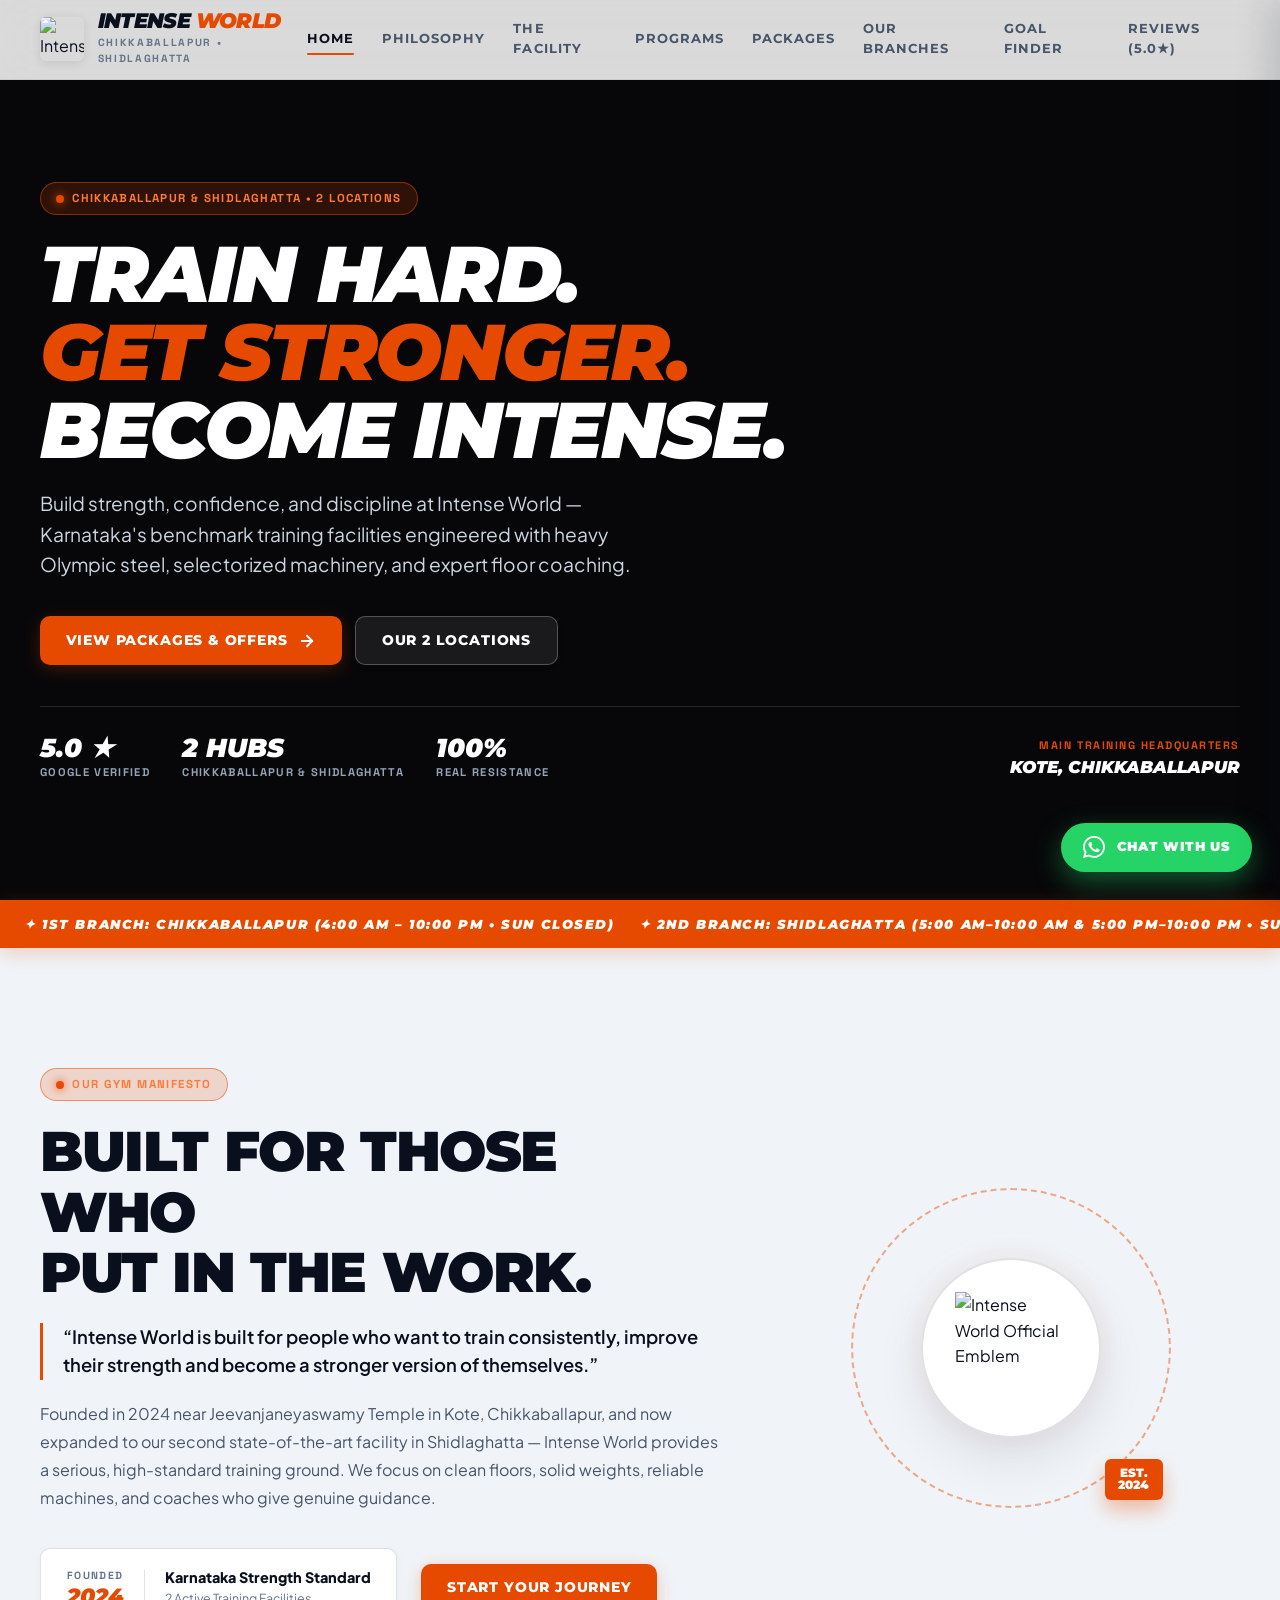
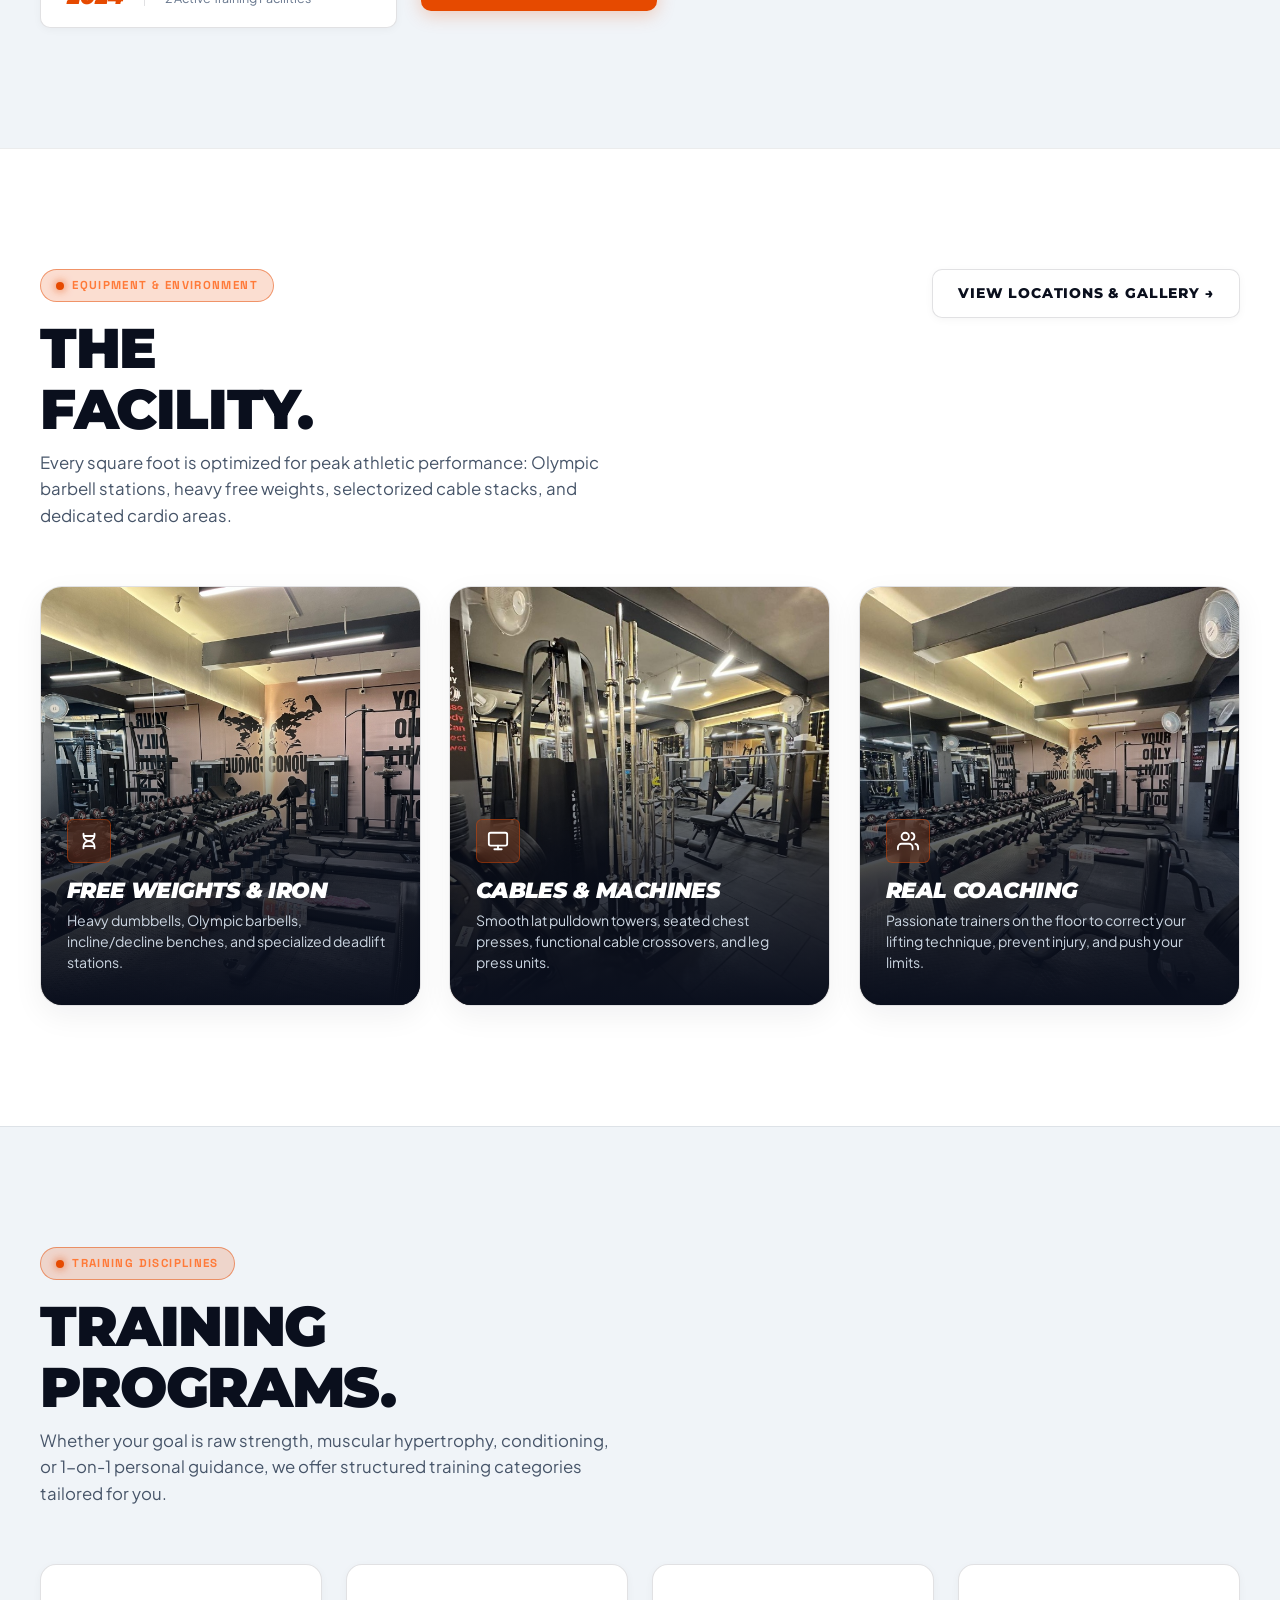
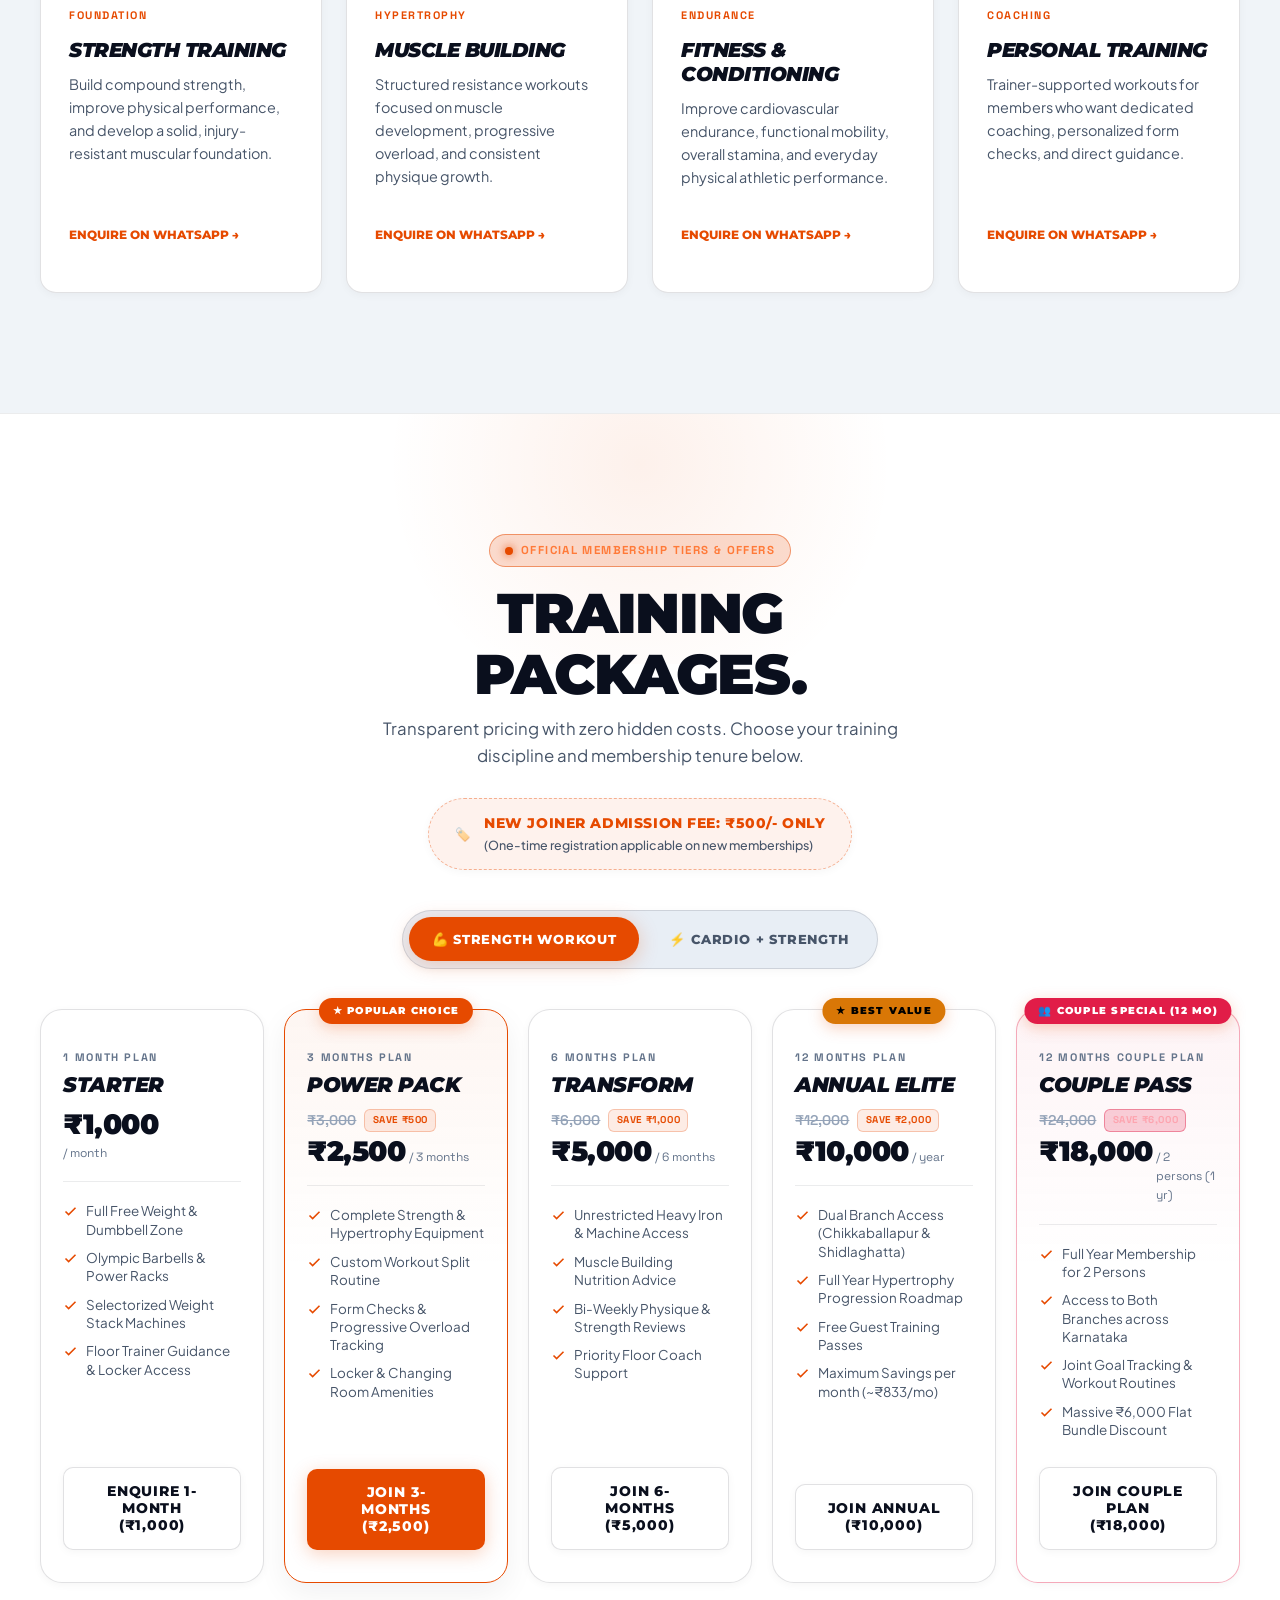
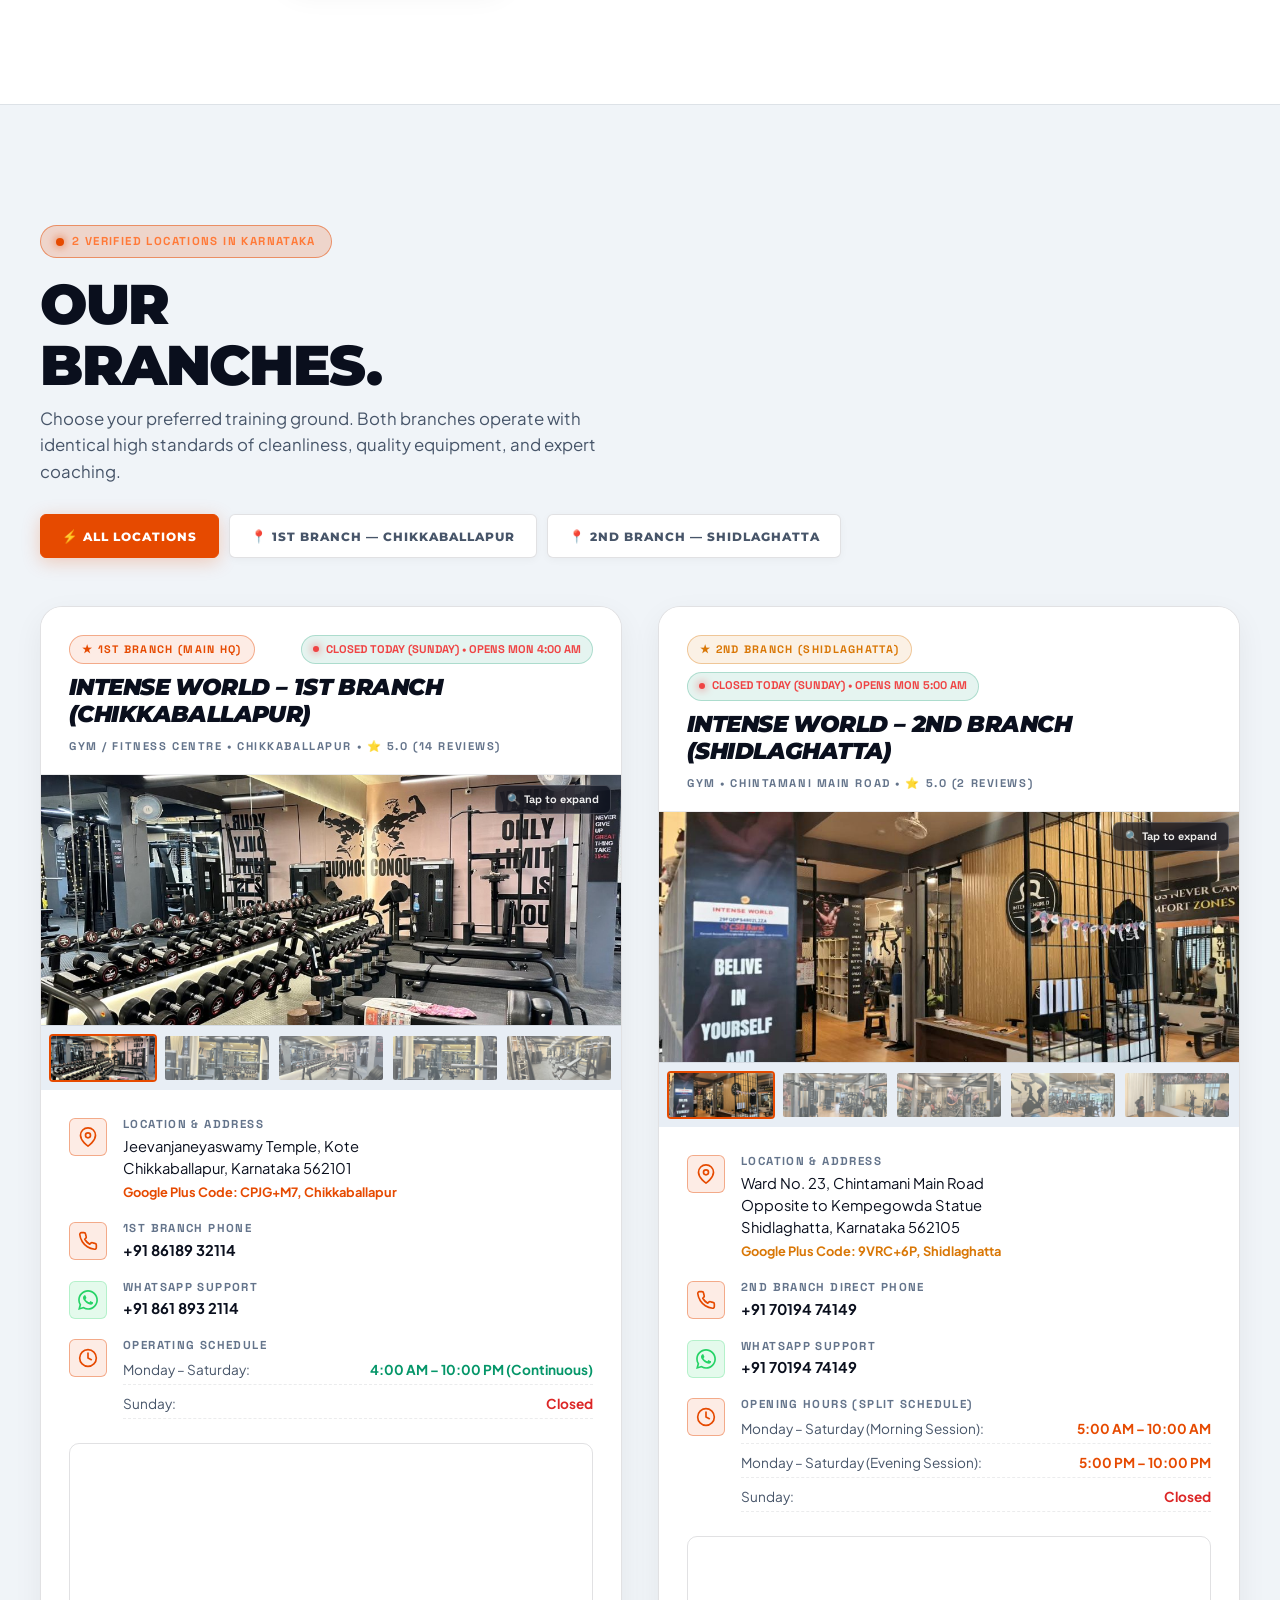
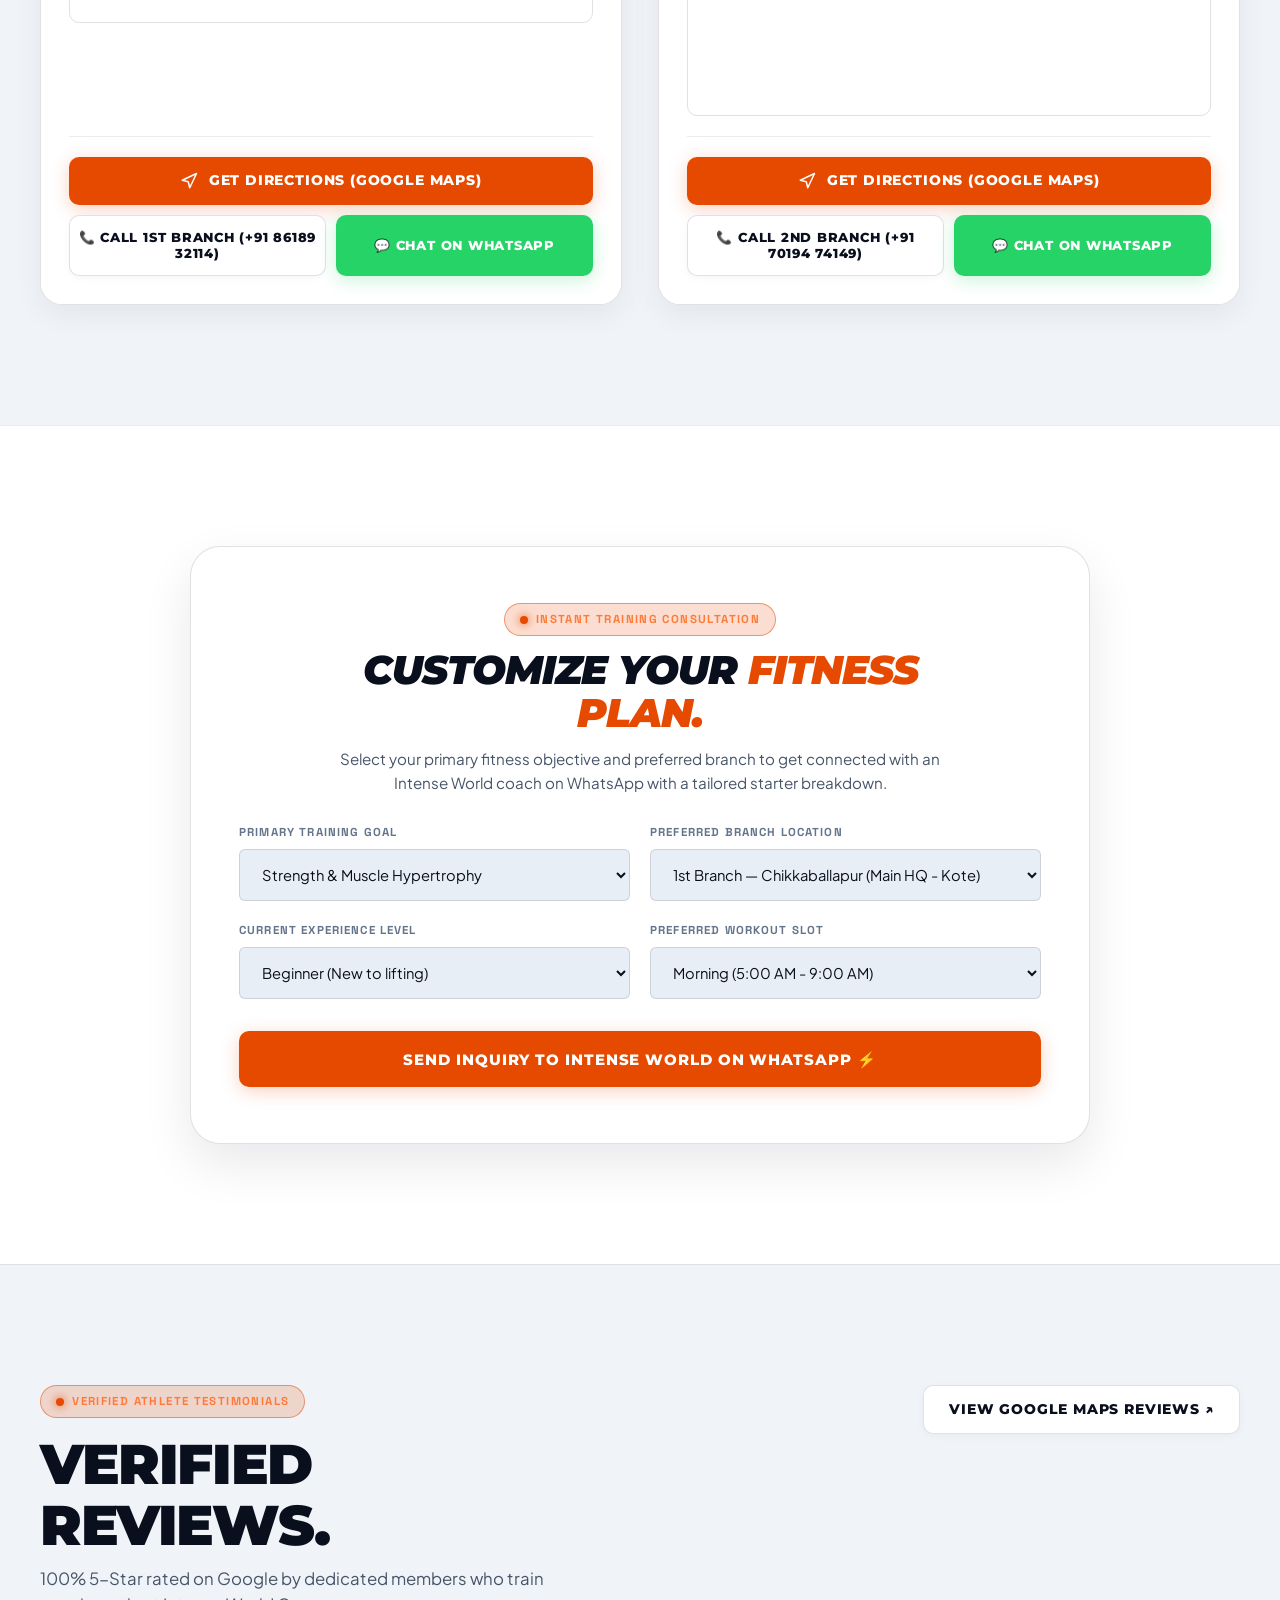
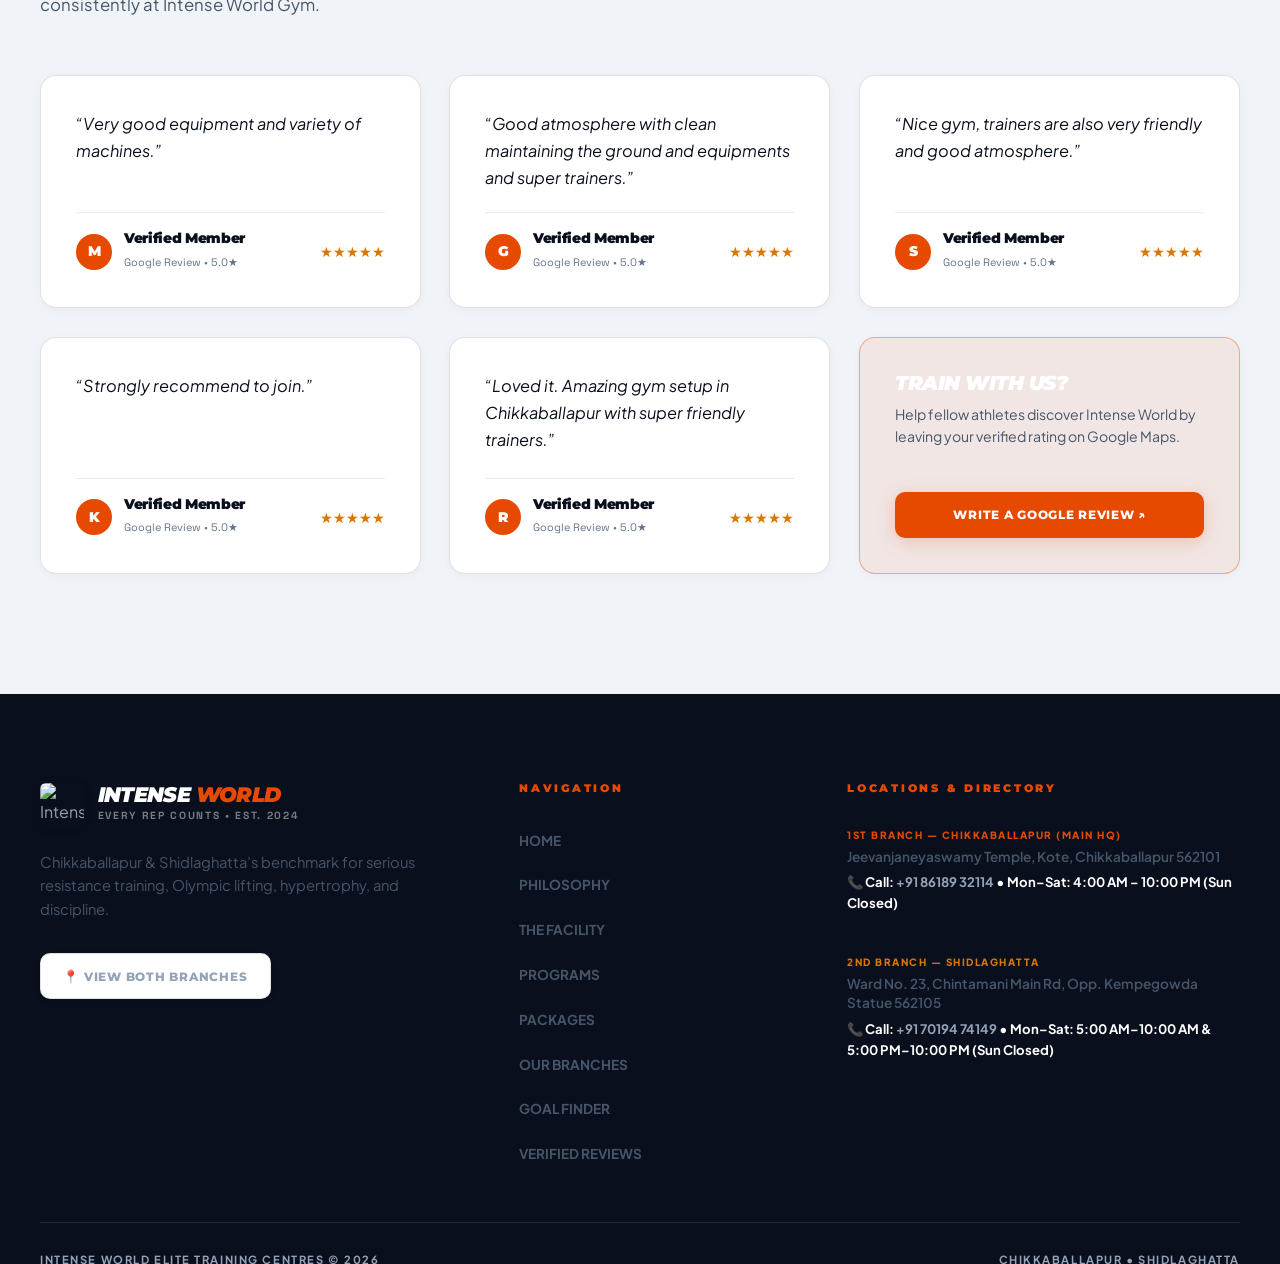
==== index.html @ d72579fe "feat: replace facility card images with high-resolution gym floor photos" ====
<!DOCTYPE html>
<html lang="en">
<head>
  <meta charset="UTF-8">
  <meta name="viewport" content="width=device-width, initial-scale=1.0">
  
  <!-- Primary SEO Meta Tags -->
  <title>Intense World Gym | Best Gym in Chikkaballapur & Shidlaghatta</title>
  <meta name="title" content="Intense World Gym | Best Gym in Chikkaballapur & Shidlaghatta">
  <meta name="description" content="Intense World is Chikkaballapur and Shidlaghatta's top-rated 5.0 ⭐ gym. State-of-the-art strength machinery, Olympic weights, professional trainers, and flexible membership packages. Join today!">
  <meta name="keywords" content="Gym in Chikkaballapur, Best gym in Shidlaghatta, Fitness centre near Kote Chikkaballapur, Intense World Gym, Personal training Chikkaballapur, Gym membership packages, Strength training Karnataka">
  <meta name="author" content="Intense World Gym">
  <meta name="robots" content="index, follow">
  <meta name="theme-color" content="#f0f4f8">
  
  <!-- Geographic Meta Tags -->
  <meta name="geo.region" content="IN-KA">
  <meta name="geo.placename" content="Chikkaballapur, Shidlaghatta">
  <meta name="geo.position" content="13.4317038;77.7256394">
  <meta name="ICBM" content="13.4317038, 77.7256394">

  <!-- OpenGraph / Facebook -->
  <meta property="og:type" content="website">
  <meta property="og:url" content="https://intenseworldgym.com/">
  <meta property="og:title" content="Intense World Gym | Chikkaballapur & Shidlaghatta">
  <meta property="og:description" content="Train hard, get stronger, and become intense. 5.0 ⭐ rated elite gym facilities in Chikkaballapur and Shidlaghatta.">
  <meta property="og:image" content="assets/logo.png">

  <!-- Twitter Meta -->
  <meta property="twitter:card" content="summary_large_image">
  <meta property="twitter:title" content="Intense World Gym | Chikkaballapur & Shidlaghatta">
  <meta property="twitter:description" content="Top-rated gym in Chikkaballapur & Shidlaghatta. Olympic weights, clean environment & supportive trainers.">
  <meta property="twitter:image" content="assets/logo.png">

  <!-- Favicon -->
  <link rel="icon" type="image/png" href="assets/logo.png">

  <!-- Structured Data / JSON-LD for High SEO Ranking -->
  <script type="application/ld+json">
  {
    "@context": "https://schema.org",
    "@graph": [
      {
        "@type": "ExerciseGym",
        "@id": "https://intenseworldgym.com/#chikkaballapur",
        "name": "Intense World Gym - Main Branch (1st Branch)",
        "image": "https://intenseworldgym.com/assets/logo.png",
        "telephone": "+918618932114",
        "priceRange": "₹₹",
        "address": {
          "@type": "PostalAddress",
          "streetAddress": "Jeevanjaneyaswamy Temple, Kote",
          "addressLocality": "Chikkaballapur",
          "addressRegion": "Karnataka",
          "postalCode": "562101",
          "addressCountry": "IN"
        },
        "hasMap": "https://www.google.com/maps/place/Intense+World/@13.4316913,77.7254012,21z/data=!4m6!3m5!1s0x3bb1ef128bb83487:0xb5af1fad9b7dc5f6!8m2!3d13.4317038!4d77.7256394!16s%2Fg%2F11vy5jn42p",
        "geo": {
          "@type": "GeoCoordinates",
          "latitude": 13.4317038,
          "longitude": 77.7256394
        },
        "aggregateRating": {
          "@type": "AggregateRating",
          "ratingValue": "5.0",
          "reviewCount": "14"
        },
        "openingHoursSpecification": [
          {
            "@type": "OpeningHoursSpecification",
            "dayOfWeek": ["Monday", "Tuesday", "Wednesday", "Thursday", "Friday", "Saturday"],
            "opens": "04:00",
            "closes": "22:00"
          }
        ]
      },
      {
        "@type": "ExerciseGym",
        "@id": "https://intenseworldgym.com/#shidlaghatta",
        "name": "Intense World Gym - Second Branch (2nd Branch)",
        "image": "https://intenseworldgym.com/assets/logo.png",
        "telephone": "+917019474149",
        "priceRange": "₹₹",
        "address": {
          "@type": "PostalAddress",
          "streetAddress": "Ward No. 23, Chintamani Main Road, Opposite to Kempegowda Statue",
          "addressLocality": "Shidlaghatta",
          "addressRegion": "Karnataka",
          "postalCode": "562105",
          "addressCountry": "IN"
        },
        "hasMap": "https://www.google.com/maps/place/Intense+world/@13.3905815,77.8692022,17z/data=!3m1!4b1!4m6!3m5!1s0x3bb1f90018ab543f:0x6920e78899929518!8m2!3d13.3905763!4d77.8717771!16s%2Fg%2F11ycnnmlkn",
        "geo": {
          "@type": "GeoCoordinates",
          "latitude": 13.3905763,
          "longitude": 77.8717771
        },
        "aggregateRating": {
          "@type": "AggregateRating",
          "ratingValue": "5.0",
          "reviewCount": "2"
        },
        "openingHoursSpecification": [
          {
            "@type": "OpeningHoursSpecification",
            "dayOfWeek": ["Monday", "Tuesday", "Wednesday", "Thursday", "Friday", "Saturday"],
            "opens": "05:00",
            "closes": "10:00"
          },
          {
            "@type": "OpeningHoursSpecification",
            "dayOfWeek": ["Monday", "Tuesday", "Wednesday", "Thursday", "Friday", "Saturday"],
            "opens": "17:00",
            "closes": "22:00"
          }
        ]
      }
    ]
  }
  </script>

  <!-- Main Stylesheet -->
  <link rel="stylesheet" href="styles.css">
</head>
<body>

  <!-- ==========================================================
       SITE HEADER / NAVIGATION
       ========================================================== -->
  <header class="site-header" id="siteHeader">
    <div class="container header-inner">
      <a href="#home" class="brand-logo" aria-label="Intense World Homepage">
        <img src="assets/logo.png" alt="Intense World Official Logo" width="44" height="44" loading="eager">
        <div class="brand-text">
          <span class="brand-title">INTENSE <span>WORLD</span></span>
          <span class="brand-subtitle">CHIKKABALLAPUR • SHIDLAGHATTA</span>
        </div>
      </a>

      <!-- Desktop Navigation -->
      <nav class="desktop-nav" aria-label="Main Navigation">
        <a href="#home" class="nav-link active">Home</a>
        <a href="#philosophy" class="nav-link">Philosophy</a>
        <a href="#facility" class="nav-link">The Facility</a>
        <a href="#programs" class="nav-link">Programs</a>
        <a href="#packages" class="nav-link">Packages</a>
        <a href="#branches" class="nav-link">Our Branches</a>
        <a href="#calculator" class="nav-link">Goal Finder</a>
        <a href="#reviews" class="nav-link">Reviews (5.0★)</a>
      </nav>

      <!-- Header Toggle -->
      <div class="header-actions">
        <button class="mobile-toggle" id="mobileToggle" aria-label="Toggle Navigation Menu">
          <span></span>
          <span></span>
          <span></span>
        </button>
      </div>
    </div>
  </header>

  <!-- Mobile Navigation Drawer -->
  <div class="mobile-drawer-overlay" id="drawerOverlay"></div>
  <aside class="mobile-drawer" id="mobileDrawer" aria-label="Mobile Navigation">
    <div class="mobile-nav-links">
      <a href="#home" class="mobile-nav-link">HOME <span>→</span></a>
      <a href="#philosophy" class="mobile-nav-link">PHILOSOPHY <span>→</span></a>
      <a href="#facility" class="mobile-nav-link">THE FACILITY <span>→</span></a>
      <a href="#programs" class="mobile-nav-link">PROGRAMS <span>→</span></a>
      <a href="#packages" class="mobile-nav-link">PACKAGES <span>→</span></a>
      <a href="#branches" class="mobile-nav-link">OUR BRANCHES <span>→</span></a>
      <a href="#calculator" class="mobile-nav-link">GOAL FINDER <span>→</span></a>
      <a href="#reviews" class="mobile-nav-link">REVIEWS (5.0★) <span>→</span></a>
    </div>
    <div style="display: flex; flex-direction: column; gap: 0.85rem; margin-top: auto;">
      <a href="https://wa.me/918618932114?text=Hello%20Intense%20World%2C%20I%20would%20like%20to%20know%20more%20about%20the%20gym%20and%20membership." target="_blank" rel="noopener noreferrer" class="btn-cult btn-cult-primary" style="width: 100%;">
        JOIN INTENSE WORLD
      </a>
      <a href="https://wa.me/918618932114?text=Hello%20Intense%20World%2C%20I%20would%20like%20to%20know%20more%20about%20the%20gym%20and%20membership." target="_blank" rel="noopener noreferrer" class="btn-cult btn-cult-whatsapp" style="width: 100%;">
        <svg width="20" height="20" viewBox="0 0 24 24" fill="currentColor"><path d="M.057 24l1.687-6.163c-1.041-1.804-1.588-3.849-1.587-5.946.003-6.556 5.338-11.891 11.893-11.891 3.181.001 6.167 1.24 8.413 3.488 2.245 2.248 3.481 5.236 3.48 8.414-.003 6.557-5.338 11.892-11.893 11.892-1.99-.001-3.951-.5-5.688-1.448l-6.305 1.654zm6.597-3.807c1.676.995 3.276 1.591 5.392 1.592 5.448 0 9.886-4.434 9.889-9.885.002-5.462-4.415-9.89-9.881-9.892-5.452 0-9.887 4.434-9.889 9.884-.001 2.225.651 3.891 1.746 5.634l-.999 3.648 3.742-.981zm11.387-5.464c-.074-.124-.272-.198-.57-.347-.297-.149-1.758-.868-2.031-.967-.272-.099-.47-.149-.669.149-.198.297-.768.967-.941 1.165-.173.198-.347.223-.644.074-.297-.149-1.255-.462-2.39-1.475-.883-.788-1.48-1.761-1.653-2.059-.173-.297-.018-.458.13-.606.134-.133.297-.347.446-.521.151-.172.2-.296.3-.495.099-.198.05-.372-.025-.521-.075-.148-.669-1.611-.916-2.206-.242-.579-.487-.501-.669-.51l-.57-.01c-.198 0-.52.074-.792.372s-1.04 1.016-1.04 2.479 1.065 2.876 1.213 3.074c.149.198 2.095 3.2 5.076 4.487.709.306 1.263.489 1.694.626.712.226 1.36.194 1.872.118.571-.085 1.758-.719 2.006-1.413.248-.695.248-1.29.173-1.414z"/></svg>
        WHATSAPP US
      </a>
    </div>
  </aside>

  <main>
    <!-- ==========================================================
         HERO SECTION
         ========================================================== -->
    <section class="hero-section" id="home">
      <div class="hero-video-wrap">
        <video autoplay muted loop playsinline class="hero-video" preload="auto">
          <source src="assets/hero-bg-v2.mp4" type="video/mp4">
        </video>
        <div class="hero-gradient-left"></div>
        <div class="hero-gradient-vertical"></div>
      </div>

      <div class="container">
        <div class="hero-content">
          <div class="hero-tag-pill fade-in-up">
            <span class="pulse-dot"></span>
            CHIKKABALLAPUR & SHIDLAGHATTA • 2 LOCATIONS
          </div>

          <h1 class="hero-title fade-in-up">
            TRAIN HARD.<br>
            <span class="text-accent">GET STRONGER.</span><br>
            BECOME INTENSE.
          </h1>

          <p class="hero-subtitle fade-in-up">
            Build strength, confidence, and discipline at Intense World — Karnataka's benchmark training facilities engineered with heavy Olympic steel, selectorized machinery, and expert floor coaching.
          </p>

          <div class="hero-btn-group fade-in-up">
            <a href="#packages" class="btn-cult btn-cult-primary">
              VIEW PACKAGES & OFFERS
              <svg width="18" height="18" viewBox="0 0 24 24" fill="none" stroke="currentColor" stroke-width="2.5" stroke-linecap="round" stroke-linejoin="round"><line x1="5" y1="12" x2="19" y2="12"></line><polyline points="12 5 19 12 12 19"></polyline></svg>
            </a>
            <a href="#branches" class="btn-cult btn-cult-outline">
              OUR 2 LOCATIONS
            </a>
          </div>
        </div>

        <div class="hero-bottom-stats fade-in-up">
          <div class="stats-left-group">
            <div class="stat-item">
              <p><span class="counter-num" data-target="5.0" data-decimals="1">5.0</span> ★</p>
              <p>Google Verified</p>
            </div>
            <div class="stat-item">
              <p><span class="counter-num" data-target="2" data-decimals="0">2</span> HUBS</p>
              <p>Chikkaballapur & Shidlaghatta</p>
            </div>
            <div class="stat-item">
              <p><span class="counter-num" data-target="100" data-decimals="0">100</span>%</p>
              <p>Real Resistance</p>
            </div>
          </div>

          <div class="stats-right-loc">
            <p>MAIN TRAINING HEADQUARTERS</p>
            <p>KOTE, CHIKKABALLAPUR</p>
          </div>
        </div>
      </div>
    </section>

    <!-- ==========================================================
         DYNAMIC RUNNING MARQUEE TICKER
         ========================================================== -->
    <div class="ticker-wrap" aria-hidden="true">
      <div class="ticker-track">
        <div class="ticker-item">
          <span>✦ 1ST BRANCH: CHIKKABALLAPUR (4:00 AM – 10:00 PM • SUN CLOSED)</span>
          <span>✦ 2ND BRANCH: SHIDLAGHATTA (5:00 AM–10:00 AM & 5:00 PM–10:00 PM • SUN CLOSED)</span>
          <span>✦ OLYMPIC STEEL & CABLE TOWERS</span>
          <span>✦ 5.0★ VERIFIED ATHLETE RATINGS</span>
          <span>✦ 2 ELITE LOCATIONS IN KARNATAKA</span>
          <span>✦ NO GIMMICKS • TRAIN INTENSE</span>
        </div>
        <div class="ticker-item">
          <span>✦ 1ST BRANCH: CHIKKABALLAPUR (4:00 AM – 10:00 PM • SUN CLOSED)</span>
          <span>✦ 2ND BRANCH: SHIDLAGHATTA (5:00 AM–10:00 AM & 5:00 PM–10:00 PM • SUN CLOSED)</span>
          <span>✦ OLYMPIC STEEL & CABLE TOWERS</span>
          <span>✦ 5.0★ VERIFIED ATHLETE RATINGS</span>
          <span>✦ 2 ELITE LOCATIONS IN KARNATAKA</span>
          <span>✦ NO GIMMICKS • TRAIN INTENSE</span>
        </div>
      </div>
    </div>

    <!-- ==========================================================
         PHILOSOPHY SECTION
         ========================================================== -->
    <section class="philosophy-section" id="philosophy">
      <div class="container">
        <div class="philosophy-grid">
          <div class="fade-in-up">
            <div class="hero-tag-pill" style="margin-bottom: 1.25rem;">
              <span class="pulse-dot"></span>
              OUR GYM MANIFESTO
            </div>
            <h2 class="philosophy-heading">
              BUILT FOR THOSE WHO <br>
              <span>PUT IN THE WORK.</span>
            </h2>
            <p class="philosophy-lead">
              “Intense World is built for people who want to train consistently, improve their strength and become a stronger version of themselves.”
            </p>
            <p class="philosophy-body">
              Founded in 2024 near Jeevanjaneyaswamy Temple in Kote, Chikkaballapur, and now expanded to our second state-of-the-art facility in Shidlaghatta — Intense World provides a serious, high-standard training ground. We focus on clean floors, solid weights, reliable machines, and coaches who give genuine guidance.
            </p>

            <div style="display: flex; flex-wrap: wrap; gap: 1.5rem; align-items: center;">
              <div class="est-badge-box">
                <div class="est-col">
                  <span>FOUNDED</span>
                  <span>2024</span>
                </div>
                <div class="est-divider"></div>
                <div class="est-info">
                  <p>Karnataka Strength Standard</p>
                  <p>2 Active Training Facilities</p>
                </div>
              </div>

              <a href="https://wa.me/918618932114?text=Hello%20Intense%20World%2C%20I%20would%20like%20to%20join%20the%20gym." target="_blank" rel="noopener noreferrer" class="btn-cult btn-cult-primary">
                START YOUR JOURNEY
              </a>
            </div>
          </div>

          <div class="rotating-logo-stage fade-in-up">
            <div class="rotating-logo-group">
              <div class="rotating-dashed-ring"></div>
              <div class="logo-circle-card">
                <img src="assets/logo.png" alt="Intense World Official Emblem" width="120" height="120" loading="lazy">
              </div>
              <div class="floating-est-corner-badge">
                <span>EST.</span>
                <span>2024</span>
              </div>
            </div>
          </div>
        </div>
      </div>
    </section>

    <!-- ==========================================================
         THE FACILITY SECTION
         ========================================================== -->
    <section class="facility-section" id="facility">
      <div class="container">
        <div class="facility-header-row fade-in-up">
          <div>
            <div class="hero-tag-pill" style="margin-bottom: 1rem;">
              <span class="pulse-dot"></span>
              EQUIPMENT & ENVIRONMENT
            </div>
            <h2 class="facility-header-title">
              THE <br>
              <span>FACILITY.</span>
            </h2>
            <p class="facility-header-desc">
              Every square foot is optimized for peak athletic performance: Olympic barbell stations, heavy free weights, selectorized cable stacks, and dedicated cardio areas.
            </p>
          </div>
          <a href="#branches" class="btn-cult btn-cult-outline" style="align-self: flex-start;">
            VIEW LOCATIONS & GALLERY →
          </a>
        </div>

        <div class="facility-grid-3">
          <div class="facility-card-cult fade-in-up">
            <img src="assets/facility-weights.jpg" alt="Main Strength and Free Weight Zone" loading="lazy">
            <div class="card-gradient-overlay"></div>
            <div class="card-content">
              <div class="facility-icon-pill">
                <svg width="22" height="22" viewBox="0 0 24 24" fill="none" stroke="currentColor" stroke-width="2" stroke-linecap="round" stroke-linejoin="round"><path d="M6.5 6.5h11"></path><path d="M6.5 17.5h11"></path><path d="M6 20v-2a6 6 0 0 1 12 0v2"></path><path d="M18 4v2a6 6 0 0 1-12 0V4"></path></svg>
              </div>
              <h3>FREE WEIGHTS & IRON</h3>
              <p>Heavy dumbbells, Olympic barbells, incline/decline benches, and specialized deadlift stations.</p>
              <div class="facility-hover-bar"></div>
            </div>
          </div>

          <div class="facility-card-cult fade-in-up">
            <img src="assets/facility-machines.jpg" alt="Modern Lat and Cable Hypertrophy Stations" loading="lazy">
            <div class="card-gradient-overlay"></div>
            <div class="card-content">
              <div class="facility-icon-pill">
                <svg width="22" height="22" viewBox="0 0 24 24" fill="none" stroke="currentColor" stroke-width="2" stroke-linecap="round" stroke-linejoin="round"><rect x="2" y="3" width="20" height="14" rx="2" ry="2"></rect><line x1="8" y1="21" x2="16" y2="21"></line><line x1="12" y1="17" x2="12" y2="21"></line></svg>
              </div>
              <h3>CABLES & MACHINES</h3>
              <p>Smooth lat pulldown towers, seated chest presses, functional cable crossovers, and leg press units.</p>
              <div class="facility-hover-bar"></div>
            </div>
          </div>

          <div class="facility-card-cult fade-in-up">
            <img src="assets/facility-coaching.jpg" alt="Supportive Trainers and Coaching Team" loading="lazy">
            <div class="card-gradient-overlay"></div>
            <div class="card-content">
              <div class="facility-icon-pill">
                <svg width="22" height="22" viewBox="0 0 24 24" fill="none" stroke="currentColor" stroke-width="2" stroke-linecap="round" stroke-linejoin="round"><path d="M17 21v-2a4 4 0 0 0-4-4H5a4 4 0 0 0-4 4v2"></path><circle cx="9" cy="7" r="4"></circle><path d="M23 21v-2a4 4 0 0 0-3-3.87"></path><path d="M16 3.13a4 4 0 0 1 0 7.75"></path></svg>
              </div>
              <h3>REAL COACHING</h3>
              <p>Passionate trainers on the floor to correct your lifting technique, prevent injury, and push your limits.</p>
              <div class="facility-hover-bar"></div>
            </div>
          </div>
        </div>
      </div>
    </section>

    <!-- ==========================================================
         PROGRAMS & DISCIPLINES
         ========================================================== -->
    <section class="programs-section" id="programs">
      <div class="container">
        <div class="fade-in-up" style="margin-bottom: 3.5rem;">
          <div class="hero-tag-pill" style="margin-bottom: 1rem;">
            <span class="pulse-dot"></span>
            TRAINING DISCIPLINES
          </div>
          <h2 class="facility-header-title">
            TRAINING <br>
            <span>PROGRAMS.</span>
          </h2>
          <p class="facility-header-desc">
            Whether your goal is raw strength, muscular hypertrophy, conditioning, or 1-on-1 personal guidance, we offer structured training categories tailored for you.
          </p>
        </div>

        <div class="programs-grid-4">
          <div class="program-card-box fade-in-up">
            <div>
              <span class="program-type-tag">FOUNDATION</span>
              <h4>STRENGTH TRAINING</h4>
              <p>Build compound strength, improve physical performance, and develop a solid, injury-resistant muscular foundation.</p>
            </div>
            <a href="https://wa.me/918618932114?text=Hello%20Intense%20World%2C%20I%20am%20interested%20in%20Strength%20Training." target="_blank" rel="noopener noreferrer">
              ENQUIRE ON WHATSAPP →
            </a>
          </div>

          <div class="program-card-box fade-in-up">
            <div>
              <span class="program-type-tag">HYPERTROPHY</span>
              <h4>MUSCLE BUILDING</h4>
              <p>Structured resistance workouts focused on muscle development, progressive overload, and consistent physique growth.</p>
            </div>
            <a href="https://wa.me/918618932114?text=Hello%20Intense%20World%2C%20I%20am%20interested%20in%20Muscle%20Building." target="_blank" rel="noopener noreferrer">
              ENQUIRE ON WHATSAPP →
            </a>
          </div>

          <div class="program-card-box fade-in-up">
            <div>
              <span class="program-type-tag">ENDURANCE</span>
              <h4>FITNESS & CONDITIONING</h4>
              <p>Improve cardiovascular endurance, functional mobility, overall stamina, and everyday physical athletic performance.</p>
            </div>
            <a href="https://wa.me/918618932114?text=Hello%20Intense%20World%2C%20I%20am%20interested%20in%20Fitness%20and%20Conditioning." target="_blank" rel="noopener noreferrer">
              ENQUIRE ON WHATSAPP →
            </a>
          </div>

          <div class="program-card-box fade-in-up">
            <div>
              <span class="program-type-tag">COACHING</span>
              <h4>PERSONAL TRAINING</h4>
              <p>Trainer-supported workouts for members who want dedicated coaching, personalized form checks, and direct guidance.</p>
            </div>
            <a href="https://wa.me/918618932114?text=Hello%20Intense%20World%2C%20I%20am%20interested%20in%20Personal%20Training." target="_blank" rel="noopener noreferrer">
              ENQUIRE ON WHATSAPP →
            </a>
          </div>
        </div>
      </div>
    </section>

    <!-- ==========================================================
         PACKAGES & MEMBERSHIP PLANS SECTION
         ========================================================== -->
    <section class="packages-section" id="packages">
      <div class="container">
        <div class="fade-in-up" style="text-align: center; max-width: 760px; margin: 0 auto;">
          <div class="hero-tag-pill" style="margin-bottom: 1rem;">
            <span class="pulse-dot"></span>
            OFFICIAL MEMBERSHIP TIERS & OFFERS
          </div>
          <h2 class="facility-header-title">
            TRAINING <br>
            <span>PACKAGES.</span>
          </h2>
          <p class="facility-header-desc" style="margin: 0.75rem auto 0;">
            Transparent pricing with zero hidden costs. Choose your training discipline and membership tenure below.
          </p>

          <!-- Admission Fee Notice Banner -->
          <div class="admission-fee-banner">
            <span class="admission-fee-icon">🏷️</span>
            <div>
              <strong>NEW JOINER ADMISSION FEE: ₹500/- ONLY</strong>
              <span>(One-time registration applicable on new memberships)</span>
            </div>
          </div>

          <!-- Package Category Selector Tabs -->
          <div class="package-plan-switcher" role="tablist">
            <button type="button" class="package-tab-btn active" id="tabBtnStrength" data-package-tab="strength">
              💪 STRENGTH WORKOUT
            </button>
            <button type="button" class="package-tab-btn" id="tabBtnCardio" data-package-tab="cardio">
              ⚡ CARDIO + STRENGTH
            </button>
          </div>
        </div>

        <!-- ==========================================
             TAB 1: STRENGTH WORKOUT PACKAGES
             ========================================== -->
        <div class="packages-grid package-tab-content active" id="packageGridStrength">
          <!-- 1 Month Strength -->
          <div class="package-card fade-in-up">
            <div>
              <div class="package-header">
                <span class="package-duration">1 MONTH PLAN</span>
                <h3 class="package-name">STARTER</h3>
                <div class="package-price-wrap">
                  <span class="package-price">₹1,000</span>
                  <span class="package-period">/ month</span>
                </div>
              </div>

              <ul class="package-features">
                <li class="package-feature-item">
                  <svg viewBox="0 0 24 24" fill="none" stroke="currentColor" stroke-width="2.5"><polyline points="20 6 9 17 4 12"></polyline></svg>
                  <span>Full Free Weight & Dumbbell Zone</span>
                </li>
                <li class="package-feature-item">
                  <svg viewBox="0 0 24 24" fill="none" stroke="currentColor" stroke-width="2.5"><polyline points="20 6 9 17 4 12"></polyline></svg>
                  <span>Olympic Barbells & Power Racks</span>
                </li>
                <li class="package-feature-item">
                  <svg viewBox="0 0 24 24" fill="none" stroke="currentColor" stroke-width="2.5"><polyline points="20 6 9 17 4 12"></polyline></svg>
                  <span>Selectorized Weight Stack Machines</span>
                </li>
                <li class="package-feature-item">
                  <svg viewBox="0 0 24 24" fill="none" stroke="currentColor" stroke-width="2.5"><polyline points="20 6 9 17 4 12"></polyline></svg>
                  <span>Floor Trainer Guidance & Locker Access</span>
                </li>
              </ul>
            </div>

            <a href="https://wa.me/918618932114?text=Hello%20Intense%20World%2C%20I%20want%20to%20join%20the%201-Month%20Strength%20Workout%20Plan%20(Rs.1000)." target="_blank" rel="noopener noreferrer" class="btn-cult btn-cult-outline" style="width: 100%;">
              ENQUIRE 1-MONTH (₹1,000)
            </a>
          </div>

          <!-- 3 Months Strength (Popular) -->
          <div class="package-card highlight-popular fade-in-up">
            <span class="package-popular-badge">★ POPULAR CHOICE</span>
            <div>
              <div class="package-header">
                <span class="package-duration">3 MONTHS PLAN</span>
                <h3 class="package-name">POWER PACK</h3>
                <div class="package-price-wrap">
                  <div class="price-strikethrough-group">
                    <span class="price-strikethrough">₹3,000</span>
                    <span class="package-discount-pill">SAVE ₹500</span>
                  </div>
                  <div style="display: flex; align-items: baseline; gap: 4px;">
                    <span class="package-price">₹2,500</span>
                    <span class="package-period">/ 3 months</span>
                  </div>
                </div>
              </div>

              <ul class="package-features">
                <li class="package-feature-item">
                  <svg viewBox="0 0 24 24" fill="none" stroke="currentColor" stroke-width="2.5"><polyline points="20 6 9 17 4 12"></polyline></svg>
                  <span>Complete Strength & Hypertrophy Equipment</span>
                </li>
                <li class="package-feature-item">
                  <svg viewBox="0 0 24 24" fill="none" stroke="currentColor" stroke-width="2.5"><polyline points="20 6 9 17 4 12"></polyline></svg>
                  <span>Custom Workout Split Routine</span>
                </li>
                <li class="package-feature-item">
                  <svg viewBox="0 0 24 24" fill="none" stroke="currentColor" stroke-width="2.5"><polyline points="20 6 9 17 4 12"></polyline></svg>
                  <span>Form Checks & Progressive Overload Tracking</span>
                </li>
                <li class="package-feature-item">
                  <svg viewBox="0 0 24 24" fill="none" stroke="currentColor" stroke-width="2.5"><polyline points="20 6 9 17 4 12"></polyline></svg>
                  <span>Locker & Changing Room Amenities</span>
                </li>
              </ul>
            </div>

            <a href="https://wa.me/918618932114?text=Hello%20Intense%20World%2C%20I%20want%20to%20join%20the%203-Months%20Strength%20Workout%20Plan%20(Rs.2500)." target="_blank" rel="noopener noreferrer" class="btn-cult btn-cult-primary" style="width: 100%;">
              JOIN 3-MONTHS (₹2,500)
            </a>
          </div>

          <!-- 6 Months Strength -->
          <div class="package-card fade-in-up">
            <div>
              <div class="package-header">
                <span class="package-duration">6 MONTHS PLAN</span>
                <h3 class="package-name">TRANSFORM</h3>
                <div class="package-price-wrap">
                  <div class="price-strikethrough-group">
                    <span class="price-strikethrough">₹6,000</span>
                    <span class="package-discount-pill">SAVE ₹1,000</span>
                  </div>
                  <div style="display: flex; align-items: baseline; gap: 4px;">
                    <span class="package-price">₹5,000</span>
                    <span class="package-period">/ 6 months</span>
                  </div>
                </div>
              </div>

              <ul class="package-features">
                <li class="package-feature-item">
                  <svg viewBox="0 0 24 24" fill="none" stroke="currentColor" stroke-width="2.5"><polyline points="20 6 9 17 4 12"></polyline></svg>
                  <span>Unrestricted Heavy Iron & Machine Access</span>
                </li>
                <li class="package-feature-item">
                  <svg viewBox="0 0 24 24" fill="none" stroke="currentColor" stroke-width="2.5"><polyline points="20 6 9 17 4 12"></polyline></svg>
                  <span>Muscle Building Nutrition Advice</span>
                </li>
                <li class="package-feature-item">
                  <svg viewBox="0 0 24 24" fill="none" stroke="currentColor" stroke-width="2.5"><polyline points="20 6 9 17 4 12"></polyline></svg>
                  <span>Bi-Weekly Physique & Strength Reviews</span>
                </li>
                <li class="package-feature-item">
                  <svg viewBox="0 0 24 24" fill="none" stroke="currentColor" stroke-width="2.5"><polyline points="20 6 9 17 4 12"></polyline></svg>
                  <span>Priority Floor Coach Support</span>
                </li>
              </ul>
            </div>

            <a href="https://wa.me/918618932114?text=Hello%20Intense%20World%2C%20I%20want%20to%20join%20the%206-Months%20Strength%20Workout%20Plan%20(Rs.5000)." target="_blank" rel="noopener noreferrer" class="btn-cult btn-cult-outline" style="width: 100%;">
              JOIN 6-MONTHS (₹5,000)
            </a>
          </div>

          <!-- 12 Months Strength (Best Value) -->
          <div class="package-card fade-in-up">
            <span class="package-popular-badge" style="background: var(--gold); color: #000;">★ BEST VALUE</span>
            <div>
              <div class="package-header">
                <span class="package-duration">12 MONTHS PLAN</span>
                <h3 class="package-name">ANNUAL ELITE</h3>
                <div class="package-price-wrap">
                  <div class="price-strikethrough-group">
                    <span class="price-strikethrough">₹12,000</span>
                    <span class="package-discount-pill">SAVE ₹2,000</span>
                  </div>
                  <div style="display: flex; align-items: baseline; gap: 4px;">
                    <span class="package-price">₹10,000</span>
                    <span class="package-period">/ year</span>
                  </div>
                </div>
              </div>

              <ul class="package-features">
                <li class="package-feature-item">
                  <svg viewBox="0 0 24 24" fill="none" stroke="currentColor" stroke-width="2.5"><polyline points="20 6 9 17 4 12"></polyline></svg>
                  <span>Dual Branch Access (Chikkaballapur & Shidlaghatta)</span>
                </li>
                <li class="package-feature-item">
                  <svg viewBox="0 0 24 24" fill="none" stroke="currentColor" stroke-width="2.5"><polyline points="20 6 9 17 4 12"></polyline></svg>
                  <span>Full Year Hypertrophy Progression Roadmap</span>
                </li>
                <li class="package-feature-item">
                  <svg viewBox="0 0 24 24" fill="none" stroke="currentColor" stroke-width="2.5"><polyline points="20 6 9 17 4 12"></polyline></svg>
                  <span>Free Guest Training Passes</span>
                </li>
                <li class="package-feature-item">
                  <svg viewBox="0 0 24 24" fill="none" stroke="currentColor" stroke-width="2.5"><polyline points="20 6 9 17 4 12"></polyline></svg>
                  <span>Maximum Savings per month (~₹833/mo)</span>
                </li>
              </ul>
            </div>

            <a href="https://wa.me/918618932114?text=Hello%20Intense%20World%2C%20I%20want%20to%20join%20the%2012-Months%20Strength%20Workout%20Plan%20(Rs.10000)." target="_blank" rel="noopener noreferrer" class="btn-cult btn-cult-outline" style="width: 100%;">
              JOIN ANNUAL (₹10,000)
            </a>
          </div>

          <!-- Couple Package (12 Months) Strength -->
          <div class="package-card package-card-couple fade-in-up">
            <span class="package-popular-badge" style="background: #E11D48;">👥 COUPLE SPECIAL (12 MO)</span>
            <div>
              <div class="package-header">
                <span class="package-duration">12 MONTHS COUPLE PLAN</span>
                <h3 class="package-name">COUPLE PASS</h3>
                <div class="package-price-wrap">
                  <div class="price-strikethrough-group">
                    <span class="price-strikethrough">₹24,000</span>
                    <span class="package-discount-pill" style="background: rgba(225, 29, 72, 0.2); color: #FDA4AF; border-color: rgba(225, 29, 72, 0.4);">SAVE ₹6,000</span>
                  </div>
                  <div style="display: flex; align-items: baseline; gap: 4px;">
                    <span class="package-price">₹18,000</span>
                    <span class="package-period">/ 2 persons (1 yr)</span>
                  </div>
                </div>
              </div>

              <ul class="package-features">
                <li class="package-feature-item">
                  <svg viewBox="0 0 24 24" fill="none" stroke="currentColor" stroke-width="2.5"><polyline points="20 6 9 17 4 12"></polyline></svg>
                  <span>Full Year Membership for 2 Persons</span>
                </li>
                <li class="package-feature-item">
                  <svg viewBox="0 0 24 24" fill="none" stroke="currentColor" stroke-width="2.5"><polyline points="20 6 9 17 4 12"></polyline></svg>
                  <span>Access to Both Branches across Karnataka</span>
                </li>
                <li class="package-feature-item">
                  <svg viewBox="0 0 24 24" fill="none" stroke="currentColor" stroke-width="2.5"><polyline points="20 6 9 17 4 12"></polyline></svg>
                  <span>Joint Goal Tracking & Workout Routines</span>
                </li>
                <li class="package-feature-item">
                  <svg viewBox="0 0 24 24" fill="none" stroke="currentColor" stroke-width="2.5"><polyline points="20 6 9 17 4 12"></polyline></svg>
                  <span>Massive ₹6,000 Flat Bundle Discount</span>
                </li>
              </ul>
            </div>

            <a href="https://wa.me/918618932114?text=Hello%20Intense%20World%2C%20I%20want%20to%20join%20the%2012-Months%20Couple%20Package%20for%20Strength%20Workout%20(Rs.18000)." target="_blank" rel="noopener noreferrer" class="btn-cult btn-cult-outline" style="width: 100%;">
              JOIN COUPLE PLAN (₹18,000)
            </a>
          </div>
        </div>

        <!-- ==========================================
             TAB 2: CARDIO + STRENGTH PACKAGES
             ========================================== -->
        <div class="packages-grid package-tab-content" id="packageGridCardio" style="display: none;">
          <!-- 1 Month Cardio + Strength -->
          <div class="package-card fade-in-up">
            <div>
              <div class="package-header">
                <span class="package-duration">1 MONTH PLAN</span>
                <h3 class="package-name">STARTER COMBO</h3>
                <div class="package-price-wrap">
                  <span class="package-price">₹1,500</span>
                  <span class="package-period">/ month</span>
                </div>
              </div>

              <ul class="package-features">
                <li class="package-feature-item">
                  <svg viewBox="0 0 24 24" fill="none" stroke="currentColor" stroke-width="2.5"><polyline points="20 6 9 17 4 12"></polyline></svg>
                  <span>Full Free Weight & Strength Machine Access</span>
                </li>
                <li class="package-feature-item">
                  <svg viewBox="0 0 24 24" fill="none" stroke="currentColor" stroke-width="2.5"><polyline points="20 6 9 17 4 12"></polyline></svg>
                  <span>Dedicated Cardio Zone & Treadmills</span>
                </li>
                <li class="package-feature-item">
                  <svg viewBox="0 0 24 24" fill="none" stroke="currentColor" stroke-width="2.5"><polyline points="20 6 9 17 4 12"></polyline></svg>
                  <span>Spin Bikes, Ellipticals & Stamina Training</span>
                </li>
                <li class="package-feature-item">
                  <svg viewBox="0 0 24 24" fill="none" stroke="currentColor" stroke-width="2.5"><polyline points="20 6 9 17 4 12"></polyline></svg>
                  <span>Floor Coach Support & Locker Facility</span>
                </li>
              </ul>
            </div>

            <a href="https://wa.me/918618932114?text=Hello%20Intense%20World%2C%20I%20want%20to%20join%20the%201-Month%20Cardio%20%2B%20Strength%20Plan%20(Rs.1500)." target="_blank" rel="noopener noreferrer" class="btn-cult btn-cult-outline" style="width: 100%;">
              ENQUIRE 1-MONTH (₹1,500)
            </a>
          </div>

          <!-- 3 Months Cardio + Strength (Popular) -->
          <div class="package-card highlight-popular fade-in-up">
            <span class="package-popular-badge">★ POPULAR COMBO</span>
            <div>
              <div class="package-header">
                <span class="package-duration">3 MONTHS PLAN</span>
                <h3 class="package-name">POWER COMBO</h3>
                <div class="package-price-wrap">
                  <div class="price-strikethrough-group">
                    <span class="price-strikethrough">₹4,500</span>
                    <span class="package-discount-pill">SAVE ₹500</span>
                  </div>
                  <div style="display: flex; align-items: baseline; gap: 4px;">
                    <span class="package-price">₹4,000</span>
                    <span class="package-period">/ 3 months</span>
                  </div>
                </div>
              </div>

              <ul class="package-features">
                <li class="package-feature-item">
                  <svg viewBox="0 0 24 24" fill="none" stroke="currentColor" stroke-width="2.5"><polyline points="20 6 9 17 4 12"></polyline></svg>
                  <span>Full Cardio Floor + Iron Strength Zone</span>
                </li>
                <li class="package-feature-item">
                  <svg viewBox="0 0 24 24" fill="none" stroke="currentColor" stroke-width="2.5"><polyline points="20 6 9 17 4 12"></polyline></svg>
                  <span>Fat Loss + Hypertrophy Hybrid Split</span>
                </li>
                <li class="package-feature-item">
                  <svg viewBox="0 0 24 24" fill="none" stroke="currentColor" stroke-width="2.5"><polyline points="20 6 9 17 4 12"></polyline></svg>
                  <span>Body Conditioning & Stamina Tracking</span>
                </li>
                <li class="package-feature-item">
                  <svg viewBox="0 0 24 24" fill="none" stroke="currentColor" stroke-width="2.5"><polyline points="20 6 9 17 4 12"></polyline></svg>
                  <span>Trainer Form Check & Diet Advice</span>
                </li>
              </ul>
            </div>

            <a href="https://wa.me/918618932114?text=Hello%20Intense%20World%2C%20I%20want%20to%20join%20the%203-Months%20Cardio%20%2B%20Strength%20Plan%20(Rs.4000)." target="_blank" rel="noopener noreferrer" class="btn-cult btn-cult-primary" style="width: 100%;">
              JOIN 3-MONTHS (₹4,000)
            </a>
          </div>

          <!-- 6 Months Cardio + Strength -->
          <div class="package-card fade-in-up">
            <div>
              <div class="package-header">
                <span class="package-duration">6 MONTHS PLAN</span>
                <h3 class="package-name">BURN & BUILD</h3>
                <div class="package-price-wrap">
                  <div class="price-strikethrough-group">
                    <span class="price-strikethrough">₹9,000</span>
                    <span class="package-discount-pill">SAVE ₹1,000</span>
                  </div>
                  <div style="display: flex; align-items: baseline; gap: 4px;">
                    <span class="package-price">₹8,000</span>
                    <span class="package-period">/ 6 months</span>
                  </div>
                </div>
              </div>

              <ul class="package-features">
                <li class="package-feature-item">
                  <svg viewBox="0 0 24 24" fill="none" stroke="currentColor" stroke-width="2.5"><polyline points="20 6 9 17 4 12"></polyline></svg>
                  <span>Unrestricted Access to Cardio & Strength Floors</span>
                </li>
                <li class="package-feature-item">
                  <svg viewBox="0 0 24 24" fill="none" stroke="currentColor" stroke-width="2.5"><polyline points="20 6 9 17 4 12"></polyline></svg>
                  <span>Comprehensive Fat Loss & Toning Guideline</span>
                </li>
                <li class="package-feature-item">
                  <svg viewBox="0 0 24 24" fill="none" stroke="currentColor" stroke-width="2.5"><polyline points="20 6 9 17 4 12"></polyline></svg>
                  <span>Bi-Weekly Body Measurement Assessments</span>
                </li>
                <li class="package-feature-item">
                  <svg viewBox="0 0 24 24" fill="none" stroke="currentColor" stroke-width="2.5"><polyline points="20 6 9 17 4 12"></polyline></svg>
                  <span>Dedicated Locker & High Priority Coaching</span>
                </li>
              </ul>
            </div>

            <a href="https://wa.me/918618932114?text=Hello%20Intense%20World%2C%20I%20want%20to%20join%20the%206-Months%20Cardio%20%2B%20Strength%20Plan%20(Rs.8000)." target="_blank" rel="noopener noreferrer" class="btn-cult btn-cult-outline" style="width: 100%;">
              JOIN 6-MONTHS (₹8,000)
            </a>
          </div>

          <!-- 12 Months Cardio + Strength (Best Value) -->
          <div class="package-card fade-in-up">
            <span class="package-popular-badge" style="background: var(--gold); color: #000;">★ BEST VALUE</span>
            <div>
              <div class="package-header">
                <span class="package-duration">12 MONTHS PLAN</span>
                <h3 class="package-name">TOTAL ELITE</h3>
                <div class="package-price-wrap">
                  <div class="price-strikethrough-group">
                    <span class="price-strikethrough">₹18,000</span>
                    <span class="package-discount-pill">SAVE ₹3,000</span>
                  </div>
                  <div style="display: flex; align-items: baseline; gap: 4px;">
                    <span class="package-price">₹15,000</span>
                    <span class="package-period">/ year</span>
                  </div>
                </div>
              </div>

              <ul class="package-features">
                <li class="package-feature-item">
                  <svg viewBox="0 0 24 24" fill="none" stroke="currentColor" stroke-width="2.5"><polyline points="20 6 9 17 4 12"></polyline></svg>
                  <span>Dual Branch Access (Chikkaballapur & Shidlaghatta)</span>
                </li>
                <li class="package-feature-item">
                  <svg viewBox="0 0 24 24" fill="none" stroke="currentColor" stroke-width="2.5"><polyline points="20 6 9 17 4 12"></polyline></svg>
                  <span>Complete Cardio + Hypertrophy Transformation</span>
                </li>
                <li class="package-feature-item">
                  <svg viewBox="0 0 24 24" fill="none" stroke="currentColor" stroke-width="2.5"><polyline points="20 6 9 17 4 12"></polyline></svg>
                  <span>Free Guest Passes & Priority Floor Support</span>
                </li>
                <li class="package-feature-item">
                  <svg viewBox="0 0 24 24" fill="none" stroke="currentColor" stroke-width="2.5"><polyline points="20 6 9 17 4 12"></polyline></svg>
                  <span>Maximum Savings (~₹1,250/mo all inclusive)</span>
                </li>
              </ul>
            </div>

            <a href="https://wa.me/918618932114?text=Hello%20Intense%20World%2C%20I%20want%20to%20join%20the%2012-Months%20Cardio%20%2B%20Strength%20Plan%20(Rs.15000)." target="_blank" rel="noopener noreferrer" class="btn-cult btn-cult-outline" style="width: 100%;">
              JOIN ANNUAL (₹15,000)
            </a>
          </div>

          <!-- Couple Package (12 Months) Cardio + Strength -->
          <div class="package-card package-card-couple fade-in-up">
            <span class="package-popular-badge" style="background: #E11D48;">👥 COUPLE SPECIAL (12 MO)</span>
            <div>
              <div class="package-header">
                <span class="package-duration">12 MONTHS COUPLE PLAN</span>
                <h3 class="package-name">COUPLE COMBO</h3>
                <div class="package-price-wrap">
                  <div class="price-strikethrough-group">
                    <span class="price-strikethrough">₹36,000</span>
                    <span class="package-discount-pill" style="background: rgba(225, 29, 72, 0.2); color: #FDA4AF; border-color: rgba(225, 29, 72, 0.4);">SAVE ₹8,000</span>
                  </div>
                  <div style="display: flex; align-items: baseline; gap: 4px;">
                    <span class="package-price">₹28,000</span>
                    <span class="package-period">/ 2 persons (1 yr)</span>
                  </div>
                </div>
              </div>

              <ul class="package-features">
                <li class="package-feature-item">
                  <svg viewBox="0 0 24 24" fill="none" stroke="currentColor" stroke-width="2.5"><polyline points="20 6 9 17 4 12"></polyline></svg>
                  <span>Full Cardio + Strength Access for 2 Persons</span>
                </li>
                <li class="package-feature-item">
                  <svg viewBox="0 0 24 24" fill="none" stroke="currentColor" stroke-width="2.5"><polyline points="20 6 9 17 4 12"></polyline></svg>
                  <span>All-Access across Chikkaballapur & Shidlaghatta</span>
                </li>
                <li class="package-feature-item">
                  <svg viewBox="0 0 24 24" fill="none" stroke="currentColor" stroke-width="2.5"><polyline points="20 6 9 17 4 12"></polyline></svg>
                  <span>Dual Custom Workout & Cardio Split Plans</span>
                </li>
                <li class="package-feature-item">
                  <svg viewBox="0 0 24 24" fill="none" stroke="currentColor" stroke-width="2.5"><polyline points="20 6 9 17 4 12"></polyline></svg>
                  <span>Huge ₹8,000 Direct Bundle Discount</span>
                </li>
              </ul>
            </div>

            <a href="https://wa.me/918618932114?text=Hello%20Intense%20World%2C%20I%20want%20to%20join%20the%2012-Months%20Couple%20Package%20for%20Cardio%20%2B%20Strength%20(Rs.28000)." target="_blank" rel="noopener noreferrer" class="btn-cult btn-cult-outline" style="width: 100%;">
              JOIN COUPLE COMBO (₹28,000)
            </a>
          </div>
        </div>
      </div>
    </section>

    <!-- ==========================================================
         OUR BRANCHES & LOCATIONS SECTION
         ========================================================== -->
    <section class="branches-section" id="branches">
      <div id="visit" style="position: absolute; top: -80px;"></div>
      <div class="container">
        <div class="fade-in-up">
          <div class="hero-tag-pill" style="margin-bottom: 1rem;">
            <span class="pulse-dot"></span>
            2 VERIFIED LOCATIONS IN KARNATAKA
          </div>
          <h2 class="facility-header-title">
            OUR <br>
            <span>BRANCHES.</span>
          </h2>
          <p class="facility-header-desc">
            Choose your preferred training ground. Both branches operate with identical high standards of cleanliness, quality equipment, and expert coaching.
          </p>

          <!-- Branch Filter Controls -->
          <div class="branch-tab-control" role="tablist">
            <button type="button" class="branch-tab-btn active" data-filter="all">⚡ ALL LOCATIONS</button>
            <button type="button" class="branch-tab-btn" data-filter="chikkaballapur">📍 1ST BRANCH — CHIKKABALLAPUR</button>
            <button type="button" class="branch-tab-btn" data-filter="shidlaghatta">📍 2ND BRANCH — SHIDLAGHATTA</button>
          </div>
        </div>

        <div class="branches-grid">
          <!-- ==========================================
               BRANCH 1: 1ST BRANCH (CHIKKABALLAPUR MAIN HQ)
               ========================================== -->
          <div class="branch-card fade-in-up" data-branch="chikkaballapur">
            <div class="branch-card-header">
              <div class="branch-meta-row">
                <span class="branch-pill branch-pill-main">
                  ★ 1ST BRANCH (MAIN HQ)
                </span>
                <span class="branch-live-status" id="chikkaLiveStatus">
                  <span class="status-indicator"></span>
                  MON–SAT: 4:00 AM – 10:00 PM (SUN CLOSED)
                </span>
              </div>
              <h3 class="branch-card-title">INTENSE WORLD – 1ST BRANCH (CHIKKABALLAPUR)</h3>
              <p class="branch-card-category">GYM / FITNESS CENTRE • CHIKKABALLAPUR • ⭐ 5.0 (14 REVIEWS)</p>
            </div>

            <div class="branch-gallery" id="chikkaballapurGallery">
              <div class="branch-gallery-main lightbox-trigger" id="chikkaMainTrigger" data-img="assets/chikkaballapur-1.jpg" data-caption="Intense World 1st Branch Chikkaballapur - Free Weights, Dumbbell Racks & Mirrors">
                <img id="chikkaballapurMainImg" src="assets/chikkaballapur-1.jpg" alt="Intense World 1st Branch Chikkaballapur Free Weights & Dumbbell Racks" loading="lazy">
                <span class="branch-gallery-overlay-hint">🔍 Tap to expand</span>
              </div>
              <div class="branch-gallery-thumbs" aria-label="Chikkaballapur Branch Photos">
                <button type="button" class="branch-thumb-btn active" data-img="assets/chikkaballapur-1.jpg" data-caption="Free Weights, Dumbbell Racks & Mirrors" aria-label="View Free Weights & Dumbbells">
                  <img src="assets/chikkaballapur-1.jpg" alt="Free Weights Thumbnail" loading="lazy">
                </button>
                <button type="button" class="branch-thumb-btn" data-img="assets/chikkaballapur-2.jpg" data-caption="Illuminated Mirror Training Zone & Benches" aria-label="View Mirror Training Zone">
                  <img src="assets/chikkaballapur-2.jpg" alt="Mirror Zone Thumbnail" loading="lazy">
                </button>
                <button type="button" class="branch-thumb-btn" data-img="assets/chikkaballapur-3.jpg" data-caption="Full Gym Floor & Dumbbell Stations" aria-label="View Gym Floor">
                  <img src="assets/chikkaballapur-3.jpg" alt="Gym Floor Thumbnail" loading="lazy">
                </button>
                <button type="button" class="branch-thumb-btn" data-img="assets/chikkaballapur-4.jpg" data-caption="Cable Machines & Lat Pulldown Stations" aria-label="View Cable & Machine Area">
                  <img src="assets/chikkaballapur-4.jpg" alt="Cable Machine Thumbnail" loading="lazy">
                </button>
                <button type="button" class="branch-thumb-btn" data-img="assets/chikkaballapur-5.jpg" data-caption="Olympic Barbell, Bench Press & Squat Stations" aria-label="View Barbell & Bench Area">
                  <img src="assets/chikkaballapur-5.jpg" alt="Barbell Area Thumbnail" loading="lazy">
                </button>
              </div>
            </div>

            <div class="branch-card-body">
              <div class="branch-info-row">
                <div class="branch-info-icon">
                  <svg width="20" height="20" viewBox="0 0 24 24" fill="none" stroke="currentColor" stroke-width="2" stroke-linecap="round" stroke-linejoin="round"><path d="M21 10c0 7-9 13-9 13s-9-6-9-13a9 9 0 0 1 18 0z"></path><circle cx="12" cy="10" r="3"></circle></svg>
                </div>
                <div class="branch-info-content">
                  <h5>Location & Address</h5>
                  <address>
                    Jeevanjaneyaswamy Temple, Kote<br>
                    Chikkaballapur, Karnataka 562101
                  </address>
                  <p style="color: var(--accent); font-size: 0.8rem; margin-top: 4px; font-weight: 700;">Google Plus Code: CPJG+M7, Chikkaballapur</p>
                </div>
              </div>

              <div class="branch-info-row">
                <div class="branch-info-icon">
                  <svg width="20" height="20" viewBox="0 0 24 24" fill="none" stroke="currentColor" stroke-width="2" stroke-linecap="round" stroke-linejoin="round"><path d="M22 16.92v3a2 2 0 0 1-2.18 2 19.79 19.79 0 0 1-8.63-3.07 19.5 19.5 0 0 1-6-6 19.79 19.79 0 0 1-3.07-8.67A2 2 0 0 1 4.11 2h3a2 2 0 0 1 2 1.72 12.84 12.84 0 0 0 .7 2.81 2 2 0 0 1-.45 2.11L8.09 9.91a16 16 0 0 0 6 6l1.27-1.27a2 2 0 0 1 2.11-.45 12.84 12.84 0 0 0 2.81.7A2 2 0 0 1 22 16.92z"></path></svg>
                </div>
                <div class="branch-info-content">
                  <h5>1st Branch Phone</h5>
                  <p><a href="tel:+918618932114">+91 86189 32114</a></p>
                </div>
              </div>

              <div class="branch-info-row">
                <div class="branch-info-icon" style="background: rgba(37, 211, 102, 0.12); border-color: rgba(37, 211, 102, 0.25); color: #25d366;">
                  <svg width="20" height="20" viewBox="0 0 24 24" fill="currentColor"><path d="M.057 24l1.687-6.163c-1.041-1.804-1.588-3.849-1.587-5.946.003-6.556 5.338-11.891 11.893-11.891 3.181.001 6.167 1.24 8.413 3.488 2.245 2.248 3.481 5.236 3.48 8.414-.003 6.557-5.338 11.892-11.893 11.892-1.99-.001-3.951-.5-5.688-1.448l-6.305 1.654zm6.597-3.807c1.676.995 3.276 1.591 5.392 1.592 5.448 0 9.886-4.434 9.889-9.885.002-5.462-4.415-9.89-9.881-9.892-5.452 0-9.887 4.434-9.889 9.884-.001 2.225.651 3.891 1.746 5.634l-.999 3.648 3.742-.981zm11.387-5.464c-.074-.124-.272-.198-.57-.347-.297-.149-1.758-.868-2.031-.967-.272-.099-.47-.149-.669.149-.198.297-.768.967-.941 1.165-.173.198-.347.223-.644.074-.297-.149-1.255-.462-2.39-1.475-.883-.788-1.48-1.761-1.653-2.059-.173-.297-.018-.458.13-.606.134-.133.297-.347.446-.521.151-.172.2-.296.3-.495.099-.198.05-.372-.025-.521-.075-.148-.669-1.611-.916-2.206-.242-.579-.487-.501-.669-.51l-.57-.01c-.198 0-.52.074-.792.372s-1.04 1.016-1.04 2.479 1.065 2.876 1.213 3.074c.149.198 2.095 3.2 5.076 4.487.709.306 1.263.489 1.694.626.712.226 1.36.194 1.872.118.571-.085 1.758-.719 2.006-1.413.248-.695.248-1.29.173-1.414z"/></svg>
                </div>
                <div class="branch-info-content">
                  <h5>WhatsApp Support</h5>
                  <p><a href="https://wa.me/918618932114?text=Hello%20Intense%20World%2C%20I%20would%20like%20to%20know%20more%20about%20the%201st%20Branch%20(Chikkaballapur)." target="_blank" rel="noopener noreferrer">+91 861 893 2114</a></p>
                </div>
              </div>

              <div class="branch-info-row">
                <div class="branch-info-icon">
                  <svg width="20" height="20" viewBox="0 0 24 24" fill="none" stroke="currentColor" stroke-width="2" stroke-linecap="round" stroke-linejoin="round"><circle cx="12" cy="12" r="10"></circle><polyline points="12 6 12 12 16 14"></polyline></svg>
                </div>
                <div class="branch-info-content" style="width: 100%;">
                  <h5>Operating Schedule</h5>
                  <ul class="branch-hours-list">
                    <li class="branch-hours-item"><span>Monday – Saturday:</span> <span style="color: var(--success); font-weight: 700;">4:00 AM – 10:00 PM (Continuous)</span></li>
                    <li class="branch-hours-item highlight-closed"><span>Sunday:</span> <span style="font-weight: 700;">Closed</span></li>
                  </ul>
                </div>
              </div>

              <div class="branch-map-embed">
                <iframe 
                  src="https://maps.google.com/maps?q=13.4317038,77.7256394&t=&z=17&ie=UTF8&iwloc=&output=embed" 
                  allowfullscreen="" 
                  loading="lazy" 
                  referrerpolicy="no-referrer-when-downgrade"
                  title="Intense World Gym 1st Branch Chikkaballapur Official Location">
                </iframe>
              </div>

              <div class="branch-actions-wrap">
                <a href="https://www.google.com/maps/place/Intense+World/@13.4316913,77.7254012,21z/data=!4m6!3m5!1s0x3bb1ef128bb83487:0xb5af1fad9b7dc5f6!8m2!3d13.4317038!4d77.7256394!16s%2Fg%2F11vy5jn42p" target="_blank" rel="noopener noreferrer" class="btn-cult btn-cult-primary" style="width: 100%;">
                  <svg width="18" height="18" viewBox="0 0 24 24" fill="none" stroke="currentColor" stroke-width="2" stroke-linecap="round" stroke-linejoin="round"><polygon points="3 11 22 2 13 21 11 13 3 11"></polygon></svg>
                  GET DIRECTIONS (GOOGLE MAPS)
                </a>
                <div class="branch-btn-subgroup">
                  <a href="tel:+918618932114" class="btn-cult btn-cult-outline" style="font-size: 0.8rem; padding: 0.85rem 0.5rem;">
                    📞 CALL 1ST BRANCH (+91 86189 32114)
                  </a>
                  <a href="https://wa.me/918618932114?text=Hello%20Intense%20World%2C%20I%20would%20like%20to%20know%20more%20about%20the%201st%20Branch%20(Chikkaballapur)." target="_blank" rel="noopener noreferrer" class="btn-cult btn-cult-whatsapp" style="font-size: 0.8rem; padding: 0.85rem 0.5rem;">
                    💬 CHAT ON WHATSAPP
                  </a>
                </div>
              </div>
            </div>
          </div>

          <!-- ==========================================
               BRANCH 2: 2ND BRANCH (SHIDLAGHATTA)
               ========================================== -->
          <div class="branch-card fade-in-up" data-branch="shidlaghatta">
            <div class="branch-card-header">
              <div class="branch-meta-row">
                <span class="branch-pill branch-pill-second">
                  ★ 2ND BRANCH (SHIDLAGHATTA)
                </span>
                <span class="branch-live-status" id="shidLiveStatus">
                  <span class="status-indicator"></span>
                  MON–SAT: 5:00 AM–10:00 AM & 5:00 PM–10:00 PM
                </span>
              </div>
              <h3 class="branch-card-title">INTENSE WORLD – 2ND BRANCH (SHIDLAGHATTA)</h3>
              <p class="branch-card-category">GYM • CHINTAMANI MAIN ROAD • ⭐ 5.0 (2 REVIEWS)</p>
            </div>

            <div class="branch-gallery" id="shidlaghattaGallery">
              <div class="branch-gallery-main lightbox-trigger" id="shidMainTrigger" data-img="assets/shidlaghatta-3.jpg" data-caption="Intense World 2nd Branch Shidlaghatta - Reception Desk & Brand Wall">
                <img id="shidlaghattaMainImg" src="assets/shidlaghatta-3.jpg" alt="Intense World 2nd Branch Shidlaghatta Reception & Brand Wall" loading="lazy">
                <span class="branch-gallery-overlay-hint">🔍 Tap to expand</span>
              </div>
              <div class="branch-gallery-thumbs" aria-label="Shidlaghatta Branch Photos">
                <button type="button" class="branch-thumb-btn active" data-img="assets/shidlaghatta-3.jpg" data-caption="Reception Desk & Wood Paneling" aria-label="View Reception Desk & Brand Wall">
                  <img src="assets/shidlaghatta-3.jpg" alt="Reception Desk Thumbnail" loading="lazy">
                </button>
                <button type="button" class="branch-thumb-btn" data-img="assets/shidlaghatta-1.jpg" data-caption="Main Weight Training Floor & Overhead Lighting" aria-label="View Main Training Floor">
                  <img src="assets/shidlaghatta-1.jpg" alt="Main Floor Thumbnail" loading="lazy">
                </button>
                <button type="button" class="branch-thumb-btn" data-img="assets/shidlaghatta-2.jpg" data-caption="Strength Machines & Bench Press Stations" aria-label="View Strength & Machine Area">
                  <img src="assets/shidlaghatta-2.jpg" alt="Strength Area Thumbnail" loading="lazy">
                </button>
                <button type="button" class="branch-thumb-btn" data-img="assets/shidlaghatta-4.jpg" data-caption="Cardio, Cycling & Resistance Machines" aria-label="View Cardio & Cycling Area">
                  <img src="assets/shidlaghatta-4.jpg" alt="Cardio Area Thumbnail" loading="lazy">
                </button>
                <button type="button" class="branch-thumb-btn" data-img="assets/shidlaghatta-5.jpg" data-caption="Mirror Room & Functional Stretching Floor" aria-label="View Mirror & Stretching Zone">
                  <img src="assets/shidlaghatta-5.jpg" alt="Stretching Area Thumbnail" loading="lazy">
                </button>
              </div>
            </div>

            <div class="branch-card-body">
              <div class="branch-info-row">
                <div class="branch-info-icon">
                  <svg width="20" height="20" viewBox="0 0 24 24" fill="none" stroke="currentColor" stroke-width="2" stroke-linecap="round" stroke-linejoin="round"><path d="M21 10c0 7-9 13-9 13s-9-6-9-13a9 9 0 0 1 18 0z"></path><circle cx="12" cy="10" r="3"></circle></svg>
                </div>
                <div class="branch-info-content">
                  <h5>Location & Address</h5>
                  <address>
                    Ward No. 23, Chintamani Main Road<br>
                    Opposite to Kempegowda Statue<br>
                    Shidlaghatta, Karnataka 562105
                  </address>
                  <p style="color: var(--gold); font-size: 0.8rem; margin-top: 4px; font-weight: 700;">Google Plus Code: 9VRC+6P, Shidlaghatta</p>
                </div>
              </div>

              <div class="branch-info-row">
                <div class="branch-info-icon">
                  <svg width="20" height="20" viewBox="0 0 24 24" fill="none" stroke="currentColor" stroke-width="2" stroke-linecap="round" stroke-linejoin="round"><path d="M22 16.92v3a2 2 0 0 1-2.18 2 19.79 19.79 0 0 1-8.63-3.07 19.5 19.5 0 0 1-6-6 19.79 19.79 0 0 1-3.07-8.67A2 2 0 0 1 4.11 2h3a2 2 0 0 1 2 1.72 12.84 12.84 0 0 0 .7 2.81 2 2 0 0 1-.45 2.11L8.09 9.91a16 16 0 0 0 6 6l1.27-1.27a2 2 0 0 1 2.11-.45 12.84 12.84 0 0 0 2.81.7A2 2 0 0 1 22 16.92z"></path></svg>
                </div>
                <div class="branch-info-content">
                  <h5>2nd Branch Direct Phone</h5>
                  <p><a href="tel:+917019474149">+91 70194 74149</a></p>
                </div>
              </div>

              <div class="branch-info-row">
                <div class="branch-info-icon" style="background: rgba(37, 211, 102, 0.12); border-color: rgba(37, 211, 102, 0.25); color: #25d366;">
                  <svg width="20" height="20" viewBox="0 0 24 24" fill="currentColor"><path d="M.057 24l1.687-6.163c-1.041-1.804-1.588-3.849-1.587-5.946.003-6.556 5.338-11.891 11.893-11.891 3.181.001 6.167 1.24 8.413 3.488 2.245 2.248 3.481 5.236 3.48 8.414-.003 6.557-5.338 11.892-11.893 11.892-1.99-.001-3.951-.5-5.688-1.448l-6.305 1.654zm6.597-3.807c1.676.995 3.276 1.591 5.392 1.592 5.448 0 9.886-4.434 9.889-9.885.002-5.462-4.415-9.89-9.881-9.892-5.452 0-9.887 4.434-9.889 9.884-.001 2.225.651 3.891 1.746 5.634l-.999 3.648 3.742-.981zm11.387-5.464c-.074-.124-.272-.198-.57-.347-.297-.149-1.758-.868-2.031-.967-.272-.099-.47-.149-.669.149-.198.297-.768.967-.941 1.165-.173.198-.347.223-.644.074-.297-.149-1.255-.462-2.39-1.475-.883-.788-1.48-1.761-1.653-2.059-.173-.297-.018-.458.13-.606.134-.133.297-.347.446-.521.151-.172.2-.296.3-.495.099-.198.05-.372-.025-.521-.075-.148-.669-1.611-.916-2.206-.242-.579-.487-.501-.669-.51l-.57-.01c-.198 0-.52.074-.792.372s-1.04 1.016-1.04 2.479 1.065 2.876 1.213 3.074c.149.198 2.095 3.2 5.076 4.487.709.306 1.263.489 1.694.626.712.226 1.36.194 1.872.118.571-.085 1.758-.719 2.006-1.413.248-.695.248-1.29.173-1.414z"/></svg>
                </div>
                <div class="branch-info-content">
                  <h5>WhatsApp Support</h5>
                  <p><a href="https://wa.me/917019474149?text=Hello%20Intense%20World%2C%20I%20would%20like%20to%20know%20more%20about%20the%202nd%20Branch%20(Shidlaghatta)." target="_blank" rel="noopener noreferrer">+91 70194 74149</a></p>
                </div>
              </div>

              <div class="branch-info-row">
                <div class="branch-info-icon">
                  <svg width="20" height="20" viewBox="0 0 24 24" fill="none" stroke="currentColor" stroke-width="2" stroke-linecap="round" stroke-linejoin="round"><circle cx="12" cy="12" r="10"></circle><polyline points="12 6 12 12 16 14"></polyline></svg>
                </div>
                <div class="branch-info-content" style="width: 100%;">
                  <h5>Opening Hours (Split Schedule)</h5>
                  <ul class="branch-hours-list">
                    <li class="branch-hours-item"><span>Monday – Saturday (Morning Session):</span> <span style="font-weight: 700; color: var(--accent);">5:00 AM – 10:00 AM</span></li>
                    <li class="branch-hours-item"><span>Monday – Saturday (Evening Session):</span> <span style="font-weight: 700; color: var(--accent);">5:00 PM – 10:00 PM</span></li>
                    <li class="branch-hours-item highlight-closed"><span>Sunday:</span> <span style="font-weight: 700;">Closed</span></li>
                  </ul>
                </div>
              </div>

              <div class="branch-map-embed">
                <iframe 
                  src="https://maps.google.com/maps?q=13.3905763,77.8717771&t=&z=17&ie=UTF8&iwloc=&output=embed" 
                  allowfullscreen="" 
                  loading="lazy" 
                  referrerpolicy="no-referrer-when-downgrade"
                  title="Intense World Gym 2nd Branch Shidlaghatta Official Location">
                </iframe>
              </div>

              <div class="branch-actions-wrap">
                <a href="https://www.google.com/maps/place/Intense+world/@13.3905815,77.8692022,17z/data=!3m1!4b1!4m6!3m5!1s0x3bb1f90018ab543f:0x6920e78899929518!8m2!3d13.3905763!4d77.8717771!16s%2Fg%2F11ycnnmlkn" target="_blank" rel="noopener noreferrer" class="btn-cult btn-cult-primary" style="width: 100%;">
                  <svg width="18" height="18" viewBox="0 0 24 24" fill="none" stroke="currentColor" stroke-width="2" stroke-linecap="round" stroke-linejoin="round"><polygon points="3 11 22 2 13 21 11 13 3 11"></polygon></svg>
                  GET DIRECTIONS (GOOGLE MAPS)
                </a>
                <div class="branch-btn-subgroup">
                  <a href="tel:+917019474149" class="btn-cult btn-cult-outline" style="font-size: 0.8rem; padding: 0.85rem 0.5rem;">
                    📞 CALL 2ND BRANCH (+91 70194 74149)
                  </a>
                  <a href="https://wa.me/917019474149?text=Hello%20Intense%20World%2C%20I%20would%20like%20to%20know%20more%20about%20the%202nd%20Branch%20(Shidlaghatta)." target="_blank" rel="noopener noreferrer" class="btn-cult btn-cult-whatsapp" style="font-size: 0.8rem; padding: 0.85rem 0.5rem;">
                    💬 CHAT ON WHATSAPP
                  </a>
                </div>
              </div>
          </div>
        </div>
      </div>
    </section>

    <!-- ==========================================================
         INTERACTIVE GOAL FINDER
         ========================================================== -->
    <section class="calc-section" id="calculator">
      <div class="container">
        <div class="calc-card fade-in-up">
          <div style="text-align: center; max-width: 600px; margin: 0 auto;">
            <div class="hero-tag-pill" style="margin-bottom: 0.75rem;">
              <span class="pulse-dot"></span>
              INSTANT TRAINING CONSULTATION
            </div>
            <h2 style="font-size: clamp(1.75rem, 3.8vw, 2.5rem); font-style: italic; margin-bottom: 0.75rem;">
              CUSTOMIZE YOUR <span class="text-accent">FITNESS PLAN.</span>
            </h2>
            <p style="font-size: 0.95rem; color: var(--text-secondary);">
              Select your primary fitness objective and preferred branch to get connected with an Intense World coach on WhatsApp with a tailored starter breakdown.
            </p>
          </div>

          <form id="goalFinderForm" class="calc-form-grid" onsubmit="event.preventDefault(); window.submitGoalFinder();">
            <div class="calc-input-group">
              <label for="userGoal">Primary Training Goal</label>
              <select id="userGoal" class="calc-select" required>
                <option value="Strength & Muscle Hypertrophy">Strength & Muscle Hypertrophy</option>
                <option value="Fat Loss & Lean Conditioning">Fat Loss & Lean Conditioning</option>
                <option value="General Health & Mobility">General Health & Mobility</option>
                <option value="1-on-1 Personal Coaching">1-on-1 Personal Coaching</option>
              </select>
            </div>

            <div class="calc-input-group">
              <label for="preferredBranch">Preferred Branch Location</label>
              <select id="preferredBranch" class="calc-select" required>
                <option value="1st Branch — Chikkaballapur (Main HQ - Kote)">1st Branch — Chikkaballapur (Main HQ - Kote)</option>
                <option value="2nd Branch — Shidlaghatta (Chintamani Rd)">2nd Branch — Shidlaghatta (Chintamani Rd)</option>
              </select>
            </div>

            <div class="calc-input-group">
              <label for="trainingExperience">Current Experience Level</label>
              <select id="trainingExperience" class="calc-select" required>
                <option value="Beginner (New to lifting)">Beginner (New to lifting)</option>
                <option value="Intermediate (6+ months training)">Intermediate (6+ months training)</option>
                <option value="Advanced Lifter">Advanced Lifter</option>
              </select>
            </div>

            <div class="calc-input-group">
              <label for="preferredTiming">Preferred Workout Slot</label>
              <select id="preferredTiming" class="calc-select" required>
                <option value="Morning (5:00 AM - 9:00 AM)">Morning (5:00 AM - 9:00 AM)</option>
                <option value="Afternoon (12:00 PM - 4:00 PM)">Afternoon (12:00 PM - 4:00 PM)</option>
                <option value="Evening (5:00 PM - 10:00 PM)">Evening (5:00 PM - 10:00 PM)</option>
              </select>
            </div>

            <div style="grid-column: 1 / -1; margin-top: 0.75rem;">
              <button type="submit" class="btn-cult btn-cult-primary" style="width: 100%; padding: 1.15rem 2rem; font-size: 0.95rem;">
                SEND INQUIRY TO INTENSE WORLD ON WHATSAPP ⚡
              </button>
            </div>
          </form>
        </div>
      </div>
    </section>

    <!-- ==========================================================
         GOOGLE REVIEWS SECTION
         ========================================================== -->
    <section class="reviews-section" id="reviews">
      <div class="container">
        <div class="facility-header-row fade-in-up">
          <div>
            <div class="hero-tag-pill" style="margin-bottom: 1rem;">
              <span class="pulse-dot"></span>
              VERIFIED ATHLETE TESTIMONIALS
            </div>
            <h2 class="facility-header-title">
              VERIFIED <br>
              <span>REVIEWS.</span>
            </h2>
            <p class="facility-header-desc">
              100% 5-Star rated on Google by dedicated members who train consistently at Intense World Gym.
            </p>
          </div>
          <a href="https://maps.app.goo.gl/N4B1tTFWnx6bqWx16?g_st=aw" target="_blank" rel="noopener noreferrer" class="btn-cult btn-cult-outline" style="align-self: flex-start;">
            VIEW GOOGLE MAPS REVIEWS ↗
          </a>
        </div>

        <div class="reviews-grid-3">
          <div class="review-cult-card fade-in-up">
            <p class="review-text-quote">“Very good equipment and variety of machines.”</p>
            <div class="reviewer-row">
              <div class="reviewer-meta-left">
                <div class="reviewer-initial">M</div>
                <div>
                  <h5>Verified Member</h5>
                  <span>Google Review • 5.0★</span>
                </div>
              </div>
              <span class="stars-badge">★★★★★</span>
            </div>
          </div>

          <div class="review-cult-card fade-in-up">
            <p class="review-text-quote">“Good atmosphere with clean maintaining the ground and equipments and super trainers.”</p>
            <div class="reviewer-row">
              <div class="reviewer-meta-left">
                <div class="reviewer-initial">G</div>
                <div>
                  <h5>Verified Member</h5>
                  <span>Google Review • 5.0★</span>
                </div>
              </div>
              <span class="stars-badge">★★★★★</span>
            </div>
          </div>

          <div class="review-cult-card fade-in-up">
            <p class="review-text-quote">“Nice gym, trainers are also very friendly and good atmosphere.”</p>
            <div class="reviewer-row">
              <div class="reviewer-meta-left">
                <div class="reviewer-initial">S</div>
                <div>
                  <h5>Verified Member</h5>
                  <span>Google Review • 5.0★</span>
                </div>
              </div>
              <span class="stars-badge">★★★★★</span>
            </div>
          </div>

          <div class="review-cult-card fade-in-up">
            <p class="review-text-quote">“Strongly recommend to join.”</p>
            <div class="reviewer-row">
              <div class="reviewer-meta-left">
                <div class="reviewer-initial">K</div>
                <div>
                  <h5>Verified Member</h5>
                  <span>Google Review • 5.0★</span>
                </div>
              </div>
              <span class="stars-badge">★★★★★</span>
            </div>
          </div>

          <div class="review-cult-card fade-in-up">
            <p class="review-text-quote">“Loved it. Amazing gym setup in Chikkaballapur with super friendly trainers.”</p>
            <div class="reviewer-row">
              <div class="reviewer-meta-left">
                <div class="reviewer-initial">R</div>
                <div>
                  <h5>Verified Member</h5>
                  <span>Google Review • 5.0★</span>
                </div>
              </div>
              <span class="stars-badge">★★★★★</span>
            </div>
          </div>

          <div class="review-cult-card fade-in-up" style="background: rgba(255, 77, 0, 0.08); border-color: var(--border-accent);">
            <div>
              <h4 style="font-size: 1.25rem; font-style: italic; margin-bottom: 0.5rem; color: #FFFFFF;">TRAIN WITH US?</h4>
              <p style="font-size: 0.88rem; color: var(--text-secondary); margin-bottom: 1.5rem;">Help fellow athletes discover Intense World by leaving your verified rating on Google Maps.</p>
            </div>
            <a href="https://maps.app.goo.gl/N4B1tTFWnx6bqWx16?g_st=aw" target="_blank" rel="noopener noreferrer" class="btn-cult btn-cult-primary" style="padding: 0.75rem 1.4rem; font-size: 0.75rem;">
              WRITE A GOOGLE REVIEW ↗
            </a>
          </div>
        </div>
      </div>
    </section>
  </main>

  <!-- ==========================================================
       IMAGE LIGHTBOX MODAL
       ========================================================== -->
  <div class="lightbox-modal" id="lightboxModal" role="dialog" aria-modal="true" aria-label="Image Preview">
    <div class="lightbox-content">
      <button type="button" class="lightbox-close" id="lightboxClose" aria-label="Close Lightbox">✕</button>
      <img id="lightboxImg" src="" alt="Full Resolution Preview">
      <p class="lightbox-caption" id="lightboxCaption"></p>
    </div>
  </div>

  <!-- ==========================================================
       FLOATING WHATSAPP BUTTON
       ========================================================== -->
  <a href="https://wa.me/918618932114?text=Hello%20Intense%20World%2C%20I%20would%20like%20to%20know%20more%20about%20the%20gym%20and%20membership." target="_blank" rel="noopener noreferrer" class="floating-whatsapp-cult" aria-label="Chat on WhatsApp with Intense World Gym">
    <svg width="22" height="22" viewBox="0 0 24 24" fill="currentColor"><path d="M.057 24l1.687-6.163c-1.041-1.804-1.588-3.849-1.587-5.946.003-6.556 5.338-11.891 11.893-11.891 3.181.001 6.167 1.24 8.413 3.488 2.245 2.248 3.481 5.236 3.48 8.414-.003 6.557-5.338 11.892-11.893 11.892-1.99-.001-3.951-.5-5.688-1.448l-6.305 1.654zm6.597-3.807c1.676.995 3.276 1.591 5.392 1.592 5.448 0 9.886-4.434 9.889-9.885.002-5.462-4.415-9.89-9.881-9.892-5.452 0-9.887 4.434-9.889 9.884-.001 2.225.651 3.891 1.746 5.634l-.999 3.648 3.742-.981zm11.387-5.464c-.074-.124-.272-.198-.57-.347-.297-.149-1.758-.868-2.031-.967-.272-.099-.47-.149-.669.149-.198.297-.768.967-.941 1.165-.173.198-.347.223-.644.074-.297-.149-1.255-.462-2.39-1.475-.883-.788-1.48-1.761-1.653-2.059-.173-.297-.018-.458.13-.606.134-.133.297-.347.446-.521.151-.172.2-.296.3-.495.099-.198.05-.372-.025-.521-.075-.148-.669-1.611-.916-2.206-.242-.579-.487-.501-.669-.51l-.57-.01c-.198 0-.52.074-.792.372s-1.04 1.016-1.04 2.479 1.065 2.876 1.213 3.074c.149.198 2.095 3.2 5.076 4.487.709.306 1.263.489 1.694.626.712.226 1.36.194 1.872.118.571-.085 1.758-.719 2.006-1.413.248-.695.248-1.29.173-1.414z"/></svg>
    <span>Chat with Us</span>
  </a>

  <!-- Mobile Bottom Action Bar -->
  <nav class="mobile-bottom-bar-cult" aria-label="Mobile Quick Actions">
    <a href="tel:+918618932114" class="mobile-bottom-btn">
      <svg viewBox="0 0 24 24" fill="none" stroke="currentColor" stroke-width="2" stroke-linecap="round" stroke-linejoin="round"><path d="M22 16.92v3a2 2 0 0 1-2.18 2 19.79 19.79 0 0 1-8.63-3.07 19.5 19.5 0 0 1-6-6 19.79 19.79 0 0 1-3.07-8.67A2 2 0 0 1 4.11 2h3a2 2 0 0 1 2 1.72 12.84 12.84 0 0 0 .7 2.81 2 2 0 0 1-.45 2.11L8.09 9.91a16 16 0 0 0 6 6l1.27-1.27a2 2 0 0 1 2.11-.45 12.84 12.84 0 0 0 2.81.7A2 2 0 0 1 22 16.92z"></path></svg>
      <span>Call Main</span>
    </a>
    <a href="https://wa.me/918618932114?text=Hello%20Intense%20World%2C%20I%20would%20like%20to%20know%20more%20about%20the%20gym%20and%20membership." target="_blank" rel="noopener noreferrer" class="mobile-bottom-btn wa-highlight">
      <svg viewBox="0 0 24 24" fill="currentColor"><path d="M.057 24l1.687-6.163c-1.041-1.804-1.588-3.849-1.587-5.946.003-6.556 5.338-11.891 11.893-11.891 3.181.001 6.167 1.24 8.413 3.488 2.245 2.248 3.481 5.236 3.48 8.414-.003 6.557-5.338 11.892-11.893 11.892-1.99-.001-3.951-.5-5.688-1.448l-6.305 1.654zm6.597-3.807c1.676.995 3.276 1.591 5.392 1.592 5.448 0 9.886-4.434 9.889-9.885.002-5.462-4.415-9.89-9.881-9.892-5.452 0-9.887 4.434-9.889 9.884-.001 2.225.651 3.891 1.746 5.634l-.999 3.648 3.742-.981zm11.387-5.464c-.074-.124-.272-.198-.57-.347-.297-.149-1.758-.868-2.031-.967-.272-.099-.47-.149-.669.149-.198.297-.768.967-.941 1.165-.173.198-.347.223-.644.074-.297-.149-1.255-.462-2.39-1.475-.883-.788-1.48-1.761-1.653-2.059-.173-.297-.018-.458.13-.606.134-.133.297-.347.446-.521.151-.172.2-.296.3-.495.099-.198.05-.372-.025-.521-.075-.148-.669-1.611-.916-2.206-.242-.579-.487-.501-.669-.51l-.57-.01c-.198 0-.52.074-.792.372s-1.04 1.016-1.04 2.479 1.065 2.876 1.213 3.074c.149.198 2.095 3.2 5.076 4.487.709.306 1.263.489 1.694.626.712.226 1.36.194 1.872.118.571-.085 1.758-.719 2.006-1.413.248-.695.248-1.29.173-1.414z"/></svg>
      <span>WhatsApp</span>
    </a>
    <a href="#branches" class="mobile-bottom-btn">
      <svg viewBox="0 0 24 24" fill="none" stroke="currentColor" stroke-width="2" stroke-linecap="round" stroke-linejoin="round"><path d="M21 10c0 7-9 13-9 13s-9-6-9-13a9 9 0 0 1 18 0z"></path><circle cx="12" cy="10" r="3"></circle></svg>
      <span>Branches</span>
    </a>
  </nav>

  <!-- ==========================================================
       SITE FOOTER
       ========================================================== -->
  <footer class="site-footer-cult">
    <div class="container">
      <div class="footer-top-grid">
        <div>
          <a href="#home" class="brand-logo" style="margin-bottom: 1.5rem;">
            <img src="assets/logo.png" alt="Intense World Logo" width="44" height="44" loading="lazy">
            <div class="brand-text">
              <span class="brand-title" style="color: #ffffff;">INTENSE <span>WORLD</span></span>
              <span class="brand-subtitle" style="color: rgba(255,255,255,0.45);">EVERY REP COUNTS • EST. 2024</span>
            </div>
          </a>
          <p style="color: var(--text-secondary); font-size: 0.92rem; max-width: 380px; line-height: 1.6; margin-bottom: 2rem;">
            Chikkaballapur & Shidlaghatta’s benchmark for serious resistance training, Olympic lifting, hypertrophy, and discipline.
          </p>
          <a href="#branches" class="btn-cult btn-cult-outline" style="padding: 0.65rem 1.4rem; font-size: 0.78rem;">
            📍 VIEW BOTH BRANCHES
          </a>
        </div>

        <div>
          <h4 style="font-size: 11px; font-weight: 900; letter-spacing: 0.25em; color: var(--accent); margin-bottom: 2rem;">NAVIGATION</h4>
          <ul style="list-style: none; display: flex; flex-direction: column; gap: 1.2rem;">
            <li><a href="#home" style="color: var(--text-secondary); font-weight: 700; font-size: 0.85rem; text-transform: uppercase;">Home</a></li>
            <li><a href="#philosophy" style="color: var(--text-secondary); font-weight: 700; font-size: 0.85rem; text-transform: uppercase;">Philosophy</a></li>
            <li><a href="#facility" style="color: var(--text-secondary); font-weight: 700; font-size: 0.85rem; text-transform: uppercase;">The Facility</a></li>
            <li><a href="#programs" style="color: var(--text-secondary); font-weight: 700; font-size: 0.85rem; text-transform: uppercase;">Programs</a></li>
            <li><a href="#packages" style="color: var(--text-secondary); font-weight: 700; font-size: 0.85rem; text-transform: uppercase;">Packages</a></li>
            <li><a href="#branches" style="color: var(--text-secondary); font-weight: 700; font-size: 0.85rem; text-transform: uppercase;">Our Branches</a></li>
            <li><a href="#calculator" style="color: var(--text-secondary); font-weight: 700; font-size: 0.85rem; text-transform: uppercase;">Goal Finder</a></li>
            <li><a href="#reviews" style="color: var(--text-secondary); font-weight: 700; font-size: 0.85rem; text-transform: uppercase;">Verified Reviews</a></li>
          </ul>
        </div>

        <div>
          <h4 style="font-size: 11px; font-weight: 900; letter-spacing: 0.25em; color: var(--accent); margin-bottom: 2rem;">LOCATIONS & DIRECTORY</h4>
          <div style="display: flex; flex-direction: column; gap: 1.5rem;">
            <div>
              <p style="font-size: 10px; text-transform: uppercase; letter-spacing: 0.15em; color: var(--accent); margin-bottom: 0.25rem; font-weight: 900;">1ST BRANCH — CHIKKABALLAPUR (MAIN HQ)</p>
              <p style="font-size: 0.85rem; font-weight: 600; color: var(--text-secondary); line-height: 1.4;">Jeevanjaneyaswamy Temple, Kote, Chikkaballapur 562101</p>
              <p style="font-size: 0.82rem; color: #FFFFFF; font-weight: 700; margin-top: 0.35rem;">📞 Call: <a href="tel:+918618932114">+91 86189 32114</a> • Mon–Sat: 4:00 AM – 10:00 PM (Sun Closed)</p>
            </div>
            <div style="padding-top: 1rem; border-top: 1px solid var(--border-subtle);">
              <p style="font-size: 10px; text-transform: uppercase; letter-spacing: 0.15em; color: var(--gold); margin-bottom: 0.25rem; font-weight: 900;">2ND BRANCH — SHIDLAGHATTA</p>
              <p style="font-size: 0.85rem; font-weight: 600; color: var(--text-secondary); line-height: 1.4;">Ward No. 23, Chintamani Main Rd, Opp. Kempegowda Statue 562105</p>
              <p style="font-size: 0.82rem; color: #FFFFFF; font-weight: 700; margin-top: 0.35rem;">📞 Call: <a href="tel:+917019474149">+91 70194 74149</a> • Mon–Sat: 5:00 AM–10:00 AM & 5:00 PM–10:00 PM (Sun Closed)</p>
            </div>
          </div>
        </div>
      </div>

      <div class="footer-bottom-row">
        <p>INTENSE WORLD ELITE TRAINING CENTRES © 2026</p>
        <p>CHIKKABALLAPUR • SHIDLAGHATTA</p>
      </div>
    </div>
  </footer>

  <!-- Scripts -->
  <script src="app.js"></script>
</body>
</html>
---- styles.css ----
@import url('https://fonts.googleapis.com/css2?family=Montserrat:ital,wght@0,400;0,500;0,600;0,700;0,800;0,900;1,700;1,800;1,900&family=Plus+Jakarta+Sans:wght@400;500;600;700;800&family=Space+Grotesk:wght@600;700&display=swap');

/* ==========================================================================
   INTENSE WORLD GYM — PREMIUM ATHLETIC DESIGN SYSTEM
   Modern, Clean, Human-Engineered High-End Visual System
   Reference-Grade Light/Bright Architecture with High Contrast
   ========================================================================== */

:root {
  /* Core Color Hierarchy - Elegant Light/Bright Palette */
  --bg: #f0f4f8;
  --bg-surface: #ffffff;
  --bg-surface-subtle: #e8eef5;
  --bg-card: #ffffff;
  --bg-card-hover: #f8fafc;
  --bg-glass: rgba(255, 255, 255, 0.88);
  --bg-subtle: rgba(10, 15, 29, 0.04);

  /* Athletic Accents */
  --accent: #E64A00;
  --accent-light: #FF5E14;
  --accent-dark: #C23E00;
  --accent-glow: rgba(230, 74, 0, 0.25);
  --accent-glow-subtle: rgba(230, 74, 0, 0.08);
  
  --gold: #D97706;
  --gold-glow: rgba(217, 119, 6, 0.2);
  --success: #059669;
  --whatsapp: #25D366;
  --danger: #DC2626;

  /* Typography Colors */
  --text-primary: #0A0F1D;
  --text-secondary: #475569;
  --text-muted: #64748B;
  --text-dim: #94A3B8;
  --text-inverse: #FFFFFF;

  /* Borders & Shadows */
  --border-subtle: rgba(10, 15, 29, 0.08);
  --border-medium: rgba(10, 15, 29, 0.12);
  --border-strong: rgba(10, 15, 29, 0.2);
  --border-accent: rgba(230, 74, 0, 0.4);

  --shadow-sm: 0 2px 8px rgba(10, 15, 29, 0.04);
  --shadow-md: 0 10px 30px rgba(10, 15, 29, 0.06);
  --shadow-lg: 0 20px 50px rgba(10, 15, 29, 0.09);
  --shadow-glow: 0 12px 35px rgba(230, 74, 0, 0.2);

  /* Typography */
  --font-display: 'Montserrat', -apple-system, BlinkMacSystemFont, 'Segoe UI', Roboto, sans-serif;
  --font-body: 'Plus Jakarta Sans', -apple-system, BlinkMacSystemFont, 'Segoe UI', Roboto, sans-serif;
  --font-mono: 'Space Grotesk', monospace;

  /* Spacing & Radii */
  --radius-xs: 6px;
  --radius-sm: 10px;
  --radius-md: 16px;
  --radius-lg: 22px;
  --radius-xl: 30px;
  --radius-full: 9999px;

  /* Transitions & Physics */
  --ease-spring: cubic-bezier(0.16, 1, 0.3, 1);
  --ease-smooth: cubic-bezier(0.4, 0, 0.2, 1);
  --transition: all 0.32s var(--ease-spring);
}

/* ==========================================================================
   RESET & FOUNDATION
   ========================================================================== */
*, *::before, *::after {
  box-sizing: border-box;
  margin: 0;
  padding: 0;
}

html {
  scroll-behavior: smooth;
  font-family: var(--font-body);
  background-color: var(--bg);
  color: var(--text-primary);
  line-height: 1.6;
  -webkit-font-smoothing: antialiased;
  -moz-osx-font-smoothing: grayscale;
  overflow-x: hidden;
}

body {
  min-height: 100vh;
  background-color: var(--bg);
  color: var(--text-primary);
  overflow-x: hidden;
  position: relative;
}

::selection {
  background-color: var(--accent);
  color: #FFFFFF;
}

h1, h2, h3, h4, h5, h6 {
  font-family: var(--font-display);
  color: var(--text-primary);
  font-weight: 900;
  text-transform: uppercase;
  letter-spacing: -0.025em;
  line-height: 1.08;
}

p {
  color: var(--text-secondary);
  font-family: var(--font-body);
}

a {
  color: inherit;
  text-decoration: none;
  transition: var(--transition);
}

img, video {
  max-width: 100%;
  height: auto;
  display: block;
}

button {
  font-family: inherit;
  cursor: pointer;
  border: none;
  background: none;
}

.container {
  width: 100%;
  max-width: 1320px;
  margin: 0 auto;
  padding: 0 1.25rem;
  position: relative;
  z-index: 10;
}

@media (min-width: 768px) {
  .container {
    padding: 0 2.5rem;
  }
}

.text-accent { color: var(--accent); }
.text-gold { color: var(--gold); }
.text-success { color: var(--success); }

/* Section Header Typography Helpers */
.section-tag-pill {
  display: inline-flex;
  align-items: center;
  gap: 0.5rem;
  padding: 0.4rem 0.95rem;
  border-radius: var(--radius-full);
  background: rgba(230, 74, 0, 0.08);
  border: 1px solid var(--border-accent);
  font-family: var(--font-mono);
  font-size: 0.72rem;
  font-weight: 700;
  letter-spacing: 0.12em;
  color: var(--accent);
  margin-bottom: 0.85rem;
}

/* ==========================================================================
   BUTTONS (Ergonomic, Touch-Optimized & High-Precision)
   ========================================================================== */
.btn-cult {
  display: inline-flex;
  align-items: center;
  justify-content: center;
  gap: 0.65rem;
  font-family: var(--font-display);
  font-size: 0.85rem;
  font-weight: 800;
  text-transform: uppercase;
  letter-spacing: 0.06em;
  padding: 0.95rem 1.6rem;
  border-radius: var(--radius-sm);
  transition: var(--transition);
  cursor: pointer;
  position: relative;
  overflow: hidden;
  text-align: center;
  white-space: normal;
  word-break: normal;
  line-height: 1.25;
  min-height: 46px;
  -webkit-tap-highlight-color: transparent;
}

.btn-cult::after {
  content: '';
  position: absolute;
  top: 0; left: -100%;
  width: 60%; height: 100%;
  background: linear-gradient(90deg, transparent, rgba(255,255,255,0.28), transparent);
  transform: skewX(-20deg);
  transition: 0.6s ease;
}

.btn-cult:hover::after {
  left: 140%;
}

.btn-cult:active {
  transform: scale(0.98);
}

.btn-cult-primary {
  background-color: var(--accent);
  color: #FFFFFF;
  box-shadow: 0 4px 18px var(--accent-glow);
}

.btn-cult-primary:hover {
  background-color: var(--accent-light);
  box-shadow: 0 8px 30px var(--accent-glow);
  transform: translateY(-2px);
  color: #FFFFFF;
}

.btn-cult-outline {
  color: var(--text-primary);
  border: 1.5px solid var(--border-medium);
  background: var(--bg-surface);
  box-shadow: var(--shadow-sm);
}

.btn-cult-outline:hover {
  background-color: var(--text-primary);
  color: #FFFFFF;
  border-color: var(--text-primary);
  transform: translateY(-2px);
}

.btn-cult-whatsapp {
  background: var(--whatsapp);
  color: #FFFFFF;
  box-shadow: 0 4px 18px rgba(37, 211, 102, 0.25);
}

.btn-cult-whatsapp:hover {
  background: #20ba5a;
  box-shadow: 0 8px 28px rgba(37, 211, 102, 0.45);
  transform: translateY(-2px);
  color: #FFFFFF;
}

/* ==========================================================================
   NAVIGATION BAR & MOBILE DRAWER
   ========================================================================== */
.site-header {
  position: fixed;
  top: 0; left: 0; right: 0;
  height: 80px;
  z-index: 100;
  transition: var(--transition);
  display: flex;
  align-items: center;
  background: rgba(255, 255, 255, 0.85);
  backdrop-filter: blur(20px);
  -webkit-backdrop-filter: blur(20px);
  border-bottom: 1px solid var(--border-subtle);
}

.site-header.scrolled {
  height: 70px;
  background: rgba(255, 255, 255, 0.96);
  border-bottom: 1px solid var(--border-medium);
  box-shadow: 0 10px 30px rgba(10, 15, 29, 0.06);
}

.header-inner {
  display: flex;
  align-items: center;
  justify-content: space-between;
}

.brand-logo {
  display: flex;
  align-items: center;
  gap: 0.85rem;
}

.brand-logo img {
  border-radius: var(--radius-xs);
  transition: transform 0.3s var(--ease-spring);
  box-shadow: 0 2px 10px rgba(0,0,0,0.1);
}

.brand-logo:hover img {
  transform: scale(1.08) rotate(-3deg);
}

.brand-text {
  display: flex;
  flex-direction: column;
}

.brand-title {
  font-family: var(--font-display);
  font-size: 1.3rem;
  font-weight: 900;
  font-style: italic;
  letter-spacing: -0.03em;
  color: var(--text-primary);
  line-height: 1;
}

.brand-title span {
  color: var(--accent);
}

.brand-subtitle {
  font-family: var(--font-mono);
  font-size: 0.65rem;
  font-weight: 700;
  letter-spacing: 0.16em;
  color: var(--text-muted);
  margin-top: 3px;
}

.desktop-nav {
  display: none;
  align-items: center;
  gap: 1.75rem;
}

@media (min-width: 1024px) {
  .desktop-nav {
    display: flex;
  }
}

.nav-link {
  font-family: var(--font-display);
  font-size: 0.8rem;
  font-weight: 700;
  text-transform: uppercase;
  letter-spacing: 0.08em;
  color: var(--text-secondary);
  position: relative;
  padding: 0.5rem 0;
  min-height: 44px;
  display: inline-flex;
  align-items: center;
}

.nav-link::after {
  content: '';
  position: absolute;
  bottom: 6px; left: 0;
  width: 0%; height: 2.5px;
  background: var(--accent);
  transition: width 0.3s var(--ease-spring);
  border-radius: 2px;
}

.nav-link:hover, .nav-link.active {
  color: var(--text-primary);
}

.nav-link:hover::after, .nav-link.active::after {
  width: 100%;
}

.mobile-toggle {
  display: flex;
  flex-direction: column;
  justify-content: center;
  align-items: center;
  gap: 6px;
  width: 46px;
  height: 46px;
  border-radius: var(--radius-xs);
  background: var(--bg-surface);
  border: 1.5px solid var(--border-medium);
  box-shadow: var(--shadow-sm);
  padding: 10px;
  position: relative;
  z-index: 170;
  -webkit-tap-highlight-color: transparent;
}

@media (min-width: 1024px) {
  .mobile-toggle {
    display: none;
  }
}

.mobile-toggle span {
  width: 22px;
  height: 2px;
  background-color: var(--text-primary);
  transition: var(--transition);
  border-radius: 2px;
}

.mobile-toggle.open span:nth-child(1) {
  transform: translateY(8px) rotate(45deg);
}

.mobile-toggle.open span:nth-child(2) {
  opacity: 0;
}

.mobile-toggle.open span:nth-child(3) {
  transform: translateY(-8px) rotate(-45deg);
}

/* Mobile Navigation Drawer */
.mobile-drawer-overlay {
  position: fixed;
  inset: 0;
  background: rgba(10, 15, 29, 0.6);
  backdrop-filter: blur(8px);
  z-index: 150;
  opacity: 0;
  pointer-events: none;
  transition: opacity 0.35s ease;
}

.mobile-drawer-overlay.open {
  opacity: 1;
  pointer-events: auto;
}

.mobile-drawer {
  position: fixed;
  top: 0; right: 0;
  width: 86%;
  max-width: 380px;
  height: 100vh;
  background: #ffffff;
  border-left: 1px solid var(--border-medium);
  box-shadow: -10px 0 35px rgba(10, 15, 29, 0.15);
  z-index: 160;
  padding: 5.5rem 1.75rem 2.5rem;
  display: flex;
  flex-direction: column;
  transform: translateX(100%);
  transition: transform 0.4s var(--ease-spring);
  overflow-y: auto;
}

.mobile-drawer.open {
  transform: translateX(0);
}

.mobile-nav-links {
  display: flex;
  flex-direction: column;
  gap: 1.25rem;
  margin-bottom: 2rem;
}

.mobile-nav-link {
  font-family: var(--font-display);
  font-size: 1.15rem;
  font-weight: 900;
  font-style: italic;
  text-transform: uppercase;
  color: var(--text-primary);
  display: flex;
  justify-content: space-between;
  align-items: center;
  border-bottom: 1px solid var(--border-subtle);
  padding-bottom: 0.65rem;
  min-height: 46px;
  -webkit-tap-highlight-color: transparent;
}

.mobile-nav-link:hover, .mobile-nav-link.active {
  color: var(--accent);
  padding-left: 0.4rem;
}

/* ==========================================================================
   HERO SECTION (Cinematic Motion & High Contrast)
   ========================================================================== */
.hero-section {
  position: relative;
  min-height: 100vh;
  display: flex;
  flex-direction: column;
  justify-content: center;
  padding: 7.5rem 0 3.5rem;
  overflow: hidden;
  background: #070709;
}

.hero-video-wrap {
  position: absolute;
  inset: 0;
  z-index: 1;
}

.hero-video {
  width: 100%;
  height: 100%;
  object-fit: cover;
  object-position: center;
  filter: brightness(0.55) contrast(1.15);
}

.hero-gradient-left {
  position: absolute;
  inset: 0;
  background: linear-gradient(90deg, rgba(7,7,9,0.95) 0%, rgba(7,7,9,0.82) 48%, rgba(7,7,9,0.3) 100%);
  z-index: 2;
}

.hero-gradient-vertical {
  position: absolute;
  inset: 0;
  background: linear-gradient(180deg, rgba(7,7,9,0.85) 0%, transparent 35%, rgba(7,7,9,0.92) 88%, #070709 100%);
  z-index: 2;
}

.hero-content {
  position: relative;
  z-index: 10;
  max-width: 840px;
  margin-bottom: 2.5rem;
}

.hero-tag-pill {
  display: inline-flex;
  align-items: center;
  gap: 0.5rem;
  padding: 0.4rem 0.95rem;
  border-radius: var(--radius-full);
  background: rgba(230, 74, 0, 0.18);
  border: 1px solid rgba(230, 74, 0, 0.5);
  font-family: var(--font-mono);
  font-size: 0.72rem;
  font-weight: 700;
  letter-spacing: 0.12em;
  color: #FF7A38;
  margin-bottom: 1.25rem;
}

.pulse-dot {
  width: 8px;
  height: 8px;
  border-radius: 50%;
  background: var(--accent);
  box-shadow: 0 0 10px var(--accent);
  animation: pulseDot 2s infinite;
}

@keyframes pulseDot {
  0% { transform: scale(0.9); opacity: 0.6; }
  50% { transform: scale(1.3); opacity: 1; box-shadow: 0 0 14px var(--accent); }
  100% { transform: scale(0.9); opacity: 0.6; }
}

.hero-title {
  font-size: clamp(2.4rem, 6.2vw, 5rem);
  font-weight: 900;
  font-style: italic;
  letter-spacing: -0.03em;
  line-height: 0.98;
  color: #FFFFFF;
  margin-bottom: 1.25rem;
}

.hero-subtitle {
  font-size: clamp(0.98rem, 1.8vw, 1.2rem);
  color: #CBD5E1;
  line-height: 1.6;
  max-width: 620px;
  margin-bottom: 2.25rem;
}

.hero-btn-group {
  display: flex;
  flex-wrap: wrap;
  gap: 0.85rem;
}

.hero-btn-group .btn-cult-outline {
  color: #FFFFFF;
  background: rgba(255, 255, 255, 0.08);
  border-color: rgba(255, 255, 255, 0.25);
}

.hero-btn-group .btn-cult-outline:hover {
  background: #FFFFFF;
  color: #0A0F1D;
  border-color: #FFFFFF;
}

.hero-bottom-stats {
  position: relative;
  z-index: 10;
  display: flex;
  flex-wrap: wrap;
  align-items: center;
  justify-content: space-between;
  gap: 1.5rem;
  padding-top: 1.75rem;
  border-top: 1px solid rgba(255, 255, 255, 0.12);
  margin-top: auto;
}

.stats-left-group {
  display: flex;
  flex-wrap: wrap;
  gap: 2rem;
}

.stat-item p:first-child {
  font-family: var(--font-display);
  font-size: 1.65rem;
  font-weight: 900;
  font-style: italic;
  color: #FFFFFF;
  line-height: 1;
}

.stat-item p:last-child {
  font-family: var(--font-mono);
  font-size: 0.7rem;
  font-weight: 700;
  letter-spacing: 0.12em;
  text-transform: uppercase;
  color: #94A3B8;
  margin-top: 3px;
}

.stats-right-loc {
  text-align: left;
}

@media (min-width: 640px) {
  .stats-right-loc {
    text-align: right;
  }
}

.stats-right-loc p:first-child {
  font-family: var(--font-mono);
  font-size: 0.68rem;
  color: var(--accent);
  letter-spacing: 0.14em;
  text-transform: uppercase;
  font-weight: 700;
}

.stats-right-loc p:last-child {
  font-family: var(--font-display);
  font-size: 1.05rem;
  font-weight: 900;
  font-style: italic;
  color: #FFFFFF;
}

/* ==========================================================================
   DYNAMIC RUNNING MARQUEE TICKER
   ========================================================================== */
.ticker-wrap {
  width: 100%;
  background: var(--accent);
  color: #FFFFFF;
  padding: 0.85rem 0;
  overflow: hidden;
  position: relative;
  z-index: 20;
  box-shadow: 0 4px 20px rgba(230, 74, 0, 0.25);
}

.ticker-track {
  display: flex;
  width: max-content;
  animation: tickerMove 25s linear infinite;
}

.ticker-item {
  font-family: var(--font-display);
  font-size: 0.82rem;
  font-weight: 900;
  font-style: italic;
  letter-spacing: 0.12em;
  text-transform: uppercase;
  padding: 0 1.5rem;
  display: flex;
  align-items: center;
  gap: 1.5rem;
  white-space: nowrap;
}

@keyframes tickerMove {
  0% { transform: translateX(0); }
  100% { transform: translateX(-50%); }
}

/* ==========================================================================
   PHILOSOPHY SECTION
   ========================================================================== */
.philosophy-section {
  padding: 7.5rem 0;
  background: var(--bg);
  position: relative;
}

.philosophy-grid {
  display: grid;
  grid-template-columns: 1fr;
  gap: 3.5rem;
  align-items: center;
}

@media (min-width: 1024px) {
  .philosophy-grid {
    grid-template-columns: 1.2fr 0.8fr;
  }
}

.philosophy-heading {
  font-size: clamp(2rem, 4.5vw, 3.5rem);
  margin-bottom: 1.25rem;
  color: var(--text-primary);
}

.philosophy-lead {
  font-size: 1.15rem;
  font-weight: 600;
  color: var(--text-primary);
  margin-bottom: 1.25rem;
  line-height: 1.55;
  border-left: 3.5px solid var(--accent);
  padding-left: 1.25rem;
}

.philosophy-body {
  font-size: 1rem;
  color: var(--text-secondary);
  line-height: 1.75;
  margin-bottom: 2.25rem;
}

.est-badge-box {
  display: flex;
  align-items: center;
  gap: 1.25rem;
  padding: 1.1rem 1.6rem;
  border-radius: var(--radius-sm);
  background: var(--bg-surface);
  border: 1px solid var(--border-medium);
  box-shadow: var(--shadow-sm);
}

.est-col {
  display: flex;
  flex-direction: column;
}

.est-col span:first-child {
  font-family: var(--font-mono);
  font-size: 0.65rem;
  color: var(--text-muted);
  letter-spacing: 0.14em;
  font-weight: 700;
}

.est-col span:last-child {
  font-family: var(--font-display);
  font-size: 1.4rem;
  font-weight: 900;
  font-style: italic;
  color: var(--accent);
  line-height: 1;
}

.est-divider {
  width: 1px;
  height: 36px;
  background: var(--border-medium);
}

.est-info p:first-child {
  font-weight: 800;
  font-size: 0.9rem;
  color: var(--text-primary);
}

.est-info p:last-child {
  font-size: 0.78rem;
  color: var(--text-muted);
}

/* Rotating Dashed Ring Stage */
.rotating-logo-stage {
  display: flex;
  justify-content: center;
  align-items: center;
}

.rotating-logo-group {
  position: relative;
  width: 260px;
  height: 260px;
  display: flex;
  justify-content: center;
  align-items: center;
}

@media (min-width: 640px) {
  .rotating-logo-group {
    width: 320px;
    height: 320px;
  }
}

.rotating-dashed-ring {
  position: absolute;
  inset: 0;
  border-radius: 50%;
  border: 2px dashed rgba(230, 74, 0, 0.45);
  animation: rotateRing 20s linear infinite;
}

@keyframes rotateRing {
  from { transform: rotate(0deg); }
  to { transform: rotate(360deg); }
}

.logo-circle-card {
  width: 180px;
  height: 180px;
  border-radius: 50%;
  background: var(--bg-surface);
  border: 2px solid var(--border-medium);
  display: flex;
  align-items: center;
  justify-content: center;
  padding: 2rem;
  box-shadow: var(--shadow-lg), 0 0 35px var(--accent-glow-subtle);
  position: relative;
  z-index: 5;
}

.floating-est-corner-badge {
  position: absolute;
  bottom: 8px;
  right: 8px;
  background: var(--accent);
  color: #FFFFFF;
  padding: 0.55rem 0.85rem;
  border-radius: var(--radius-xs);
  font-family: var(--font-display);
  font-weight: 900;
  font-size: 0.72rem;
  display: flex;
  flex-direction: column;
  align-items: center;
  line-height: 1;
  box-shadow: 0 10px 20px rgba(230, 74, 0, 0.35);
  z-index: 10;
}

/* ==========================================================================
   FACILITIES SECTION
   ========================================================================== */
.facility-section {
  padding: 7.5rem 0;
  background: var(--bg-surface);
  border-top: 1px solid var(--border-subtle);
}

.facility-header-row {
  display: flex;
  flex-direction: column;
  gap: 1.5rem;
  margin-bottom: 3.5rem;
}

@media (min-width: 768px) {
  .facility-header-row {
    flex-direction: row;
    justify-content: space-between;
    align-items: flex-end;
  }
}

.facility-header-title {
  font-size: clamp(2rem, 4.5vw, 3.5rem);
  color: var(--text-primary);
}

.facility-header-desc {
  font-size: 1.05rem;
  color: var(--text-secondary);
  max-width: 580px;
  margin-top: 0.65rem;
}

.facility-grid-3 {
  display: grid;
  grid-template-columns: 1fr;
  gap: 1.75rem;
}

@media (min-width: 768px) {
  .facility-grid-3 {
    grid-template-columns: repeat(3, 1fr);
  }
}

.facility-card-cult {
  position: relative;
  height: 420px;
  border-radius: var(--radius-lg);
  overflow: hidden;
  border: 1.5px solid var(--border-medium);
  box-shadow: var(--shadow-md);
  transition: var(--transition);
  background: var(--bg-surface);
}

.facility-card-cult img {
  width: 100%;
  height: 100%;
  object-fit: cover;
  transition: transform 0.6s var(--ease-spring);
}

.facility-card-cult:hover img {
  transform: scale(1.06);
}

.card-gradient-overlay {
  position: absolute;
  inset: 0;
  background: linear-gradient(180deg, transparent 30%, rgba(10, 15, 29, 0.72) 65%, #0A0F1D 100%);
  z-index: 2;
}

.card-content {
  position: absolute;
  bottom: 0; left: 0; right: 0;
  padding: 2rem 1.6rem;
  z-index: 5;
}

.facility-icon-pill {
  width: 44px;
  height: 44px;
  border-radius: var(--radius-xs);
  background: rgba(230, 74, 0, 0.2);
  border: 1px solid var(--border-accent);
  color: #FFFFFF;
  display: flex;
  align-items: center;
  justify-content: center;
  margin-bottom: 1rem;
  backdrop-filter: blur(8px);
}

.card-content h3 {
  font-size: 1.35rem;
  font-style: italic;
  margin-bottom: 0.45rem;
  color: #FFFFFF;
}

.card-content p {
  font-size: 0.88rem;
  color: #CBD5E1;
  line-height: 1.5;
}

.facility-hover-bar {
  position: absolute;
  bottom: 0; left: 0; right: 0;
  height: 3.5px;
  background: var(--accent);
  transform: scaleX(0);
  transform-origin: left;
  transition: transform 0.4s var(--ease-spring);
}

.facility-card-cult:hover .facility-hover-bar {
  transform: scaleX(1);
}

/* ==========================================================================
   PROGRAMS & DISCIPLINES
   ========================================================================== */
.programs-section {
  padding: 7.5rem 0;
  background: var(--bg);
  border-top: 1px solid var(--border-subtle);
}

.programs-grid-4 {
  display: grid;
  grid-template-columns: 1fr;
  gap: 1.5rem;
}

@media (min-width: 640px) {
  .programs-grid-4 {
    grid-template-columns: repeat(2, 1fr);
  }
}

@media (min-width: 1024px) {
  .programs-grid-4 {
    grid-template-columns: repeat(4, 1fr);
  }
}

.program-card-box {
  background: var(--bg-surface);
  border: 1.5px solid var(--border-medium);
  border-radius: var(--radius-md);
  box-shadow: var(--shadow-sm);
  padding: 2.2rem 1.75rem;
  display: flex;
  flex-direction: column;
  justify-content: space-between;
  transition: var(--transition);
  position: relative;
}

.program-card-box:hover {
  border-color: var(--border-accent);
  transform: translateY(-5px);
  box-shadow: var(--shadow-lg);
}

.program-type-tag {
  font-family: var(--font-mono);
  font-size: 0.68rem;
  font-weight: 700;
  letter-spacing: 0.14em;
  color: var(--accent);
  margin-bottom: 0.85rem;
  display: inline-block;
}

.program-card-box h4 {
  font-size: 1.25rem;
  font-style: italic;
  margin-bottom: 0.65rem;
  line-height: 1.2;
  color: var(--text-primary);
}

.program-card-box p {
  font-size: 0.9rem;
  color: var(--text-secondary);
  line-height: 1.6;
  margin-bottom: 1.5rem;
}

.program-card-box a {
  font-family: var(--font-display);
  font-size: 0.78rem;
  font-weight: 800;
  color: var(--accent);
  display: inline-flex;
  align-items: center;
  gap: 0.4rem;
  min-height: 44px;
}

.program-card-box a:hover {
  color: var(--accent-dark);
  transform: translateX(4px);
}

/* ==========================================================================
   PACKAGES & MEMBERSHIP PLANS SECTION
   ========================================================================== */
.packages-section {
  padding: 7.5rem 0;
  background: var(--bg-surface);
  border-top: 1px solid var(--border-subtle);
  position: relative;
  overflow: hidden;
}

.packages-section::before {
  content: '';
  position: absolute;
  top: -150px;
  left: 50%;
  transform: translateX(-50%);
  width: 600px;
  height: 400px;
  background: radial-gradient(circle, rgba(230, 74, 0, 0.08) 0%, transparent 70%);
  pointer-events: none;
  z-index: 1;
}

/* Admission Fee Banner */
.admission-fee-banner {
  margin: 1.75rem auto 1.25rem;
  display: inline-flex;
  align-items: center;
  gap: 0.85rem;
  background: rgba(230, 74, 0, 0.07);
  border: 1.5px dashed var(--border-accent);
  padding: 0.85rem 1.6rem;
  border-radius: var(--radius-full);
  color: var(--text-primary);
  text-align: left;
  max-width: 90%;
  box-shadow: var(--shadow-sm);
}

.admission-fee-icon {
  font-size: 1.25rem;
  line-height: 1;
}

.admission-fee-banner strong {
  font-family: var(--font-display);
  font-size: 0.9rem;
  font-weight: 800;
  letter-spacing: 0.04em;
  color: var(--accent);
  display: block;
}

.admission-fee-banner span {
  font-size: 0.78rem;
  color: var(--text-secondary);
  font-weight: 500;
  display: block;
}

/* Plan Switcher */
.package-plan-switcher {
  display: inline-flex;
  align-items: center;
  justify-content: center;
  flex-wrap: wrap;
  gap: 0.5rem;
  background: var(--bg-surface-subtle);
  border: 1px solid var(--border-medium);
  padding: 0.4rem;
  border-radius: var(--radius-full);
  margin-top: 1.25rem;
  margin-bottom: 2.5rem;
  box-shadow: var(--shadow-sm);
  max-width: 100%;
}

.package-tab-btn {
  font-family: var(--font-display);
  font-size: 0.82rem;
  font-weight: 800;
  letter-spacing: 0.06em;
  padding: 0.75rem 1.4rem;
  border-radius: var(--radius-full);
  color: var(--text-secondary);
  transition: var(--transition);
  white-space: nowrap;
  cursor: pointer;
  min-height: 44px;
  display: inline-flex;
  align-items: center;
  justify-content: center;
  -webkit-tap-highlight-color: transparent;
}

.package-tab-btn:hover {
  color: var(--text-primary);
}

.package-tab-btn.active {
  background: var(--accent);
  color: #FFFFFF;
  box-shadow: 0 4px 20px var(--accent-glow);
}

.packages-grid {
  display: grid;
  grid-template-columns: 1fr;
  gap: 1.5rem;
  transition: opacity 0.3s ease, transform 0.3s ease;
}

@media (min-width: 640px) {
  .packages-grid {
    grid-template-columns: repeat(2, 1fr);
  }
}

@media (min-width: 1024px) {
  .packages-grid {
    grid-template-columns: repeat(3, 1fr);
  }
}

@media (min-width: 1280px) {
  .packages-grid {
    grid-template-columns: repeat(5, 1fr);
    gap: 1.25rem;
  }
}

.package-card {
  background: var(--bg-surface);
  border: 1.5px solid var(--border-medium);
  border-radius: var(--radius-lg);
  box-shadow: var(--shadow-sm);
  padding: 2rem 1.4rem;
  display: flex;
  flex-direction: column;
  justify-content: space-between;
  transition: var(--transition);
  position: relative;
}

.package-card:hover {
  border-color: var(--border-accent);
  transform: translateY(-6px);
  box-shadow: var(--shadow-lg);
  background: var(--bg-card-hover);
}

.package-card.highlight-popular {
  border-color: var(--accent);
  background: linear-gradient(180deg, rgba(230, 74, 0, 0.05) 0%, #FFFFFF 45%);
  box-shadow: var(--shadow-md);
}

.package-card.package-card-couple {
  border-color: rgba(225, 29, 72, 0.35);
  background: linear-gradient(180deg, rgba(225, 29, 72, 0.05) 0%, #FFFFFF 45%);
}

.package-card.package-card-couple:hover {
  border-color: #E11D48;
  box-shadow: 0 20px 45px rgba(225, 29, 72, 0.12);
}

.package-popular-badge {
  position: absolute;
  top: -12px;
  left: 50%;
  transform: translateX(-50%);
  background: var(--accent);
  color: #FFFFFF;
  font-family: var(--font-display);
  font-size: 0.65rem;
  font-weight: 900;
  letter-spacing: 0.12em;
  padding: 0.3rem 0.85rem;
  border-radius: var(--radius-full);
  text-transform: uppercase;
  white-space: nowrap;
  box-shadow: 0 4px 15px var(--accent-glow);
}

.package-header {
  margin-bottom: 1.25rem;
}

.package-duration {
  font-family: var(--font-mono);
  font-size: 0.68rem;
  font-weight: 700;
  letter-spacing: 0.15em;
  color: var(--text-muted);
  text-transform: uppercase;
}

.package-name {
  font-size: 1.3rem;
  font-style: italic;
  margin: 0.35rem 0 0.75rem;
  color: var(--text-primary);
  line-height: 1.15;
}

.package-price-wrap {
  display: flex;
  flex-direction: column;
  gap: 0.25rem;
  border-bottom: 1px solid var(--border-subtle);
  padding-bottom: 1.15rem;
  margin-bottom: 1.25rem;
}

.price-strikethrough-group {
  display: flex;
  align-items: center;
  gap: 0.5rem;
}

.price-strikethrough {
  font-family: var(--font-mono);
  font-size: 0.88rem;
  color: var(--text-dim);
  text-decoration: line-through;
  font-weight: 600;
}

.package-discount-pill {
  font-family: var(--font-mono);
  font-size: 0.62rem;
  font-weight: 800;
  letter-spacing: 0.06em;
  color: var(--accent);
  background: rgba(230, 74, 0, 0.1);
  border: 1px solid rgba(230, 74, 0, 0.25);
  padding: 0.15rem 0.45rem;
  border-radius: var(--radius-xs);
  text-transform: uppercase;
}

.package-price {
  font-family: var(--font-display);
  font-size: 1.75rem;
  font-weight: 900;
  color: var(--text-primary);
  letter-spacing: -0.02em;
  line-height: 1.1;
}

.package-period {
  font-size: 0.75rem;
  color: var(--text-muted);
  font-family: var(--font-mono);
}

.package-features {
  list-style: none;
  display: flex;
  flex-direction: column;
  gap: 0.65rem;
  margin-bottom: 1.75rem;
  font-size: 0.84rem;
  color: var(--text-secondary);
}

.package-feature-item {
  display: flex;
  align-items: flex-start;
  gap: 0.5rem;
  line-height: 1.35;
}

.package-feature-item svg {
  width: 15px;
  height: 15px;
  min-width: 15px;
  color: var(--accent);
  margin-top: 2px;
}

/* ==========================================================================
   OUR BRANCHES & LOCATIONS SECTION
   ========================================================================== */
.branches-section {
  padding: 7.5rem 0;
  background: var(--bg);
  border-top: 1px solid var(--border-subtle);
  position: relative;
}

.branch-tab-control {
  display: flex;
  flex-wrap: wrap;
  gap: 0.65rem;
  margin-top: 1.75rem;
  margin-bottom: 3rem;
}

.branch-tab-btn {
  font-family: var(--font-display);
  font-size: 0.78rem;
  font-weight: 800;
  text-transform: uppercase;
  letter-spacing: 0.08em;
  padding: 0.7rem 1.3rem;
  border-radius: var(--radius-xs);
  border: 1.5px solid var(--border-medium);
  background: var(--bg-surface);
  color: var(--text-secondary);
  box-shadow: var(--shadow-sm);
  transition: var(--transition);
  min-height: 44px;
  display: inline-flex;
  align-items: center;
  justify-content: center;
  -webkit-tap-highlight-color: transparent;
}

.branch-tab-btn:hover {
  color: var(--text-primary);
  border-color: var(--border-accent);
}

.branch-tab-btn.active {
  background: var(--accent);
  color: #FFFFFF;
  border-color: var(--accent);
  box-shadow: 0 4px 18px var(--accent-glow);
}

.branches-grid {
  display: grid;
  grid-template-columns: 1fr;
  gap: 2.25rem;
}

@media (min-width: 1024px) {
  .branches-grid {
    grid-template-columns: 1fr 1fr;
    gap: 2.25rem;
  }
}

.branch-card {
  background: var(--bg-surface);
  border: 1.5px solid var(--border-medium);
  border-radius: var(--radius-lg);
  box-shadow: var(--shadow-md);
  overflow: hidden;
  display: flex;
  flex-direction: column;
  transition: var(--transition);
  position: relative;
}

.branch-card:hover {
  border-color: var(--border-accent);
  transform: translateY(-5px);
  box-shadow: var(--shadow-lg);
}

.branch-card-header {
  padding: 1.75rem 1.75rem 1.15rem;
  border-bottom: 1px solid var(--border-subtle);
  display: flex;
  flex-direction: column;
  gap: 0.65rem;
  background: var(--bg-surface);
}

.branch-meta-row {
  display: flex;
  align-items: center;
  justify-content: space-between;
  flex-wrap: wrap;
  gap: 0.5rem;
}

.branch-pill {
  font-family: var(--font-mono);
  font-size: 0.68rem;
  font-weight: 800;
  letter-spacing: 0.12em;
  text-transform: uppercase;
  padding: 0.3rem 0.75rem;
  border-radius: var(--radius-full);
  display: inline-flex;
  align-items: center;
  gap: 0.4rem;
}

.branch-pill-main {
  background: rgba(230, 74, 0, 0.1);
  color: var(--accent);
  border: 1px solid var(--border-accent);
}

.branch-pill-second {
  background: rgba(217, 119, 6, 0.1);
  color: var(--gold);
  border: 1px solid rgba(217, 119, 6, 0.35);
}

.branch-live-status {
  display: inline-flex;
  align-items: center;
  gap: 0.4rem;
  font-family: var(--font-mono);
  font-size: 0.7rem;
  font-weight: 700;
  color: var(--success);
  background: rgba(5, 150, 105, 0.1);
  padding: 0.28rem 0.7rem;
  border-radius: var(--radius-full);
  border: 1px solid rgba(5, 150, 105, 0.25);
}

.status-indicator {
  width: 6px;
  height: 6px;
  border-radius: 50%;
  background: var(--success);
  box-shadow: 0 0 8px var(--success);
}

.branch-card-title {
  font-size: 1.45rem;
  font-weight: 900;
  font-style: italic;
  color: var(--text-primary);
  line-height: 1.15;
}

.branch-card-category {
  font-family: var(--font-mono);
  font-size: 0.7rem;
  font-weight: 700;
  letter-spacing: 0.14em;
  color: var(--text-muted);
  text-transform: uppercase;
}

/* Branch Gallery Component */
.branch-gallery {
  position: relative;
  width: 100%;
  background: #000000;
}

.branch-gallery-main {
  width: 100%;
  height: 250px;
  overflow: hidden;
  position: relative;
  cursor: pointer;
}

.branch-gallery-main img {
  width: 100%;
  height: 100%;
  object-fit: cover;
  transition: transform 0.6s var(--ease-spring), opacity 0.25s ease;
}

.branch-card:hover .branch-gallery-main img {
  transform: scale(1.03);
}

.branch-gallery-overlay-hint {
  position: absolute;
  top: 10px; right: 10px;
  background: rgba(10, 15, 29, 0.75);
  backdrop-filter: blur(8px);
  color: #FFFFFF;
  padding: 0.3rem 0.7rem;
  border-radius: var(--radius-xs);
  font-family: var(--font-mono);
  font-size: 0.68rem;
  font-weight: 700;
  display: flex;
  align-items: center;
  gap: 0.35rem;
  border: 1px solid rgba(255, 255, 255, 0.2);
  pointer-events: none;
  opacity: 0.9;
}

.branch-gallery-thumbs {
  display: grid;
  grid-template-columns: repeat(5, 1fr);
  gap: 6px;
  padding: 8px;
  background: var(--bg-surface-subtle);
  border-top: 1px solid var(--border-subtle);
}

.branch-thumb-btn {
  height: 48px;
  border-radius: 4px;
  overflow: hidden;
  border: 2px solid transparent;
  cursor: pointer;
  background: transparent;
  padding: 0;
  transition: var(--transition);
  -webkit-tap-highlight-color: transparent;
}

.branch-thumb-btn img {
  width: 100%;
  height: 100%;
  object-fit: cover;
}

.branch-thumb-btn.active, .branch-thumb-btn:hover {
  border-color: var(--accent);
  opacity: 1;
}

.branch-thumb-btn:not(.active) {
  opacity: 0.6;
}

/* Branch Card Body */
.branch-card-body {
  padding: 1.75rem;
  display: flex;
  flex-direction: column;
  gap: 1.25rem;
  flex-grow: 1;
  background: var(--bg-surface);
}

.branch-info-row {
  display: flex;
  gap: 1rem;
  align-items: flex-start;
}

.branch-info-icon {
  width: 38px;
  height: 38px;
  min-width: 38px;
  border-radius: var(--radius-xs);
  background: rgba(230, 74, 0, 0.1);
  border: 1px solid var(--border-accent);
  display: flex;
  align-items: center;
  justify-content: center;
  color: var(--accent);
}

.branch-info-content h5 {
  font-family: var(--font-mono);
  font-size: 0.72rem;
  font-weight: 700;
  letter-spacing: 0.12em;
  text-transform: uppercase;
  color: var(--text-muted);
  margin-bottom: 0.25rem;
}

.branch-info-content p, .branch-info-content address {
  color: var(--text-primary);
  font-size: 0.92rem;
  font-family: var(--font-body);
  font-style: normal;
  line-height: 1.5;
}

.branch-info-content a {
  color: var(--text-primary);
  font-weight: 700;
}

.branch-info-content a:hover {
  color: var(--accent);
}

.branch-hours-list {
  list-style: none;
  display: flex;
  flex-direction: column;
  gap: 0.3rem;
  font-size: 0.85rem;
  margin-top: 0.2rem;
}

.branch-hours-item {
  display: flex;
  justify-content: space-between;
  padding: 0.2rem 0;
  border-bottom: 1px dashed var(--border-subtle);
}

.branch-hours-item span:first-child {
  color: var(--text-secondary);
}

.branch-hours-item span:last-child {
  color: var(--text-primary);
  font-weight: 700;
}

.branch-hours-item.highlight-closed span:last-child {
  color: var(--danger);
}

/* Branch Map Preview */
.branch-map-embed {
  width: 100%;
  height: 180px;
  border-radius: var(--radius-sm);
  overflow: hidden;
  border: 1.5px solid var(--border-medium);
  margin-top: 0.25rem;
  position: relative;
}

.branch-map-embed iframe {
  width: 100%;
  height: 100%;
  border: 0;
}

/* Branch Action Buttons */
.branch-actions-wrap {
  margin-top: auto;
  padding-top: 1.25rem;
  border-top: 1px solid var(--border-subtle);
  display: flex;
  flex-direction: column;
  gap: 0.65rem;
}

.branch-btn-subgroup {
  display: grid;
  grid-template-columns: 1fr 1fr;
  gap: 0.65rem;
}

@media (max-width: 480px) {
  .branch-btn-subgroup {
    grid-template-columns: 1fr;
  }
}

/* ==========================================================================
   INTERACTIVE WORKOUT CALCULATOR / GOAL FINDER
   ========================================================================== */
.calc-section {
  padding: 7.5rem 0;
  background: var(--bg-surface);
  border-top: 1px solid var(--border-subtle);
}

.calc-card {
  background: var(--bg-surface);
  border: 1.5px solid var(--border-medium);
  border-radius: var(--radius-xl);
  padding: 2.5rem 1.5rem;
  max-width: 900px;
  margin: 0 auto;
  box-shadow: var(--shadow-lg);
}

@media (min-width: 768px) {
  .calc-card {
    padding: 3.5rem 3rem;
  }
}

.calc-form-grid {
  display: grid;
  grid-template-columns: 1fr;
  gap: 1.25rem;
  margin-top: 1.75rem;
}

@media (min-width: 768px) {
  .calc-form-grid {
    grid-template-columns: 1fr 1fr;
  }
}

.calc-input-group label {
  display: block;
  font-family: var(--font-mono);
  font-size: 0.72rem;
  font-weight: 700;
  letter-spacing: 0.1em;
  text-transform: uppercase;
  color: var(--text-muted);
  margin-bottom: 0.45rem;
}

.calc-input, .calc-select {
  width: 100%;
  padding: 0.95rem 1.15rem;
  background: var(--bg-surface-subtle);
  border: 1.5px solid var(--border-medium);
  border-radius: var(--radius-xs);
  color: var(--text-primary);
  font-family: var(--font-body);
  font-size: 0.92rem;
  outline: none;
  transition: var(--transition);
}

.calc-input:focus, .calc-select:focus {
  border-color: var(--accent);
  background: #ffffff;
  box-shadow: 0 0 15px var(--accent-glow-subtle);
}

.calc-select option {
  background: #ffffff;
  color: var(--text-primary);
}

/* ==========================================================================
   GOOGLE REVIEWS
   ========================================================================== */
.reviews-section {
  padding: 7.5rem 0;
  background: var(--bg);
  border-top: 1px solid var(--border-subtle);
}

.reviews-grid-3 {
  display: grid;
  grid-template-columns: 1fr;
  gap: 1.75rem;
}

@media (min-width: 768px) {
  .reviews-grid-3 {
    grid-template-columns: repeat(2, 1fr);
  }
}

@media (min-width: 1024px) {
  .reviews-grid-3 {
    grid-template-columns: repeat(3, 1fr);
  }
}

.review-cult-card {
  background: var(--bg-surface);
  border: 1.5px solid var(--border-medium);
  border-radius: var(--radius-md);
  box-shadow: var(--shadow-sm);
  padding: 2.2rem;
  display: flex;
  flex-direction: column;
  justify-content: space-between;
  gap: 1.25rem;
  transition: var(--transition);
}

.review-cult-card:hover {
  border-color: var(--border-accent);
  transform: translateY(-4px);
  box-shadow: var(--shadow-md);
}

.review-text-quote {
  font-size: 1.02rem;
  color: var(--text-primary);
  line-height: 1.65;
  font-style: italic;
}

.reviewer-row {
  display: flex;
  align-items: center;
  justify-content: space-between;
  border-top: 1px solid var(--border-subtle);
  padding-top: 1.15rem;
}

.reviewer-meta-left {
  display: flex;
  align-items: center;
  gap: 0.75rem;
}

.reviewer-initial {
  width: 36px;
  height: 36px;
  border-radius: 50%;
  background: var(--accent);
  color: #FFFFFF;
  font-weight: 900;
  font-family: var(--font-display);
  display: flex;
  align-items: center;
  justify-content: center;
  font-size: 0.88rem;
}

.reviewer-meta-left h5 {
  font-size: 0.88rem;
  font-style: normal;
  text-transform: none;
  color: var(--text-primary);
}

.reviewer-meta-left span {
  font-family: var(--font-mono);
  font-size: 0.68rem;
  color: var(--text-muted);
}

.stars-badge {
  color: var(--gold);
  font-weight: 900;
  font-size: 0.85rem;
}

/* ==========================================================================
   IMAGE LIGHTBOX MODAL
   ========================================================================== */
.lightbox-modal {
  position: fixed;
  inset: 0;
  background: rgba(10, 15, 29, 0.94);
  backdrop-filter: blur(16px);
  z-index: 9999;
  display: flex;
  align-items: center;
  justify-content: center;
  padding: 1.5rem;
  opacity: 0;
  pointer-events: none;
  transition: opacity 0.35s ease;
}

.lightbox-modal.open {
  opacity: 1;
  pointer-events: auto;
}

.lightbox-content {
  position: relative;
  max-width: 1040px;
  max-height: 85vh;
  display: flex;
  flex-direction: column;
  align-items: center;
}

.lightbox-content img {
  max-width: 100%;
  max-height: 75vh;
  object-fit: contain;
  border-radius: var(--radius-sm);
  border: 1px solid rgba(255,255,255,0.2);
  box-shadow: 0 25px 60px rgba(0,0,0,0.9);
}

.lightbox-caption {
  font-family: var(--font-mono);
  font-size: 0.82rem;
  color: #E2E8F0;
  margin-top: 0.85rem;
  text-align: center;
}

.lightbox-close {
  position: fixed;
  top: 20px;
  right: 20px;
  width: 46px;
  height: 46px;
  border-radius: 50%;
  background: rgba(0, 0, 0, 0.75);
  color: #FFFFFF;
  font-size: 1.4rem;
  font-weight: 700;
  cursor: pointer;
  border: 1px solid rgba(255, 255, 255, 0.3);
  display: flex;
  align-items: center;
  justify-content: center;
  z-index: 10001;
  transition: var(--transition);
  -webkit-tap-highlight-color: transparent;
}

.lightbox-close:hover {
  background: var(--accent);
  border-color: var(--accent);
  transform: scale(1.08);
}

/* ==========================================================================
   FLOATING WHATSAPP & MOBILE ACTION BAR
   ========================================================================== */
.floating-whatsapp-cult {
  position: fixed;
  bottom: 80px;
  right: 20px;
  z-index: 94;
  display: flex;
  align-items: center;
  gap: 0.75rem;
  background: var(--whatsapp);
  color: #FFFFFF;
  padding: 0.85rem 1.35rem;
  border-radius: var(--radius-full);
  box-shadow: 0 10px 28px rgba(37, 211, 102, 0.4);
  font-family: var(--font-display);
  font-weight: 900;
  font-size: 0.8rem;
  letter-spacing: 0.05em;
  text-transform: uppercase;
  transition: var(--transition);
  animation: pulseWa 3s infinite;
  -webkit-tap-highlight-color: transparent;
}

@media (min-width: 768px) {
  .floating-whatsapp-cult {
    bottom: 28px;
    right: 28px;
    z-index: 99;
  }
}

@media (max-width: 640px) {
  .floating-whatsapp-cult span { display: none; }
  .floating-whatsapp-cult {
    bottom: 74px;
    right: 16px;
    padding: 0.85rem;
    width: 50px;
    height: 50px;
    justify-content: center;
  }
}

.floating-whatsapp-cult:hover {
  transform: translateY(-4px) scale(1.05);
  box-shadow: 0 15px 40px rgba(37, 211, 102, 0.6);
  color: #FFFFFF;
}

@keyframes pulseWa {
  0% { box-shadow: 0 0 0 0 rgba(37, 211, 102, 0.6); }
  70% { box-shadow: 0 0 0 14px rgba(37, 211, 102, 0); }
  100% { box-shadow: 0 0 0 0 rgba(37, 211, 102, 0); }
}

.mobile-bottom-bar-cult {
  position: fixed;
  bottom: 0; left: 0; right: 0;
  height: 62px;
  background: rgba(255, 255, 255, 0.95);
  backdrop-filter: blur(16px);
  -webkit-backdrop-filter: blur(16px);
  border-top: 1px solid var(--border-medium);
  box-shadow: 0 -4px 20px rgba(10, 15, 29, 0.08);
  display: grid;
  grid-template-columns: 1fr 1fr 1fr;
  align-items: center;
  z-index: 95;
  padding: 0 0.4rem;
}

@media (min-width: 768px) {
  .mobile-bottom-bar-cult { display: none; }
}

.mobile-bottom-btn {
  display: flex;
  flex-direction: column;
  align-items: center;
  justify-content: center;
  font-family: var(--font-mono);
  font-size: 0.65rem;
  font-weight: 700;
  color: var(--text-muted);
  gap: 3px;
  padding: 6px 0;
  text-transform: uppercase;
  min-height: 48px;
  width: 100%;
  -webkit-tap-highlight-color: transparent;
}

.mobile-bottom-btn svg { width: 17px; height: 17px; }
.mobile-bottom-btn:hover, .mobile-bottom-btn.active { color: var(--accent); }
.mobile-bottom-btn.wa-highlight { color: var(--whatsapp); }

/* ==========================================================================
   FOOTER (Grounded Luxury Dark Theme)
   ========================================================================== */
.site-footer-cult {
  background: #0A0F1D;
  border-top: 1px solid var(--border-subtle);
  padding: 5.5rem 0 2rem;
  position: relative;
  z-index: 10;
  color: #FFFFFF;
}

@media (max-width: 768px) {
  .site-footer-cult { padding-bottom: 6.5rem; }
}

.site-footer-cult .brand-title {
  color: #FFFFFF;
}

.site-footer-cult .brand-subtitle {
  color: #94A3B8;
}

.site-footer-cult p {
  color: #94A3B8;
}

.site-footer-cult h4 {
  color: #FFFFFF;
}

.site-footer-cult a {
  color: #94A3B8;
}

.site-footer-cult a:hover {
  color: var(--accent);
}

.footer-top-grid {
  display: grid;
  grid-template-columns: 1fr;
  gap: 2.5rem;
  margin-bottom: 3.5rem;
}

@media (min-width: 1024px) {
  .footer-top-grid {
    grid-template-columns: 1.4fr 0.9fr 1.3fr;
    gap: 3.5rem;
  }
}

.footer-bottom-row {
  display: flex;
  flex-wrap: wrap;
  align-items: center;
  justify-content: space-between;
  gap: 1rem;
  border-top: 1px solid rgba(255, 255, 255, 0.1);
  padding-top: 1.75rem;
  font-family: var(--font-mono);
  font-size: 0.7rem;
  font-weight: 700;
  text-transform: uppercase;
  letter-spacing: 0.14em;
  color: #64748B;
}

/* ==========================================================================
   SCROLL REVEAL & STAGGER ANIMATIONS
   ========================================================================== */
.fade-in-up {
  opacity: 0;
  transform: translateY(22px);
  transition: opacity 0.65s var(--ease-spring), transform 0.65s var(--ease-spring);
  will-change: opacity, transform;
}

.fade-in-up.visible {
  opacity: 1;
  transform: translateY(0);
}

@media (prefers-reduced-motion: reduce) {
  *, *::before, *::after {
    animation-duration: 0.01ms !important;
    animation-iteration-count: 1 !important;
    transition-duration: 0.01ms !important;
    scroll-behavior: auto !important;
  }
}
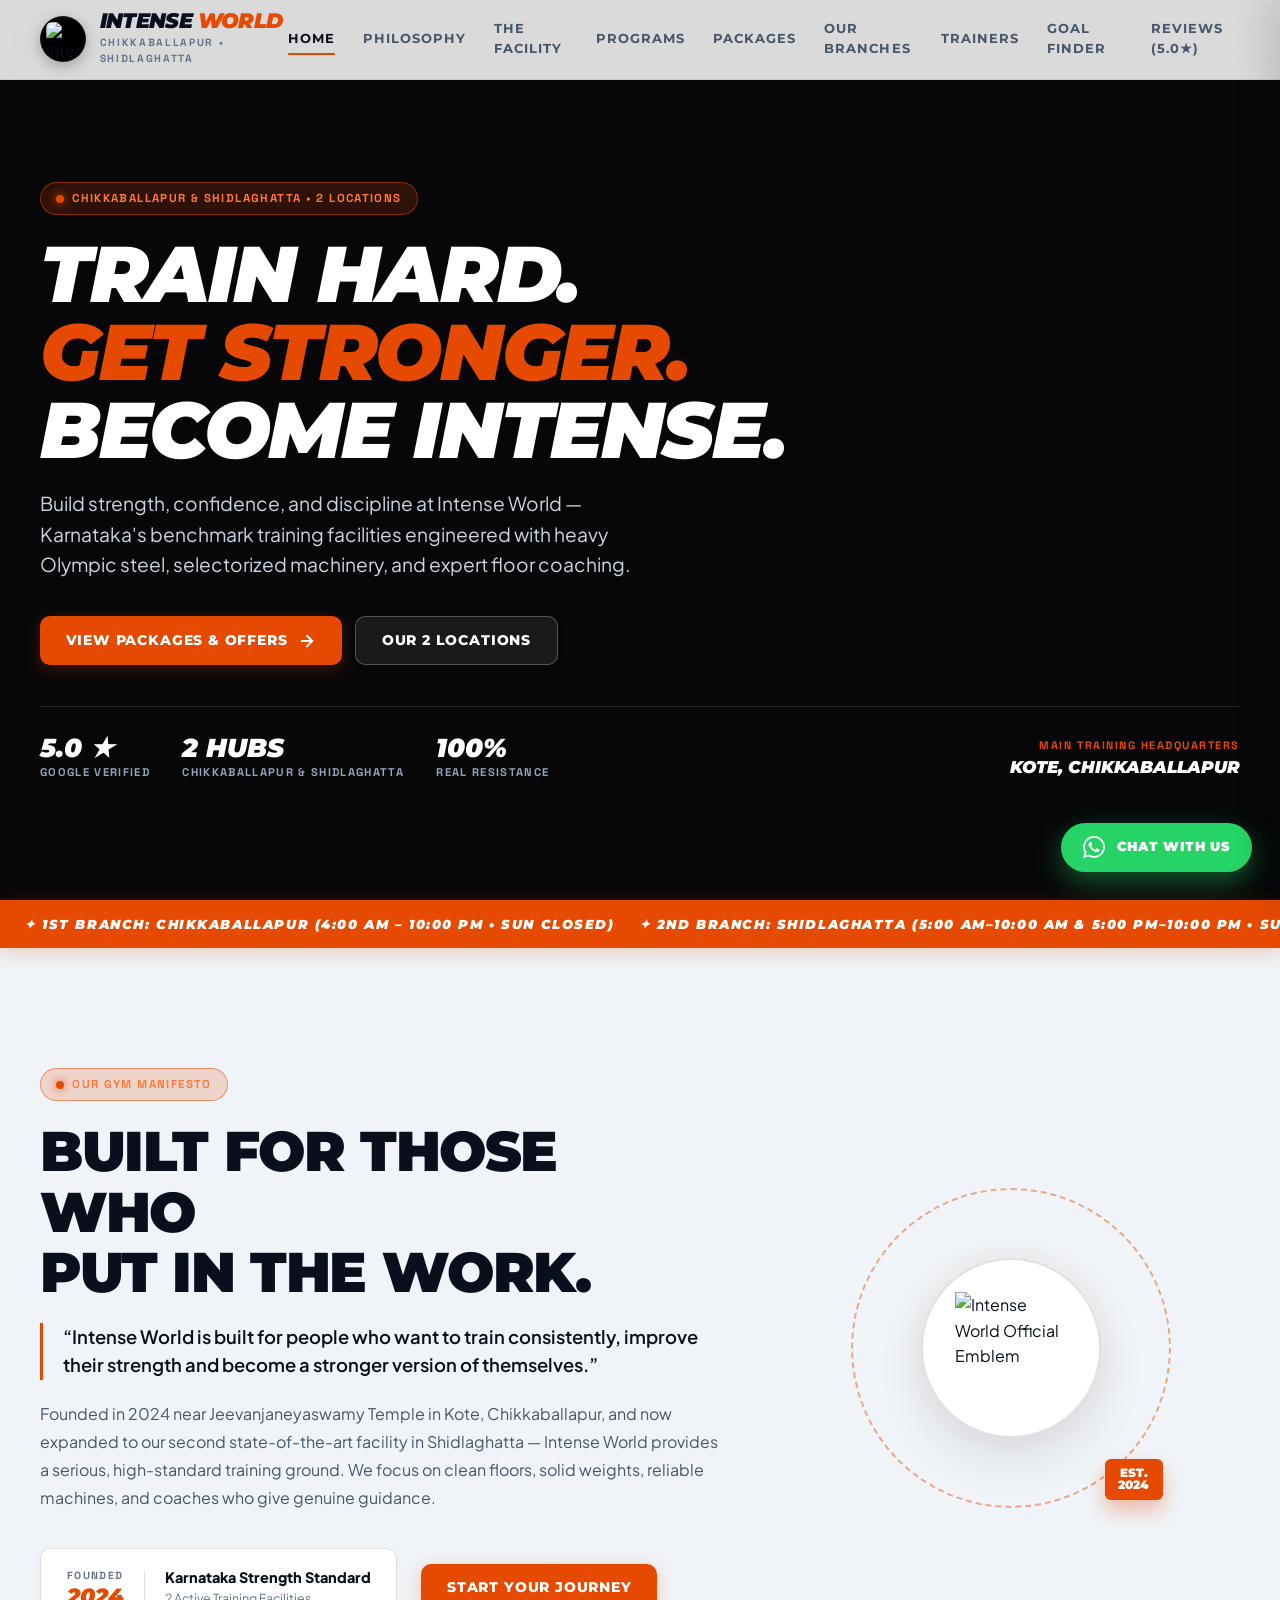
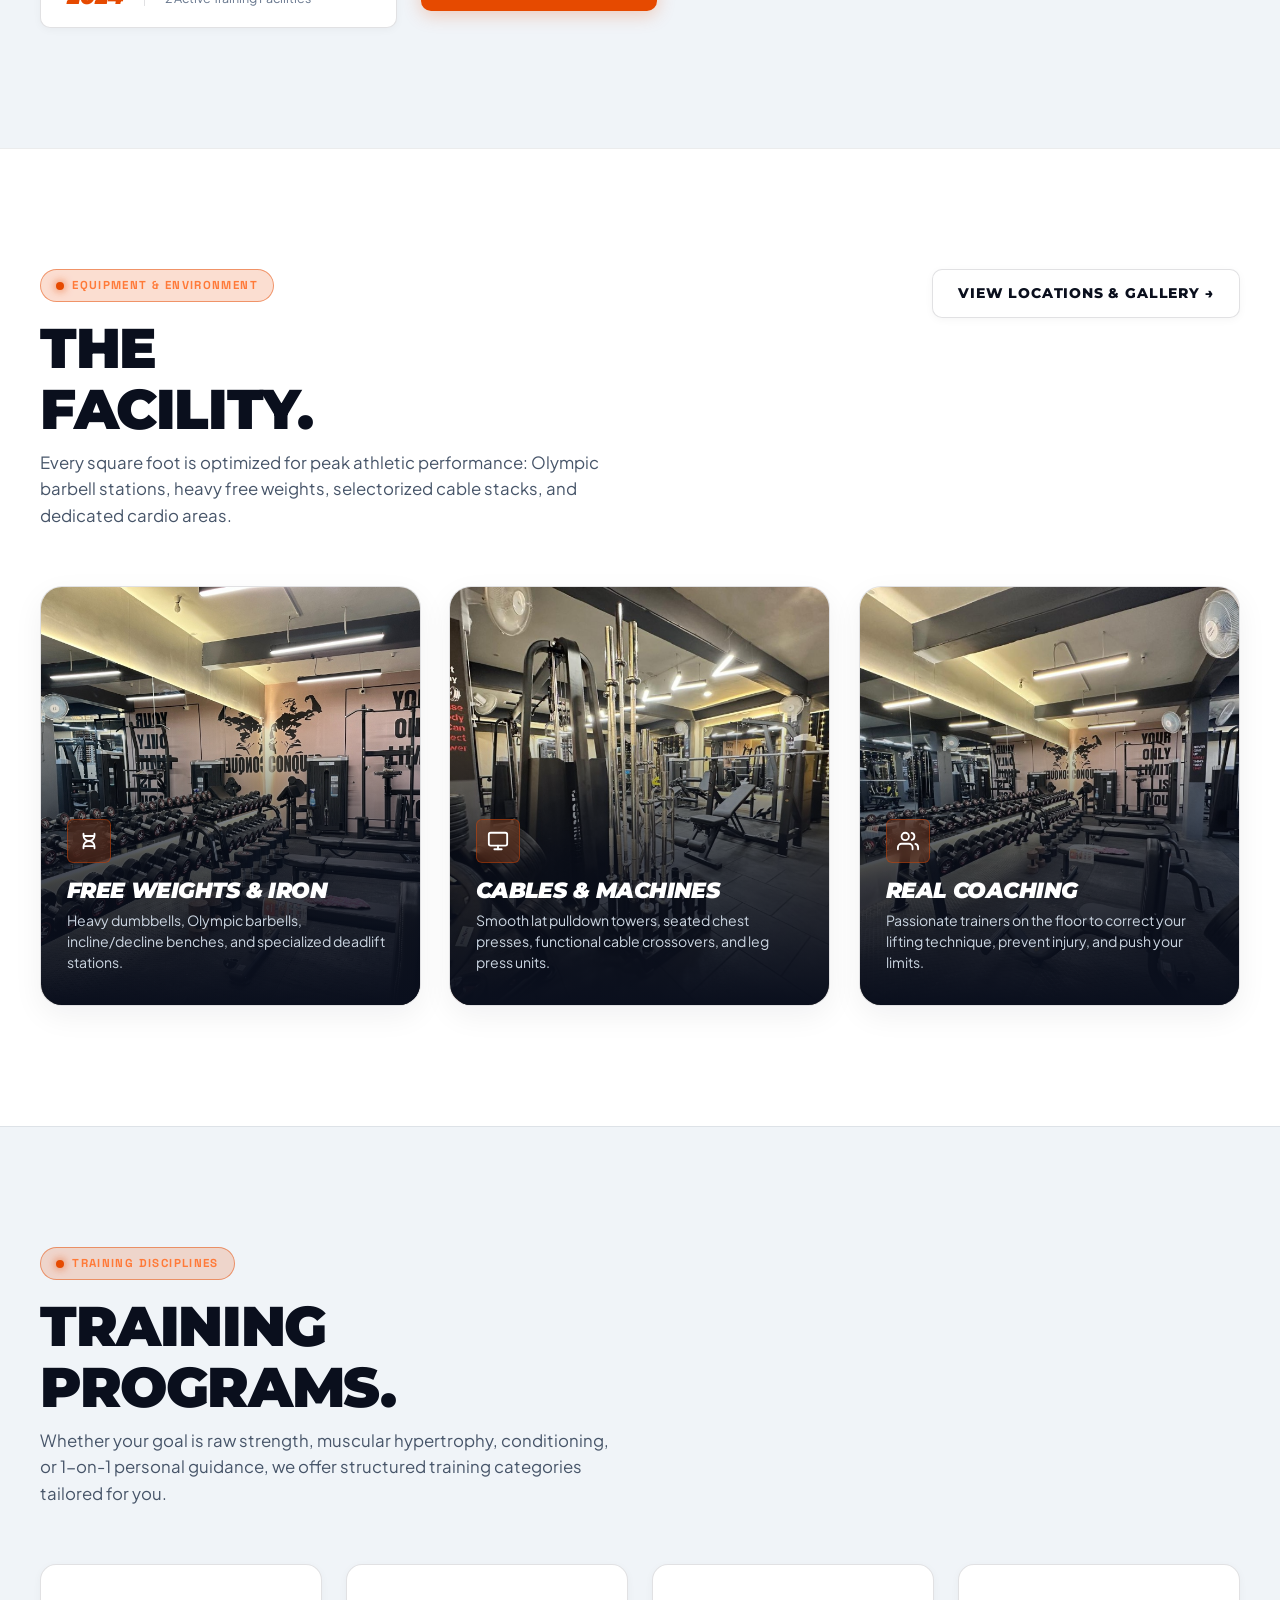
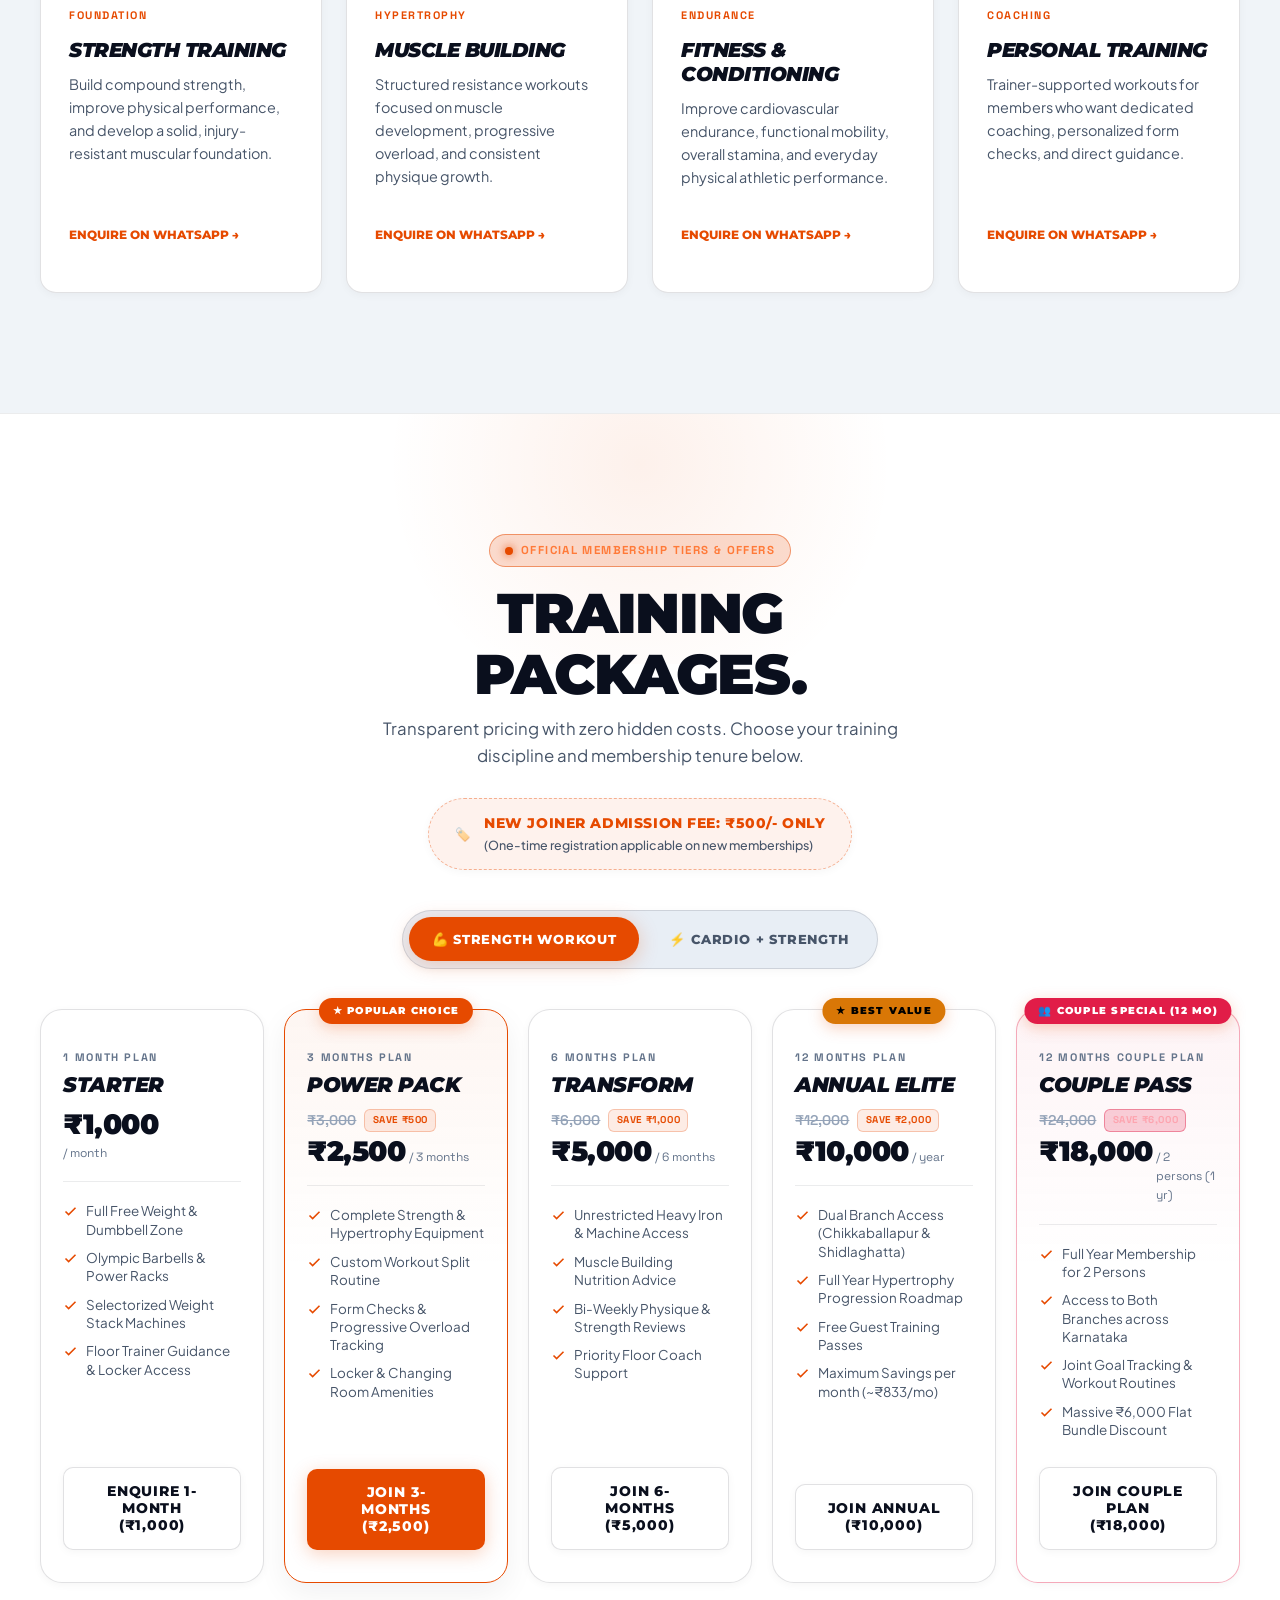
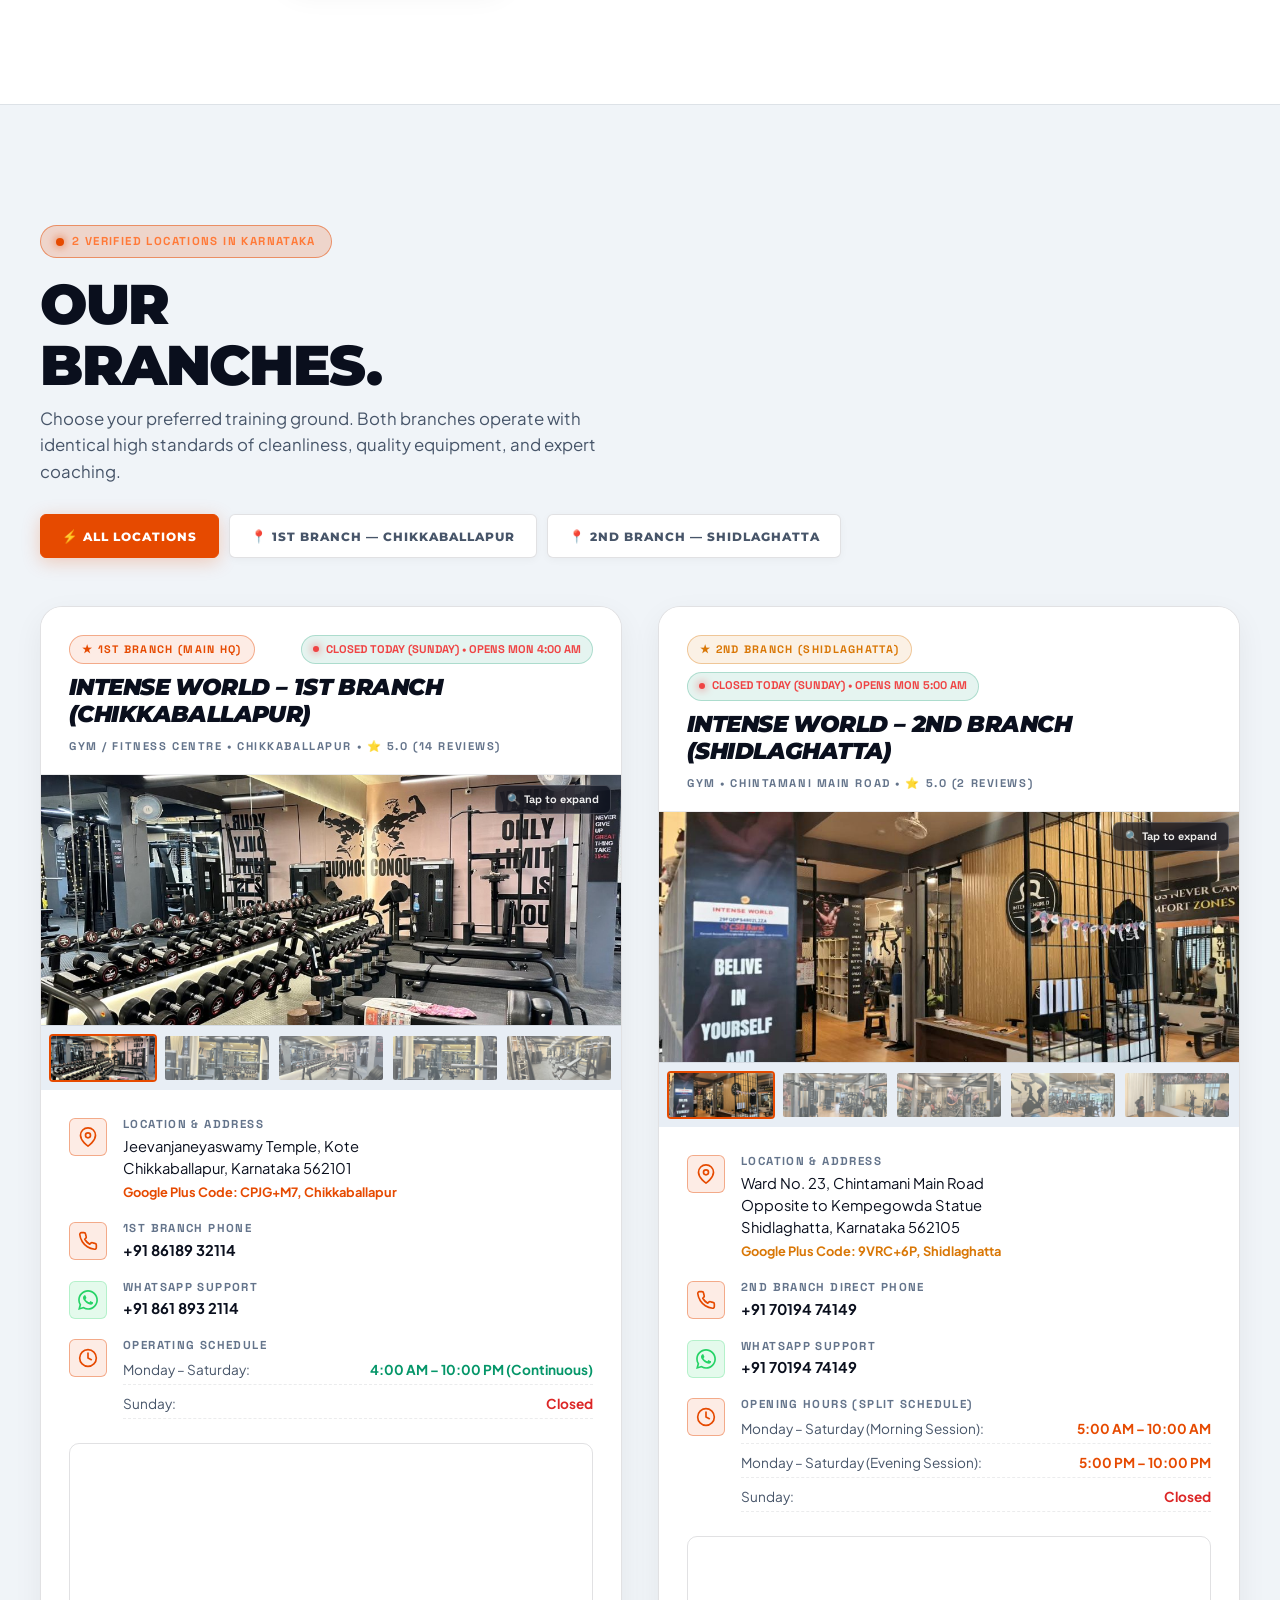
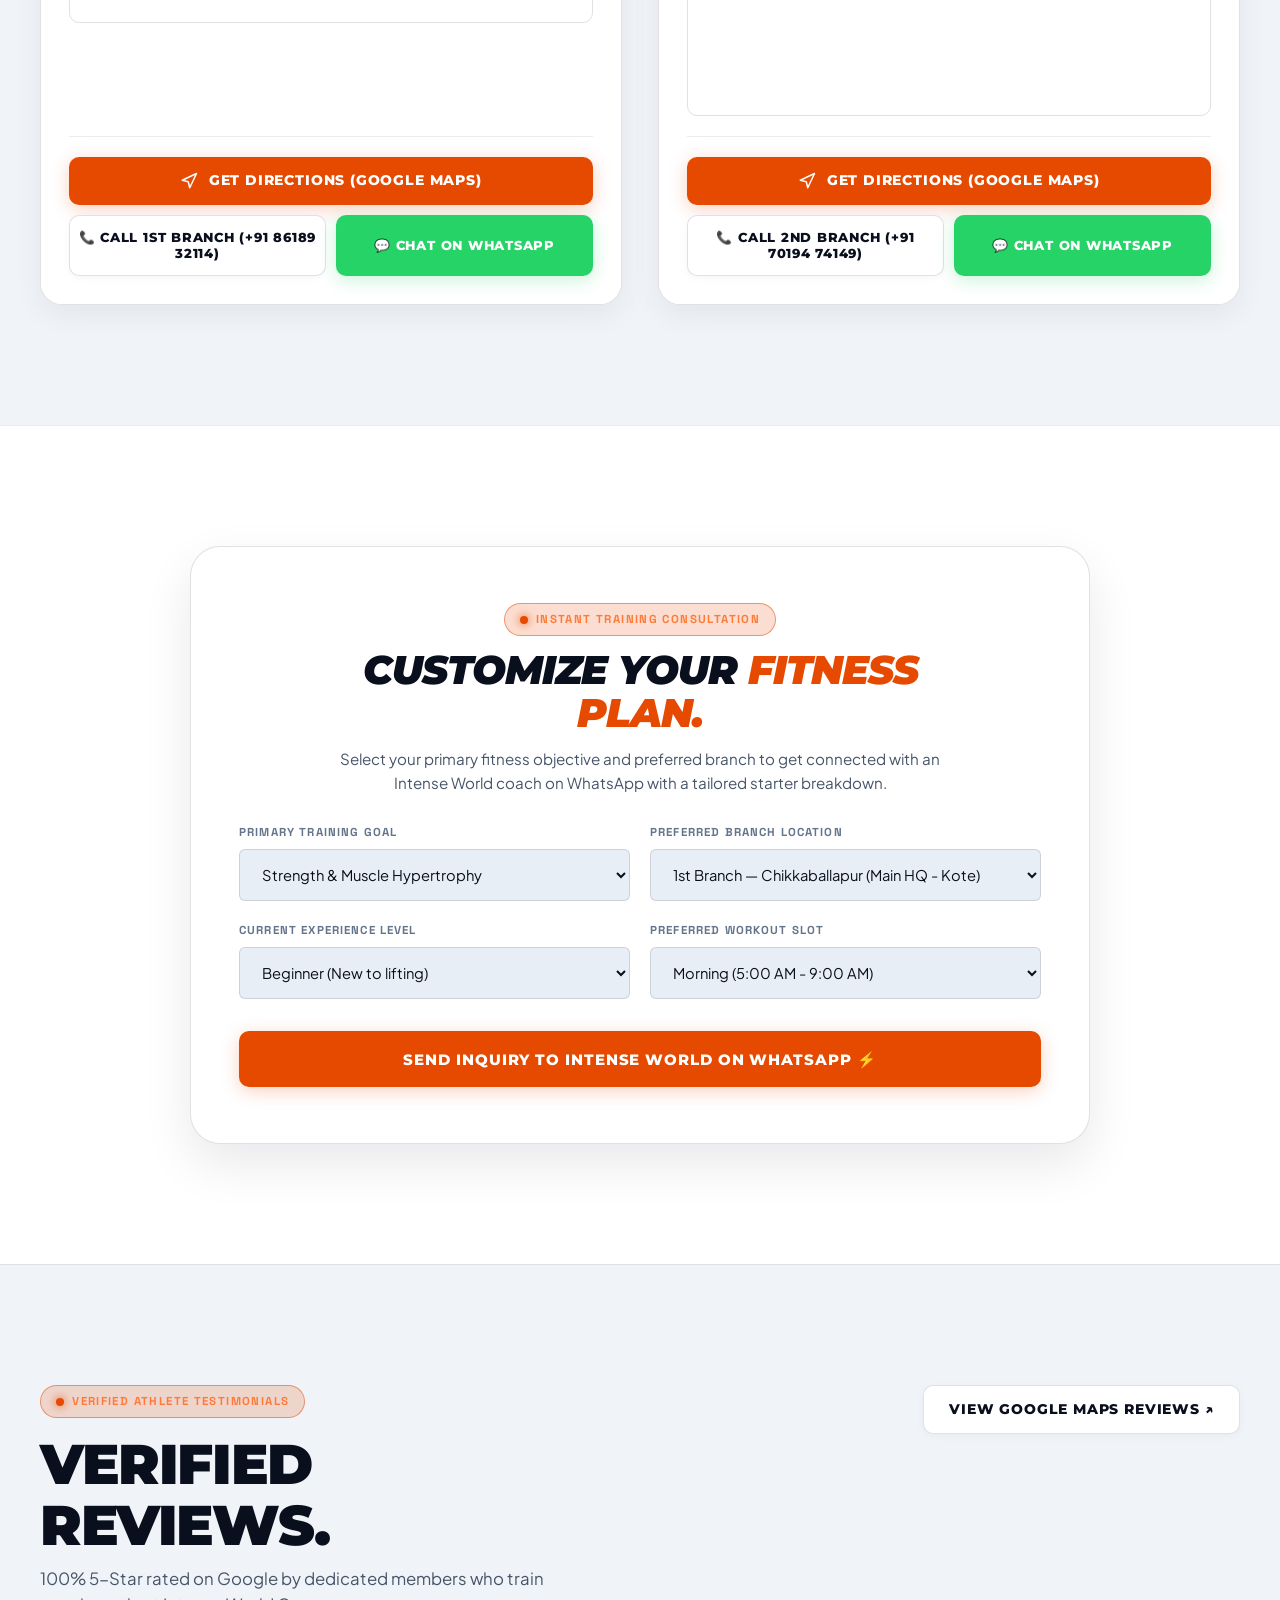
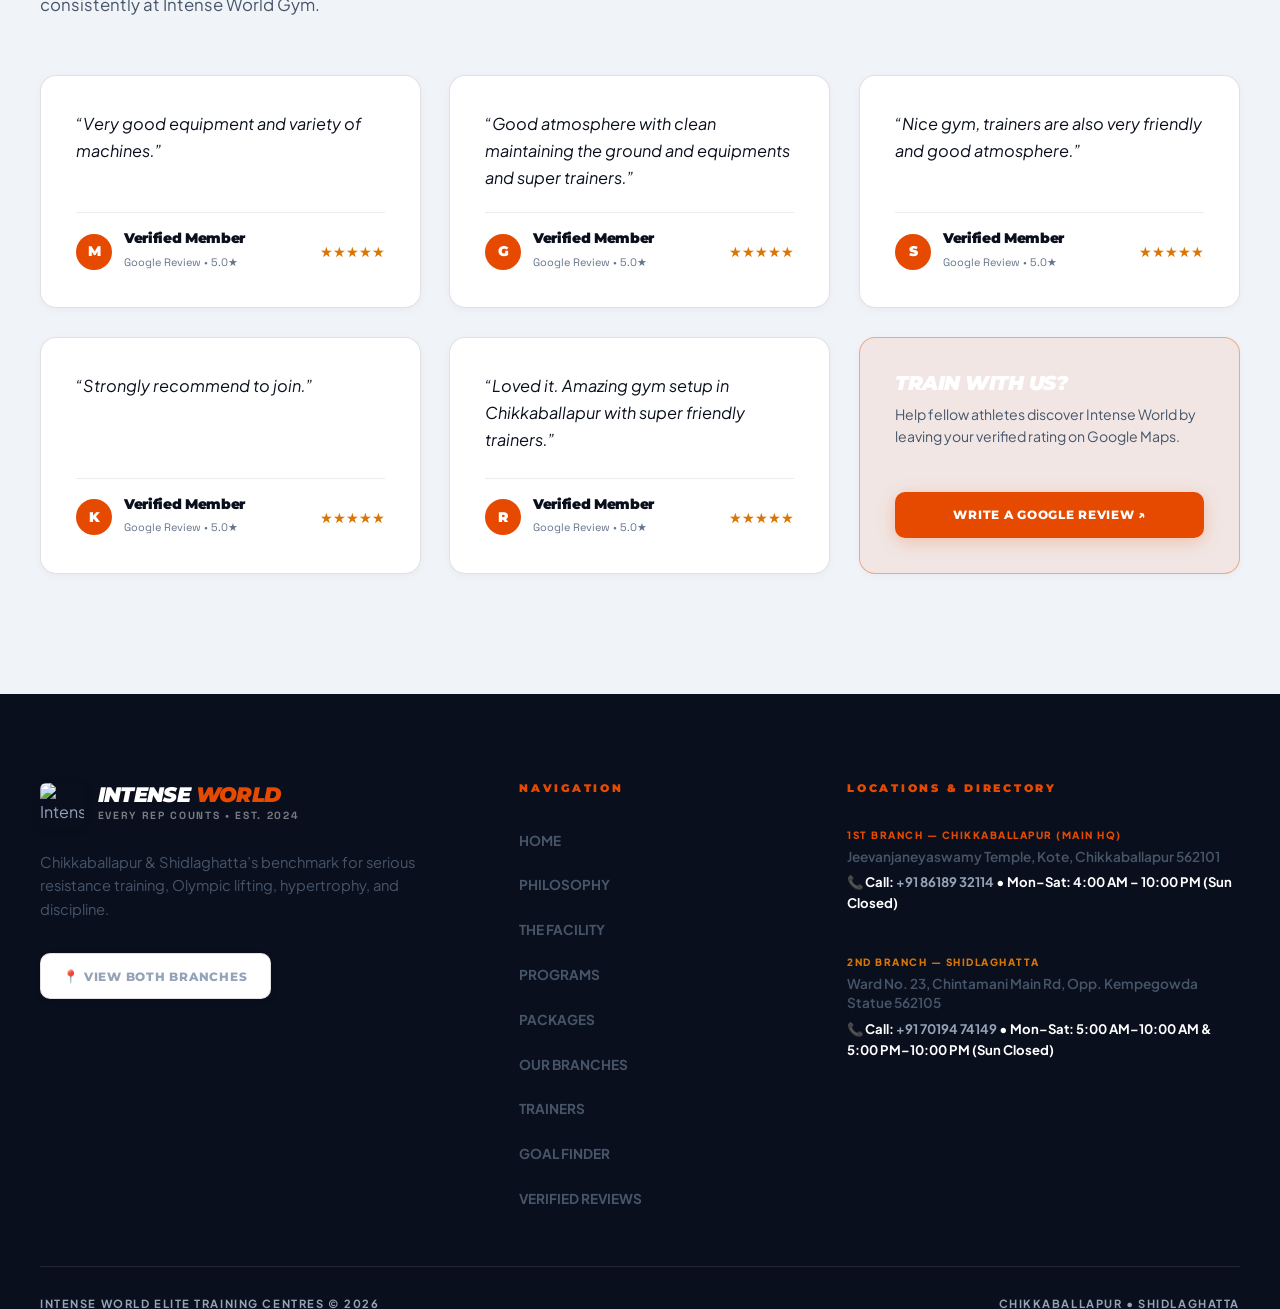
==== commit 3a28fa77: "feat: create dedicated Trainers page and refine desktop header logo with circular black badge" ====
--- a/index.html
+++ b/index.html
@@ -131,7 +131,9 @@
   <header class="site-header" id="siteHeader">
     <div class="container header-inner">
       <a href="#home" class="brand-logo" aria-label="Intense World Homepage">
-        <img src="assets/logo.png" alt="Intense World Official Logo" width="44" height="44" loading="eager">
+        <div class="brand-logo-circle">
+          <img src="assets/logo.png" alt="Intense World Official Logo" width="36" height="36" loading="eager">
+        </div>
         <div class="brand-text">
           <span class="brand-title">INTENSE <span>WORLD</span></span>
           <span class="brand-subtitle">CHIKKABALLAPUR • SHIDLAGHATTA</span>
@@ -146,6 +148,7 @@
         <a href="#programs" class="nav-link">Programs</a>
         <a href="#packages" class="nav-link">Packages</a>
         <a href="#branches" class="nav-link">Our Branches</a>
+        <a href="trainers.html" class="nav-link">Trainers</a>
         <a href="#calculator" class="nav-link">Goal Finder</a>
         <a href="#reviews" class="nav-link">Reviews (5.0★)</a>
       </nav>
@@ -171,6 +174,7 @@
       <a href="#programs" class="mobile-nav-link">PROGRAMS <span>→</span></a>
       <a href="#packages" class="mobile-nav-link">PACKAGES <span>→</span></a>
       <a href="#branches" class="mobile-nav-link">OUR BRANCHES <span>→</span></a>
+      <a href="trainers.html" class="mobile-nav-link">TRAINERS <span>→</span></a>
       <a href="#calculator" class="mobile-nav-link">GOAL FINDER <span>→</span></a>
       <a href="#reviews" class="mobile-nav-link">REVIEWS (5.0★) <span>→</span></a>
     </div>
@@ -1446,6 +1450,7 @@
             <li><a href="#programs" style="color: var(--text-secondary); font-weight: 700; font-size: 0.85rem; text-transform: uppercase;">Programs</a></li>
             <li><a href="#packages" style="color: var(--text-secondary); font-weight: 700; font-size: 0.85rem; text-transform: uppercase;">Packages</a></li>
             <li><a href="#branches" style="color: var(--text-secondary); font-weight: 700; font-size: 0.85rem; text-transform: uppercase;">Our Branches</a></li>
+            <li><a href="trainers.html" style="color: var(--text-secondary); font-weight: 700; font-size: 0.85rem; text-transform: uppercase;">Trainers</a></li>
             <li><a href="#calculator" style="color: var(--text-secondary); font-weight: 700; font-size: 0.85rem; text-transform: uppercase;">Goal Finder</a></li>
             <li><a href="#reviews" style="color: var(--text-secondary); font-weight: 700; font-size: 0.85rem; text-transform: uppercase;">Verified Reviews</a></li>
           </ul>
--- a/styles.css
+++ b/styles.css
@@ -289,6 +289,38 @@
   gap: 0.85rem;
 }
 
+.brand-logo-circle {
+  width: 46px;
+  height: 46px;
+  min-width: 46px;
+  min-height: 46px;
+  border-radius: 50%;
+  background-color: #000000;
+  display: flex;
+  align-items: center;
+  justify-content: center;
+  overflow: hidden;
+  box-shadow: 0 4px 14px rgba(0, 0, 0, 0.25);
+  border: 1px solid rgba(255, 255, 255, 0.08);
+  transition: transform 0.3s var(--ease-spring), box-shadow 0.3s ease;
+  flex-shrink: 0;
+}
+
+.brand-logo:hover .brand-logo-circle {
+  transform: scale(1.06);
+  box-shadow: 0 6px 18px rgba(0, 0, 0, 0.35);
+}
+
+.brand-logo-circle img {
+  width: 78%;
+  height: 78%;
+  object-fit: contain;
+  display: block;
+  border-radius: 0;
+  box-shadow: none;
+  filter: drop-shadow(0 1px 3px rgba(0,0,0,0.4));
+}
+
 .brand-logo img {
   border-radius: var(--radius-xs);
   transition: transform 0.3s var(--ease-spring);
@@ -297,6 +329,10 @@
 
 .brand-logo:hover img {
   transform: scale(1.08) rotate(-3deg);
+}
+
+.brand-logo:hover .brand-logo-circle img {
+  transform: none;
 }
 
 .brand-text {
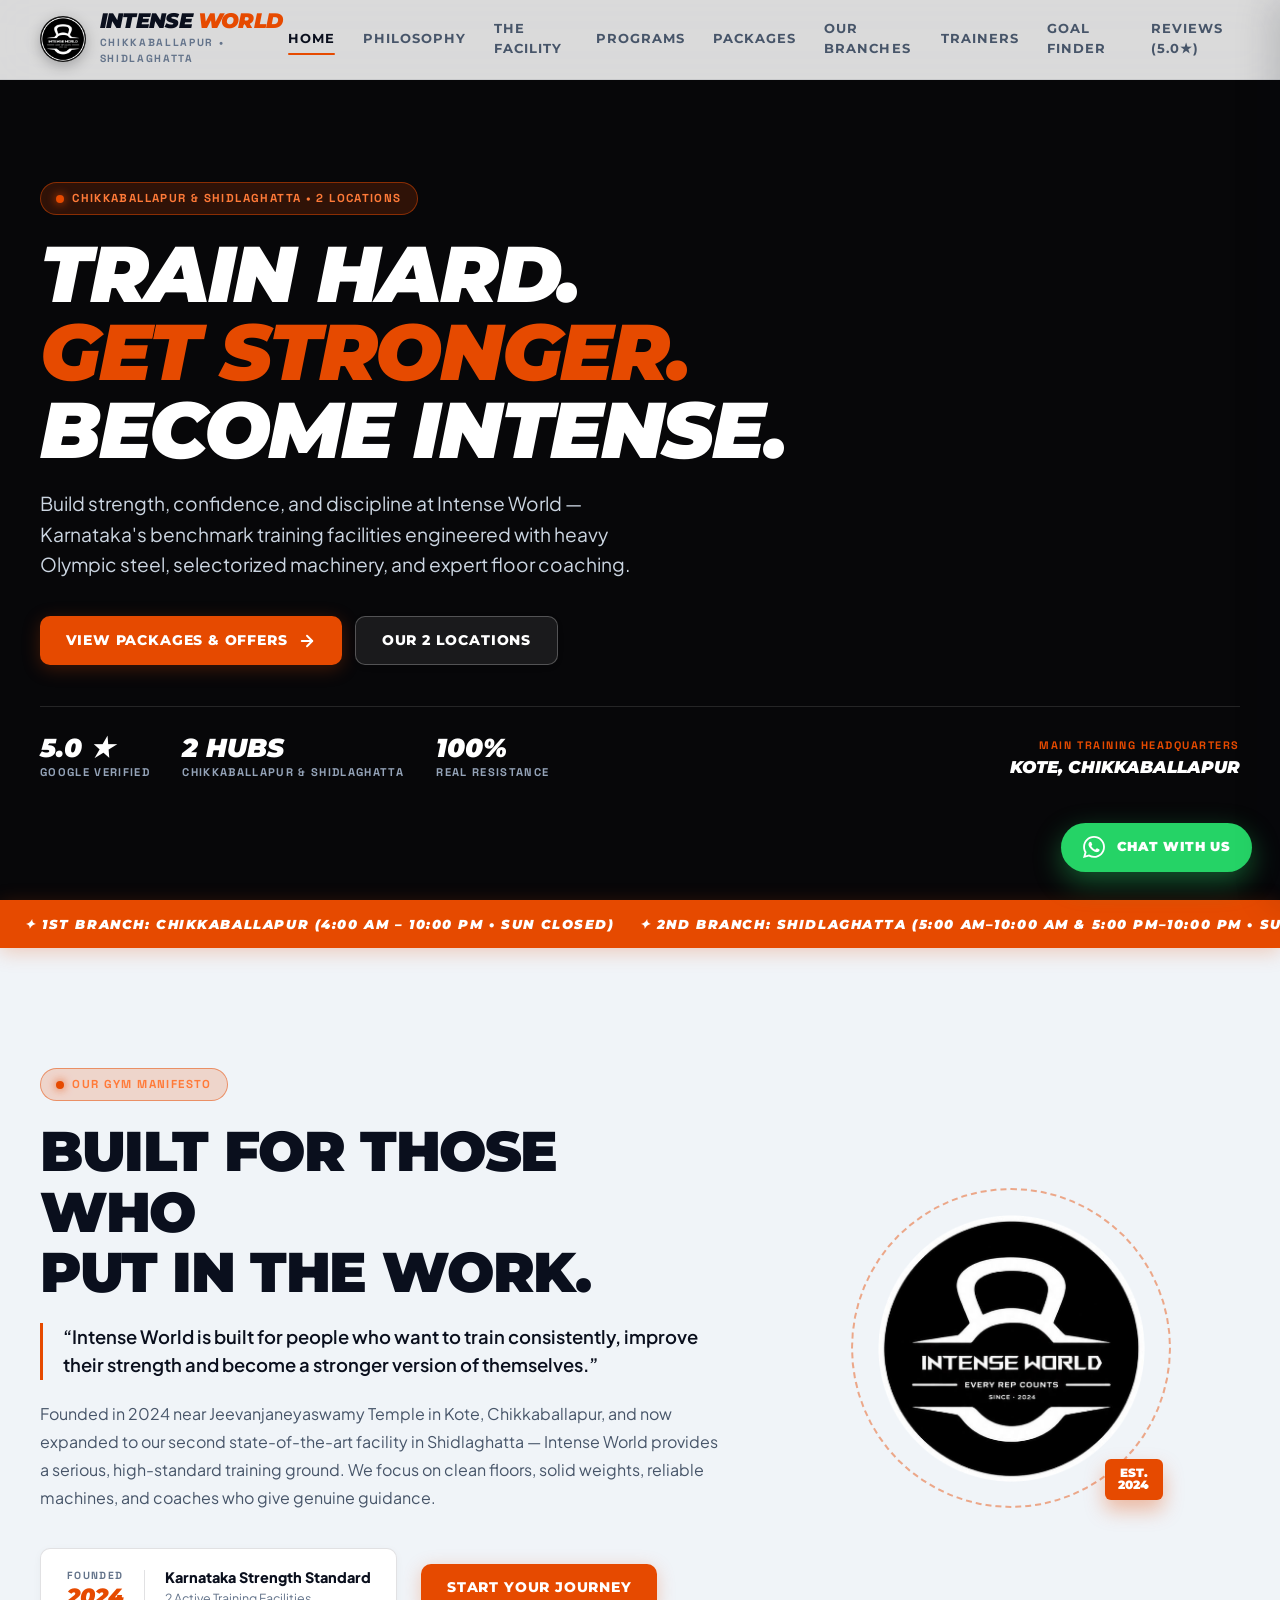
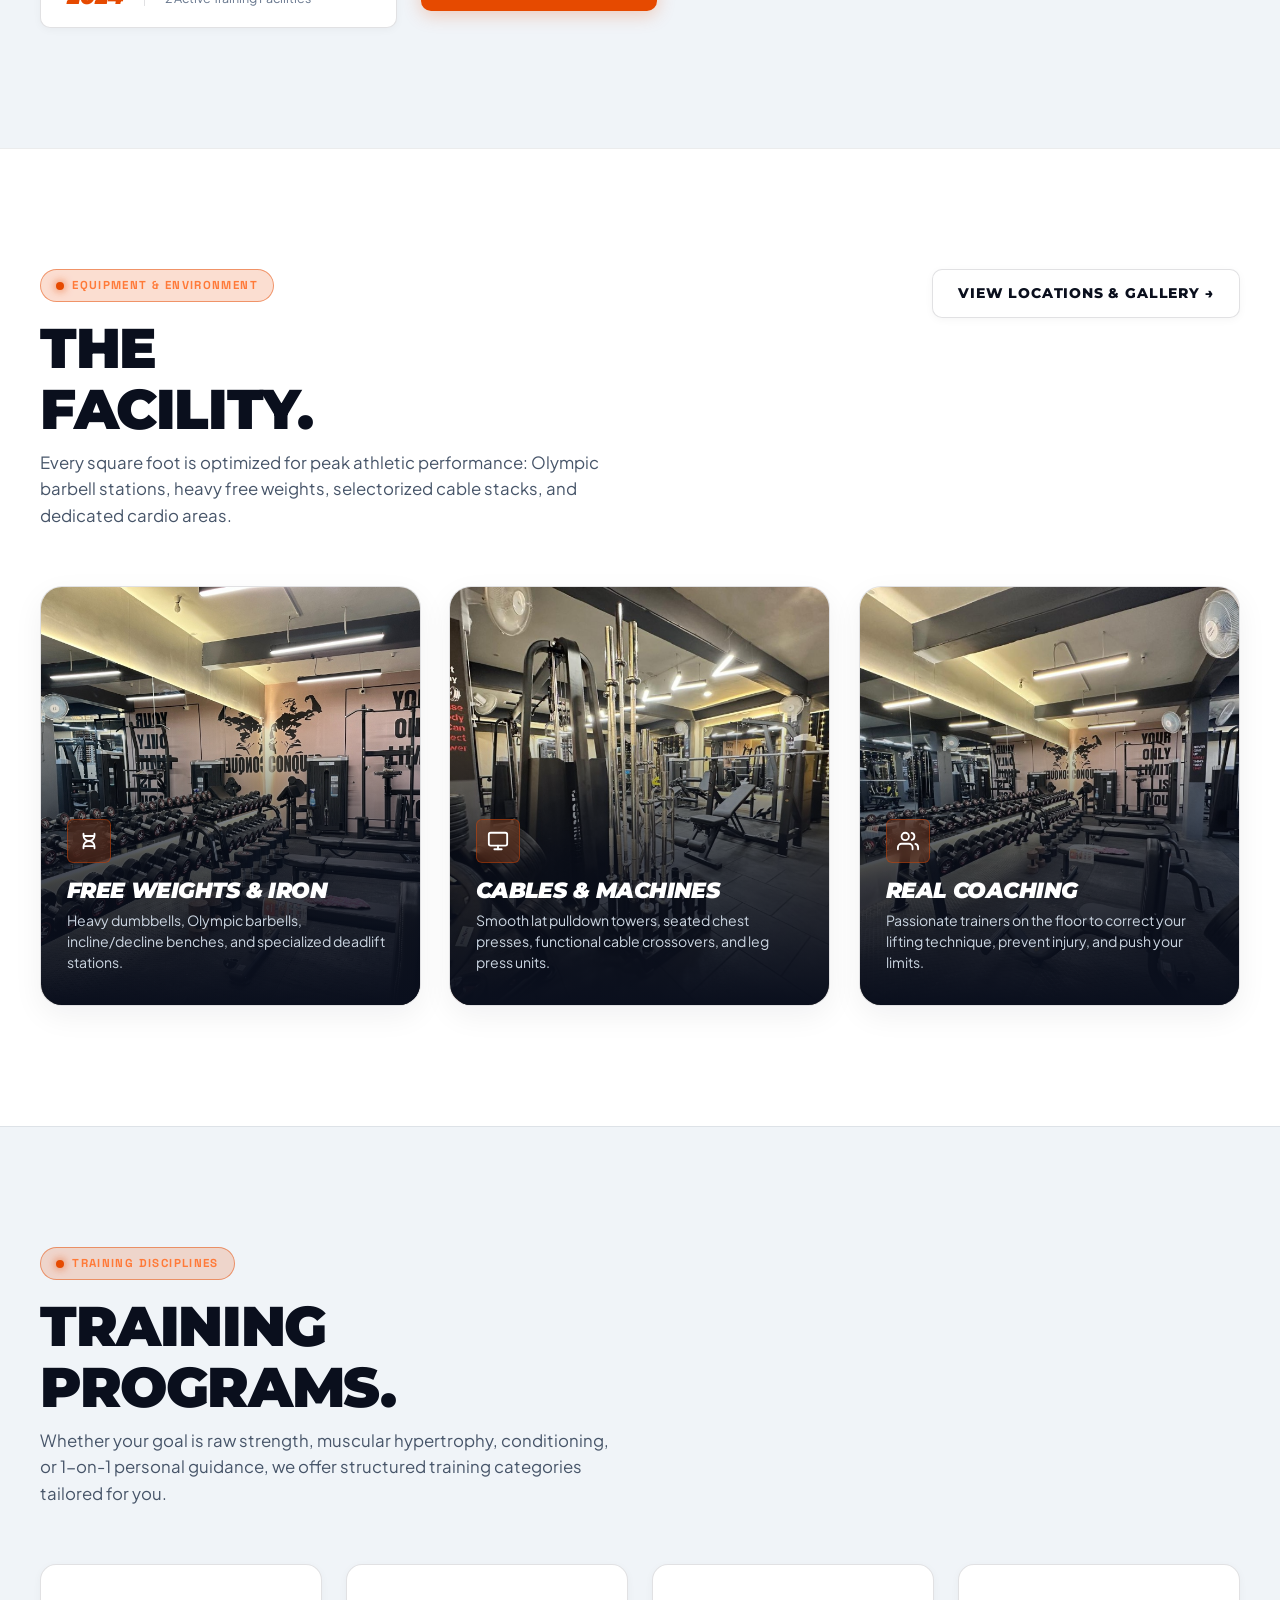
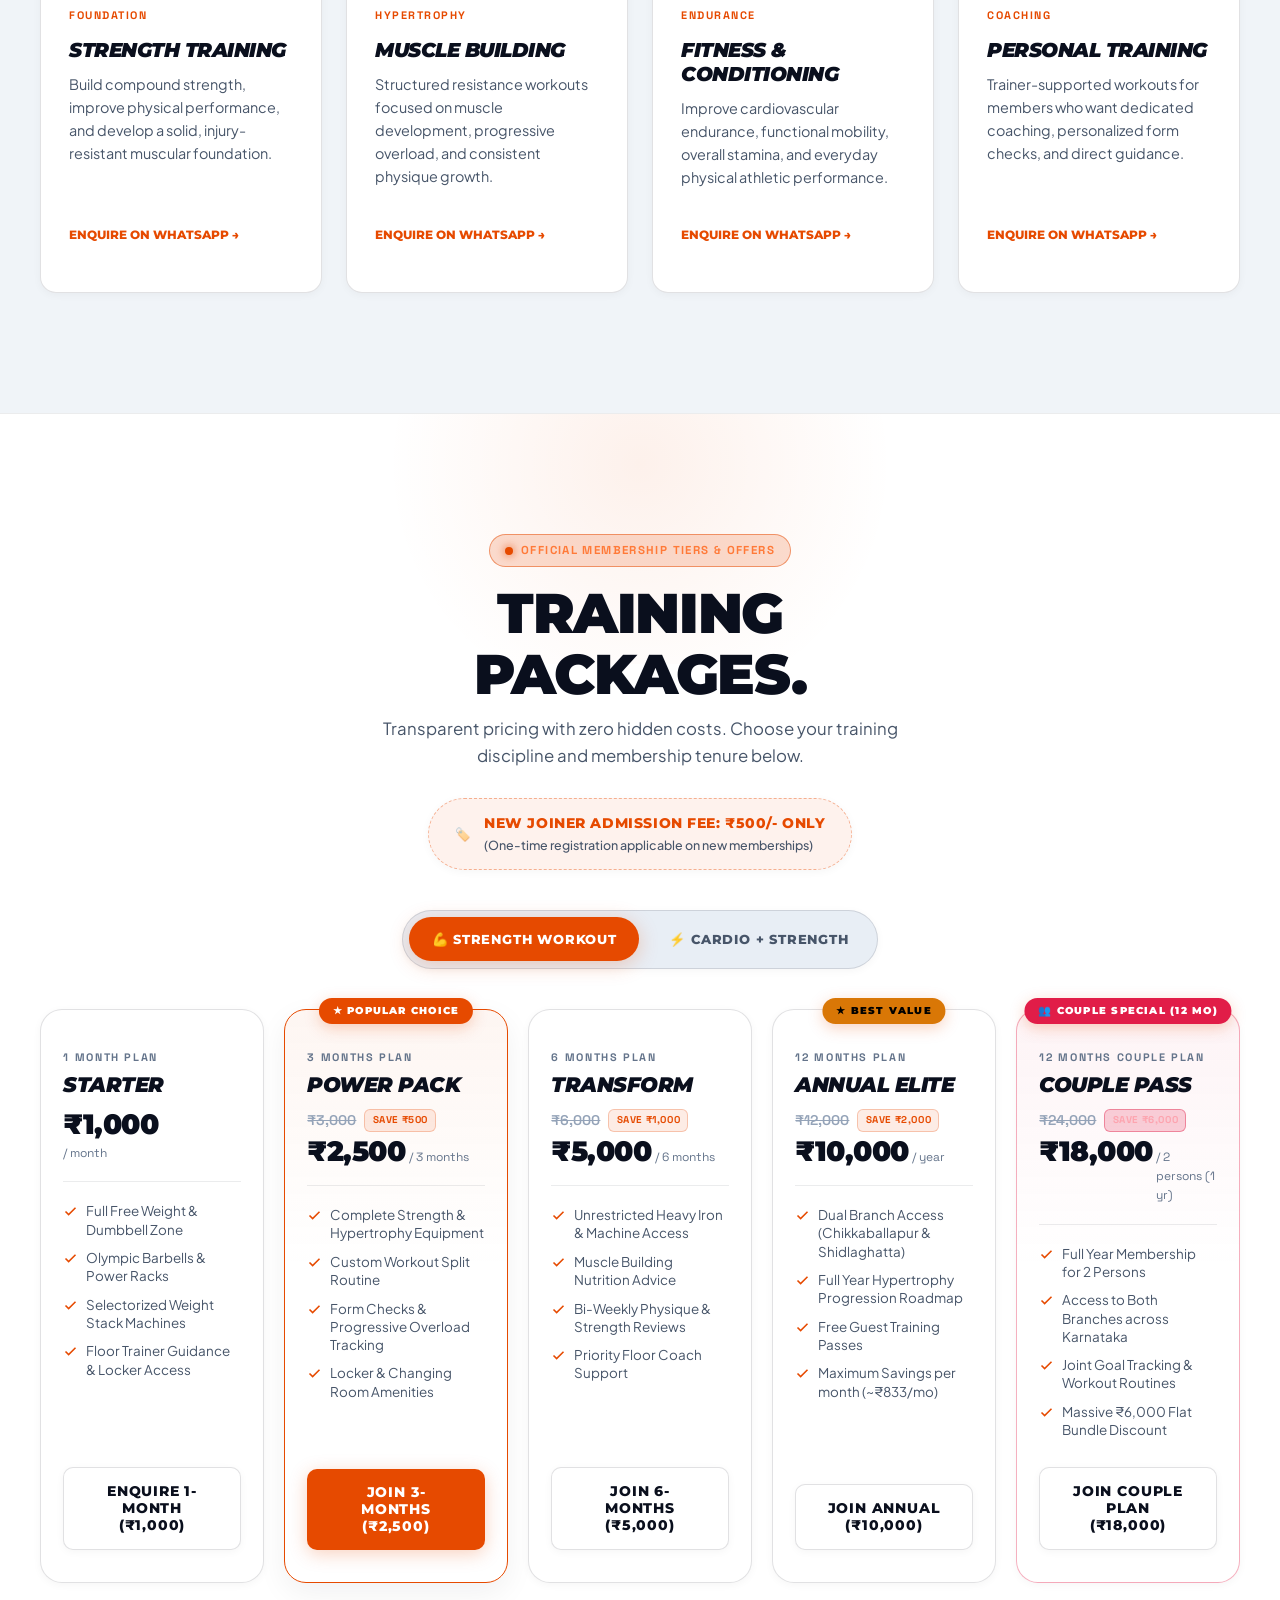
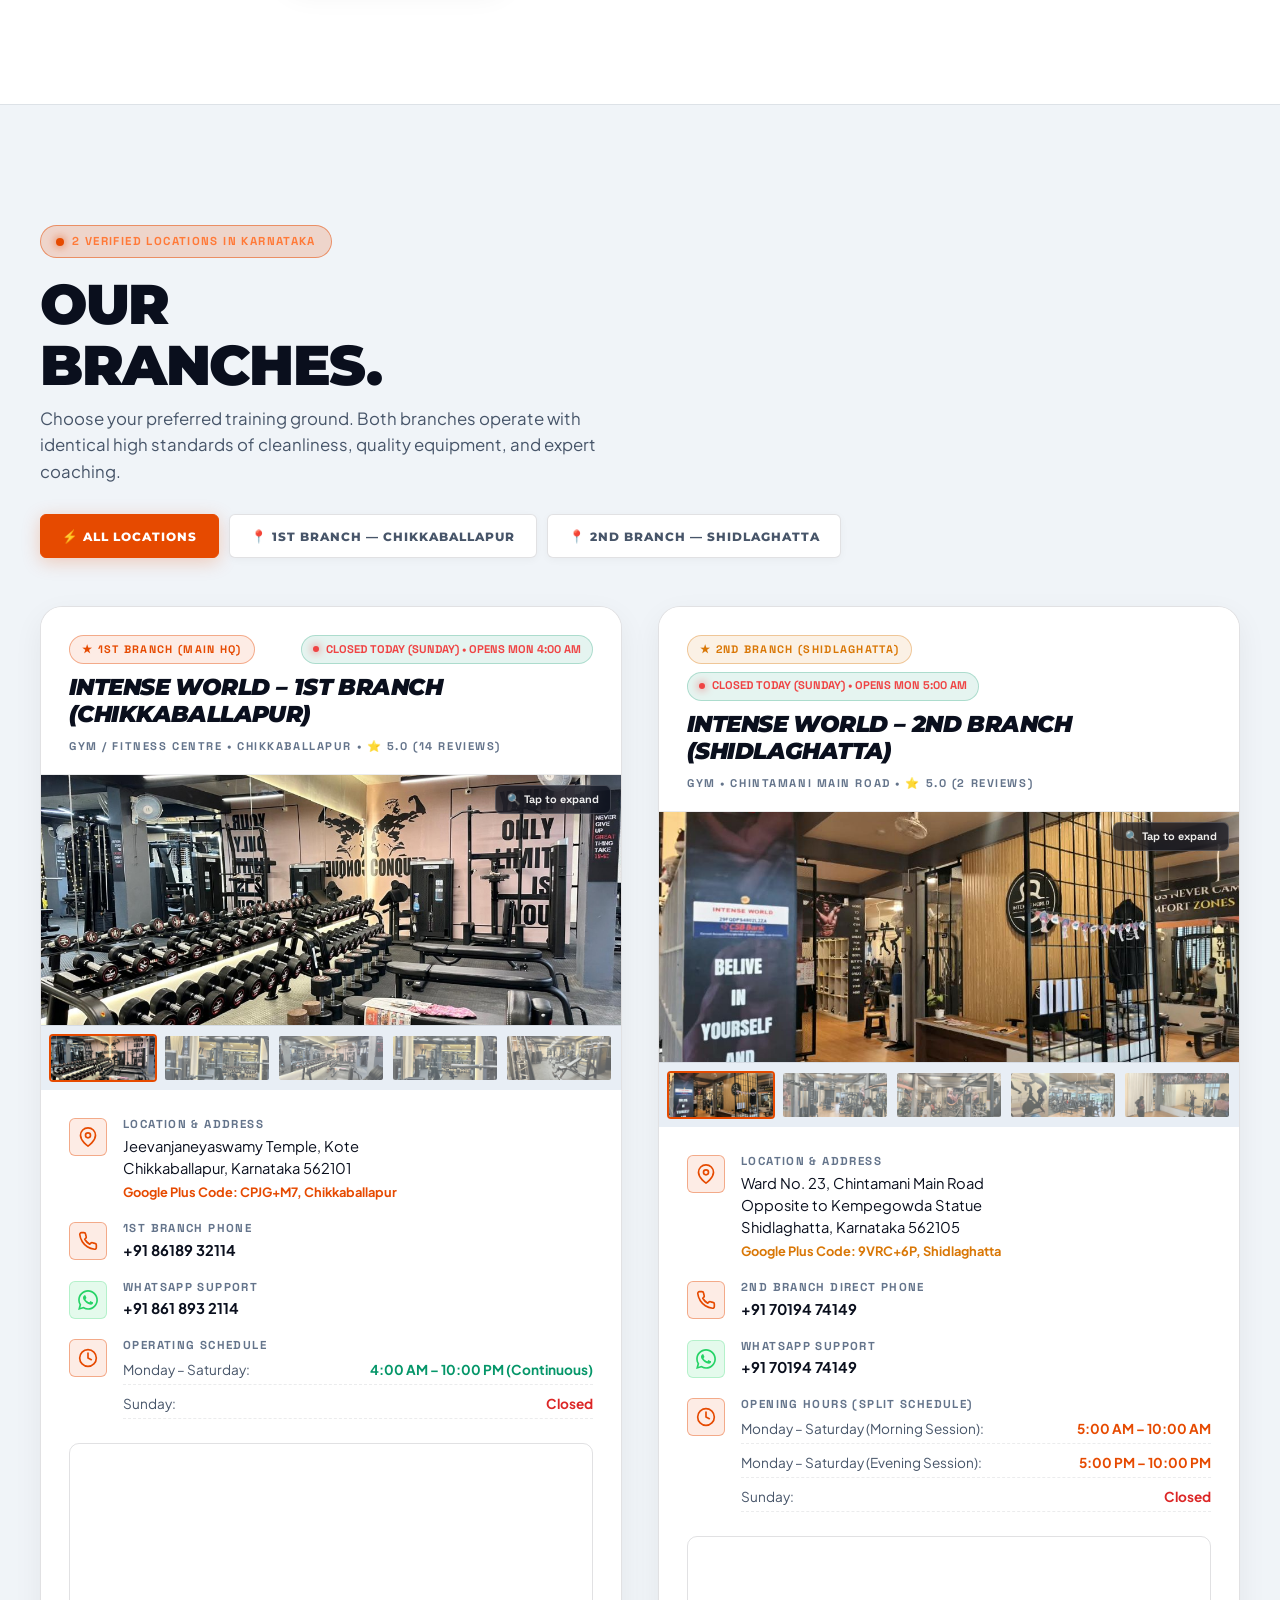
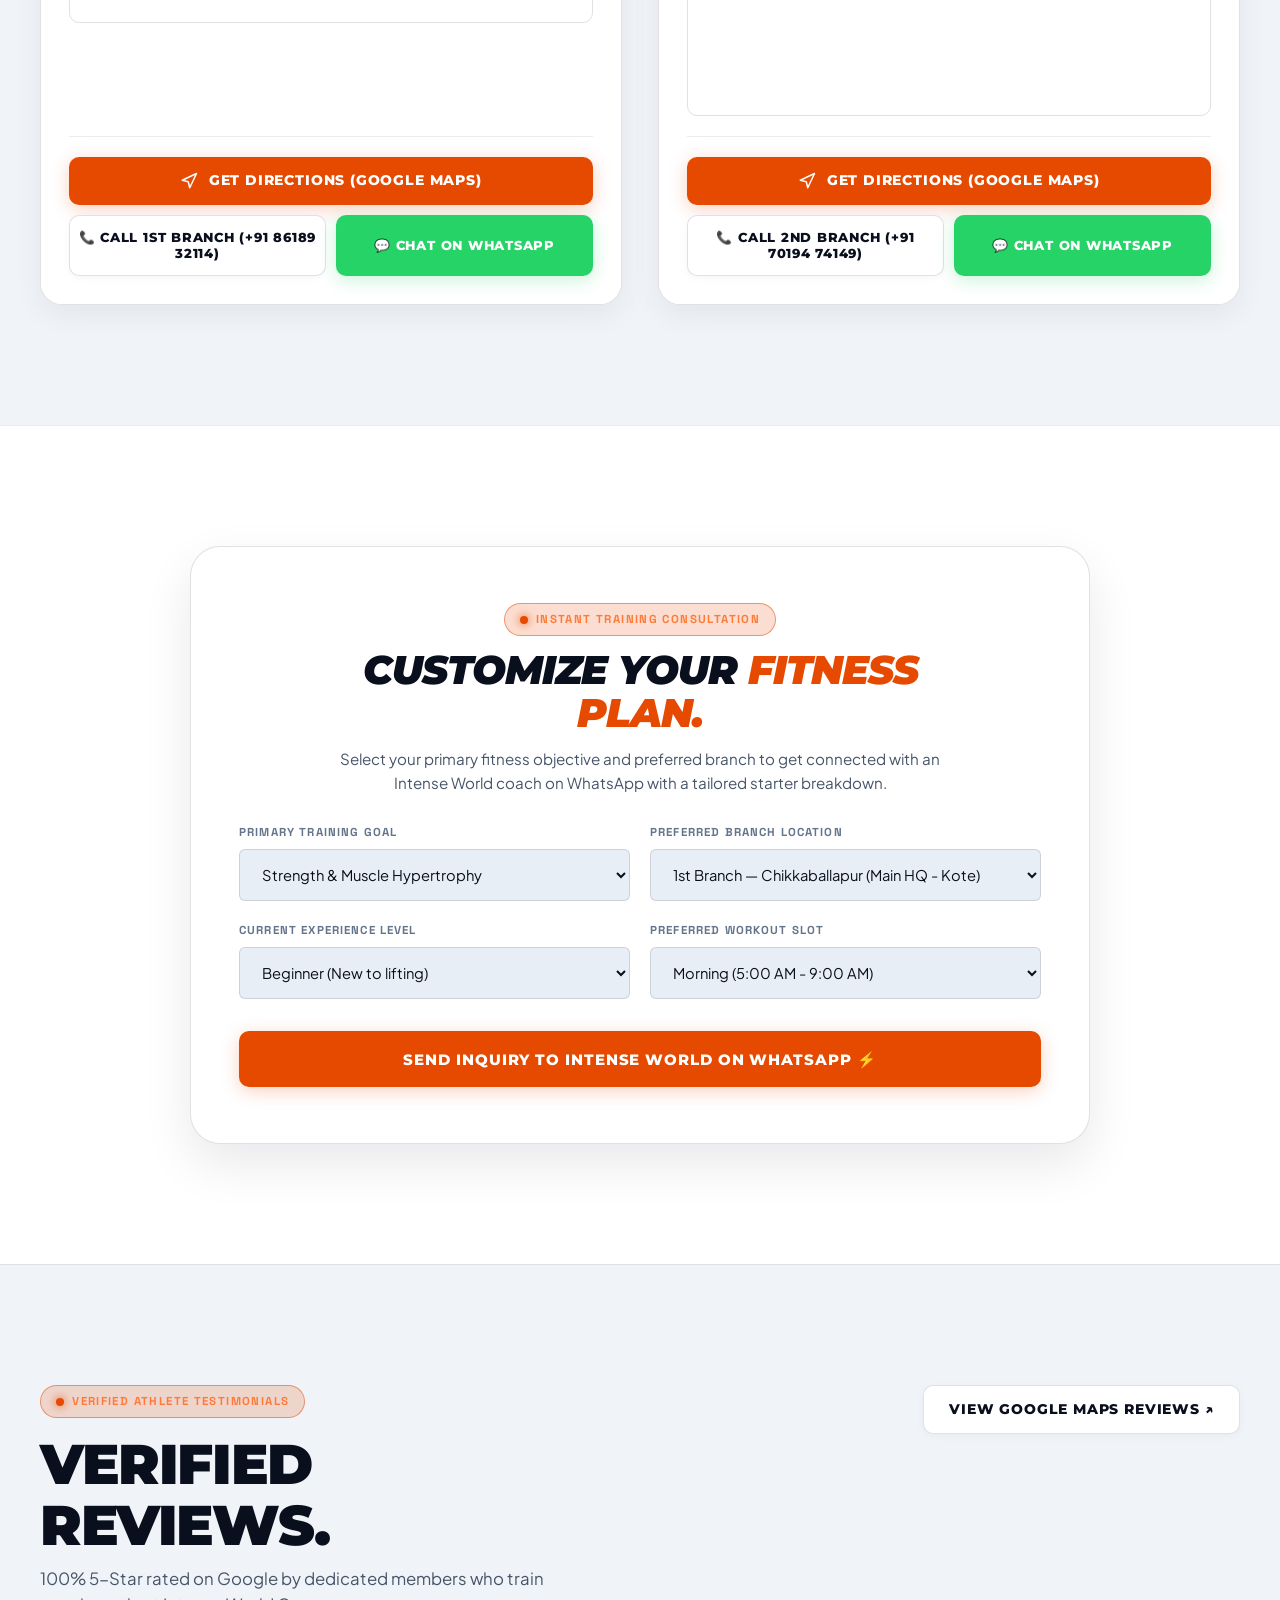
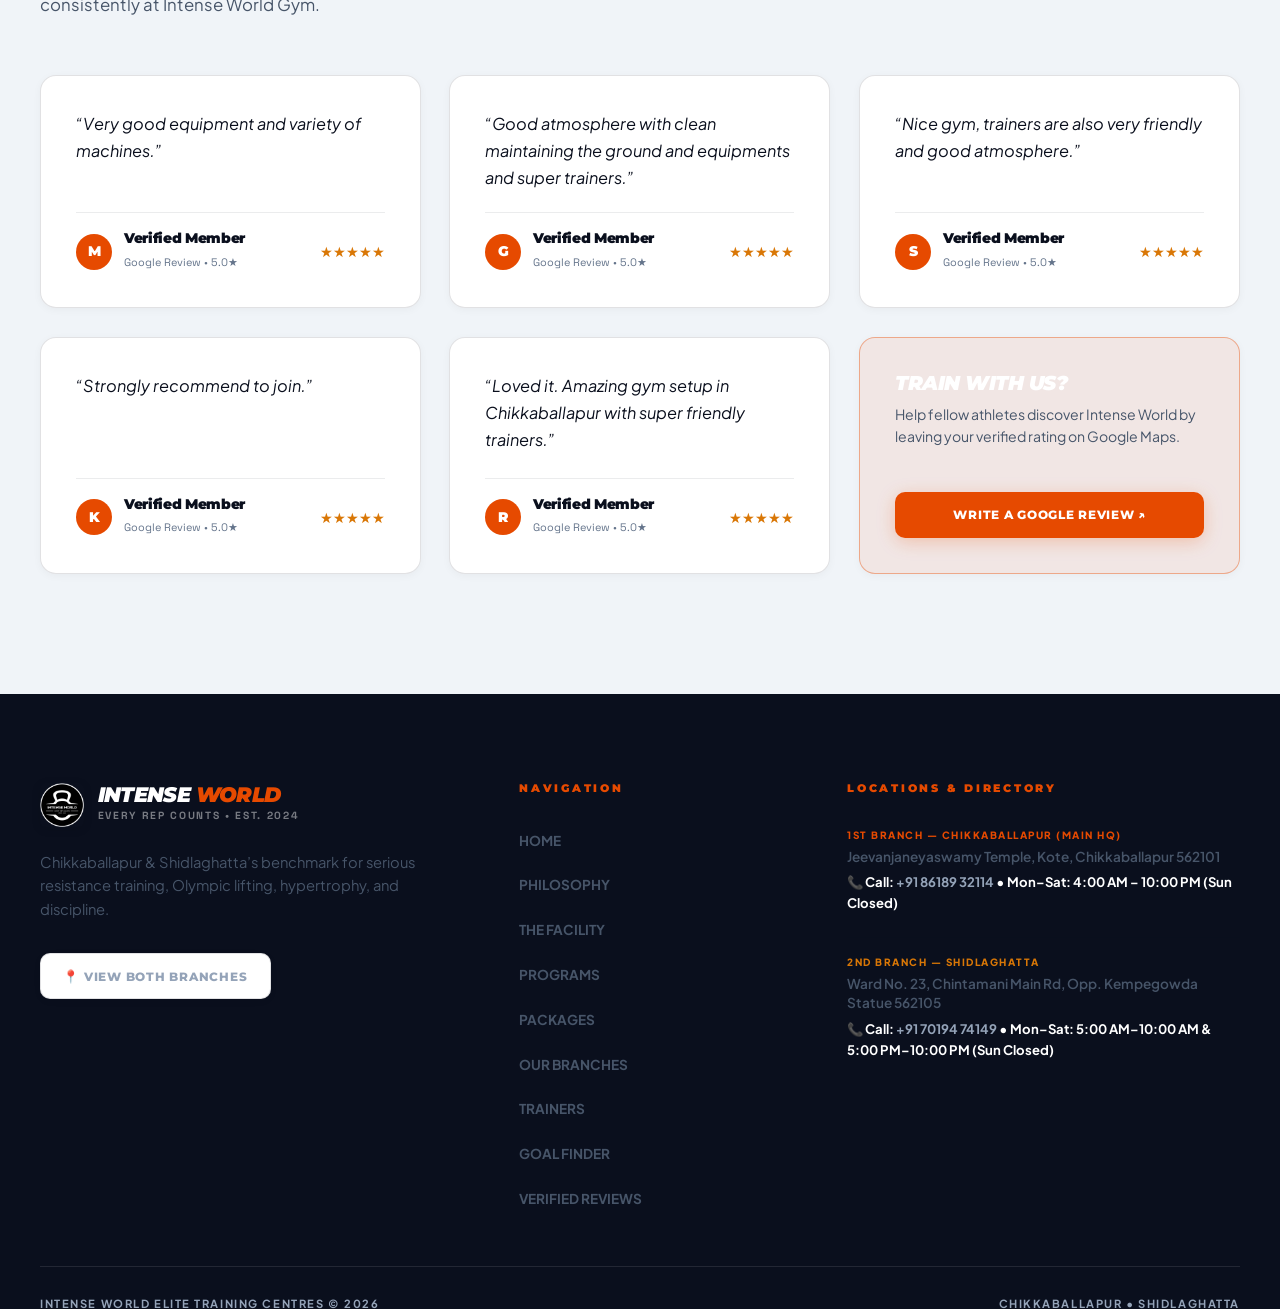
==== commit ab061825: "feat: add Trainer Manohar (Shidlaghatta) and enlarge hero logo removing inner white circle" ====
--- a/index.html
+++ b/index.html
@@ -323,7 +323,7 @@
             <div class="rotating-logo-group">
               <div class="rotating-dashed-ring"></div>
               <div class="logo-circle-card">
-                <img src="assets/logo.png" alt="Intense World Official Emblem" width="120" height="120" loading="lazy">
+                <img src="assets/logo.png" alt="Intense World Official Emblem" width="270" height="270" loading="lazy">
               </div>
               <div class="floating-est-corner-badge">
                 <span>EST.</span>
--- a/styles.css
+++ b/styles.css
@@ -294,11 +294,16 @@
   height: 46px;
   min-width: 46px;
   min-height: 46px;
+  max-width: 46px;
+  max-height: 46px;
+  aspect-ratio: 1 / 1;
   border-radius: 50%;
   background-color: #000000;
   display: flex;
   align-items: center;
   justify-content: center;
+  padding: 0;
+  box-sizing: border-box;
   overflow: hidden;
   box-shadow: 0 4px 14px rgba(0, 0, 0, 0.25);
   border: 1px solid rgba(255, 255, 255, 0.08);
@@ -312,13 +317,12 @@
 }
 
 .brand-logo-circle img {
-  width: 78%;
-  height: 78%;
-  object-fit: contain;
+  width: 100%;
+  height: 100%;
+  object-fit: cover;
   display: block;
-  border-radius: 0;
+  border-radius: 50%;
   box-shadow: none;
-  filter: drop-shadow(0 1px 3px rgba(0,0,0,0.4));
 }
 
 .brand-logo img {
@@ -870,18 +874,32 @@
 }
 
 .logo-circle-card {
-  width: 180px;
-  height: 180px;
+  width: 220px;
+  height: 220px;
   border-radius: 50%;
-  background: var(--bg-surface);
-  border: 2px solid var(--border-medium);
+  background: transparent;
+  border: none;
   display: flex;
   align-items: center;
   justify-content: center;
-  padding: 2rem;
-  box-shadow: var(--shadow-lg), 0 0 35px var(--accent-glow-subtle);
+  padding: 0;
+  box-shadow: none;
   position: relative;
   z-index: 5;
+}
+
+@media (min-width: 640px) {
+  .logo-circle-card {
+    width: 270px;
+    height: 270px;
+  }
+}
+
+.logo-circle-card img {
+  width: 100%;
+  height: 100%;
+  object-fit: contain;
+  display: block;
 }
 
 .floating-est-corner-badge {
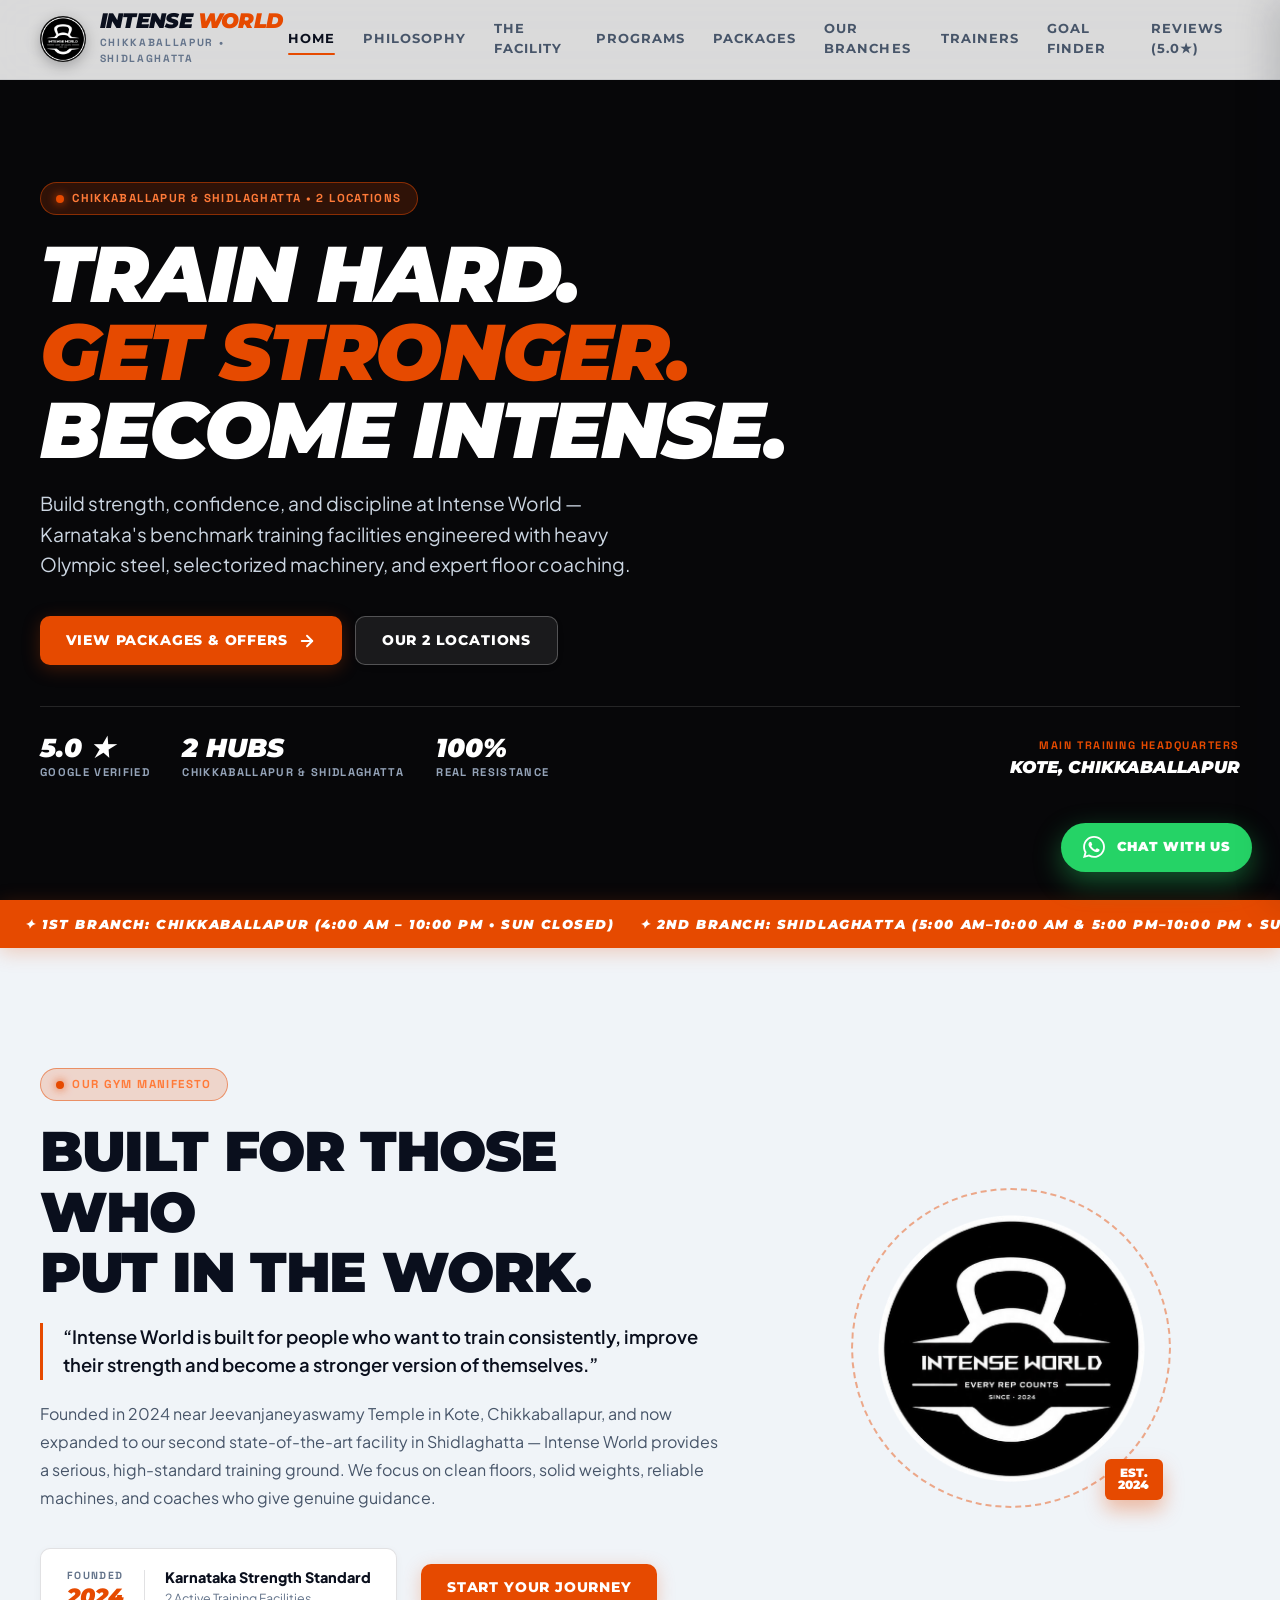
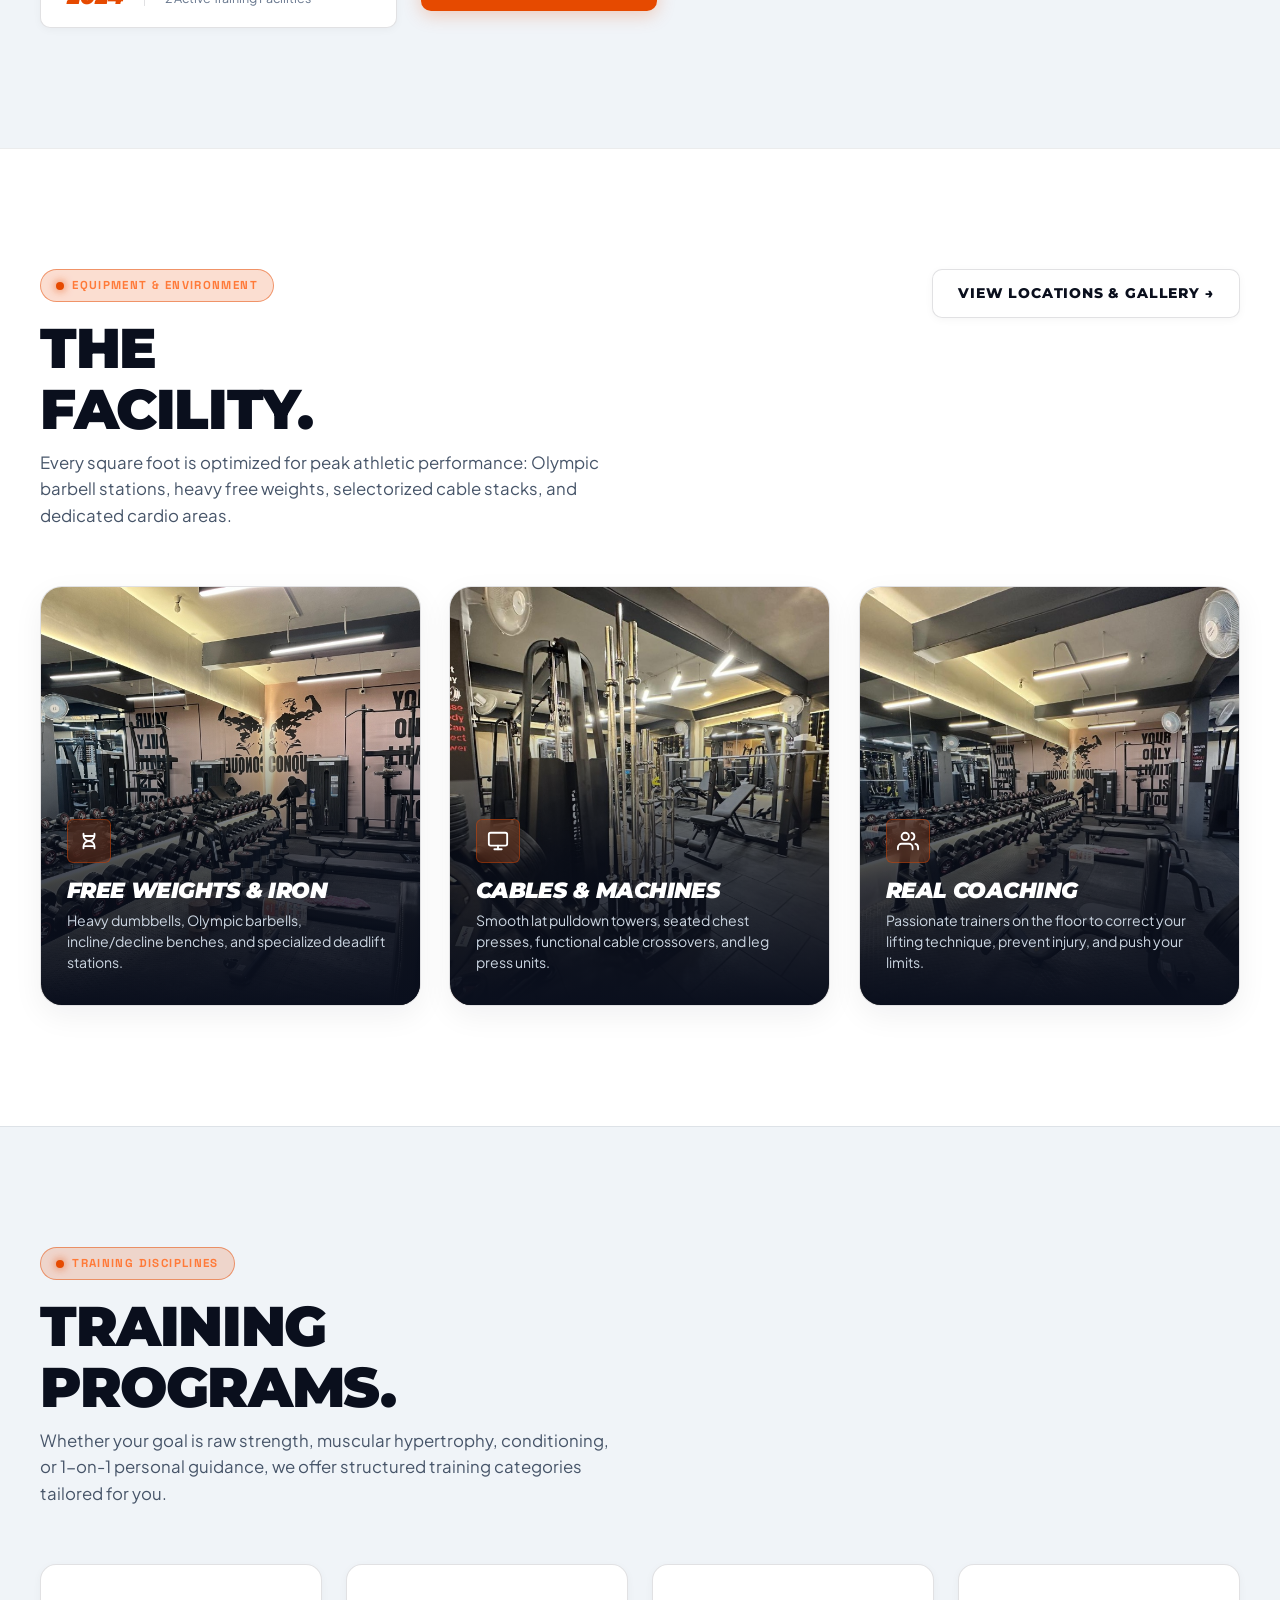
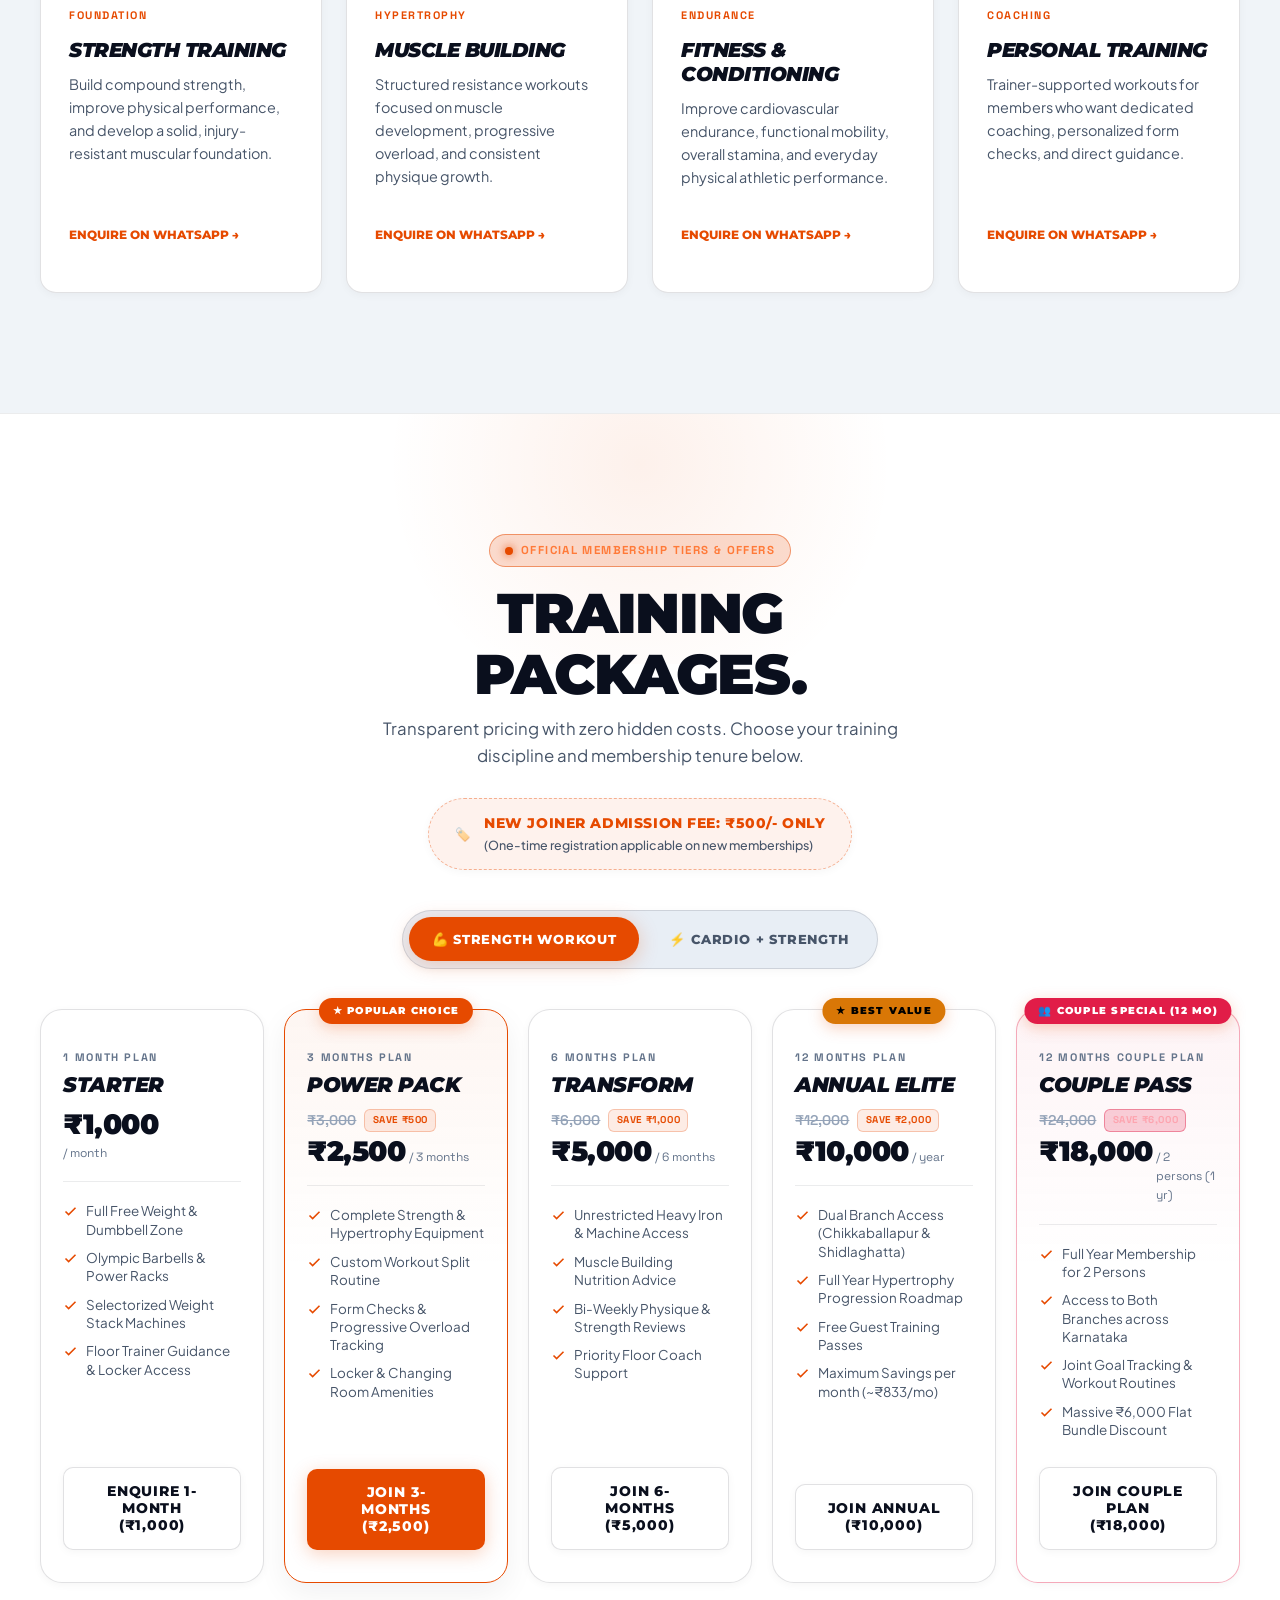
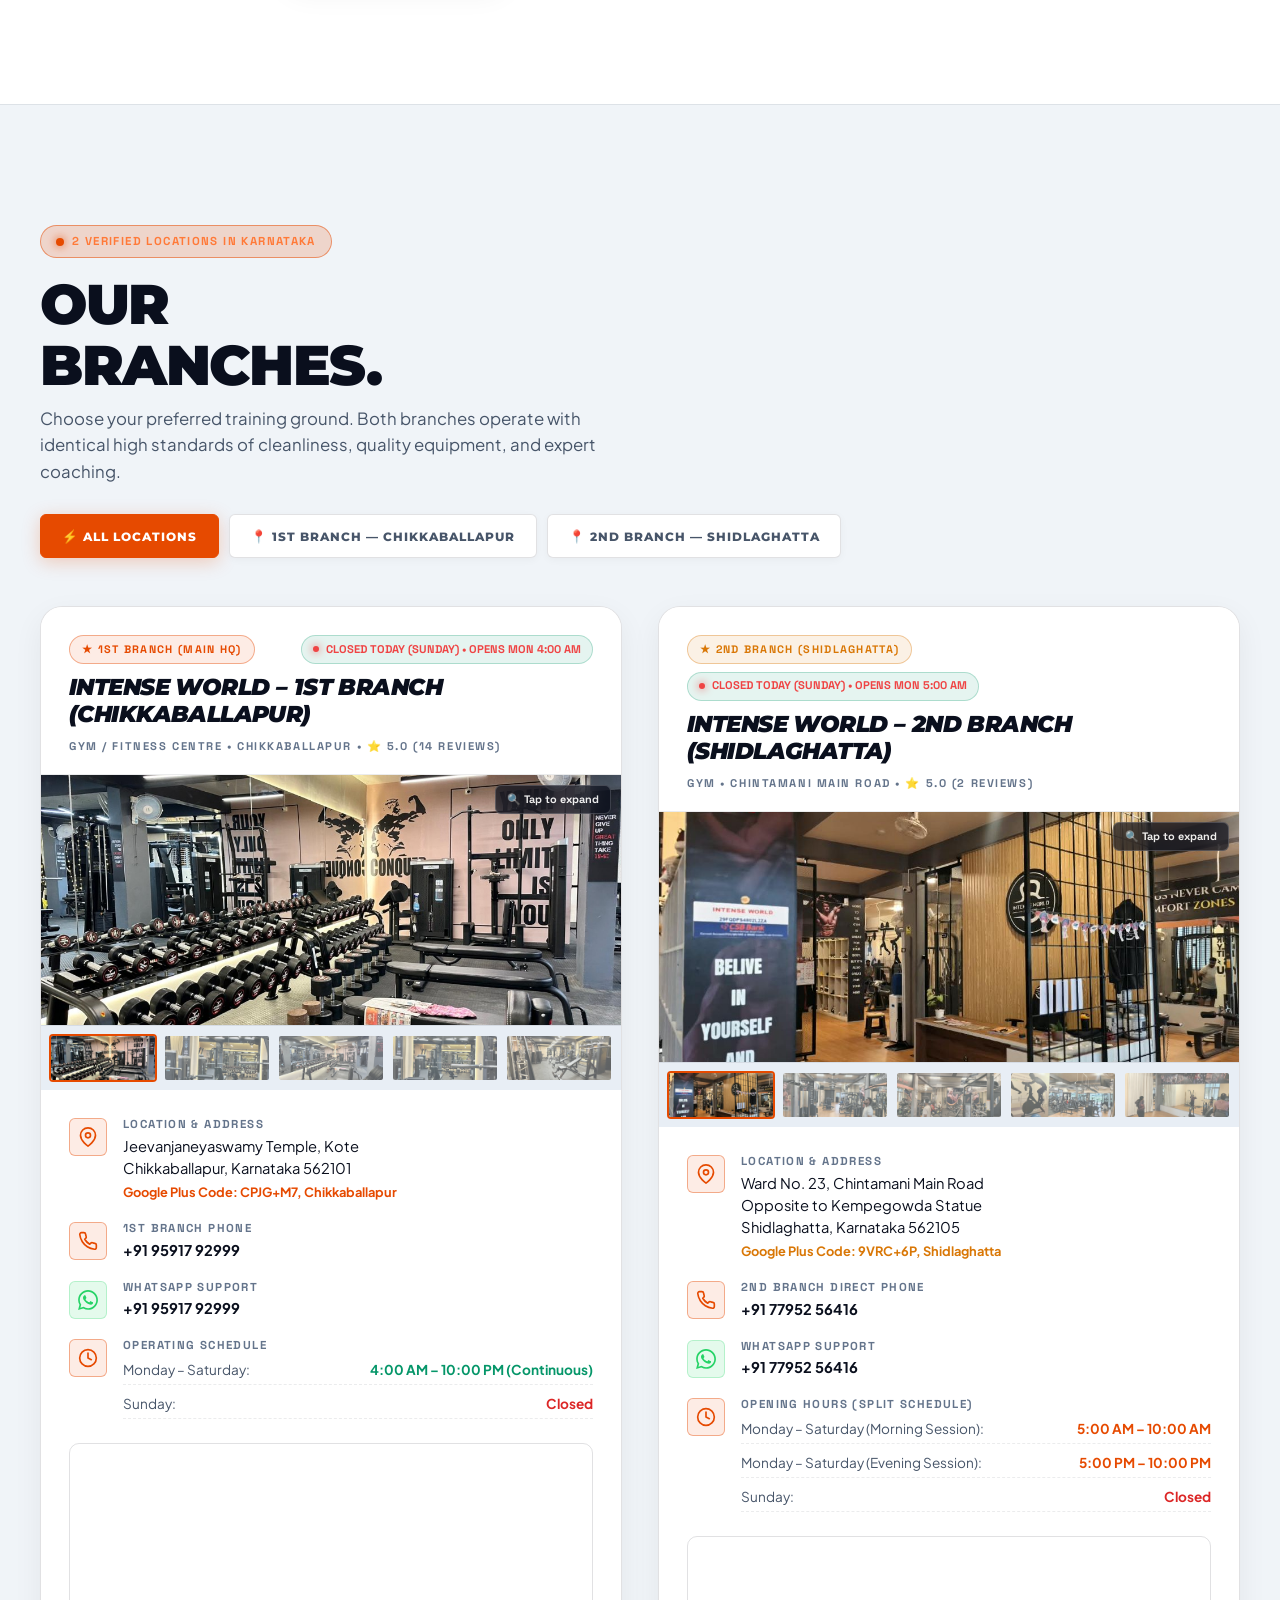
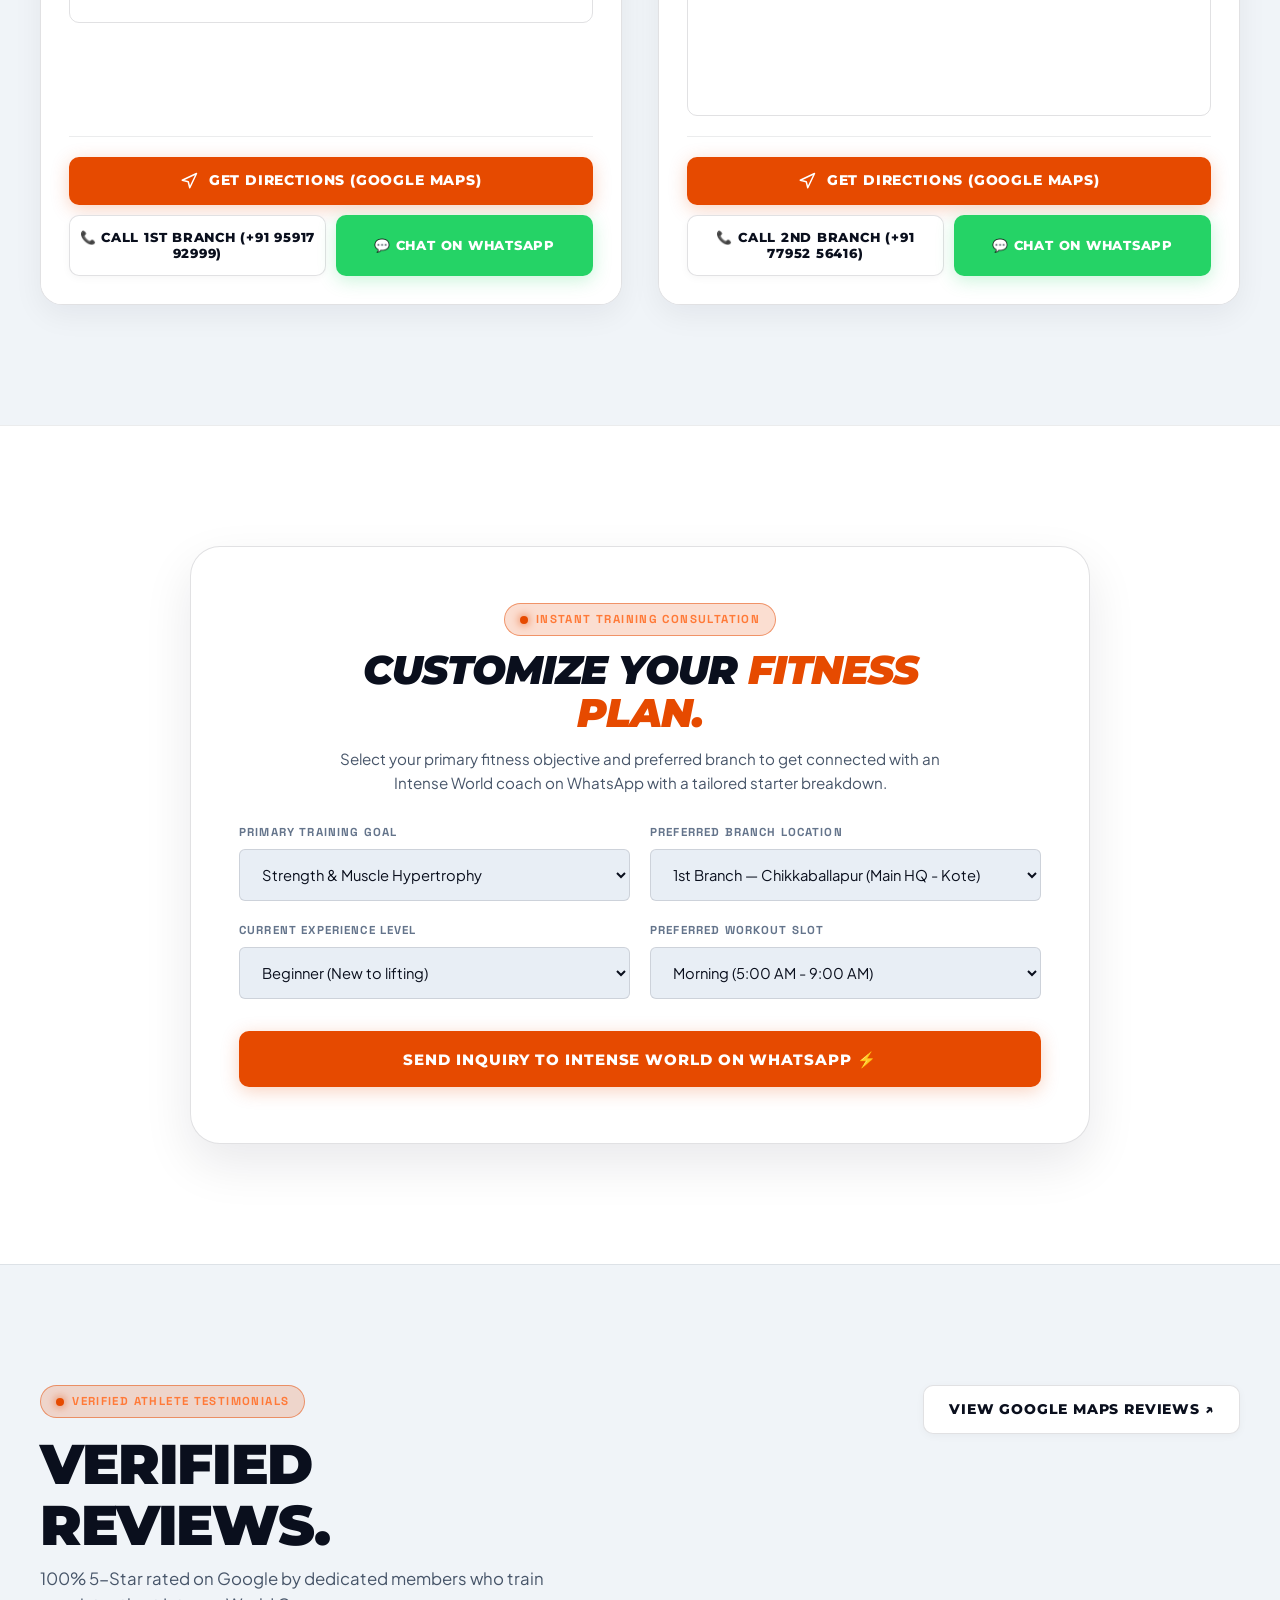
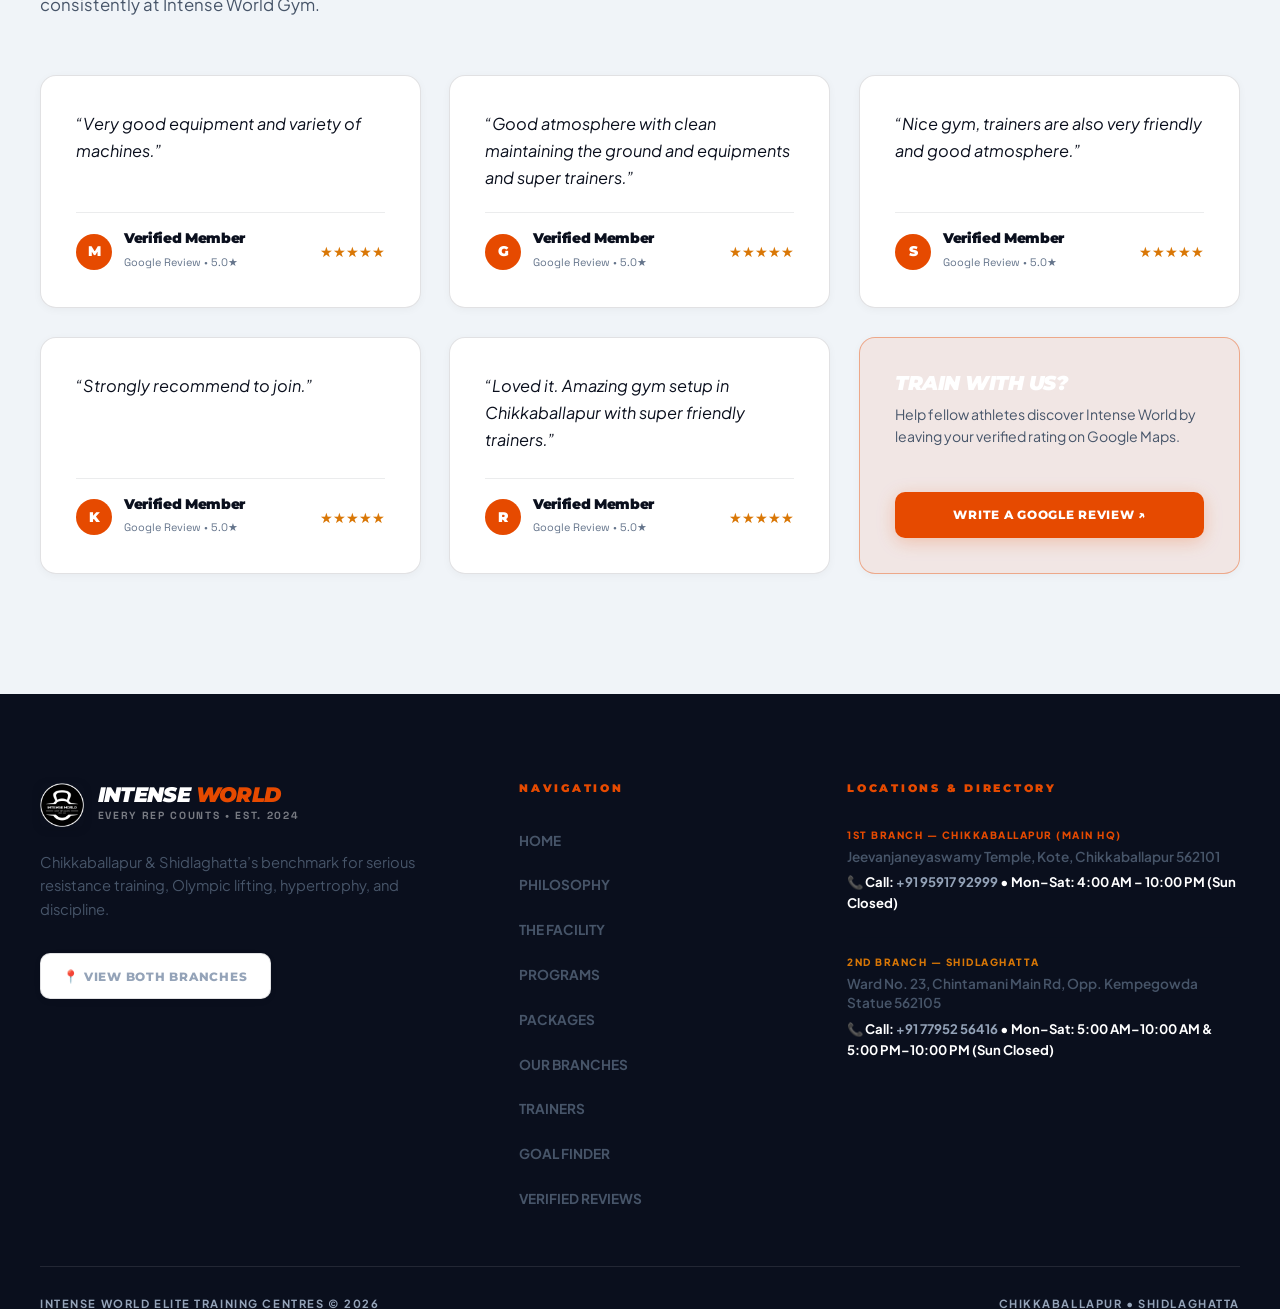
==== commit b161b924: "update: update branch contact/WhatsApp numbers and remove trainer Deepu" ====
--- a/index.html
+++ b/index.html
@@ -45,7 +45,7 @@
         "@id": "https://intenseworldgym.com/#chikkaballapur",
         "name": "Intense World Gym - Main Branch (1st Branch)",
         "image": "https://intenseworldgym.com/assets/logo.png",
-        "telephone": "+918618932114",
+        "telephone": "+919591792999",
         "priceRange": "₹₹",
         "address": {
           "@type": "PostalAddress",
@@ -80,7 +80,7 @@
         "@id": "https://intenseworldgym.com/#shidlaghatta",
         "name": "Intense World Gym - Second Branch (2nd Branch)",
         "image": "https://intenseworldgym.com/assets/logo.png",
-        "telephone": "+917019474149",
+        "telephone": "+917795256416",
         "priceRange": "₹₹",
         "address": {
           "@type": "PostalAddress",
@@ -1034,7 +1034,7 @@
                 </div>
                 <div class="branch-info-content">
                   <h5>1st Branch Phone</h5>
-                  <p><a href="tel:+918618932114">+91 86189 32114</a></p>
+                  <p><a href="tel:+919591792999">+91 95917 92999</a></p>
                 </div>
               </div>
 
@@ -1044,7 +1044,7 @@
                 </div>
                 <div class="branch-info-content">
                   <h5>WhatsApp Support</h5>
-                  <p><a href="https://wa.me/918618932114?text=Hello%20Intense%20World%2C%20I%20would%20like%20to%20know%20more%20about%20the%201st%20Branch%20(Chikkaballapur)." target="_blank" rel="noopener noreferrer">+91 861 893 2114</a></p>
+                  <p><a href="https://wa.me/919591792999?text=Hello%20Intense%20World%2C%20I%20would%20like%20to%20know%20more%20about%20the%201st%20Branch%20(Chikkaballapur)." target="_blank" rel="noopener noreferrer">+91 95917 92999</a></p>
                 </div>
               </div>
 
@@ -1077,10 +1077,10 @@
                   GET DIRECTIONS (GOOGLE MAPS)
                 </a>
                 <div class="branch-btn-subgroup">
-                  <a href="tel:+918618932114" class="btn-cult btn-cult-outline" style="font-size: 0.8rem; padding: 0.85rem 0.5rem;">
-                    📞 CALL 1ST BRANCH (+91 86189 32114)
+                  <a href="tel:+919591792999" class="btn-cult btn-cult-outline" style="font-size: 0.8rem; padding: 0.85rem 0.5rem;">
+                    📞 CALL 1ST BRANCH (+91 95917 92999)
                   </a>
-                  <a href="https://wa.me/918618932114?text=Hello%20Intense%20World%2C%20I%20would%20like%20to%20know%20more%20about%20the%201st%20Branch%20(Chikkaballapur)." target="_blank" rel="noopener noreferrer" class="btn-cult btn-cult-whatsapp" style="font-size: 0.8rem; padding: 0.85rem 0.5rem;">
+                  <a href="https://wa.me/919591792999?text=Hello%20Intense%20World%2C%20I%20would%20like%20to%20know%20more%20about%20the%201st%20Branch%20(Chikkaballapur)." target="_blank" rel="noopener noreferrer" class="btn-cult btn-cult-whatsapp" style="font-size: 0.8rem; padding: 0.85rem 0.5rem;">
                     💬 CHAT ON WHATSAPP
                   </a>
                 </div>
@@ -1152,7 +1152,7 @@
                 </div>
                 <div class="branch-info-content">
                   <h5>2nd Branch Direct Phone</h5>
-                  <p><a href="tel:+917019474149">+91 70194 74149</a></p>
+                  <p><a href="tel:+917795256416">+91 77952 56416</a></p>
                 </div>
               </div>
 
@@ -1162,7 +1162,7 @@
                 </div>
                 <div class="branch-info-content">
                   <h5>WhatsApp Support</h5>
-                  <p><a href="https://wa.me/917019474149?text=Hello%20Intense%20World%2C%20I%20would%20like%20to%20know%20more%20about%20the%202nd%20Branch%20(Shidlaghatta)." target="_blank" rel="noopener noreferrer">+91 70194 74149</a></p>
+                  <p><a href="https://wa.me/917795256416?text=Hello%20Intense%20World%2C%20I%20would%20like%20to%20know%20more%20about%20the%202nd%20Branch%20(Shidlaghatta)." target="_blank" rel="noopener noreferrer">+91 77952 56416</a></p>
                 </div>
               </div>
 
@@ -1196,10 +1196,10 @@
                   GET DIRECTIONS (GOOGLE MAPS)
                 </a>
                 <div class="branch-btn-subgroup">
-                  <a href="tel:+917019474149" class="btn-cult btn-cult-outline" style="font-size: 0.8rem; padding: 0.85rem 0.5rem;">
-                    📞 CALL 2ND BRANCH (+91 70194 74149)
+                  <a href="tel:+917795256416" class="btn-cult btn-cult-outline" style="font-size: 0.8rem; padding: 0.85rem 0.5rem;">
+                    📞 CALL 2ND BRANCH (+91 77952 56416)
                   </a>
-                  <a href="https://wa.me/917019474149?text=Hello%20Intense%20World%2C%20I%20would%20like%20to%20know%20more%20about%20the%202nd%20Branch%20(Shidlaghatta)." target="_blank" rel="noopener noreferrer" class="btn-cult btn-cult-whatsapp" style="font-size: 0.8rem; padding: 0.85rem 0.5rem;">
+                  <a href="https://wa.me/917795256416?text=Hello%20Intense%20World%2C%20I%20would%20like%20to%20know%20more%20about%20the%202nd%20Branch%20(Shidlaghatta)." target="_blank" rel="noopener noreferrer" class="btn-cult btn-cult-whatsapp" style="font-size: 0.8rem; padding: 0.85rem 0.5rem;">
                     💬 CHAT ON WHATSAPP
                   </a>
                 </div>
@@ -1462,12 +1462,12 @@
             <div>
               <p style="font-size: 10px; text-transform: uppercase; letter-spacing: 0.15em; color: var(--accent); margin-bottom: 0.25rem; font-weight: 900;">1ST BRANCH — CHIKKABALLAPUR (MAIN HQ)</p>
               <p style="font-size: 0.85rem; font-weight: 600; color: var(--text-secondary); line-height: 1.4;">Jeevanjaneyaswamy Temple, Kote, Chikkaballapur 562101</p>
-              <p style="font-size: 0.82rem; color: #FFFFFF; font-weight: 700; margin-top: 0.35rem;">📞 Call: <a href="tel:+918618932114">+91 86189 32114</a> • Mon–Sat: 4:00 AM – 10:00 PM (Sun Closed)</p>
+              <p style="font-size: 0.82rem; color: #FFFFFF; font-weight: 700; margin-top: 0.35rem;">📞 Call: <a href="tel:+919591792999">+91 95917 92999</a> • Mon–Sat: 4:00 AM – 10:00 PM (Sun Closed)</p>
             </div>
             <div style="padding-top: 1rem; border-top: 1px solid var(--border-subtle);">
               <p style="font-size: 10px; text-transform: uppercase; letter-spacing: 0.15em; color: var(--gold); margin-bottom: 0.25rem; font-weight: 900;">2ND BRANCH — SHIDLAGHATTA</p>
               <p style="font-size: 0.85rem; font-weight: 600; color: var(--text-secondary); line-height: 1.4;">Ward No. 23, Chintamani Main Rd, Opp. Kempegowda Statue 562105</p>
-              <p style="font-size: 0.82rem; color: #FFFFFF; font-weight: 700; margin-top: 0.35rem;">📞 Call: <a href="tel:+917019474149">+91 70194 74149</a> • Mon–Sat: 5:00 AM–10:00 AM & 5:00 PM–10:00 PM (Sun Closed)</p>
+              <p style="font-size: 0.82rem; color: #FFFFFF; font-weight: 700; margin-top: 0.35rem;">📞 Call: <a href="tel:+917795256416">+91 77952 56416</a> • Mon–Sat: 5:00 AM–10:00 AM & 5:00 PM–10:00 PM (Sun Closed)</p>
             </div>
           </div>
         </div>
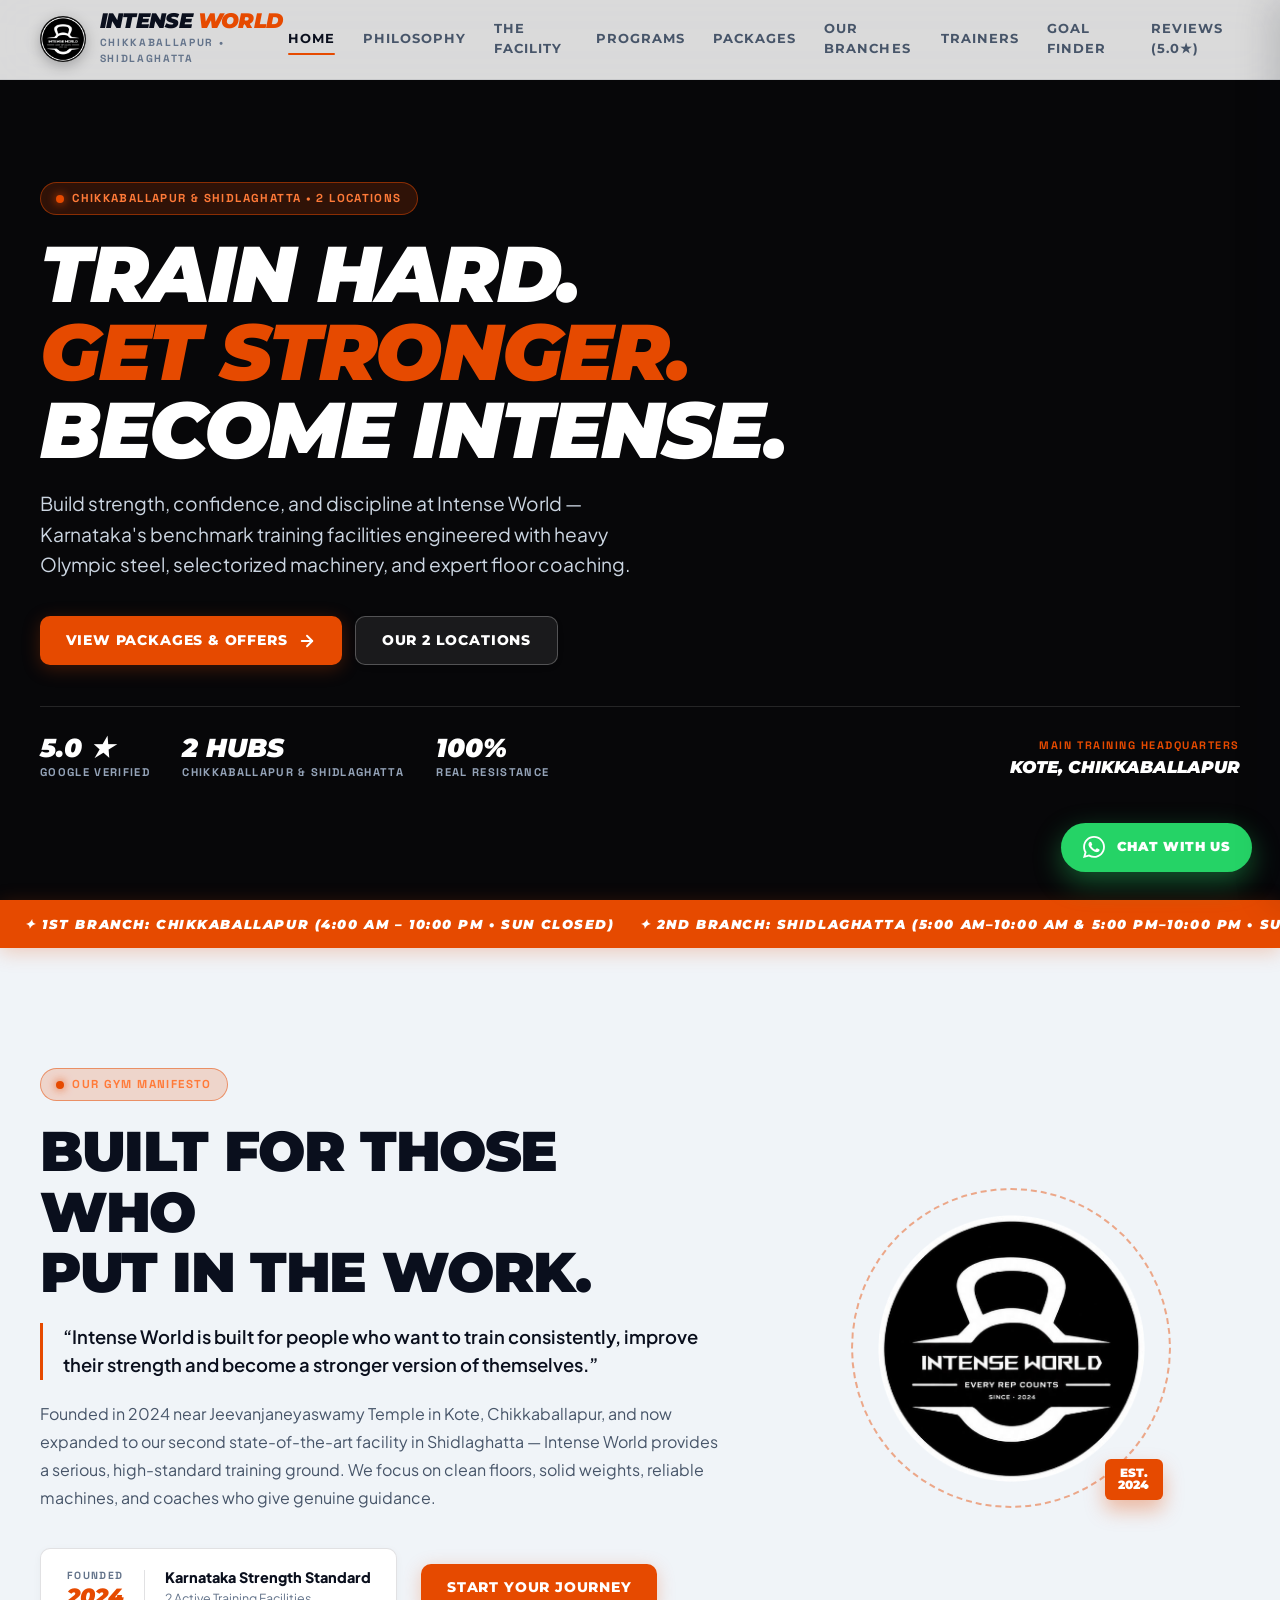
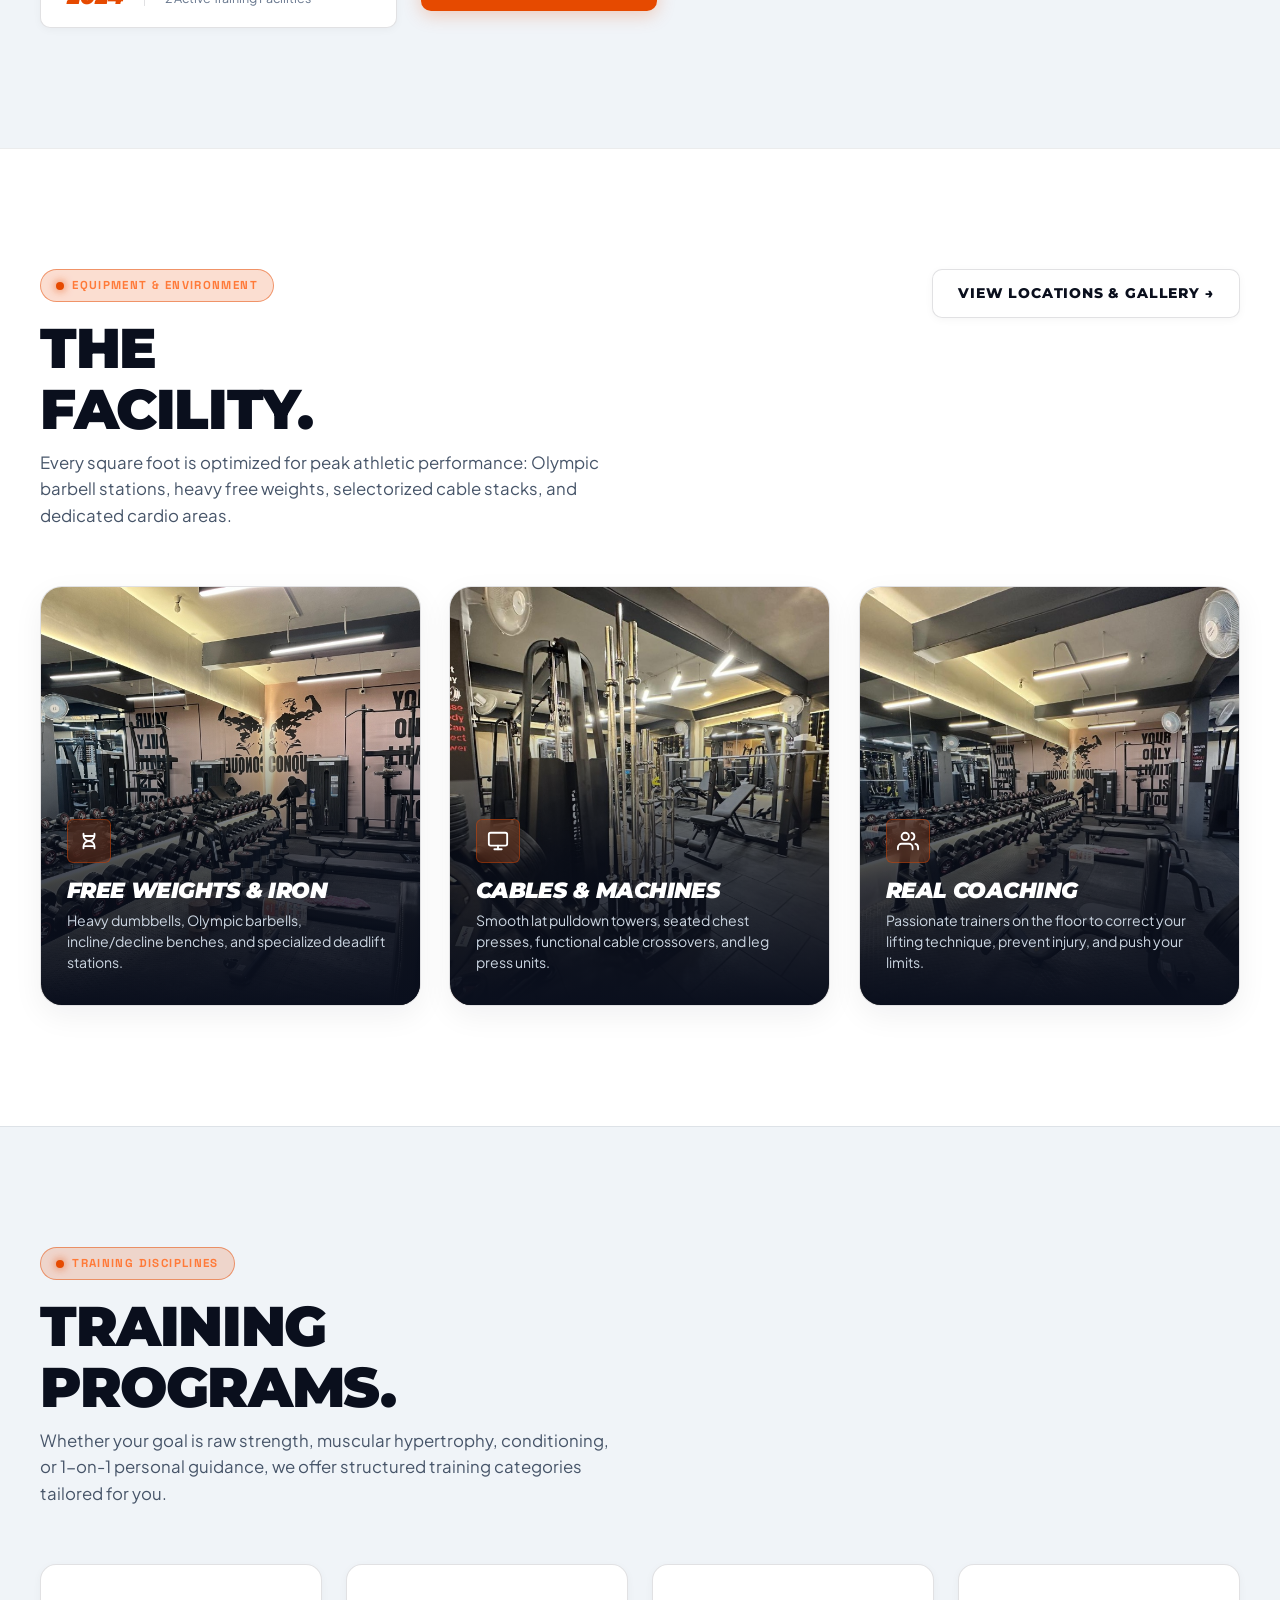
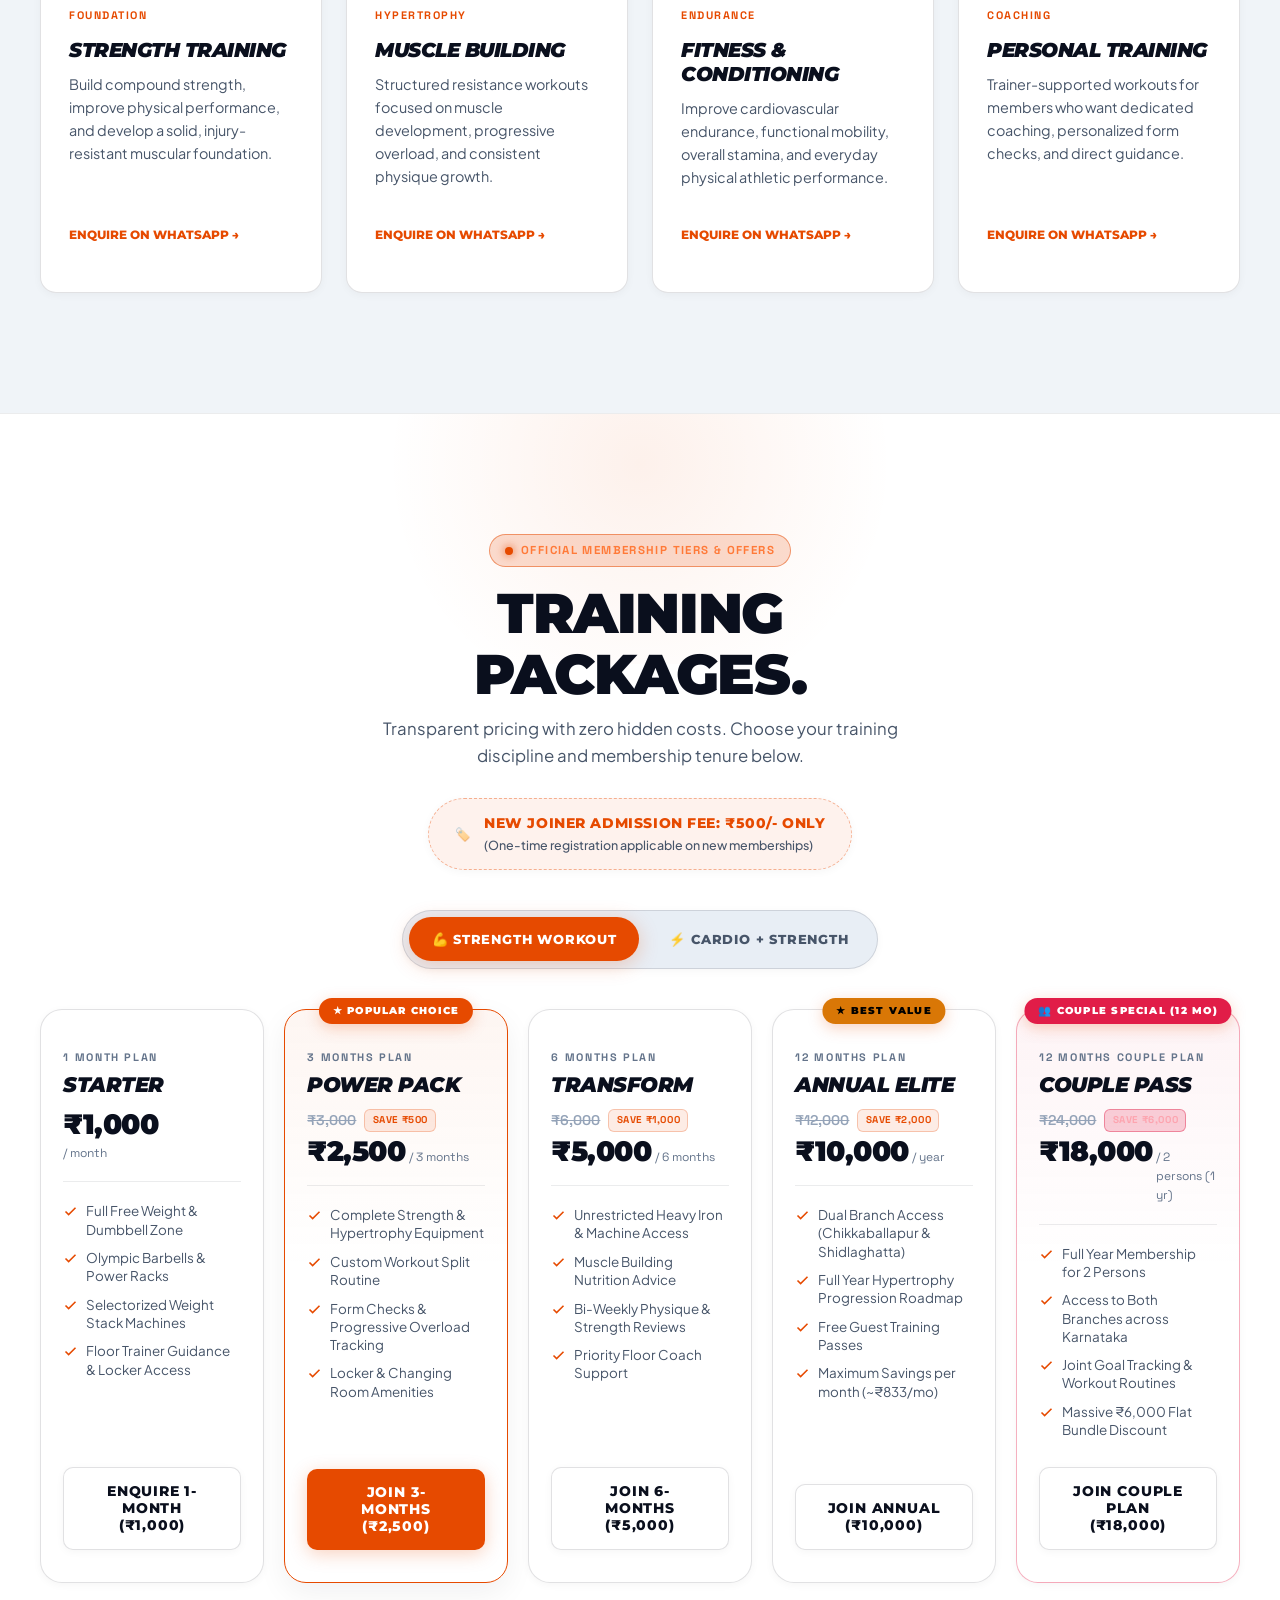
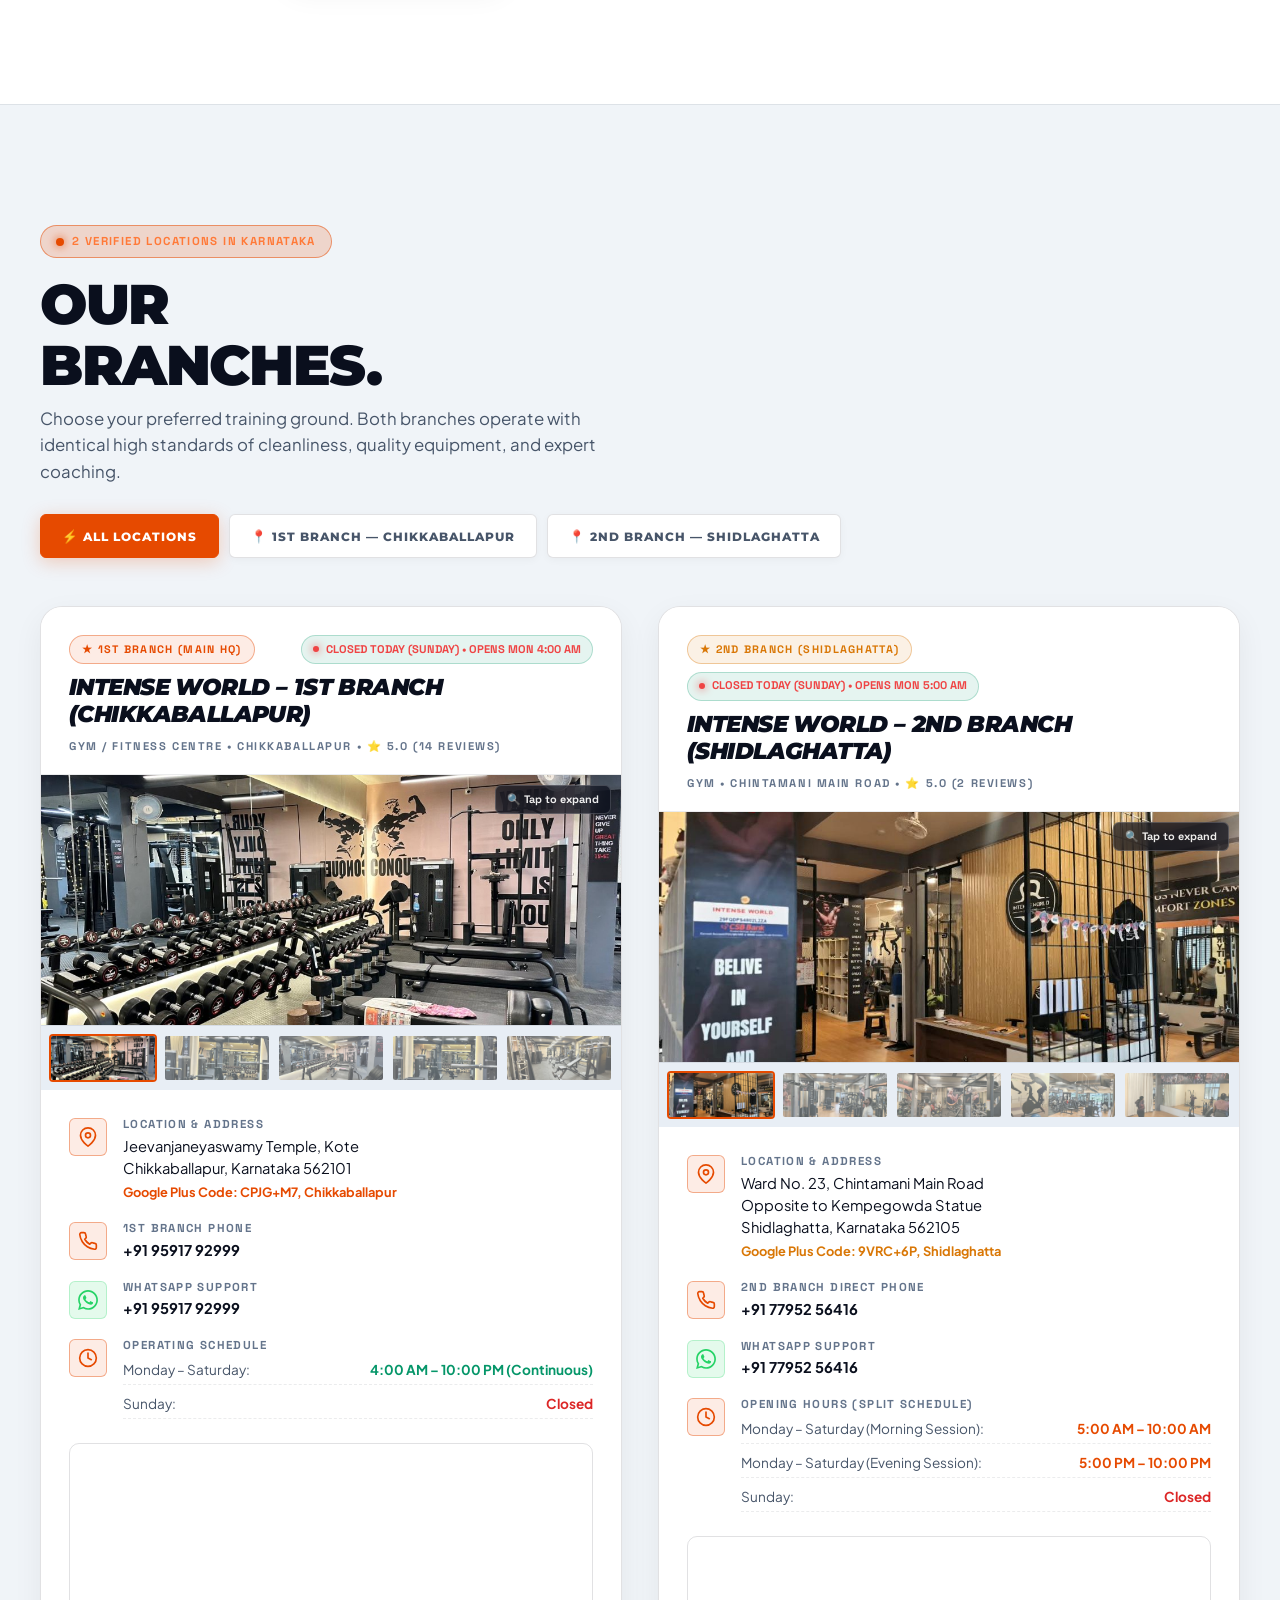
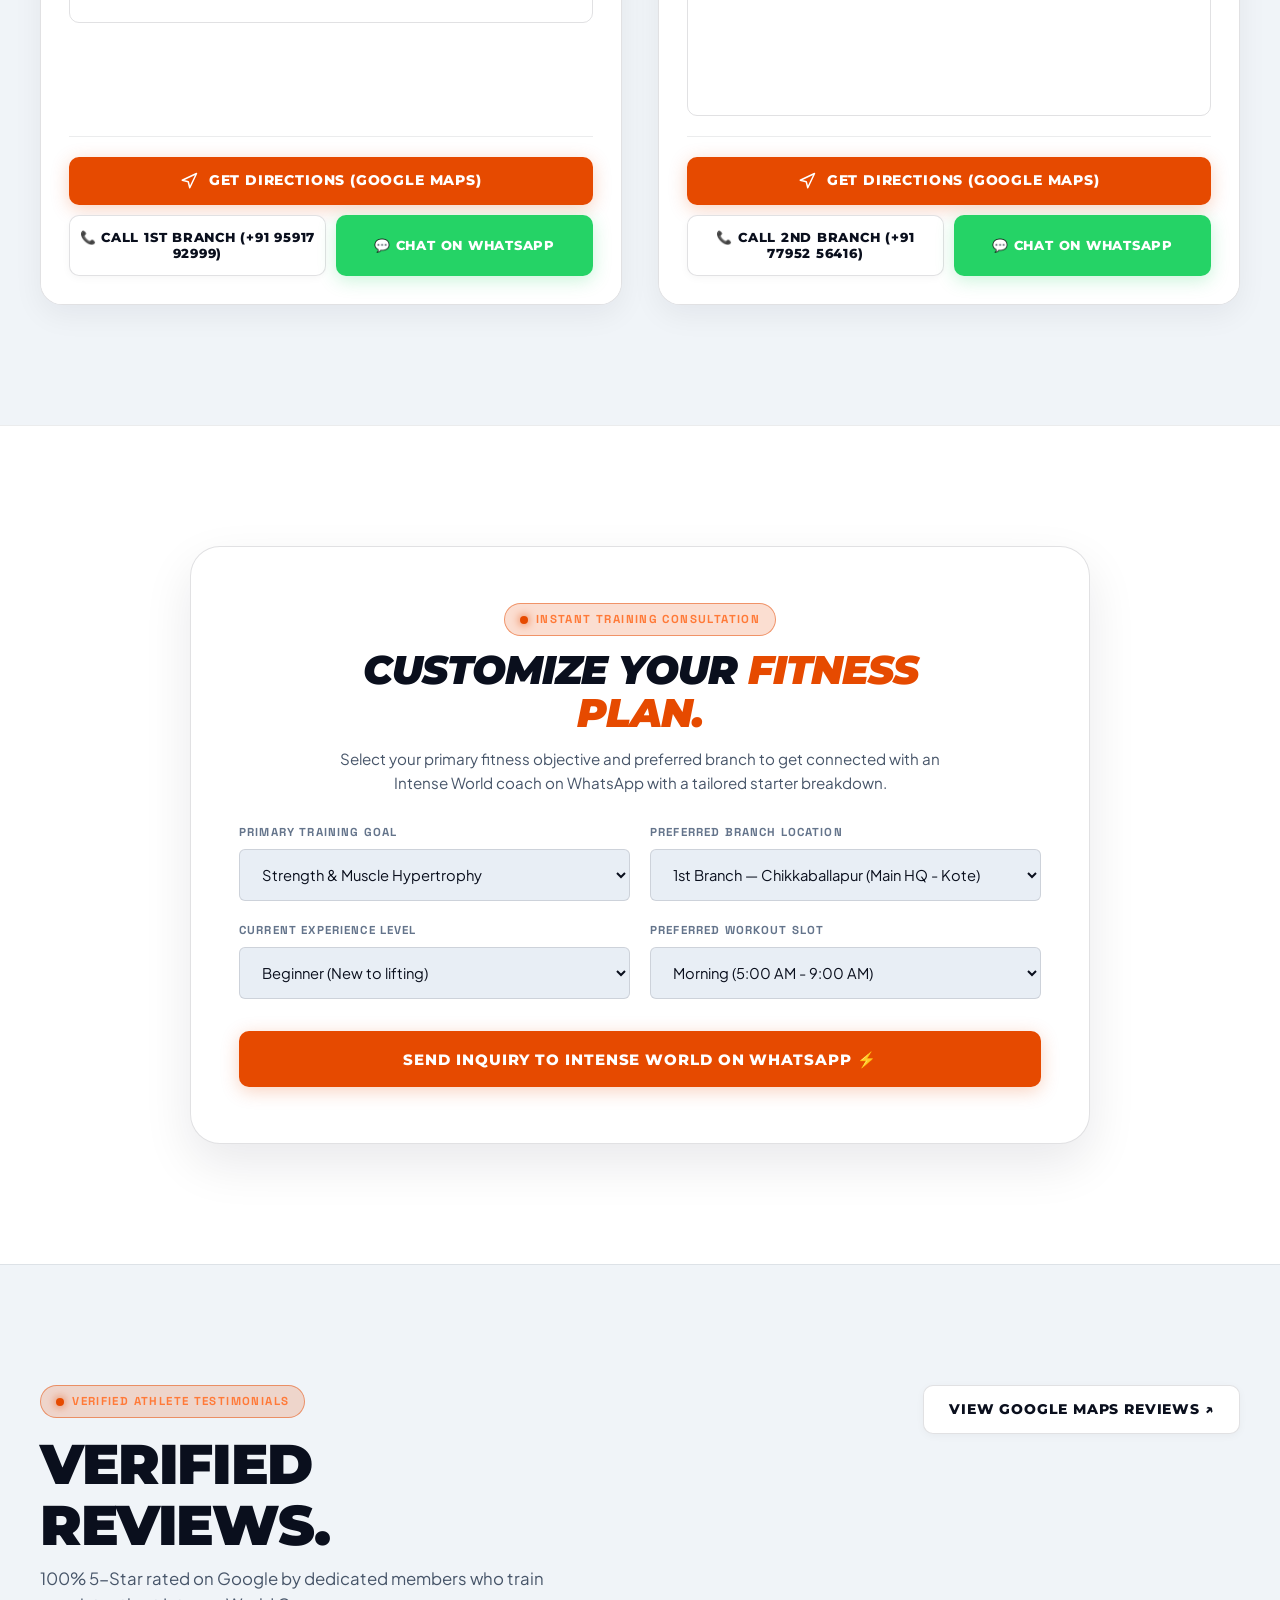
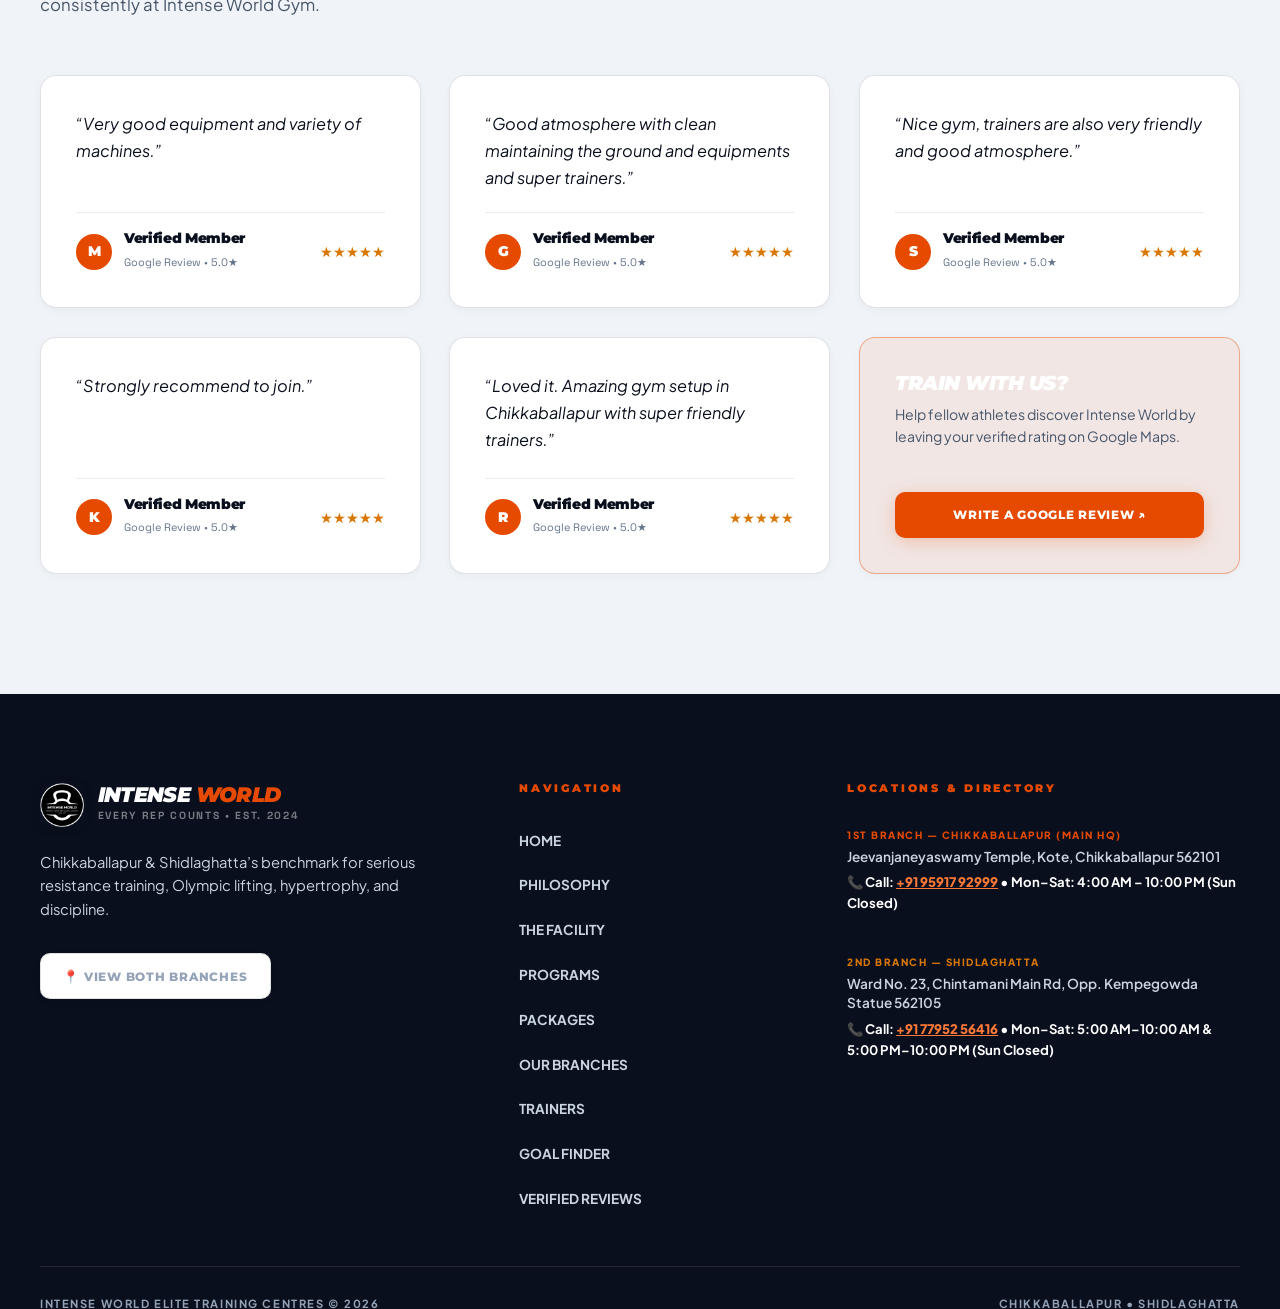
==== commit cfb4aec7: "perf & a11y: resolve PageSpeed Insights audits, eliminate render blocking fonts, forced reflows, and" ====
--- a/index.html
+++ b/index.html
@@ -120,6 +120,11 @@
   }
   </script>
 
+  <!-- Google Fonts Preconnect & Stylesheet -->
+  <link rel="preconnect" href="https://fonts.googleapis.com">
+  <link rel="preconnect" href="https://fonts.gstatic.com" crossorigin>
+  <link rel="stylesheet" href="https://fonts.googleapis.com/css2?family=Montserrat:ital,wght@0,400;0,500;0,600;0,700;0,800;0,900;1,700;1,800;1,900&family=Plus+Jakarta+Sans:wght@400;500;600;700;800&family=Space+Grotesk:wght@600;700&display=swap">
+
   <!-- Main Stylesheet -->
   <link rel="stylesheet" href="styles.css">
 </head>
@@ -195,8 +200,9 @@
          ========================================================== -->
     <section class="hero-section" id="home">
       <div class="hero-video-wrap">
-        <video autoplay muted loop playsinline class="hero-video" preload="auto">
+        <video autoplay muted loop playsinline class="hero-video" preload="metadata" aria-label="Intense World Gym athletic training footage background">
           <source src="assets/hero-bg-v2.mp4" type="video/mp4">
+          <track kind="captions" srclang="en" label="English" default>
         </video>
         <div class="hero-gradient-left"></div>
         <div class="hero-gradient-vertical"></div>
@@ -425,10 +431,10 @@
           <div class="program-card-box fade-in-up">
             <div>
               <span class="program-type-tag">FOUNDATION</span>
-              <h4>STRENGTH TRAINING</h4>
+              <h3>STRENGTH TRAINING</h3>
               <p>Build compound strength, improve physical performance, and develop a solid, injury-resistant muscular foundation.</p>
             </div>
-            <a href="https://wa.me/918618932114?text=Hello%20Intense%20World%2C%20I%20am%20interested%20in%20Strength%20Training." target="_blank" rel="noopener noreferrer">
+            <a href="https://wa.me/918618932114?text=Hello%20Intense%20World%2C%20I%20am%20interested%20in%20Strength%20Training." target="_blank" rel="noopener noreferrer" aria-label="Enquire about Strength Training Program on WhatsApp">
               ENQUIRE ON WHATSAPP →
             </a>
           </div>
@@ -436,10 +442,10 @@
           <div class="program-card-box fade-in-up">
             <div>
               <span class="program-type-tag">HYPERTROPHY</span>
-              <h4>MUSCLE BUILDING</h4>
+              <h3>MUSCLE BUILDING</h3>
               <p>Structured resistance workouts focused on muscle development, progressive overload, and consistent physique growth.</p>
             </div>
-            <a href="https://wa.me/918618932114?text=Hello%20Intense%20World%2C%20I%20am%20interested%20in%20Muscle%20Building." target="_blank" rel="noopener noreferrer">
+            <a href="https://wa.me/918618932114?text=Hello%20Intense%20World%2C%20I%20am%20interested%20in%20Muscle%20Building." target="_blank" rel="noopener noreferrer" aria-label="Enquire about Muscle Building Program on WhatsApp">
               ENQUIRE ON WHATSAPP →
             </a>
           </div>
@@ -447,10 +453,10 @@
           <div class="program-card-box fade-in-up">
             <div>
               <span class="program-type-tag">ENDURANCE</span>
-              <h4>FITNESS & CONDITIONING</h4>
+              <h3>FITNESS & CONDITIONING</h3>
               <p>Improve cardiovascular endurance, functional mobility, overall stamina, and everyday physical athletic performance.</p>
             </div>
-            <a href="https://wa.me/918618932114?text=Hello%20Intense%20World%2C%20I%20am%20interested%20in%20Fitness%20and%20Conditioning." target="_blank" rel="noopener noreferrer">
+            <a href="https://wa.me/918618932114?text=Hello%20Intense%20World%2C%20I%20am%20interested%20in%20Fitness%20and%20Conditioning." target="_blank" rel="noopener noreferrer" aria-label="Enquire about Fitness and Conditioning Program on WhatsApp">
               ENQUIRE ON WHATSAPP →
             </a>
           </div>
@@ -458,10 +464,10 @@
           <div class="program-card-box fade-in-up">
             <div>
               <span class="program-type-tag">COACHING</span>
-              <h4>PERSONAL TRAINING</h4>
+              <h3>PERSONAL TRAINING</h3>
               <p>Trainer-supported workouts for members who want dedicated coaching, personalized form checks, and direct guidance.</p>
             </div>
-            <a href="https://wa.me/918618932114?text=Hello%20Intense%20World%2C%20I%20am%20interested%20in%20Personal%20Training." target="_blank" rel="noopener noreferrer">
+            <a href="https://wa.me/918618932114?text=Hello%20Intense%20World%2C%20I%20am%20interested%20in%20Personal%20Training." target="_blank" rel="noopener noreferrer" aria-label="Enquire about Personal Training Program on WhatsApp">
               ENQUIRE ON WHATSAPP →
             </a>
           </div>
@@ -497,11 +503,11 @@
           </div>
 
           <!-- Package Category Selector Tabs -->
-          <div class="package-plan-switcher" role="tablist">
-            <button type="button" class="package-tab-btn active" id="tabBtnStrength" data-package-tab="strength">
+          <div class="package-plan-switcher" role="tablist" aria-label="Membership Package Categories">
+            <button type="button" class="package-tab-btn active" id="tabBtnStrength" data-package-tab="strength" role="tab" aria-selected="true" aria-controls="packageGridStrength">
               💪 STRENGTH WORKOUT
             </button>
-            <button type="button" class="package-tab-btn" id="tabBtnCardio" data-package-tab="cardio">
+            <button type="button" class="package-tab-btn" id="tabBtnCardio" data-package-tab="cardio" role="tab" aria-selected="false" aria-controls="packageGridCardio">
               ⚡ CARDIO + STRENGTH
             </button>
           </div>
@@ -510,7 +516,7 @@
         <!-- ==========================================
              TAB 1: STRENGTH WORKOUT PACKAGES
              ========================================== -->
-        <div class="packages-grid package-tab-content active" id="packageGridStrength">
+        <div class="packages-grid package-tab-content active" id="packageGridStrength" role="tabpanel" aria-labelledby="tabBtnStrength">
           <!-- 1 Month Strength -->
           <div class="package-card fade-in-up">
             <div>
@@ -727,7 +733,7 @@
         <!-- ==========================================
              TAB 2: CARDIO + STRENGTH PACKAGES
              ========================================== -->
-        <div class="packages-grid package-tab-content" id="packageGridCardio" style="display: none;">
+        <div class="packages-grid package-tab-content" id="packageGridCardio" role="tabpanel" aria-labelledby="tabBtnCardio" style="display: none;">
           <!-- 1 Month Cardio + Strength -->
           <div class="package-card fade-in-up">
             <div>
@@ -963,7 +969,7 @@
           </p>
 
           <!-- Branch Filter Controls -->
-          <div class="branch-tab-control" role="tablist">
+          <div class="branch-tab-control" role="group" aria-label="Filter Gym Branches">
             <button type="button" class="branch-tab-btn active" data-filter="all">⚡ ALL LOCATIONS</button>
             <button type="button" class="branch-tab-btn" data-filter="chikkaballapur">📍 1ST BRANCH — CHIKKABALLAPUR</button>
             <button type="button" class="branch-tab-btn" data-filter="shidlaghatta">📍 2ND BRANCH — SHIDLAGHATTA</button>
@@ -1019,7 +1025,7 @@
                   <svg width="20" height="20" viewBox="0 0 24 24" fill="none" stroke="currentColor" stroke-width="2" stroke-linecap="round" stroke-linejoin="round"><path d="M21 10c0 7-9 13-9 13s-9-6-9-13a9 9 0 0 1 18 0z"></path><circle cx="12" cy="10" r="3"></circle></svg>
                 </div>
                 <div class="branch-info-content">
-                  <h5>Location & Address</h5>
+                  <h4>Location & Address</h4>
                   <address>
                     Jeevanjaneyaswamy Temple, Kote<br>
                     Chikkaballapur, Karnataka 562101
@@ -1033,7 +1039,7 @@
                   <svg width="20" height="20" viewBox="0 0 24 24" fill="none" stroke="currentColor" stroke-width="2" stroke-linecap="round" stroke-linejoin="round"><path d="M22 16.92v3a2 2 0 0 1-2.18 2 19.79 19.79 0 0 1-8.63-3.07 19.5 19.5 0 0 1-6-6 19.79 19.79 0 0 1-3.07-8.67A2 2 0 0 1 4.11 2h3a2 2 0 0 1 2 1.72 12.84 12.84 0 0 0 .7 2.81 2 2 0 0 1-.45 2.11L8.09 9.91a16 16 0 0 0 6 6l1.27-1.27a2 2 0 0 1 2.11-.45 12.84 12.84 0 0 0 2.81.7A2 2 0 0 1 22 16.92z"></path></svg>
                 </div>
                 <div class="branch-info-content">
-                  <h5>1st Branch Phone</h5>
+                  <h4>1st Branch Phone</h4>
                   <p><a href="tel:+919591792999">+91 95917 92999</a></p>
                 </div>
               </div>
@@ -1043,7 +1049,7 @@
                   <svg width="20" height="20" viewBox="0 0 24 24" fill="currentColor"><path d="M.057 24l1.687-6.163c-1.041-1.804-1.588-3.849-1.587-5.946.003-6.556 5.338-11.891 11.893-11.891 3.181.001 6.167 1.24 8.413 3.488 2.245 2.248 3.481 5.236 3.48 8.414-.003 6.557-5.338 11.892-11.893 11.892-1.99-.001-3.951-.5-5.688-1.448l-6.305 1.654zm6.597-3.807c1.676.995 3.276 1.591 5.392 1.592 5.448 0 9.886-4.434 9.889-9.885.002-5.462-4.415-9.89-9.881-9.892-5.452 0-9.887 4.434-9.889 9.884-.001 2.225.651 3.891 1.746 5.634l-.999 3.648 3.742-.981zm11.387-5.464c-.074-.124-.272-.198-.57-.347-.297-.149-1.758-.868-2.031-.967-.272-.099-.47-.149-.669.149-.198.297-.768.967-.941 1.165-.173.198-.347.223-.644.074-.297-.149-1.255-.462-2.39-1.475-.883-.788-1.48-1.761-1.653-2.059-.173-.297-.018-.458.13-.606.134-.133.297-.347.446-.521.151-.172.2-.296.3-.495.099-.198.05-.372-.025-.521-.075-.148-.669-1.611-.916-2.206-.242-.579-.487-.501-.669-.51l-.57-.01c-.198 0-.52.074-.792.372s-1.04 1.016-1.04 2.479 1.065 2.876 1.213 3.074c.149.198 2.095 3.2 5.076 4.487.709.306 1.263.489 1.694.626.712.226 1.36.194 1.872.118.571-.085 1.758-.719 2.006-1.413.248-.695.248-1.29.173-1.414z"/></svg>
                 </div>
                 <div class="branch-info-content">
-                  <h5>WhatsApp Support</h5>
+                  <h4>WhatsApp Support</h4>
                   <p><a href="https://wa.me/919591792999?text=Hello%20Intense%20World%2C%20I%20would%20like%20to%20know%20more%20about%20the%201st%20Branch%20(Chikkaballapur)." target="_blank" rel="noopener noreferrer">+91 95917 92999</a></p>
                 </div>
               </div>
@@ -1053,7 +1059,7 @@
                   <svg width="20" height="20" viewBox="0 0 24 24" fill="none" stroke="currentColor" stroke-width="2" stroke-linecap="round" stroke-linejoin="round"><circle cx="12" cy="12" r="10"></circle><polyline points="12 6 12 12 16 14"></polyline></svg>
                 </div>
                 <div class="branch-info-content" style="width: 100%;">
-                  <h5>Operating Schedule</h5>
+                  <h4>Operating Schedule</h4>
                   <ul class="branch-hours-list">
                     <li class="branch-hours-item"><span>Monday – Saturday:</span> <span style="color: var(--success); font-weight: 700;">4:00 AM – 10:00 PM (Continuous)</span></li>
                     <li class="branch-hours-item highlight-closed"><span>Sunday:</span> <span style="font-weight: 700;">Closed</span></li>
@@ -1136,7 +1142,7 @@
                   <svg width="20" height="20" viewBox="0 0 24 24" fill="none" stroke="currentColor" stroke-width="2" stroke-linecap="round" stroke-linejoin="round"><path d="M21 10c0 7-9 13-9 13s-9-6-9-13a9 9 0 0 1 18 0z"></path><circle cx="12" cy="10" r="3"></circle></svg>
                 </div>
                 <div class="branch-info-content">
-                  <h5>Location & Address</h5>
+                  <h4>Location & Address</h4>
                   <address>
                     Ward No. 23, Chintamani Main Road<br>
                     Opposite to Kempegowda Statue<br>
@@ -1151,7 +1157,7 @@
                   <svg width="20" height="20" viewBox="0 0 24 24" fill="none" stroke="currentColor" stroke-width="2" stroke-linecap="round" stroke-linejoin="round"><path d="M22 16.92v3a2 2 0 0 1-2.18 2 19.79 19.79 0 0 1-8.63-3.07 19.5 19.5 0 0 1-6-6 19.79 19.79 0 0 1-3.07-8.67A2 2 0 0 1 4.11 2h3a2 2 0 0 1 2 1.72 12.84 12.84 0 0 0 .7 2.81 2 2 0 0 1-.45 2.11L8.09 9.91a16 16 0 0 0 6 6l1.27-1.27a2 2 0 0 1 2.11-.45 12.84 12.84 0 0 0 2.81.7A2 2 0 0 1 22 16.92z"></path></svg>
                 </div>
                 <div class="branch-info-content">
-                  <h5>2nd Branch Direct Phone</h5>
+                  <h4>2nd Branch Direct Phone</h4>
                   <p><a href="tel:+917795256416">+91 77952 56416</a></p>
                 </div>
               </div>
@@ -1161,7 +1167,7 @@
                   <svg width="20" height="20" viewBox="0 0 24 24" fill="currentColor"><path d="M.057 24l1.687-6.163c-1.041-1.804-1.588-3.849-1.587-5.946.003-6.556 5.338-11.891 11.893-11.891 3.181.001 6.167 1.24 8.413 3.488 2.245 2.248 3.481 5.236 3.48 8.414-.003 6.557-5.338 11.892-11.893 11.892-1.99-.001-3.951-.5-5.688-1.448l-6.305 1.654zm6.597-3.807c1.676.995 3.276 1.591 5.392 1.592 5.448 0 9.886-4.434 9.889-9.885.002-5.462-4.415-9.89-9.881-9.892-5.452 0-9.887 4.434-9.889 9.884-.001 2.225.651 3.891 1.746 5.634l-.999 3.648 3.742-.981zm11.387-5.464c-.074-.124-.272-.198-.57-.347-.297-.149-1.758-.868-2.031-.967-.272-.099-.47-.149-.669.149-.198.297-.768.967-.941 1.165-.173.198-.347.223-.644.074-.297-.149-1.255-.462-2.39-1.475-.883-.788-1.48-1.761-1.653-2.059-.173-.297-.018-.458.13-.606.134-.133.297-.347.446-.521.151-.172.2-.296.3-.495.099-.198.05-.372-.025-.521-.075-.148-.669-1.611-.916-2.206-.242-.579-.487-.501-.669-.51l-.57-.01c-.198 0-.52.074-.792.372s-1.04 1.016-1.04 2.479 1.065 2.876 1.213 3.074c.149.198 2.095 3.2 5.076 4.487.709.306 1.263.489 1.694.626.712.226 1.36.194 1.872.118.571-.085 1.758-.719 2.006-1.413.248-.695.248-1.29.173-1.414z"/></svg>
                 </div>
                 <div class="branch-info-content">
-                  <h5>WhatsApp Support</h5>
+                  <h4>WhatsApp Support</h4>
                   <p><a href="https://wa.me/917795256416?text=Hello%20Intense%20World%2C%20I%20would%20like%20to%20know%20more%20about%20the%202nd%20Branch%20(Shidlaghatta)." target="_blank" rel="noopener noreferrer">+91 77952 56416</a></p>
                 </div>
               </div>
@@ -1171,7 +1177,7 @@
                   <svg width="20" height="20" viewBox="0 0 24 24" fill="none" stroke="currentColor" stroke-width="2" stroke-linecap="round" stroke-linejoin="round"><circle cx="12" cy="12" r="10"></circle><polyline points="12 6 12 12 16 14"></polyline></svg>
                 </div>
                 <div class="branch-info-content" style="width: 100%;">
-                  <h5>Opening Hours (Split Schedule)</h5>
+                  <h4>Opening Hours (Split Schedule)</h4>
                   <ul class="branch-hours-list">
                     <li class="branch-hours-item"><span>Monday – Saturday (Morning Session):</span> <span style="font-weight: 700; color: var(--accent);">5:00 AM – 10:00 AM</span></li>
                     <li class="branch-hours-item"><span>Monday – Saturday (Evening Session):</span> <span style="font-weight: 700; color: var(--accent);">5:00 PM – 10:00 PM</span></li>
@@ -1306,7 +1312,7 @@
               <div class="reviewer-meta-left">
                 <div class="reviewer-initial">M</div>
                 <div>
-                  <h5>Verified Member</h5>
+                  <h3>Verified Member</h3>
                   <span>Google Review • 5.0★</span>
                 </div>
               </div>
@@ -1320,7 +1326,7 @@
               <div class="reviewer-meta-left">
                 <div class="reviewer-initial">G</div>
                 <div>
-                  <h5>Verified Member</h5>
+                  <h3>Verified Member</h3>
                   <span>Google Review • 5.0★</span>
                 </div>
               </div>
@@ -1334,7 +1340,7 @@
               <div class="reviewer-meta-left">
                 <div class="reviewer-initial">S</div>
                 <div>
-                  <h5>Verified Member</h5>
+                  <h3>Verified Member</h3>
                   <span>Google Review • 5.0★</span>
                 </div>
               </div>
@@ -1348,7 +1354,7 @@
               <div class="reviewer-meta-left">
                 <div class="reviewer-initial">K</div>
                 <div>
-                  <h5>Verified Member</h5>
+                  <h3>Verified Member</h3>
                   <span>Google Review • 5.0★</span>
                 </div>
               </div>
@@ -1362,7 +1368,7 @@
               <div class="reviewer-meta-left">
                 <div class="reviewer-initial">R</div>
                 <div>
-                  <h5>Verified Member</h5>
+                  <h3>Verified Member</h3>
                   <span>Google Review • 5.0★</span>
                 </div>
               </div>
@@ -1390,7 +1396,7 @@
   <div class="lightbox-modal" id="lightboxModal" role="dialog" aria-modal="true" aria-label="Image Preview">
     <div class="lightbox-content">
       <button type="button" class="lightbox-close" id="lightboxClose" aria-label="Close Lightbox">✕</button>
-      <img id="lightboxImg" src="" alt="Full Resolution Preview">
+      <img id="lightboxImg" src="assets/chikkaballapur-1.jpg" alt="Full Resolution Preview" width="800" height="600">
       <p class="lightbox-caption" id="lightboxCaption"></p>
     </div>
   </div>
@@ -1398,18 +1404,18 @@
   <!-- ==========================================================
        FLOATING WHATSAPP BUTTON
        ========================================================== -->
-  <a href="https://wa.me/918618932114?text=Hello%20Intense%20World%2C%20I%20would%20like%20to%20know%20more%20about%20the%20gym%20and%20membership." target="_blank" rel="noopener noreferrer" class="floating-whatsapp-cult" aria-label="Chat on WhatsApp with Intense World Gym">
+  <a href="https://wa.me/919591792999?text=Hello%20Intense%20World%2C%20I%20would%20like%20to%20know%20more%20about%20the%20gym%20and%20membership." target="_blank" rel="noopener noreferrer" class="floating-whatsapp-cult" aria-label="Chat on WhatsApp with Intense World Gym">
     <svg width="22" height="22" viewBox="0 0 24 24" fill="currentColor"><path d="M.057 24l1.687-6.163c-1.041-1.804-1.588-3.849-1.587-5.946.003-6.556 5.338-11.891 11.893-11.891 3.181.001 6.167 1.24 8.413 3.488 2.245 2.248 3.481 5.236 3.48 8.414-.003 6.557-5.338 11.892-11.893 11.892-1.99-.001-3.951-.5-5.688-1.448l-6.305 1.654zm6.597-3.807c1.676.995 3.276 1.591 5.392 1.592 5.448 0 9.886-4.434 9.889-9.885.002-5.462-4.415-9.89-9.881-9.892-5.452 0-9.887 4.434-9.889 9.884-.001 2.225.651 3.891 1.746 5.634l-.999 3.648 3.742-.981zm11.387-5.464c-.074-.124-.272-.198-.57-.347-.297-.149-1.758-.868-2.031-.967-.272-.099-.47-.149-.669.149-.198.297-.768.967-.941 1.165-.173.198-.347.223-.644.074-.297-.149-1.255-.462-2.39-1.475-.883-.788-1.48-1.761-1.653-2.059-.173-.297-.018-.458.13-.606.134-.133.297-.347.446-.521.151-.172.2-.296.3-.495.099-.198.05-.372-.025-.521-.075-.148-.669-1.611-.916-2.206-.242-.579-.487-.501-.669-.51l-.57-.01c-.198 0-.52.074-.792.372s-1.04 1.016-1.04 2.479 1.065 2.876 1.213 3.074c.149.198 2.095 3.2 5.076 4.487.709.306 1.263.489 1.694.626.712.226 1.36.194 1.872.118.571-.085 1.758-.719 2.006-1.413.248-.695.248-1.29.173-1.414z"/></svg>
     <span>Chat with Us</span>
   </a>
 
   <!-- Mobile Bottom Action Bar -->
   <nav class="mobile-bottom-bar-cult" aria-label="Mobile Quick Actions">
-    <a href="tel:+918618932114" class="mobile-bottom-btn">
+    <a href="tel:+919591792999" class="mobile-bottom-btn">
       <svg viewBox="0 0 24 24" fill="none" stroke="currentColor" stroke-width="2" stroke-linecap="round" stroke-linejoin="round"><path d="M22 16.92v3a2 2 0 0 1-2.18 2 19.79 19.79 0 0 1-8.63-3.07 19.5 19.5 0 0 1-6-6 19.79 19.79 0 0 1-3.07-8.67A2 2 0 0 1 4.11 2h3a2 2 0 0 1 2 1.72 12.84 12.84 0 0 0 .7 2.81 2 2 0 0 1-.45 2.11L8.09 9.91a16 16 0 0 0 6 6l1.27-1.27a2 2 0 0 1 2.11-.45 12.84 12.84 0 0 0 2.81.7A2 2 0 0 1 22 16.92z"></path></svg>
       <span>Call Main</span>
     </a>
-    <a href="https://wa.me/918618932114?text=Hello%20Intense%20World%2C%20I%20would%20like%20to%20know%20more%20about%20the%20gym%20and%20membership." target="_blank" rel="noopener noreferrer" class="mobile-bottom-btn wa-highlight">
+    <a href="https://wa.me/919591792999?text=Hello%20Intense%20World%2C%20I%20would%20like%20to%20know%20more%20about%20the%20gym%20and%20membership." target="_blank" rel="noopener noreferrer" class="mobile-bottom-btn wa-highlight">
       <svg viewBox="0 0 24 24" fill="currentColor"><path d="M.057 24l1.687-6.163c-1.041-1.804-1.588-3.849-1.587-5.946.003-6.556 5.338-11.891 11.893-11.891 3.181.001 6.167 1.24 8.413 3.488 2.245 2.248 3.481 5.236 3.48 8.414-.003 6.557-5.338 11.892-11.893 11.892-1.99-.001-3.951-.5-5.688-1.448l-6.305 1.654zm6.597-3.807c1.676.995 3.276 1.591 5.392 1.592 5.448 0 9.886-4.434 9.889-9.885.002-5.462-4.415-9.89-9.881-9.892-5.452 0-9.887 4.434-9.889 9.884-.001 2.225.651 3.891 1.746 5.634l-.999 3.648 3.742-.981zm11.387-5.464c-.074-.124-.272-.198-.57-.347-.297-.149-1.758-.868-2.031-.967-.272-.099-.47-.149-.669.149-.198.297-.768.967-.941 1.165-.173.198-.347.223-.644.074-.297-.149-1.255-.462-2.39-1.475-.883-.788-1.48-1.761-1.653-2.059-.173-.297-.018-.458.13-.606.134-.133.297-.347.446-.521.151-.172.2-.296.3-.495.099-.198.05-.372-.025-.521-.075-.148-.669-1.611-.916-2.206-.242-.579-.487-.501-.669-.51l-.57-.01c-.198 0-.52.074-.792.372s-1.04 1.016-1.04 2.479 1.065 2.876 1.213 3.074c.149.198 2.095 3.2 5.076 4.487.709.306 1.263.489 1.694.626.712.226 1.36.194 1.872.118.571-.085 1.758-.719 2.006-1.413.248-.695.248-1.29.173-1.414z"/></svg>
       <span>WhatsApp</span>
     </a>
@@ -1433,7 +1439,7 @@
               <span class="brand-subtitle" style="color: rgba(255,255,255,0.45);">EVERY REP COUNTS • EST. 2024</span>
             </div>
           </a>
-          <p style="color: var(--text-secondary); font-size: 0.92rem; max-width: 380px; line-height: 1.6; margin-bottom: 2rem;">
+          <p style="color: #cbd5e1; font-size: 0.92rem; max-width: 380px; line-height: 1.6; margin-bottom: 2rem;">
             Chikkaballapur & Shidlaghatta’s benchmark for serious resistance training, Olympic lifting, hypertrophy, and discipline.
           </p>
           <a href="#branches" class="btn-cult btn-cult-outline" style="padding: 0.65rem 1.4rem; font-size: 0.78rem;">
@@ -1444,15 +1450,15 @@
         <div>
           <h4 style="font-size: 11px; font-weight: 900; letter-spacing: 0.25em; color: var(--accent); margin-bottom: 2rem;">NAVIGATION</h4>
           <ul style="list-style: none; display: flex; flex-direction: column; gap: 1.2rem;">
-            <li><a href="#home" style="color: var(--text-secondary); font-weight: 700; font-size: 0.85rem; text-transform: uppercase;">Home</a></li>
-            <li><a href="#philosophy" style="color: var(--text-secondary); font-weight: 700; font-size: 0.85rem; text-transform: uppercase;">Philosophy</a></li>
-            <li><a href="#facility" style="color: var(--text-secondary); font-weight: 700; font-size: 0.85rem; text-transform: uppercase;">The Facility</a></li>
-            <li><a href="#programs" style="color: var(--text-secondary); font-weight: 700; font-size: 0.85rem; text-transform: uppercase;">Programs</a></li>
-            <li><a href="#packages" style="color: var(--text-secondary); font-weight: 700; font-size: 0.85rem; text-transform: uppercase;">Packages</a></li>
-            <li><a href="#branches" style="color: var(--text-secondary); font-weight: 700; font-size: 0.85rem; text-transform: uppercase;">Our Branches</a></li>
-            <li><a href="trainers.html" style="color: var(--text-secondary); font-weight: 700; font-size: 0.85rem; text-transform: uppercase;">Trainers</a></li>
-            <li><a href="#calculator" style="color: var(--text-secondary); font-weight: 700; font-size: 0.85rem; text-transform: uppercase;">Goal Finder</a></li>
-            <li><a href="#reviews" style="color: var(--text-secondary); font-weight: 700; font-size: 0.85rem; text-transform: uppercase;">Verified Reviews</a></li>
+            <li><a href="#home" style="color: #cbd5e1; font-weight: 700; font-size: 0.85rem; text-transform: uppercase;">Home</a></li>
+            <li><a href="#philosophy" style="color: #cbd5e1; font-weight: 700; font-size: 0.85rem; text-transform: uppercase;">Philosophy</a></li>
+            <li><a href="#facility" style="color: #cbd5e1; font-weight: 700; font-size: 0.85rem; text-transform: uppercase;">The Facility</a></li>
+            <li><a href="#programs" style="color: #cbd5e1; font-weight: 700; font-size: 0.85rem; text-transform: uppercase;">Programs</a></li>
+            <li><a href="#packages" style="color: #cbd5e1; font-weight: 700; font-size: 0.85rem; text-transform: uppercase;">Packages</a></li>
+            <li><a href="#branches" style="color: #cbd5e1; font-weight: 700; font-size: 0.85rem; text-transform: uppercase;">Our Branches</a></li>
+            <li><a href="trainers.html" style="color: #cbd5e1; font-weight: 700; font-size: 0.85rem; text-transform: uppercase;">Trainers</a></li>
+            <li><a href="#calculator" style="color: #cbd5e1; font-weight: 700; font-size: 0.85rem; text-transform: uppercase;">Goal Finder</a></li>
+            <li><a href="#reviews" style="color: #cbd5e1; font-weight: 700; font-size: 0.85rem; text-transform: uppercase;">Verified Reviews</a></li>
           </ul>
         </div>
 
@@ -1461,13 +1467,13 @@
           <div style="display: flex; flex-direction: column; gap: 1.5rem;">
             <div>
               <p style="font-size: 10px; text-transform: uppercase; letter-spacing: 0.15em; color: var(--accent); margin-bottom: 0.25rem; font-weight: 900;">1ST BRANCH — CHIKKABALLAPUR (MAIN HQ)</p>
-              <p style="font-size: 0.85rem; font-weight: 600; color: var(--text-secondary); line-height: 1.4;">Jeevanjaneyaswamy Temple, Kote, Chikkaballapur 562101</p>
-              <p style="font-size: 0.82rem; color: #FFFFFF; font-weight: 700; margin-top: 0.35rem;">📞 Call: <a href="tel:+919591792999">+91 95917 92999</a> • Mon–Sat: 4:00 AM – 10:00 PM (Sun Closed)</p>
+              <p style="font-size: 0.85rem; font-weight: 600; color: #cbd5e1; line-height: 1.4;">Jeevanjaneyaswamy Temple, Kote, Chikkaballapur 562101</p>
+              <p style="font-size: 0.82rem; color: #FFFFFF; font-weight: 700; margin-top: 0.35rem;">📞 Call: <a href="tel:+919591792999" style="color: #FF7A38; text-decoration: underline; font-weight: 800;">+91 95917 92999</a> • Mon–Sat: 4:00 AM – 10:00 PM (Sun Closed)</p>
             </div>
             <div style="padding-top: 1rem; border-top: 1px solid var(--border-subtle);">
               <p style="font-size: 10px; text-transform: uppercase; letter-spacing: 0.15em; color: var(--gold); margin-bottom: 0.25rem; font-weight: 900;">2ND BRANCH — SHIDLAGHATTA</p>
-              <p style="font-size: 0.85rem; font-weight: 600; color: var(--text-secondary); line-height: 1.4;">Ward No. 23, Chintamani Main Rd, Opp. Kempegowda Statue 562105</p>
-              <p style="font-size: 0.82rem; color: #FFFFFF; font-weight: 700; margin-top: 0.35rem;">📞 Call: <a href="tel:+917795256416">+91 77952 56416</a> • Mon–Sat: 5:00 AM–10:00 AM & 5:00 PM–10:00 PM (Sun Closed)</p>
+              <p style="font-size: 0.85rem; font-weight: 600; color: #cbd5e1; line-height: 1.4;">Ward No. 23, Chintamani Main Rd, Opp. Kempegowda Statue 562105</p>
+              <p style="font-size: 0.82rem; color: #FFFFFF; font-weight: 700; margin-top: 0.35rem;">📞 Call: <a href="tel:+917795256416" style="color: #FF7A38; text-decoration: underline; font-weight: 800;">+91 77952 56416</a> • Mon–Sat: 5:00 AM–10:00 AM & 5:00 PM–10:00 PM (Sun Closed)</p>
             </div>
           </div>
         </div>
--- a/styles.css
+++ b/styles.css
@@ -1,5 +1,3 @@
-@import url('https://fonts.googleapis.com/css2?family=Montserrat:ital,wght@0,400;0,500;0,600;0,700;0,800;0,900;1,700;1,800;1,900&family=Plus+Jakarta+Sans:wght@400;500;600;700;800&family=Space+Grotesk:wght@600;700&display=swap');
-
 /* ==========================================================================
    INTENSE WORLD GYM — PREMIUM ATHLETIC DESIGN SYSTEM
    Modern, Clean, Human-Engineered High-End Visual System
@@ -1102,6 +1100,7 @@
   display: inline-block;
 }
 
+.program-card-box h3,
 .program-card-box h4 {
   font-size: 1.25rem;
   font-style: italic;
@@ -1688,6 +1687,7 @@
   color: var(--accent);
 }
 
+.branch-info-content h4,
 .branch-info-content h5 {
   font-family: var(--font-mono);
   font-size: 0.72rem;
@@ -1937,6 +1937,7 @@
   font-size: 0.88rem;
 }
 
+.reviewer-meta-left h3,
 .reviewer-meta-left h5 {
   font-size: 0.88rem;
   font-style: normal;
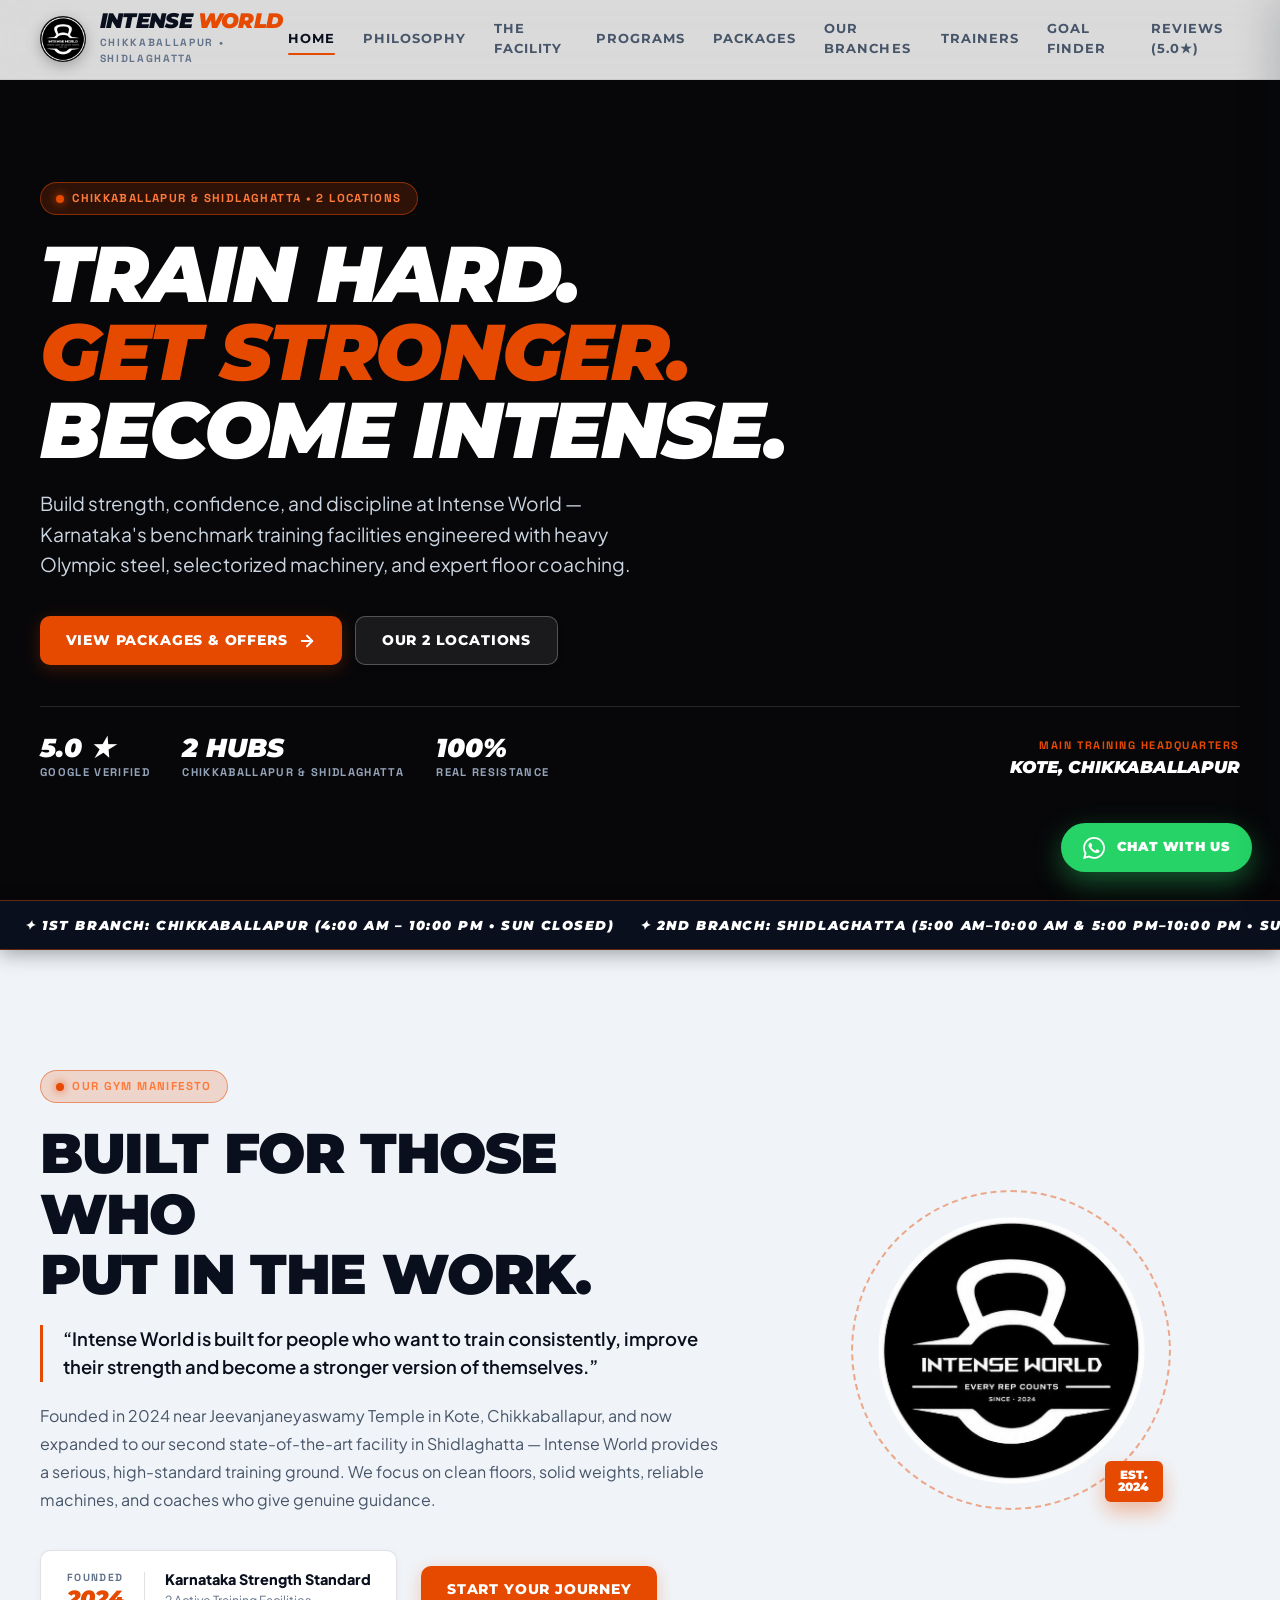
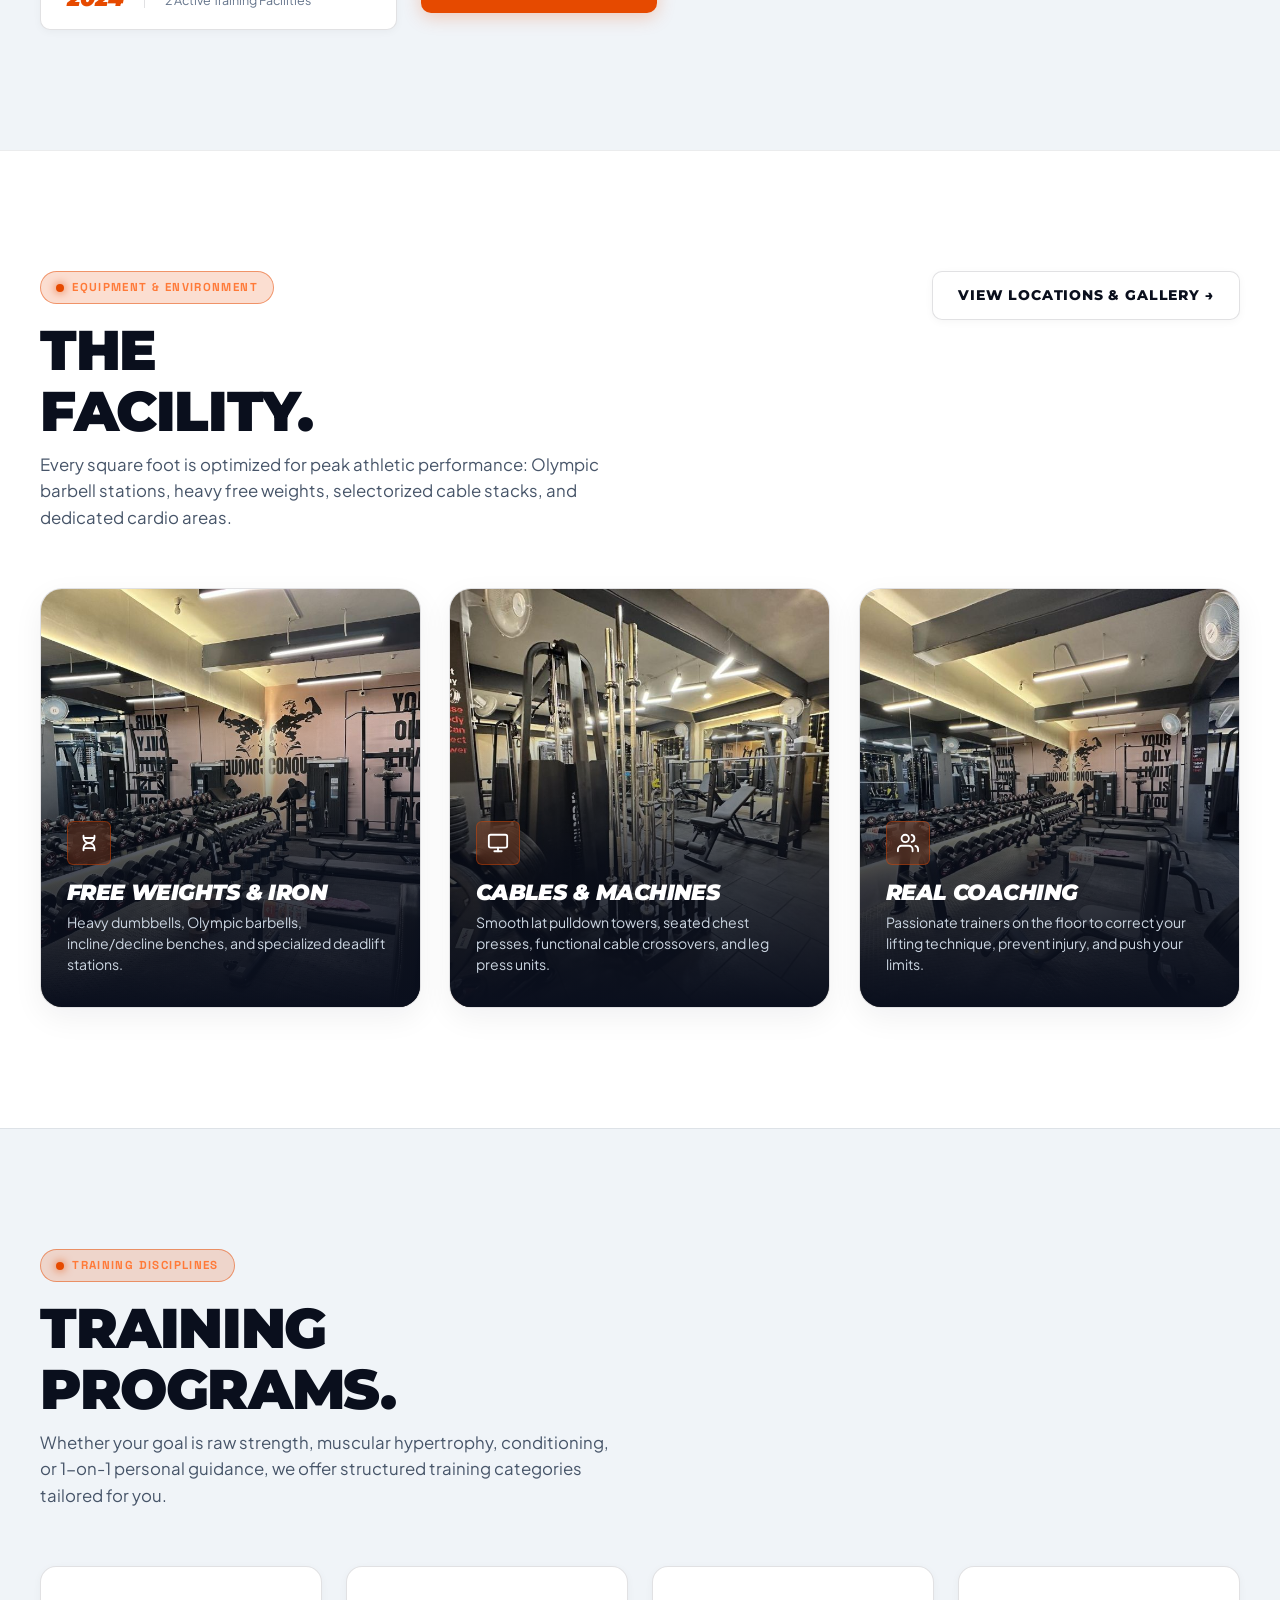
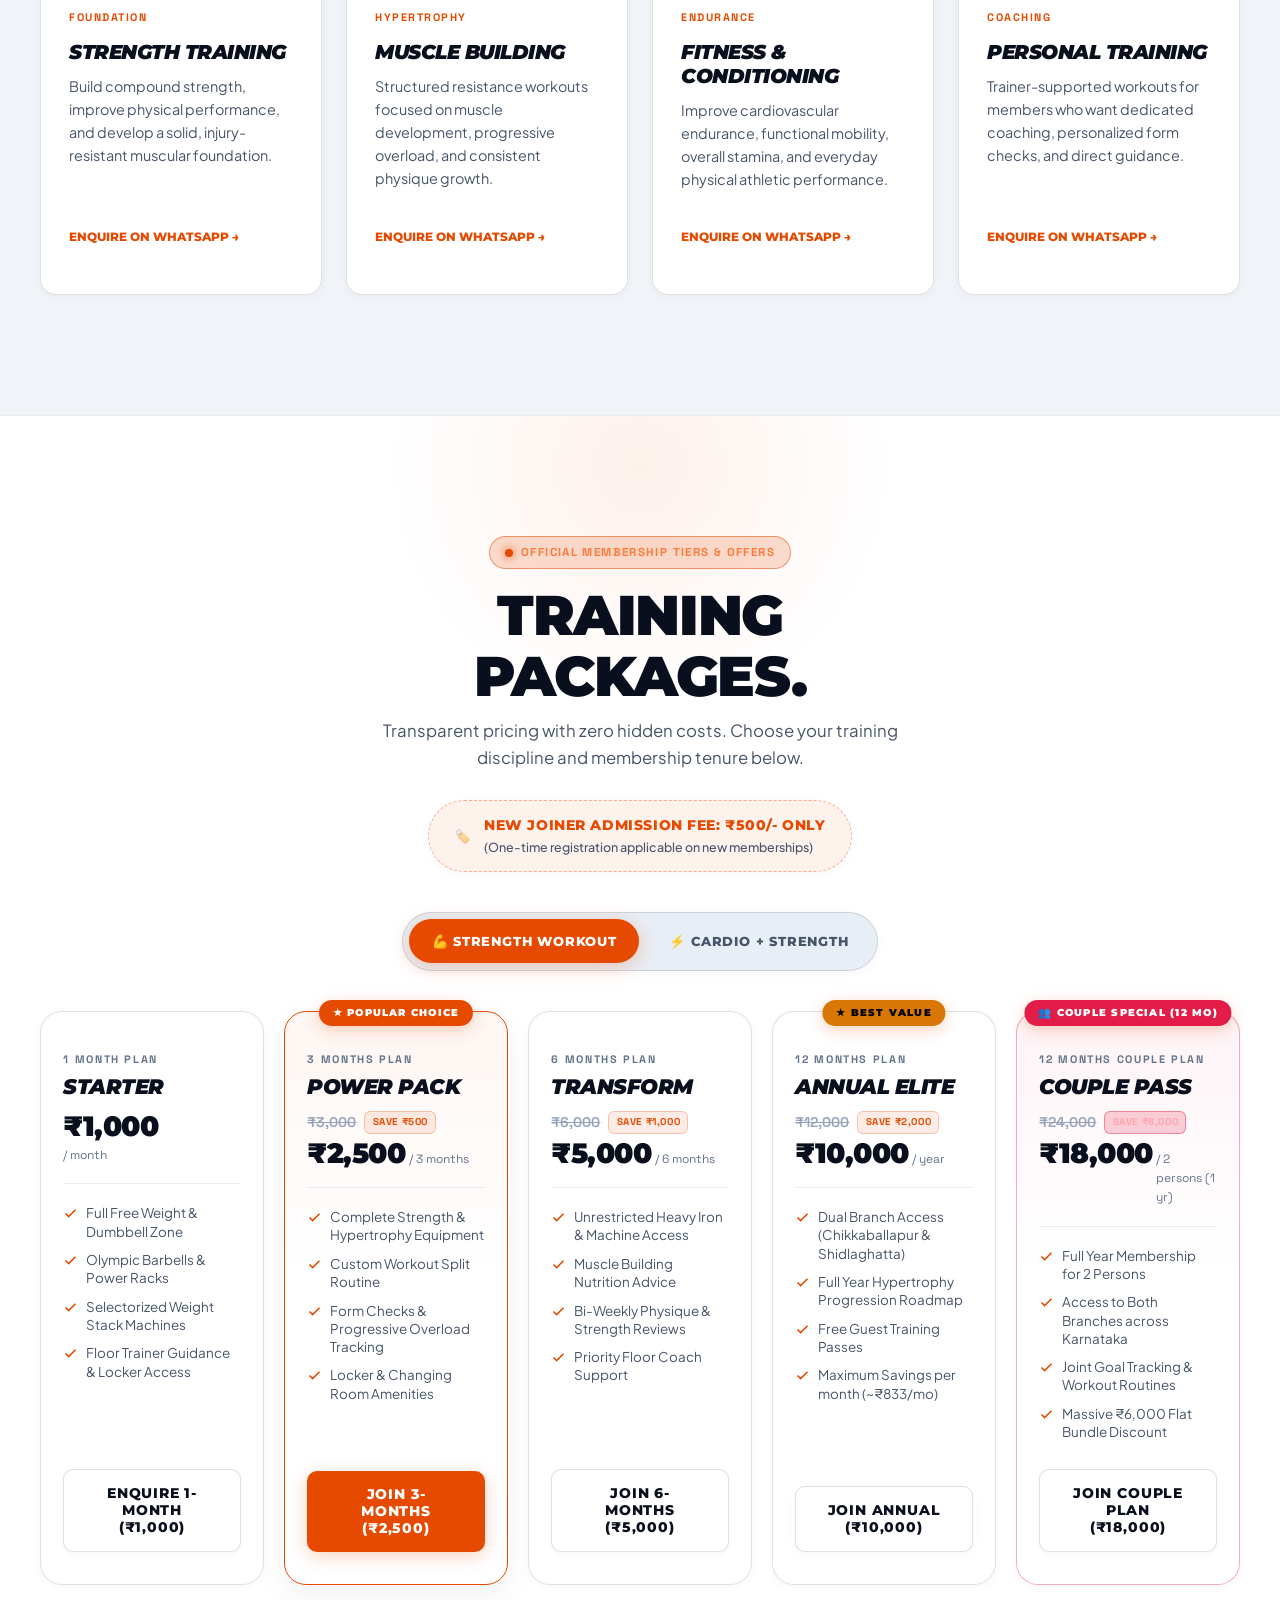
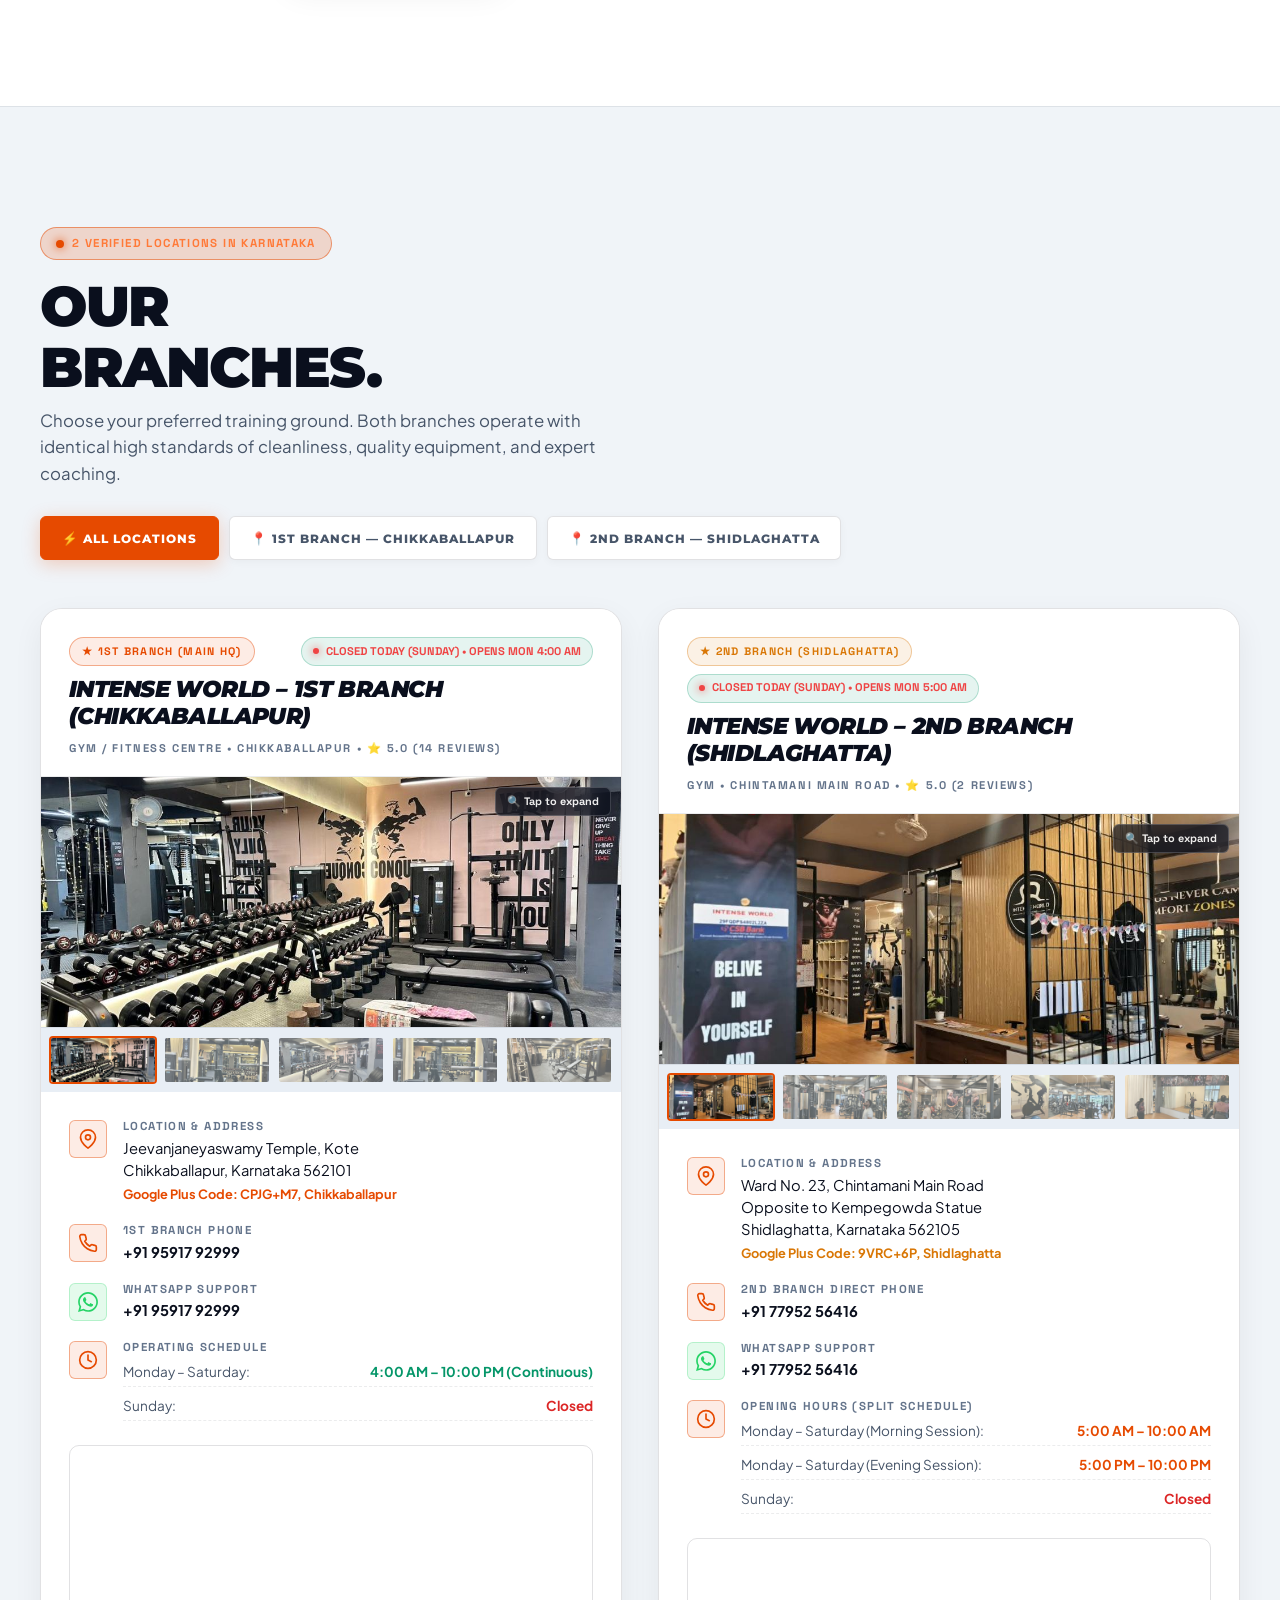
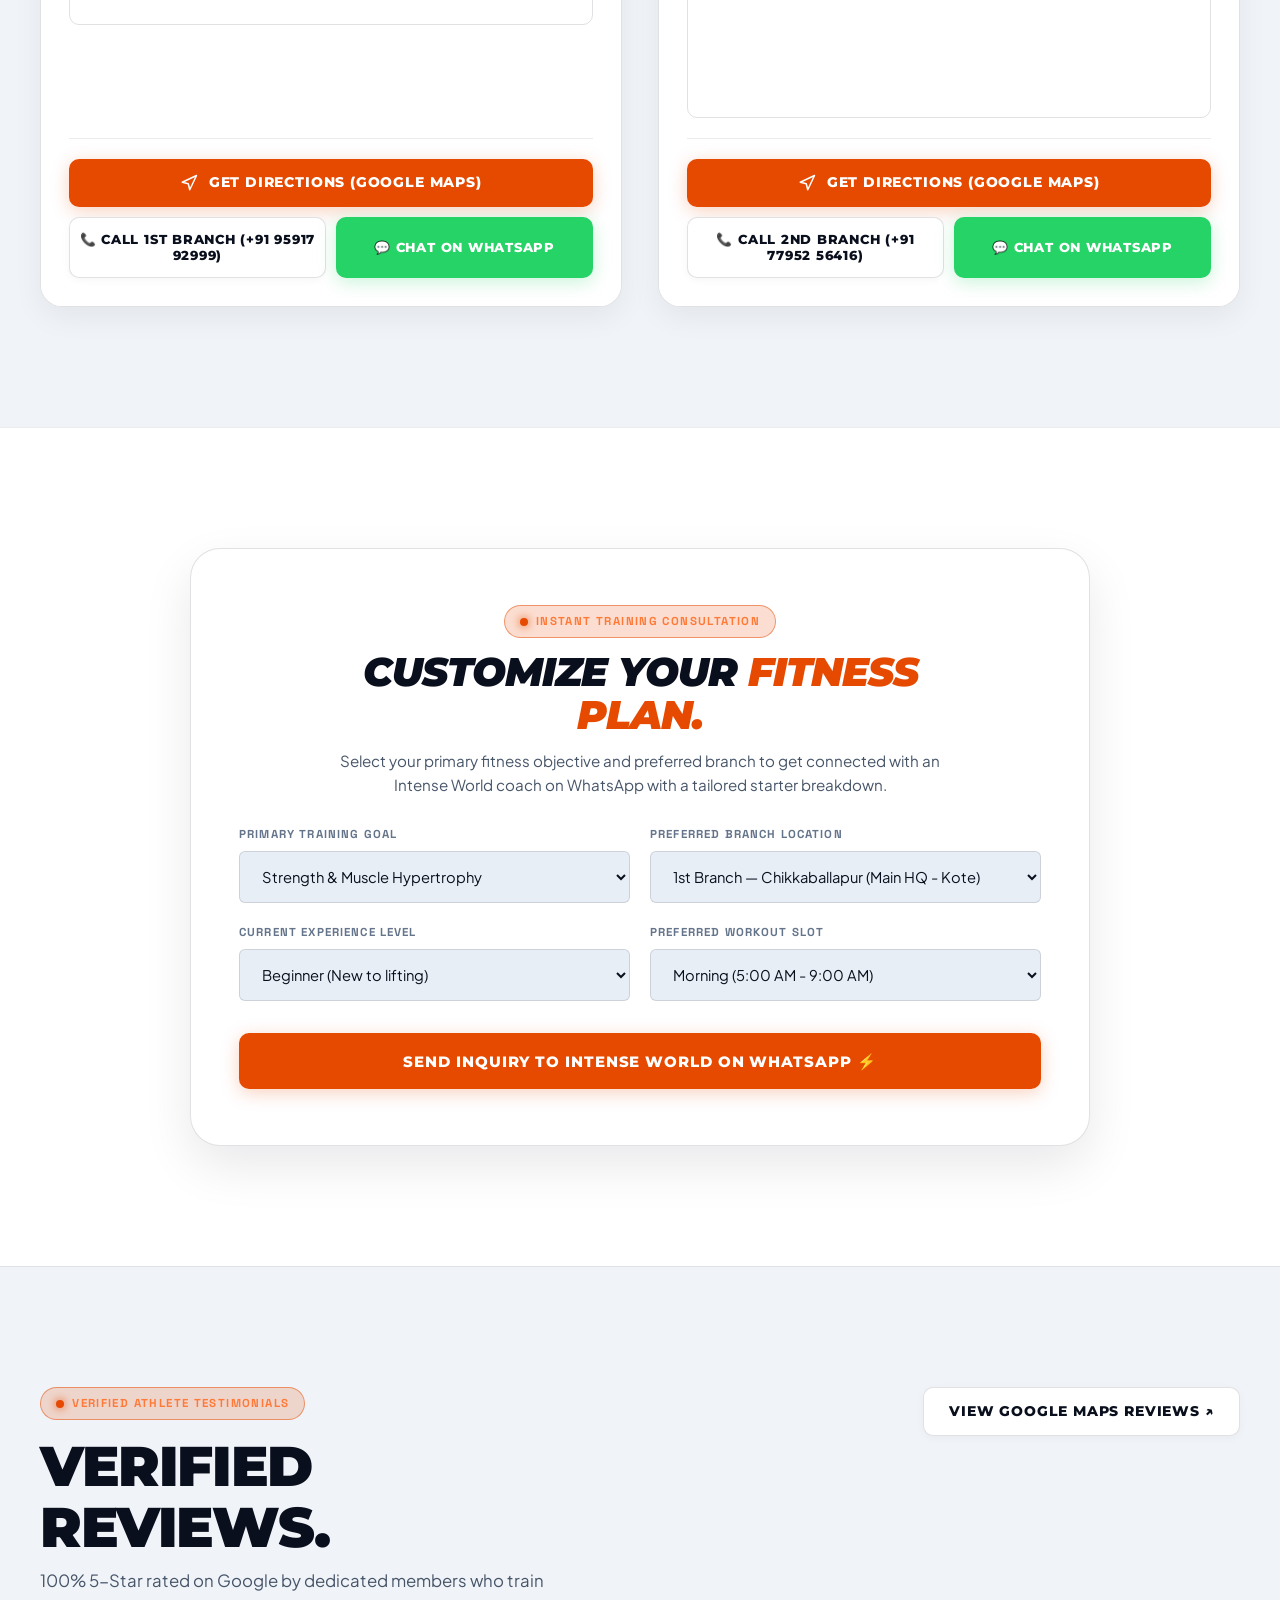
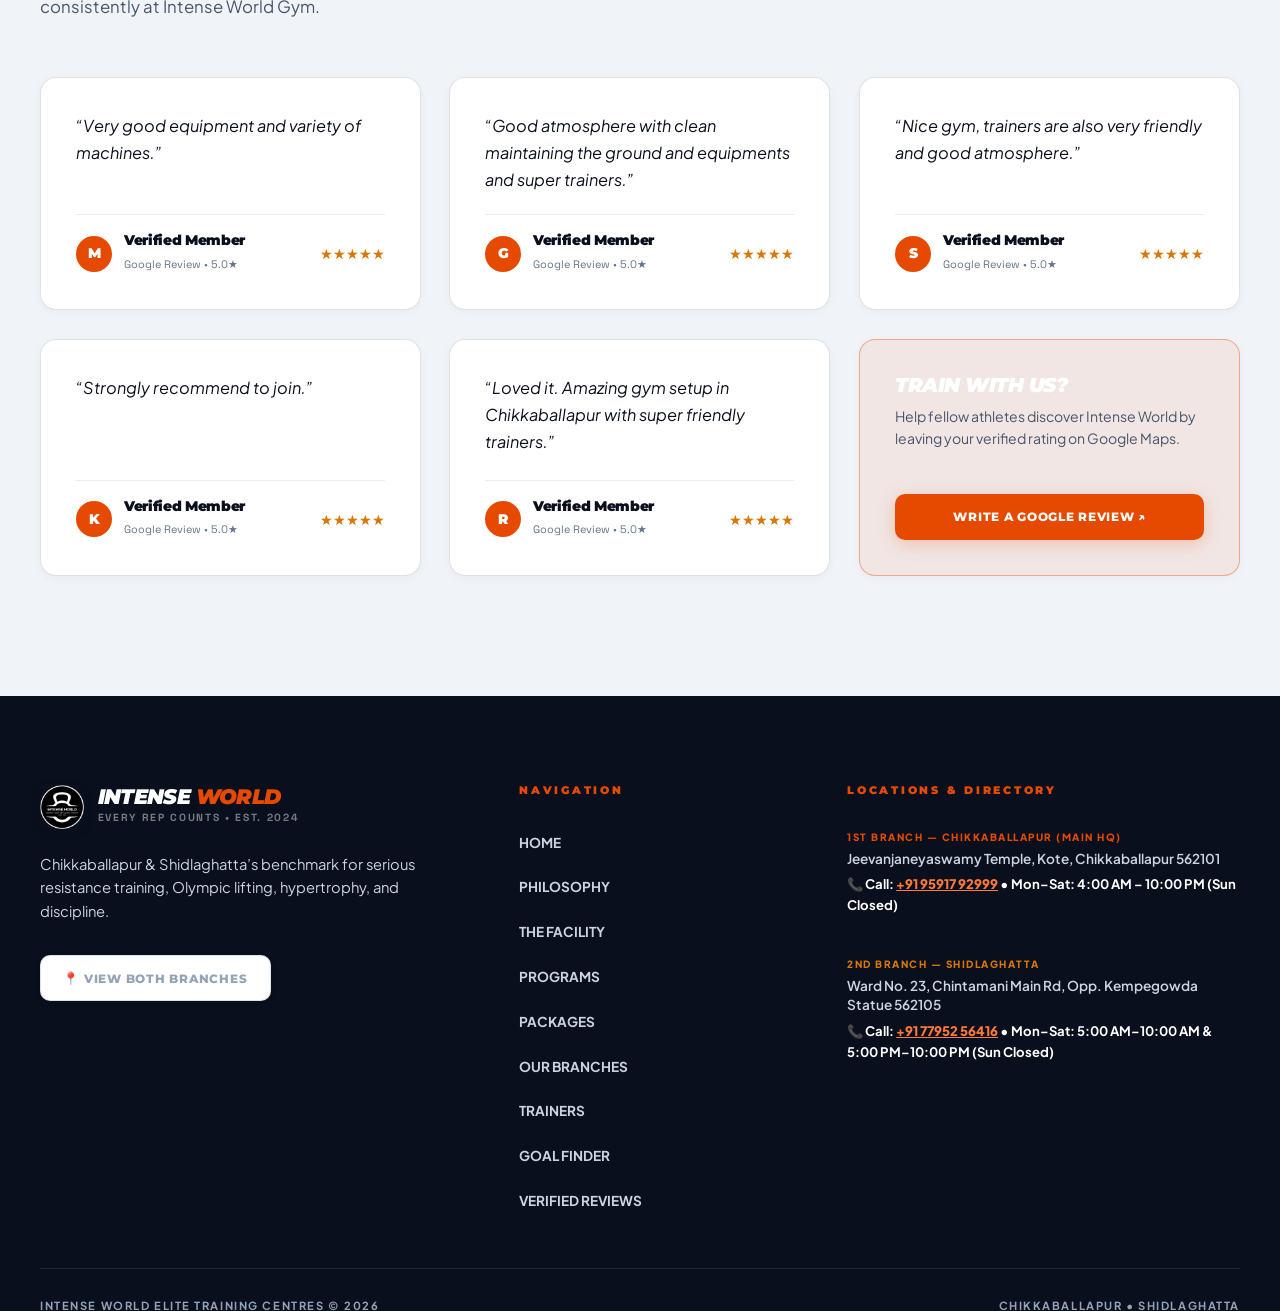
==== commit 3bc29829: "perf: optimize images, font weights, reflows, and composited animations" ====
--- a/index.html
+++ b/index.html
@@ -21,7 +21,7 @@
 
   <!-- OpenGraph / Facebook -->
   <meta property="og:type" content="website">
-  <meta property="og:url" content="https://intenseworldgym.com/">
+  <meta property="og:url" content="https://gointenseworld.com/">
   <meta property="og:title" content="Intense World Gym | Chikkaballapur & Shidlaghatta">
   <meta property="og:description" content="Train hard, get stronger, and become intense. 5.0 ⭐ rated elite gym facilities in Chikkaballapur and Shidlaghatta.">
   <meta property="og:image" content="assets/logo.png">
@@ -42,9 +42,9 @@
     "@graph": [
       {
         "@type": "ExerciseGym",
-        "@id": "https://intenseworldgym.com/#chikkaballapur",
+        "@id": "https://gointenseworld.com/#chikkaballapur",
         "name": "Intense World Gym - Main Branch (1st Branch)",
-        "image": "https://intenseworldgym.com/assets/logo.png",
+        "image": "https://gointenseworld.com/assets/logo.png",
         "telephone": "+919591792999",
         "priceRange": "₹₹",
         "address": {
@@ -77,9 +77,9 @@
       },
       {
         "@type": "ExerciseGym",
-        "@id": "https://intenseworldgym.com/#shidlaghatta",
+        "@id": "https://gointenseworld.com/#shidlaghatta",
         "name": "Intense World Gym - Second Branch (2nd Branch)",
-        "image": "https://intenseworldgym.com/assets/logo.png",
+        "image": "https://gointenseworld.com/assets/logo.png",
         "telephone": "+917795256416",
         "priceRange": "₹₹",
         "address": {
@@ -123,10 +123,10 @@
   <!-- Google Fonts Preconnect & Stylesheet -->
   <link rel="preconnect" href="https://fonts.googleapis.com">
   <link rel="preconnect" href="https://fonts.gstatic.com" crossorigin>
-  <link rel="stylesheet" href="https://fonts.googleapis.com/css2?family=Montserrat:ital,wght@0,400;0,500;0,600;0,700;0,800;0,900;1,700;1,800;1,900&family=Plus+Jakarta+Sans:wght@400;500;600;700;800&family=Space+Grotesk:wght@600;700&display=swap">
+  <link rel="stylesheet" href="https://fonts.googleapis.com/css2?family=Montserrat:ital,wght@0,700;0,800;0,900;1,700;1,800;1,900&family=Plus+Jakarta+Sans:wght@400;500;600;700;800&family=Space+Grotesk:wght@600;700&display=swap">
 
   <!-- Main Stylesheet -->
-  <link rel="stylesheet" href="styles.css">
+  <link rel="stylesheet" href="styles.min.css">
 </head>
 <body>
 
@@ -200,7 +200,7 @@
          ========================================================== -->
     <section class="hero-section" id="home">
       <div class="hero-video-wrap">
-        <video autoplay muted loop playsinline class="hero-video" preload="metadata" aria-label="Intense World Gym athletic training footage background">
+        <video autoplay muted loop playsinline class="hero-video" preload="none" aria-label="Intense World Gym athletic training footage background">
           <source src="assets/hero-bg-v2.mp4" type="video/mp4">
           <track kind="captions" srclang="en" label="English" default>
         </video>
@@ -1040,7 +1040,7 @@
                 </div>
                 <div class="branch-info-content">
                   <h4>1st Branch Phone</h4>
-                  <p><a href="tel:+919591792999">+91 95917 92999</a></p>
+                  <p><a href="tel:+919591792999" aria-label="Call Chikkaballapur Branch at +91 95917 92999">+91 95917 92999</a></p>
                 </div>
               </div>
 
@@ -1050,7 +1050,7 @@
                 </div>
                 <div class="branch-info-content">
                   <h4>WhatsApp Support</h4>
-                  <p><a href="https://wa.me/919591792999?text=Hello%20Intense%20World%2C%20I%20would%20like%20to%20know%20more%20about%20the%201st%20Branch%20(Chikkaballapur)." target="_blank" rel="noopener noreferrer">+91 95917 92999</a></p>
+                  <p><a href="https://wa.me/919591792999?text=Hello%20Intense%20World%2C%20I%20would%20like%20to%20know%20more%20about%20the%201st%20Branch%20(Chikkaballapur)." target="_blank" rel="noopener noreferrer" aria-label="Message Chikkaballapur Branch on WhatsApp at +91 95917 92999">+91 95917 92999</a></p>
                 </div>
               </div>
 
@@ -1396,7 +1396,7 @@
   <div class="lightbox-modal" id="lightboxModal" role="dialog" aria-modal="true" aria-label="Image Preview">
     <div class="lightbox-content">
       <button type="button" class="lightbox-close" id="lightboxClose" aria-label="Close Lightbox">✕</button>
-      <img id="lightboxImg" src="assets/chikkaballapur-1.jpg" alt="Full Resolution Preview" width="800" height="600">
+      <img id="lightboxImg" src="data:image/svg+xml,%3Csvg xmlns='http://www.w3.org/2000/svg' width='800' height='600'%3E%3C/svg%3E" alt="Full Resolution Preview" width="800" height="600" loading="lazy">
       <p class="lightbox-caption" id="lightboxCaption"></p>
     </div>
   </div>
@@ -1468,12 +1468,12 @@
             <div>
               <p style="font-size: 10px; text-transform: uppercase; letter-spacing: 0.15em; color: var(--accent); margin-bottom: 0.25rem; font-weight: 900;">1ST BRANCH — CHIKKABALLAPUR (MAIN HQ)</p>
               <p style="font-size: 0.85rem; font-weight: 600; color: #cbd5e1; line-height: 1.4;">Jeevanjaneyaswamy Temple, Kote, Chikkaballapur 562101</p>
-              <p style="font-size: 0.82rem; color: #FFFFFF; font-weight: 700; margin-top: 0.35rem;">📞 Call: <a href="tel:+919591792999" style="color: #FF7A38; text-decoration: underline; font-weight: 800;">+91 95917 92999</a> • Mon–Sat: 4:00 AM – 10:00 PM (Sun Closed)</p>
+              <p style="font-size: 0.82rem; color: #FFFFFF; font-weight: 700; margin-top: 0.35rem;">📞 Call: <a href="tel:+919591792999" aria-label="Direct phone call to Chikkaballapur headquarters" style="color: #FF7A38; text-decoration: underline; font-weight: 800;">+91 95917 92999</a> • Mon–Sat: 4:00 AM – 10:00 PM (Sun Closed)</p>
             </div>
             <div style="padding-top: 1rem; border-top: 1px solid var(--border-subtle);">
               <p style="font-size: 10px; text-transform: uppercase; letter-spacing: 0.15em; color: var(--gold); margin-bottom: 0.25rem; font-weight: 900;">2ND BRANCH — SHIDLAGHATTA</p>
               <p style="font-size: 0.85rem; font-weight: 600; color: #cbd5e1; line-height: 1.4;">Ward No. 23, Chintamani Main Rd, Opp. Kempegowda Statue 562105</p>
-              <p style="font-size: 0.82rem; color: #FFFFFF; font-weight: 700; margin-top: 0.35rem;">📞 Call: <a href="tel:+917795256416" style="color: #FF7A38; text-decoration: underline; font-weight: 800;">+91 77952 56416</a> • Mon–Sat: 5:00 AM–10:00 AM & 5:00 PM–10:00 PM (Sun Closed)</p>
+              <p style="font-size: 0.82rem; color: #FFFFFF; font-weight: 700; margin-top: 0.35rem;">📞 Call: <a href="tel:+917795256416" aria-label="Direct phone call to Shidlaghatta branch" style="color: #FF7A38; text-decoration: underline; font-weight: 800;">+91 77952 56416</a> • Mon–Sat: 5:00 AM–10:00 AM & 5:00 PM–10:00 PM (Sun Closed)</p>
             </div>
           </div>
         </div>
--- a/styles.min.css
+++ b/styles.min.css
@@ -0,0 +1 @@
+:root{--bg:#f0f4f8;--bg-surface:#ffffff;--bg-surface-subtle:#e8eef5;--bg-card:#ffffff;--bg-card-hover:#f8fafc;--bg-glass:rgba(255,255,255,0.88);--bg-subtle:rgba(10,15,29,0.04);--accent:#E64A00;--accent-light:#FF5E14;--accent-dark:#C23E00;--accent-glow:rgba(230,74,0,0.25);--accent-glow-subtle:rgba(230,74,0,0.08);--gold:#D97706;--gold-glow:rgba(217,119,6,0.2);--success:#059669;--whatsapp:#25D366;--danger:#DC2626;--text-primary:#0A0F1D;--text-secondary:#475569;--text-muted:#64748B;--text-dim:#94A3B8;--text-inverse:#FFFFFF;--border-subtle:rgba(10,15,29,0.08);--border-medium:rgba(10,15,29,0.12);--border-strong:rgba(10,15,29,0.2);--border-accent:rgba(230,74,0,0.4);--shadow-sm:0 2px 8px rgba(10,15,29,0.04);--shadow-md:0 10px 30px rgba(10,15,29,0.06);--shadow-lg:0 20px 50px rgba(10,15,29,0.09);--shadow-glow:0 12px 35px rgba(230,74,0,0.2);--font-display:'Montserrat',-apple-system,BlinkMacSystemFont,'Segoe UI',Roboto,sans-serif;--font-body:'Plus Jakarta Sans',-apple-system,BlinkMacSystemFont,'Segoe UI',Roboto,sans-serif;--font-mono:'Space Grotesk',monospace;--radius-xs:6px;--radius-sm:10px;--radius-md:16px;--radius-lg:22px;--radius-xl:30px;--radius-full:9999px;--ease-spring:cubic-bezier(0.16,1,0.3,1);--ease-smooth:cubic-bezier(0.4,0,0.2,1);--transition:all 0.32s var(--ease-spring)}*,*::before,*::after{box-sizing:border-box;margin:0;padding:0}html{scroll-behavior:smooth;font-family:var(--font-body);background-color:var(--bg);color:var(--text-primary);line-height:1.6;-webkit-font-smoothing:antialiased;-moz-osx-font-smoothing:grayscale;overflow-x:hidden}body{min-height:100vh;background-color:var(--bg);color:var(--text-primary);overflow-x:hidden;position:relative}::selection{background-color:var(--accent);color:#FFFFFF}h1,h2,h3,h4,h5,h6{font-family:var(--font-display);color:var(--text-primary);font-weight:900;text-transform:uppercase;letter-spacing:-0.025em;line-height:1.08}p{color:var(--text-secondary);font-family:var(--font-body)}a{color:inherit;text-decoration:none;transition:var(--transition)}img,video{max-width:100%;height:auto;display:block}button{font-family:inherit;cursor:pointer;border:none;background:none}.container{width:100%;max-width:1320px;margin:0 auto;padding:0 1.25rem;position:relative;z-index:10}@media (min-width:768px){.container{padding:0 2.5rem}}.text-accent{color:var(--accent)}.text-gold{color:var(--gold)}.text-success{color:var(--success)}.section-tag-pill{display:inline-flex;align-items:center;gap:0.5rem;padding:0.4rem 0.95rem;border-radius:var(--radius-full);background:rgba(230,74,0,0.08);border:1px solid var(--border-accent);font-family:var(--font-mono);font-size:0.72rem;font-weight:700;letter-spacing:0.12em;color:var(--accent);margin-bottom:0.85rem}.btn-cult{display:inline-flex;align-items:center;justify-content:center;gap:0.65rem;font-family:var(--font-display);font-size:0.85rem;font-weight:800;text-transform:uppercase;letter-spacing:0.06em;padding:0.95rem 1.6rem;border-radius:var(--radius-sm);transition:var(--transition);cursor:pointer;position:relative;overflow:hidden;text-align:center;white-space:normal;word-break:normal;line-height:1.25;min-height:46px;-webkit-tap-highlight-color:transparent}.btn-cult::after{content:'';position:absolute;top:0;left:-100%;width:60%;height:100%;background:linear-gradient(90deg,transparent,rgba(255,255,255,0.28),transparent);transform:skewX(-20deg);transition:0.6s ease}.btn-cult:hover::after{left:140%}.btn-cult:active{transform:scale(0.98)}.btn-cult-primary{background-color:var(--accent);color:#FFFFFF;box-shadow:0 4px 18px var(--accent-glow)}.btn-cult-primary:hover{background-color:var(--accent-light);box-shadow:0 8px 30px var(--accent-glow);transform:translateY(-2px);color:#FFFFFF}.btn-cult-outline{color:var(--text-primary);border:1.5px solid var(--border-medium);background:var(--bg-surface);box-shadow:var(--shadow-sm)}.btn-cult-outline:hover{background-color:var(--text-primary);color:#FFFFFF;border-color:var(--text-primary);transform:translateY(-2px)}.btn-cult-whatsapp{background:var(--whatsapp);color:#FFFFFF;box-shadow:0 4px 18px rgba(37,211,102,0.25)}.btn-cult-whatsapp:hover{background:#20ba5a;box-shadow:0 8px 28px rgba(37,211,102,0.45);transform:translateY(-2px);color:#FFFFFF}.site-header{position:fixed;top:0;left:0;right:0;height:80px;z-index:100;transition:var(--transition);display:flex;align-items:center;background:rgba(255,255,255,0.85);backdrop-filter:blur(20px);-webkit-backdrop-filter:blur(20px);border-bottom:1px solid var(--border-subtle)}.site-header.scrolled{height:70px;background:rgba(255,255,255,0.96);border-bottom:1px solid var(--border-medium);box-shadow:0 10px 30px rgba(10,15,29,0.06)}.header-inner{display:flex;align-items:center;justify-content:space-between}.brand-logo{display:flex;align-items:center;gap:0.85rem}.brand-logo-circle{width:46px;height:46px;min-width:46px;min-height:46px;max-width:46px;max-height:46px;aspect-ratio:1 / 1;border-radius:50%;background-color:#000000;display:flex;align-items:center;justify-content:center;padding:0;box-sizing:border-box;overflow:hidden;box-shadow:0 4px 14px rgba(0,0,0,0.25);border:1px solid rgba(255,255,255,0.08);transition:transform 0.3s var(--ease-spring),box-shadow 0.3s ease;flex-shrink:0}.brand-logo:hover .brand-logo-circle{transform:scale(1.06);box-shadow:0 6px 18px rgba(0,0,0,0.35)}.brand-logo-circle img{width:100%;height:100%;object-fit:cover;display:block;border-radius:50%;box-shadow:none}.brand-logo img{border-radius:var(--radius-xs);transition:transform 0.3s var(--ease-spring);box-shadow:0 2px 10px rgba(0,0,0,0.1)}.brand-logo:hover img{transform:scale(1.08) rotate(-3deg)}.brand-logo:hover .brand-logo-circle img{transform:none}.brand-text{display:flex;flex-direction:column}.brand-title{font-family:var(--font-display);font-size:1.3rem;font-weight:900;font-style:italic;letter-spacing:-0.03em;color:var(--text-primary);line-height:1}.brand-title span{color:var(--accent)}.brand-subtitle{font-family:var(--font-mono);font-size:0.65rem;font-weight:700;letter-spacing:0.16em;color:var(--text-muted);margin-top:3px}.desktop-nav{display:none;align-items:center;gap:1.75rem}@media (min-width:1024px){.desktop-nav{display:flex}}.nav-link{font-family:var(--font-display);font-size:0.8rem;font-weight:700;text-transform:uppercase;letter-spacing:0.08em;color:var(--text-secondary);position:relative;padding:0.5rem 0;min-height:44px;display:inline-flex;align-items:center}.nav-link::after{content:'';position:absolute;bottom:6px;left:0;width:0%;height:2.5px;background:var(--accent);transition:width 0.3s var(--ease-spring);border-radius:2px}.nav-link:hover,.nav-link.active{color:var(--text-primary)}.nav-link:hover::after,.nav-link.active::after{width:100%}.mobile-toggle{display:flex;flex-direction:column;justify-content:center;align-items:center;gap:6px;width:46px;height:46px;border-radius:var(--radius-xs);background:var(--bg-surface);border:1.5px solid var(--border-medium);box-shadow:var(--shadow-sm);padding:10px;position:relative;z-index:170;-webkit-tap-highlight-color:transparent}@media (min-width:1024px){.mobile-toggle{display:none}}.mobile-toggle span{width:22px;height:2px;background-color:var(--text-primary);transition:var(--transition);border-radius:2px}.mobile-toggle.open span:nth-child(1){transform:translateY(8px) rotate(45deg)}.mobile-toggle.open span:nth-child(2){opacity:0}.mobile-toggle.open span:nth-child(3){transform:translateY(-8px) rotate(-45deg)}.mobile-drawer-overlay{position:fixed;inset:0;background:rgba(10,15,29,0.6);backdrop-filter:blur(8px);z-index:150;opacity:0;pointer-events:none;transition:opacity 0.35s ease}.mobile-drawer-overlay.open{opacity:1;pointer-events:auto}.mobile-drawer{position:fixed;top:0;right:0;width:86%;max-width:380px;height:100vh;background:#ffffff;border-left:1px solid var(--border-medium);box-shadow:-10px 0 35px rgba(10,15,29,0.15);z-index:160;padding:5.5rem 1.75rem 2.5rem;display:flex;flex-direction:column;transform:translateX(100%);transition:transform 0.4s var(--ease-spring);overflow-y:auto}.mobile-drawer.open{transform:translateX(0)}.mobile-nav-links{display:flex;flex-direction:column;gap:1.25rem;margin-bottom:2rem}.mobile-nav-link{font-family:var(--font-display);font-size:1.15rem;font-weight:900;font-style:italic;text-transform:uppercase;color:var(--text-primary);display:flex;justify-content:space-between;align-items:center;border-bottom:1px solid var(--border-subtle);padding-bottom:0.65rem;min-height:46px;-webkit-tap-highlight-color:transparent}.mobile-nav-link:hover,.mobile-nav-link.active{color:var(--accent);padding-left:0.4rem}.hero-section{position:relative;min-height:100vh;display:flex;flex-direction:column;justify-content:center;padding:7.5rem 0 3.5rem;overflow:hidden;background:#070709}.hero-video-wrap{position:absolute;inset:0;z-index:1}.hero-video{width:100%;height:100%;object-fit:cover;object-position:center;filter:brightness(0.55) contrast(1.15)}.hero-gradient-left{position:absolute;inset:0;background:linear-gradient(90deg,rgba(7,7,9,0.95) 0%,rgba(7,7,9,0.82) 48%,rgba(7,7,9,0.3) 100%);z-index:2}.hero-gradient-vertical{position:absolute;inset:0;background:linear-gradient(180deg,rgba(7,7,9,0.85) 0%,transparent 35%,rgba(7,7,9,0.92) 88%,#070709 100%);z-index:2}.hero-content{position:relative;z-index:10;max-width:840px;margin-bottom:2.5rem}.hero-tag-pill{display:inline-flex;align-items:center;gap:0.5rem;padding:0.4rem 0.95rem;border-radius:var(--radius-full);background:rgba(230,74,0,0.18);border:1px solid rgba(230,74,0,0.5);font-family:var(--font-mono);font-size:0.72rem;font-weight:700;letter-spacing:0.12em;color:#FF7A38;margin-bottom:1.25rem}.pulse-dot{width:8px;height:8px;border-radius:50%;background:var(--accent);box-shadow:0 0 10px var(--accent);animation:pulseDot 2s ease-in-out infinite;will-change:transform,opacity}@keyframes pulseDot{0%{transform:scale(0.9);opacity:0.6}50%{transform:scale(1.35);opacity:1}100%{transform:scale(0.9);opacity:0.6}}.hero-title{font-size:clamp(2.4rem,6.2vw,5rem);font-weight:900;font-style:italic;letter-spacing:-0.03em;line-height:0.98;color:#FFFFFF;margin-bottom:1.25rem}.hero-subtitle{font-size:clamp(0.98rem,1.8vw,1.2rem);color:#CBD5E1;line-height:1.6;max-width:620px;margin-bottom:2.25rem}.hero-btn-group{display:flex;flex-wrap:wrap;gap:0.85rem}.hero-btn-group .btn-cult-outline{color:#FFFFFF;background:rgba(255,255,255,0.08);border-color:rgba(255,255,255,0.25)}.hero-btn-group .btn-cult-outline:hover{background:#FFFFFF;color:#0A0F1D;border-color:#FFFFFF}.hero-bottom-stats{position:relative;z-index:10;display:flex;flex-wrap:wrap;align-items:center;justify-content:space-between;gap:1.5rem;padding-top:1.75rem;border-top:1px solid rgba(255,255,255,0.12);margin-top:auto}.stats-left-group{display:flex;flex-wrap:wrap;gap:2rem}.stat-item p:first-child{font-family:var(--font-display);font-size:1.65rem;font-weight:900;font-style:italic;color:#FFFFFF;line-height:1}.stat-item p:last-child{font-family:var(--font-mono);font-size:0.7rem;font-weight:700;letter-spacing:0.12em;text-transform:uppercase;color:#94A3B8;margin-top:3px}.stats-right-loc{text-align:left}@media (min-width:640px){.stats-right-loc{text-align:right}}.stats-right-loc p:first-child{font-family:var(--font-mono);font-size:0.68rem;color:var(--accent);letter-spacing:0.14em;text-transform:uppercase;font-weight:700}.stats-right-loc p:last-child{font-family:var(--font-display);font-size:1.05rem;font-weight:900;font-style:italic;color:#FFFFFF}.ticker-wrap{width:100%;background:#0A0F1D;color:#FFFFFF;border-top:1px solid rgba(230,74,0,0.4);border-bottom:1px solid rgba(230,74,0,0.4);padding:0.85rem 0;overflow:hidden;position:relative;z-index:20;box-shadow:0 4px 20px rgba(0,0,0,0.35)}.ticker-track{display:flex;width:max-content;animation:tickerMove 25s linear infinite}.ticker-item{font-family:var(--font-display);font-size:0.82rem;font-weight:900;font-style:italic;letter-spacing:0.12em;text-transform:uppercase;padding:0 1.5rem;display:flex;align-items:center;gap:1.5rem;white-space:nowrap}@keyframes tickerMove{0%{transform:translateX(0)}100%{transform:translateX(-50%)}}.philosophy-section{padding:7.5rem 0;background:var(--bg);position:relative}.philosophy-grid{display:grid;grid-template-columns:1fr;gap:3.5rem;align-items:center}@media (min-width:1024px){.philosophy-grid{grid-template-columns:1.2fr 0.8fr}}.philosophy-heading{font-size:clamp(2rem,4.5vw,3.5rem);margin-bottom:1.25rem;color:var(--text-primary)}.philosophy-lead{font-size:1.15rem;font-weight:600;color:var(--text-primary);margin-bottom:1.25rem;line-height:1.55;border-left:3.5px solid var(--accent);padding-left:1.25rem}.philosophy-body{font-size:1rem;color:var(--text-secondary);line-height:1.75;margin-bottom:2.25rem}.est-badge-box{display:flex;align-items:center;gap:1.25rem;padding:1.1rem 1.6rem;border-radius:var(--radius-sm);background:var(--bg-surface);border:1px solid var(--border-medium);box-shadow:var(--shadow-sm)}.est-col{display:flex;flex-direction:column}.est-col span:first-child{font-family:var(--font-mono);font-size:0.65rem;color:var(--text-muted);letter-spacing:0.14em;font-weight:700}.est-col span:last-child{font-family:var(--font-display);font-size:1.4rem;font-weight:900;font-style:italic;color:var(--accent);line-height:1}.est-divider{width:1px;height:36px;background:var(--border-medium)}.est-info p:first-child{font-weight:800;font-size:0.9rem;color:var(--text-primary)}.est-info p:last-child{font-size:0.78rem;color:var(--text-muted)}.rotating-logo-stage{display:flex;justify-content:center;align-items:center}.rotating-logo-group{position:relative;width:260px;height:260px;display:flex;justify-content:center;align-items:center}@media (min-width:640px){.rotating-logo-group{width:320px;height:320px}}.rotating-dashed-ring{position:absolute;inset:0;border-radius:50%;border:2px dashed rgba(230,74,0,0.45);animation:rotateRing 20s linear infinite}@keyframes rotateRing{from{transform:rotate(0deg)}to{transform:rotate(360deg)}}.logo-circle-card{width:220px;height:220px;border-radius:50%;background:transparent;border:none;display:flex;align-items:center;justify-content:center;padding:0;box-shadow:none;position:relative;z-index:5}@media (min-width:640px){.logo-circle-card{width:270px;height:270px}}.logo-circle-card img{width:100%;height:100%;object-fit:contain;display:block}.floating-est-corner-badge{position:absolute;bottom:8px;right:8px;background:var(--accent);color:#FFFFFF;padding:0.55rem 0.85rem;border-radius:var(--radius-xs);font-family:var(--font-display);font-weight:900;font-size:0.72rem;display:flex;flex-direction:column;align-items:center;line-height:1;box-shadow:0 10px 20px rgba(230,74,0,0.35);z-index:10}.facility-section{padding:7.5rem 0;background:var(--bg-surface);border-top:1px solid var(--border-subtle)}.facility-header-row{display:flex;flex-direction:column;gap:1.5rem;margin-bottom:3.5rem}@media (min-width:768px){.facility-header-row{flex-direction:row;justify-content:space-between;align-items:flex-end}}.facility-header-title{font-size:clamp(2rem,4.5vw,3.5rem);color:var(--text-primary)}.facility-header-desc{font-size:1.05rem;color:var(--text-secondary);max-width:580px;margin-top:0.65rem}.facility-grid-3{display:grid;grid-template-columns:1fr;gap:1.75rem}@media (min-width:768px){.facility-grid-3{grid-template-columns:repeat(3,1fr)}}.facility-card-cult{position:relative;height:420px;border-radius:var(--radius-lg);overflow:hidden;border:1.5px solid var(--border-medium);box-shadow:var(--shadow-md);transition:var(--transition);background:var(--bg-surface)}.facility-card-cult img{width:100%;height:100%;object-fit:cover;transition:transform 0.6s var(--ease-spring)}.facility-card-cult:hover img{transform:scale(1.06)}.card-gradient-overlay{position:absolute;inset:0;background:linear-gradient(180deg,transparent 30%,rgba(10,15,29,0.72) 65%,#0A0F1D 100%);z-index:2}.card-content{position:absolute;bottom:0;left:0;right:0;padding:2rem 1.6rem;z-index:5}.facility-icon-pill{width:44px;height:44px;border-radius:var(--radius-xs);background:rgba(230,74,0,0.2);border:1px solid var(--border-accent);color:#FFFFFF;display:flex;align-items:center;justify-content:center;margin-bottom:1rem;backdrop-filter:blur(8px)}.card-content h3{font-size:1.35rem;font-style:italic;margin-bottom:0.45rem;color:#FFFFFF}.card-content p{font-size:0.88rem;color:#CBD5E1;line-height:1.5}.facility-hover-bar{position:absolute;bottom:0;left:0;right:0;height:3.5px;background:var(--accent);transform:scaleX(0);transform-origin:left;transition:transform 0.4s var(--ease-spring)}.facility-card-cult:hover .facility-hover-bar{transform:scaleX(1)}.programs-section{padding:7.5rem 0;background:var(--bg);border-top:1px solid var(--border-subtle)}.programs-grid-4{display:grid;grid-template-columns:1fr;gap:1.5rem}@media (min-width:640px){.programs-grid-4{grid-template-columns:repeat(2,1fr)}}@media (min-width:1024px){.programs-grid-4{grid-template-columns:repeat(4,1fr)}}.program-card-box{background:var(--bg-surface);border:1.5px solid var(--border-medium);border-radius:var(--radius-md);box-shadow:var(--shadow-sm);padding:2.2rem 1.75rem;display:flex;flex-direction:column;justify-content:space-between;transition:var(--transition);position:relative}.program-card-box:hover{border-color:var(--border-accent);transform:translateY(-5px);box-shadow:var(--shadow-lg)}.program-type-tag{font-family:var(--font-mono);font-size:0.68rem;font-weight:700;letter-spacing:0.14em;color:var(--accent);margin-bottom:0.85rem;display:inline-block}.program-card-box h3,.program-card-box h4{font-size:1.25rem;font-style:italic;margin-bottom:0.65rem;line-height:1.2;color:var(--text-primary)}.program-card-box p{font-size:0.9rem;color:var(--text-secondary);line-height:1.6;margin-bottom:1.5rem}.program-card-box a{font-family:var(--font-display);font-size:0.78rem;font-weight:800;color:var(--accent);display:inline-flex;align-items:center;gap:0.4rem;min-height:44px}.program-card-box a:hover{color:var(--accent-dark);transform:translateX(4px)}.packages-section{padding:7.5rem 0;background:var(--bg-surface);border-top:1px solid var(--border-subtle);position:relative;overflow:hidden}.packages-section::before{content:'';position:absolute;top:-150px;left:50%;transform:translateX(-50%);width:600px;height:400px;background:radial-gradient(circle,rgba(230,74,0,0.08) 0%,transparent 70%);pointer-events:none;z-index:1}.admission-fee-banner{margin:1.75rem auto 1.25rem;display:inline-flex;align-items:center;gap:0.85rem;background:rgba(230,74,0,0.07);border:1.5px dashed var(--border-accent);padding:0.85rem 1.6rem;border-radius:var(--radius-full);color:var(--text-primary);text-align:left;max-width:90%;box-shadow:var(--shadow-sm)}.admission-fee-icon{font-size:1.25rem;line-height:1}.admission-fee-banner strong{font-family:var(--font-display);font-size:0.9rem;font-weight:800;letter-spacing:0.04em;color:var(--accent);display:block}.admission-fee-banner span{font-size:0.78rem;color:var(--text-secondary);font-weight:500;display:block}.package-plan-switcher{display:inline-flex;align-items:center;justify-content:center;flex-wrap:wrap;gap:0.5rem;background:var(--bg-surface-subtle);border:1px solid var(--border-medium);padding:0.4rem;border-radius:var(--radius-full);margin-top:1.25rem;margin-bottom:2.5rem;box-shadow:var(--shadow-sm);max-width:100%}.package-tab-btn{font-family:var(--font-display);font-size:0.82rem;font-weight:800;letter-spacing:0.06em;padding:0.75rem 1.4rem;border-radius:var(--radius-full);color:var(--text-secondary);transition:var(--transition);white-space:nowrap;cursor:pointer;min-height:44px;display:inline-flex;align-items:center;justify-content:center;-webkit-tap-highlight-color:transparent}.package-tab-btn:hover{color:var(--text-primary)}.package-tab-btn.active{background:var(--accent);color:#FFFFFF;box-shadow:0 4px 20px var(--accent-glow)}.packages-grid{display:grid;grid-template-columns:1fr;gap:1.5rem;transition:opacity 0.3s ease,transform 0.3s ease}@media (min-width:640px){.packages-grid{grid-template-columns:repeat(2,1fr)}}@media (min-width:1024px){.packages-grid{grid-template-columns:repeat(3,1fr)}}@media (min-width:1280px){.packages-grid{grid-template-columns:repeat(5,1fr);gap:1.25rem}}.package-card{background:var(--bg-surface);border:1.5px solid var(--border-medium);border-radius:var(--radius-lg);box-shadow:var(--shadow-sm);padding:2rem 1.4rem;display:flex;flex-direction:column;justify-content:space-between;transition:var(--transition);position:relative}.package-card:hover{border-color:var(--border-accent);transform:translateY(-6px);box-shadow:var(--shadow-lg);background:var(--bg-card-hover)}.package-card.highlight-popular{border-color:var(--accent);background:linear-gradient(180deg,rgba(230,74,0,0.05) 0%,#FFFFFF 45%);box-shadow:var(--shadow-md)}.package-card.package-card-couple{border-color:rgba(225,29,72,0.35);background:linear-gradient(180deg,rgba(225,29,72,0.05) 0%,#FFFFFF 45%)}.package-card.package-card-couple:hover{border-color:#E11D48;box-shadow:0 20px 45px rgba(225,29,72,0.12)}.package-popular-badge{position:absolute;top:-12px;left:50%;transform:translateX(-50%);background:var(--accent);color:#FFFFFF;font-family:var(--font-display);font-size:0.65rem;font-weight:900;letter-spacing:0.12em;padding:0.3rem 0.85rem;border-radius:var(--radius-full);text-transform:uppercase;white-space:nowrap;box-shadow:0 4px 15px var(--accent-glow)}.package-header{margin-bottom:1.25rem}.package-duration{font-family:var(--font-mono);font-size:0.68rem;font-weight:700;letter-spacing:0.15em;color:var(--text-muted);text-transform:uppercase}.package-name{font-size:1.3rem;font-style:italic;margin:0.35rem 0 0.75rem;color:var(--text-primary);line-height:1.15}.package-price-wrap{display:flex;flex-direction:column;gap:0.25rem;border-bottom:1px solid var(--border-subtle);padding-bottom:1.15rem;margin-bottom:1.25rem}.price-strikethrough-group{display:flex;align-items:center;gap:0.5rem}.price-strikethrough{font-family:var(--font-mono);font-size:0.88rem;color:var(--text-dim);text-decoration:line-through;font-weight:600}.package-discount-pill{font-family:var(--font-mono);font-size:0.62rem;font-weight:800;letter-spacing:0.06em;color:var(--accent);background:rgba(230,74,0,0.1);border:1px solid rgba(230,74,0,0.25);padding:0.15rem 0.45rem;border-radius:var(--radius-xs);text-transform:uppercase}.package-price{font-family:var(--font-display);font-size:1.75rem;font-weight:900;color:var(--text-primary);letter-spacing:-0.02em;line-height:1.1}.package-period{font-size:0.75rem;color:var(--text-muted);font-family:var(--font-mono)}.package-features{list-style:none;display:flex;flex-direction:column;gap:0.65rem;margin-bottom:1.75rem;font-size:0.84rem;color:var(--text-secondary)}.package-feature-item{display:flex;align-items:flex-start;gap:0.5rem;line-height:1.35}.package-feature-item svg{width:15px;height:15px;min-width:15px;color:var(--accent);margin-top:2px}.branches-section{padding:7.5rem 0;background:var(--bg);border-top:1px solid var(--border-subtle);position:relative}.branch-tab-control{display:flex;flex-wrap:wrap;gap:0.65rem;margin-top:1.75rem;margin-bottom:3rem}.branch-tab-btn{font-family:var(--font-display);font-size:0.78rem;font-weight:800;text-transform:uppercase;letter-spacing:0.08em;padding:0.7rem 1.3rem;border-radius:var(--radius-xs);border:1.5px solid var(--border-medium);background:var(--bg-surface);color:var(--text-secondary);box-shadow:var(--shadow-sm);transition:var(--transition);min-height:44px;display:inline-flex;align-items:center;justify-content:center;-webkit-tap-highlight-color:transparent}.branch-tab-btn:hover{color:var(--text-primary);border-color:var(--border-accent)}.branch-tab-btn.active{background:var(--accent);color:#FFFFFF;border-color:var(--accent);box-shadow:0 4px 18px var(--accent-glow)}.branches-grid{display:grid;grid-template-columns:1fr;gap:2.25rem}@media (min-width:1024px){.branches-grid{grid-template-columns:1fr 1fr;gap:2.25rem}}.branch-card{background:var(--bg-surface);border:1.5px solid var(--border-medium);border-radius:var(--radius-lg);box-shadow:var(--shadow-md);overflow:hidden;display:flex;flex-direction:column;transition:var(--transition);position:relative}.branch-card:hover{border-color:var(--border-accent);transform:translateY(-5px);box-shadow:var(--shadow-lg)}.branch-card-header{padding:1.75rem 1.75rem 1.15rem;border-bottom:1px solid var(--border-subtle);display:flex;flex-direction:column;gap:0.65rem;background:var(--bg-surface)}.branch-meta-row{display:flex;align-items:center;justify-content:space-between;flex-wrap:wrap;gap:0.5rem}.branch-pill{font-family:var(--font-mono);font-size:0.68rem;font-weight:800;letter-spacing:0.12em;text-transform:uppercase;padding:0.3rem 0.75rem;border-radius:var(--radius-full);display:inline-flex;align-items:center;gap:0.4rem}.branch-pill-main{background:rgba(230,74,0,0.1);color:var(--accent);border:1px solid var(--border-accent)}.branch-pill-second{background:rgba(217,119,6,0.1);color:var(--gold);border:1px solid rgba(217,119,6,0.35)}.branch-live-status{display:inline-flex;align-items:center;gap:0.4rem;font-family:var(--font-mono);font-size:0.7rem;font-weight:700;color:var(--success);background:rgba(5,150,105,0.1);padding:0.28rem 0.7rem;border-radius:var(--radius-full);border:1px solid rgba(5,150,105,0.25)}.status-indicator{width:6px;height:6px;border-radius:50%;background:var(--success);box-shadow:0 0 8px var(--success)}.branch-card-title{font-size:1.45rem;font-weight:900;font-style:italic;color:var(--text-primary);line-height:1.15}.branch-card-category{font-family:var(--font-mono);font-size:0.7rem;font-weight:700;letter-spacing:0.14em;color:var(--text-muted);text-transform:uppercase}.branch-gallery{position:relative;width:100%;background:#000000}.branch-gallery-main{width:100%;height:250px;overflow:hidden;position:relative;cursor:pointer}.branch-gallery-main img{width:100%;height:100%;object-fit:cover;transition:transform 0.6s var(--ease-spring),opacity 0.25s ease}.branch-card:hover .branch-gallery-main img{transform:scale(1.03)}.branch-gallery-overlay-hint{position:absolute;top:10px;right:10px;background:rgba(10,15,29,0.75);backdrop-filter:blur(8px);color:#FFFFFF;padding:0.3rem 0.7rem;border-radius:var(--radius-xs);font-family:var(--font-mono);font-size:0.68rem;font-weight:700;display:flex;align-items:center;gap:0.35rem;border:1px solid rgba(255,255,255,0.2);pointer-events:none;opacity:0.9}.branch-gallery-thumbs{display:grid;grid-template-columns:repeat(5,1fr);gap:6px;padding:8px;background:var(--bg-surface-subtle);border-top:1px solid var(--border-subtle)}.branch-thumb-btn{height:48px;border-radius:4px;overflow:hidden;border:2px solid transparent;cursor:pointer;background:transparent;padding:0;transition:var(--transition);-webkit-tap-highlight-color:transparent}.branch-thumb-btn img{width:100%;height:100%;object-fit:cover}.branch-thumb-btn.active,.branch-thumb-btn:hover{border-color:var(--accent);opacity:1}.branch-thumb-btn:not(.active){opacity:0.6}.branch-card-body{padding:1.75rem;display:flex;flex-direction:column;gap:1.25rem;flex-grow:1;background:var(--bg-surface)}.branch-info-row{display:flex;gap:1rem;align-items:flex-start}.branch-info-icon{width:38px;height:38px;min-width:38px;border-radius:var(--radius-xs);background:rgba(230,74,0,0.1);border:1px solid var(--border-accent);display:flex;align-items:center;justify-content:center;color:var(--accent)}.branch-info-content h4,.branch-info-content h5{font-family:var(--font-mono);font-size:0.72rem;font-weight:700;letter-spacing:0.12em;text-transform:uppercase;color:var(--text-muted);margin-bottom:0.25rem}.branch-info-content p,.branch-info-content address{color:var(--text-primary);font-size:0.92rem;font-family:var(--font-body);font-style:normal;line-height:1.5}.branch-info-content a{color:var(--text-primary);font-weight:700}.branch-info-content a:hover{color:var(--accent)}.branch-hours-list{list-style:none;display:flex;flex-direction:column;gap:0.3rem;font-size:0.85rem;margin-top:0.2rem}.branch-hours-item{display:flex;justify-content:space-between;padding:0.2rem 0;border-bottom:1px dashed var(--border-subtle)}.branch-hours-item span:first-child{color:var(--text-secondary)}.branch-hours-item span:last-child{color:var(--text-primary);font-weight:700}.branch-hours-item.highlight-closed span:last-child{color:var(--danger)}.branch-map-embed{width:100%;height:180px;border-radius:var(--radius-sm);overflow:hidden;border:1.5px solid var(--border-medium);margin-top:0.25rem;position:relative}.branch-map-embed iframe{width:100%;height:100%;border:0}.branch-actions-wrap{margin-top:auto;padding-top:1.25rem;border-top:1px solid var(--border-subtle);display:flex;flex-direction:column;gap:0.65rem}.branch-btn-subgroup{display:grid;grid-template-columns:1fr 1fr;gap:0.65rem}@media (max-width:480px){.branch-btn-subgroup{grid-template-columns:1fr}}.calc-section{padding:7.5rem 0;background:var(--bg-surface);border-top:1px solid var(--border-subtle)}.calc-card{background:var(--bg-surface);border:1.5px solid var(--border-medium);border-radius:var(--radius-xl);padding:2.5rem 1.5rem;max-width:900px;margin:0 auto;box-shadow:var(--shadow-lg)}@media (min-width:768px){.calc-card{padding:3.5rem 3rem}}.calc-form-grid{display:grid;grid-template-columns:1fr;gap:1.25rem;margin-top:1.75rem}@media (min-width:768px){.calc-form-grid{grid-template-columns:1fr 1fr}}.calc-input-group label{display:block;font-family:var(--font-mono);font-size:0.72rem;font-weight:700;letter-spacing:0.1em;text-transform:uppercase;color:var(--text-muted);margin-bottom:0.45rem}.calc-input,.calc-select{width:100%;padding:0.95rem 1.15rem;background:var(--bg-surface-subtle);border:1.5px solid var(--border-medium);border-radius:var(--radius-xs);color:var(--text-primary);font-family:var(--font-body);font-size:0.92rem;outline:none;transition:var(--transition)}.calc-input:focus,.calc-select:focus{border-color:var(--accent);background:#ffffff;box-shadow:0 0 15px var(--accent-glow-subtle)}.calc-select option{background:#ffffff;color:var(--text-primary)}.reviews-section{padding:7.5rem 0;background:var(--bg);border-top:1px solid var(--border-subtle)}.reviews-grid-3{display:grid;grid-template-columns:1fr;gap:1.75rem}@media (min-width:768px){.reviews-grid-3{grid-template-columns:repeat(2,1fr)}}@media (min-width:1024px){.reviews-grid-3{grid-template-columns:repeat(3,1fr)}}.review-cult-card{background:var(--bg-surface);border:1.5px solid var(--border-medium);border-radius:var(--radius-md);box-shadow:var(--shadow-sm);padding:2.2rem;display:flex;flex-direction:column;justify-content:space-between;gap:1.25rem;transition:var(--transition)}.review-cult-card:hover{border-color:var(--border-accent);transform:translateY(-4px);box-shadow:var(--shadow-md)}.review-text-quote{font-size:1.02rem;color:var(--text-primary);line-height:1.65;font-style:italic}.reviewer-row{display:flex;align-items:center;justify-content:space-between;border-top:1px solid var(--border-subtle);padding-top:1.15rem}.reviewer-meta-left{display:flex;align-items:center;gap:0.75rem}.reviewer-initial{width:36px;height:36px;border-radius:50%;background:var(--accent);color:#FFFFFF;font-weight:900;font-family:var(--font-display);display:flex;align-items:center;justify-content:center;font-size:0.88rem}.reviewer-meta-left h3,.reviewer-meta-left h5{font-size:0.88rem;font-style:normal;text-transform:none;color:var(--text-primary)}.reviewer-meta-left span{font-family:var(--font-mono);font-size:0.68rem;color:var(--text-muted)}.stars-badge{color:var(--gold);font-weight:900;font-size:0.85rem}.lightbox-modal{position:fixed;inset:0;background:rgba(10,15,29,0.94);backdrop-filter:blur(16px);z-index:9999;display:flex;align-items:center;justify-content:center;padding:1.5rem;opacity:0;pointer-events:none;transition:opacity 0.35s ease}.lightbox-modal.open{opacity:1;pointer-events:auto}.lightbox-content{position:relative;max-width:1040px;max-height:85vh;display:flex;flex-direction:column;align-items:center}.lightbox-content img{max-width:100%;max-height:75vh;object-fit:contain;border-radius:var(--radius-sm);border:1px solid rgba(255,255,255,0.2);box-shadow:0 25px 60px rgba(0,0,0,0.9)}.lightbox-caption{font-family:var(--font-mono);font-size:0.82rem;color:#E2E8F0;margin-top:0.85rem;text-align:center}.lightbox-close{position:fixed;top:20px;right:20px;width:46px;height:46px;border-radius:50%;background:rgba(0,0,0,0.75);color:#FFFFFF;font-size:1.4rem;font-weight:700;cursor:pointer;border:1px solid rgba(255,255,255,0.3);display:flex;align-items:center;justify-content:center;z-index:10001;transition:var(--transition);-webkit-tap-highlight-color:transparent}.lightbox-close:hover{background:var(--accent);border-color:var(--accent);transform:scale(1.08)}.floating-whatsapp-cult{position:fixed;bottom:80px;right:20px;z-index:94;display:flex;align-items:center;gap:0.75rem;background:var(--whatsapp);color:#FFFFFF;padding:0.85rem 1.35rem;border-radius:var(--radius-full);box-shadow:0 10px 28px rgba(37,211,102,0.4);font-family:var(--font-display);font-weight:900;font-size:0.8rem;letter-spacing:0.05em;text-transform:uppercase;transition:var(--transition);animation:pulseWa 3s ease-in-out infinite;will-change:transform;-webkit-tap-highlight-color:transparent}@media (min-width:768px){.floating-whatsapp-cult{bottom:28px;right:28px;z-index:99}}@media (max-width:640px){.floating-whatsapp-cult span{display:none}.floating-whatsapp-cult{bottom:74px;right:16px;padding:0.85rem;width:50px;height:50px;justify-content:center}}.floating-whatsapp-cult:hover{transform:translateY(-4px) scale(1.05);box-shadow:0 15px 40px rgba(37,211,102,0.6);color:#FFFFFF}@keyframes pulseWa{0%{transform:scale(1)}50%{transform:scale(1.06)}100%{transform:scale(1)}}.mobile-bottom-bar-cult{position:fixed;bottom:0;left:0;right:0;height:62px;background:rgba(255,255,255,0.95);backdrop-filter:blur(16px);-webkit-backdrop-filter:blur(16px);border-top:1px solid var(--border-medium);box-shadow:0 -4px 20px rgba(10,15,29,0.08);display:grid;grid-template-columns:1fr 1fr 1fr;align-items:center;z-index:95;padding:0 0.4rem}@media (min-width:768px){.mobile-bottom-bar-cult{display:none}}.mobile-bottom-btn{display:flex;flex-direction:column;align-items:center;justify-content:center;font-family:var(--font-mono);font-size:0.65rem;font-weight:700;color:var(--text-muted);gap:3px;padding:6px 0;text-transform:uppercase;min-height:48px;width:100%;-webkit-tap-highlight-color:transparent}.mobile-bottom-btn svg{width:17px;height:17px}.mobile-bottom-btn:hover,.mobile-bottom-btn.active{color:var(--accent)}.mobile-bottom-btn.wa-highlight{color:var(--whatsapp)}.site-footer-cult{background:#0A0F1D;border-top:1px solid var(--border-subtle);padding:5.5rem 0 2rem;position:relative;z-index:10;color:#FFFFFF}@media (max-width:768px){.site-footer-cult{padding-bottom:6.5rem}}.site-footer-cult .brand-title{color:#FFFFFF}.site-footer-cult .brand-subtitle{color:#94A3B8}.site-footer-cult p{color:#94A3B8}.site-footer-cult h4{color:#FFFFFF}.site-footer-cult a{color:#94A3B8}.site-footer-cult a:hover{color:var(--accent)}.footer-top-grid{display:grid;grid-template-columns:1fr;gap:2.5rem;margin-bottom:3.5rem}@media (min-width:1024px){.footer-top-grid{grid-template-columns:1.4fr 0.9fr 1.3fr;gap:3.5rem}}.footer-bottom-row{display:flex;flex-wrap:wrap;align-items:center;justify-content:space-between;gap:1rem;border-top:1px solid rgba(255,255,255,0.1);padding-top:1.75rem;font-family:var(--font-mono);font-size:0.7rem;font-weight:700;text-transform:uppercase;letter-spacing:0.14em;color:#64748B}.fade-in-up{opacity:0;transform:translateY(22px);transition:opacity 0.65s var(--ease-spring),transform 0.65s var(--ease-spring);will-change:opacity,transform}.fade-in-up.visible{opacity:1;transform:translateY(0)}@media (prefers-reduced-motion:reduce){*,*::before,*::after{animation-duration:0.01ms !important;animation-iteration-count:1 !important;transition-duration:0.01ms !important;scroll-behavior:auto !important}}
